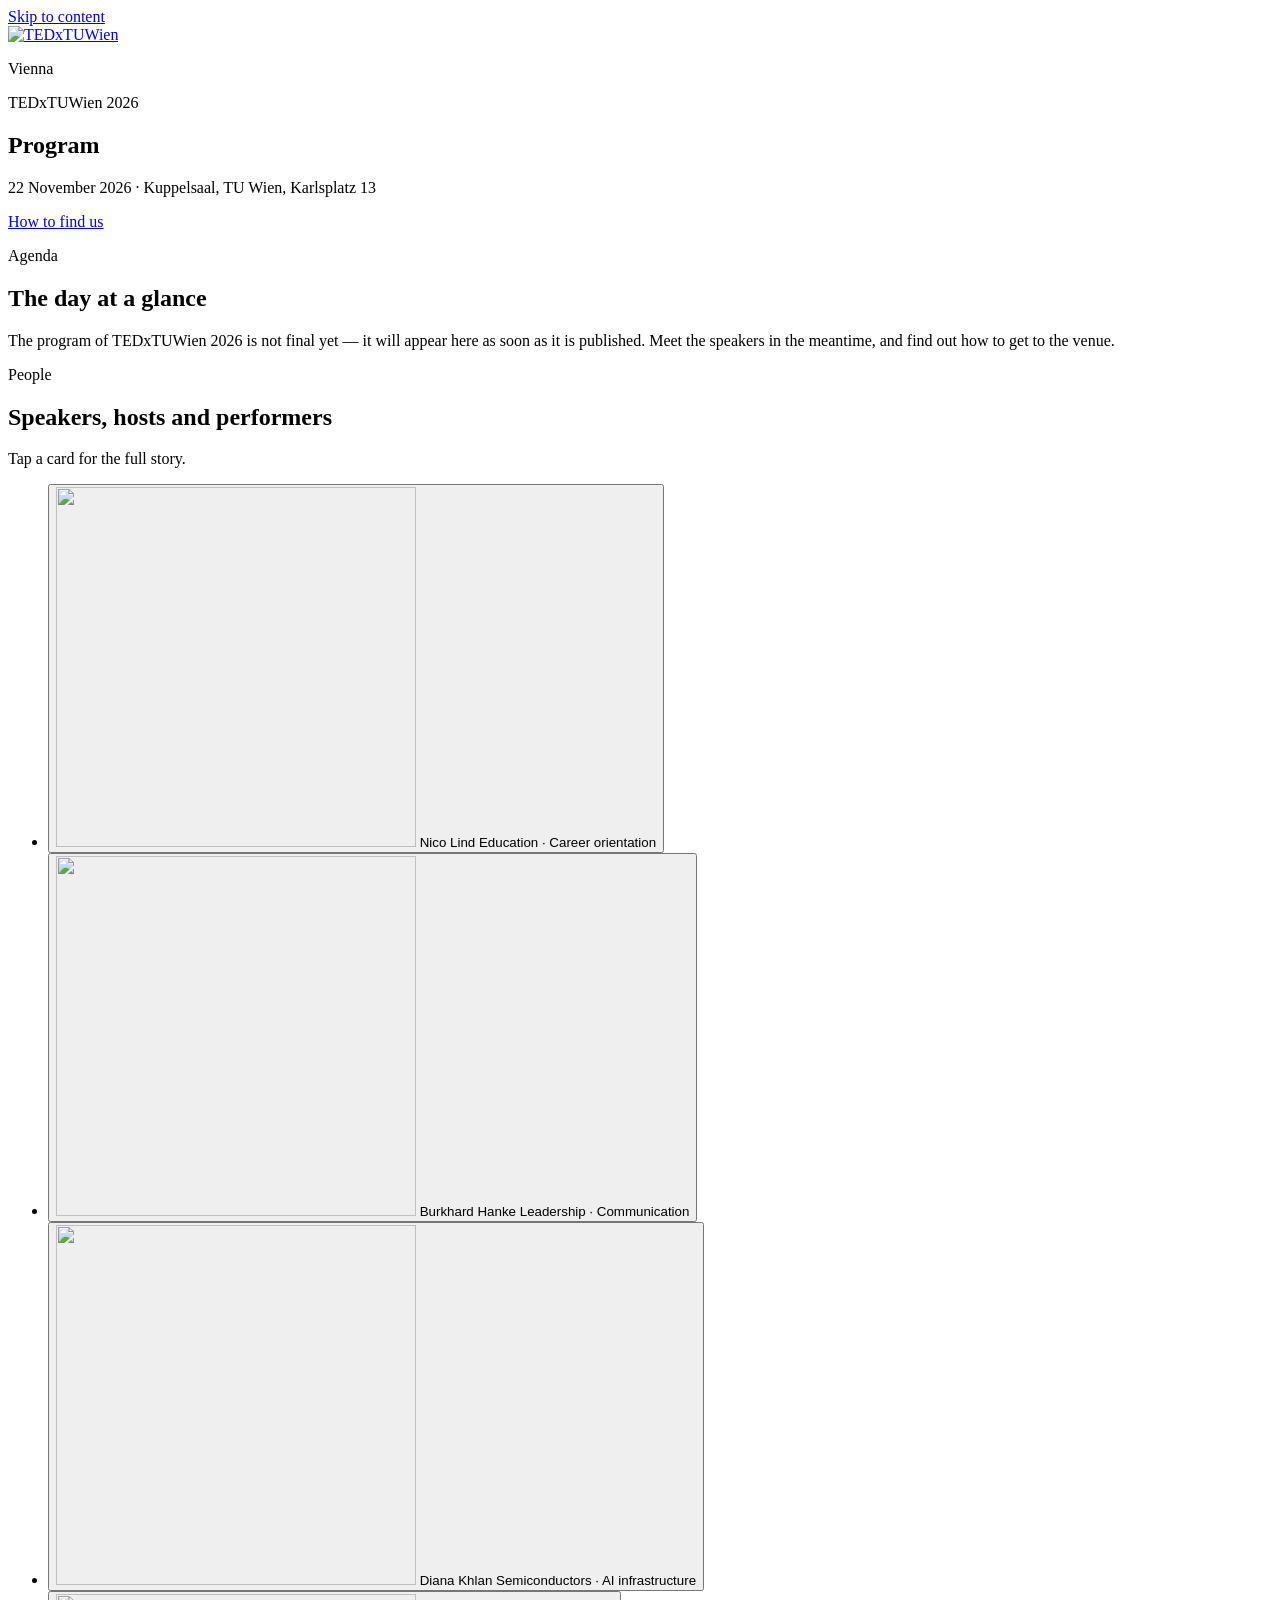
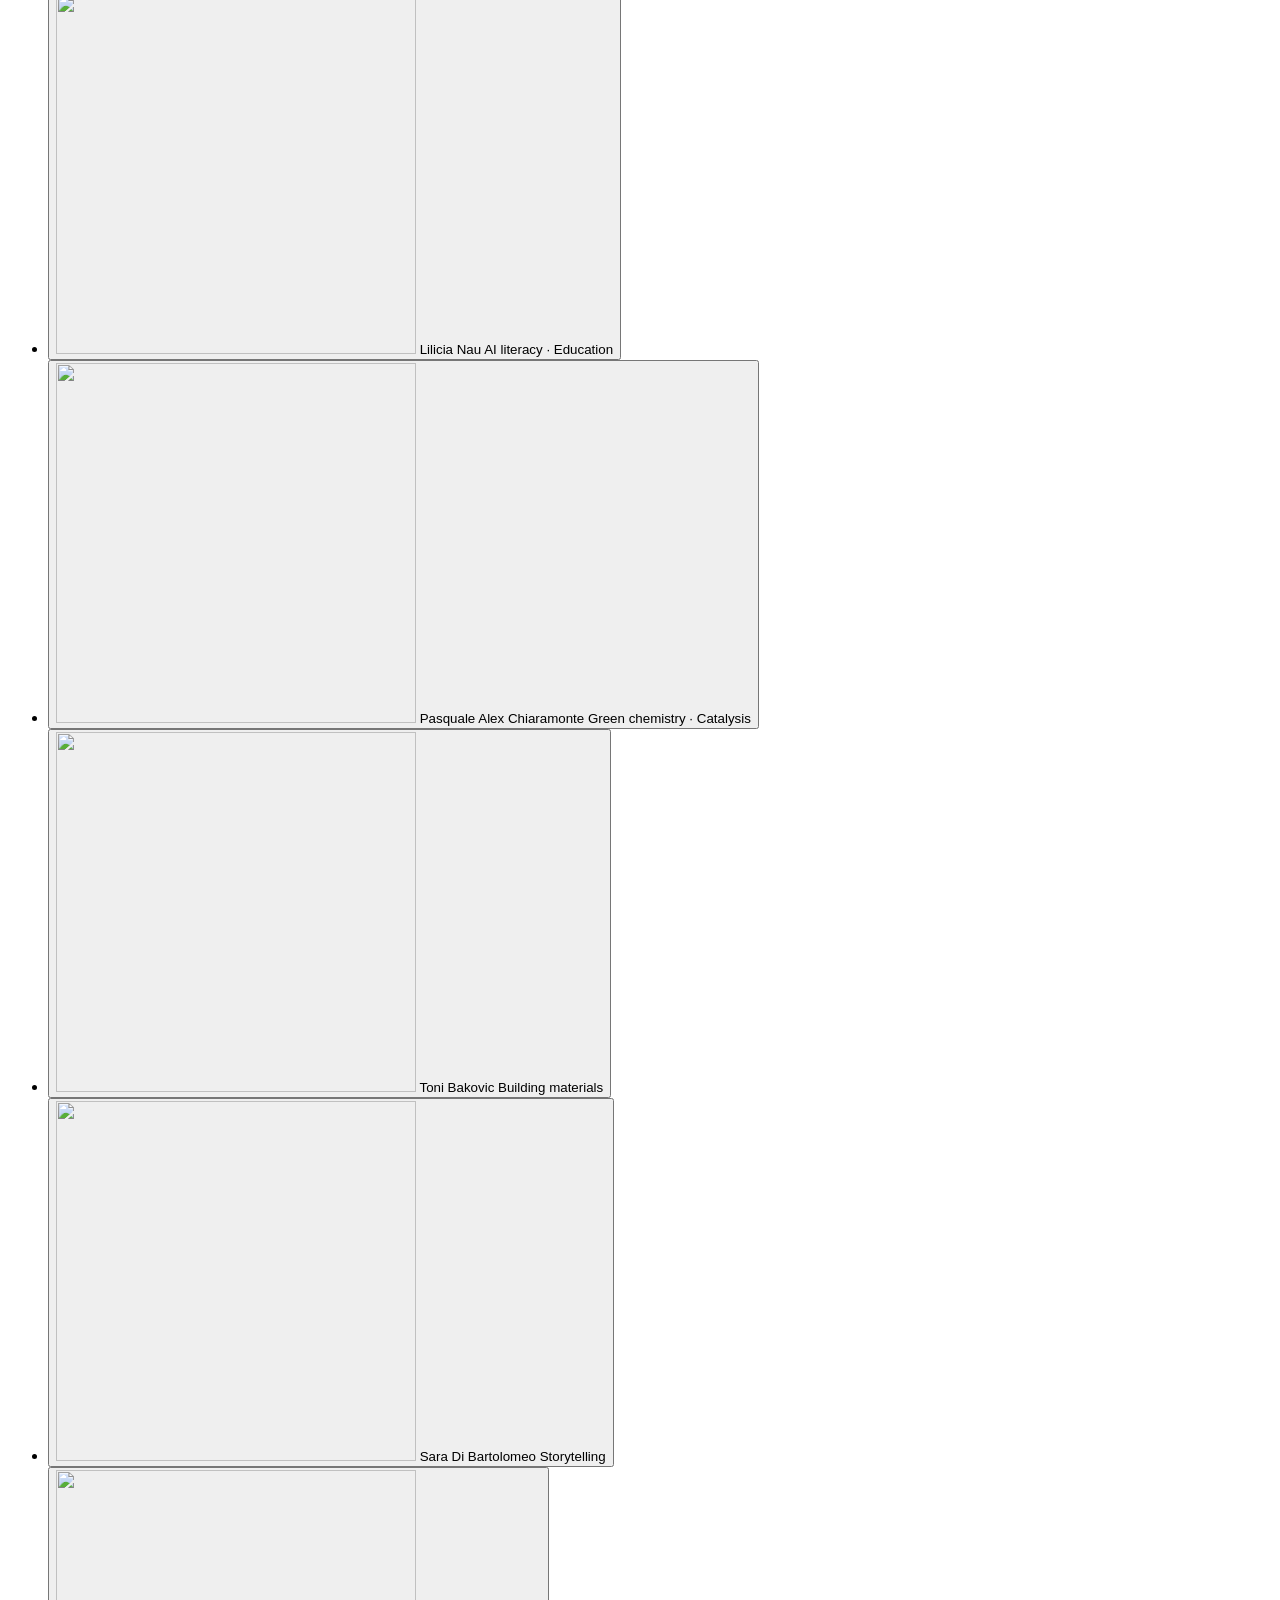
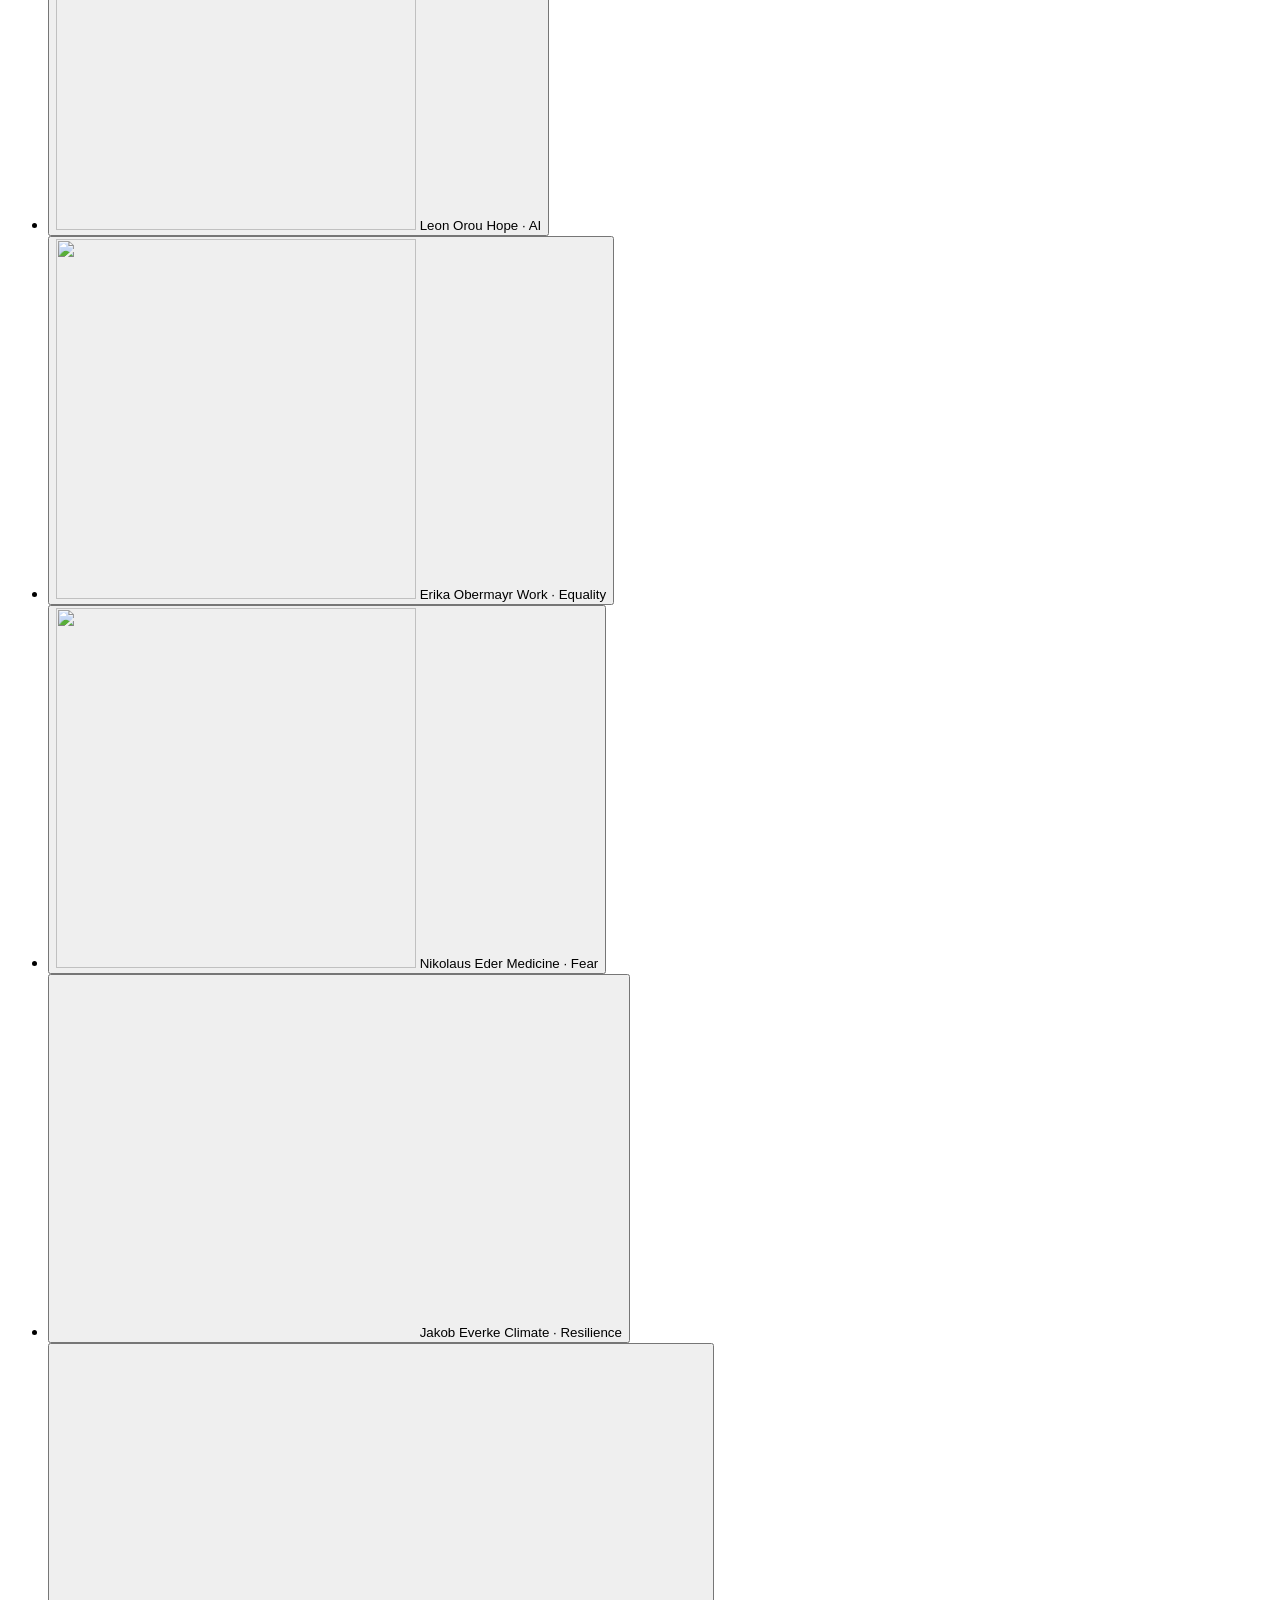
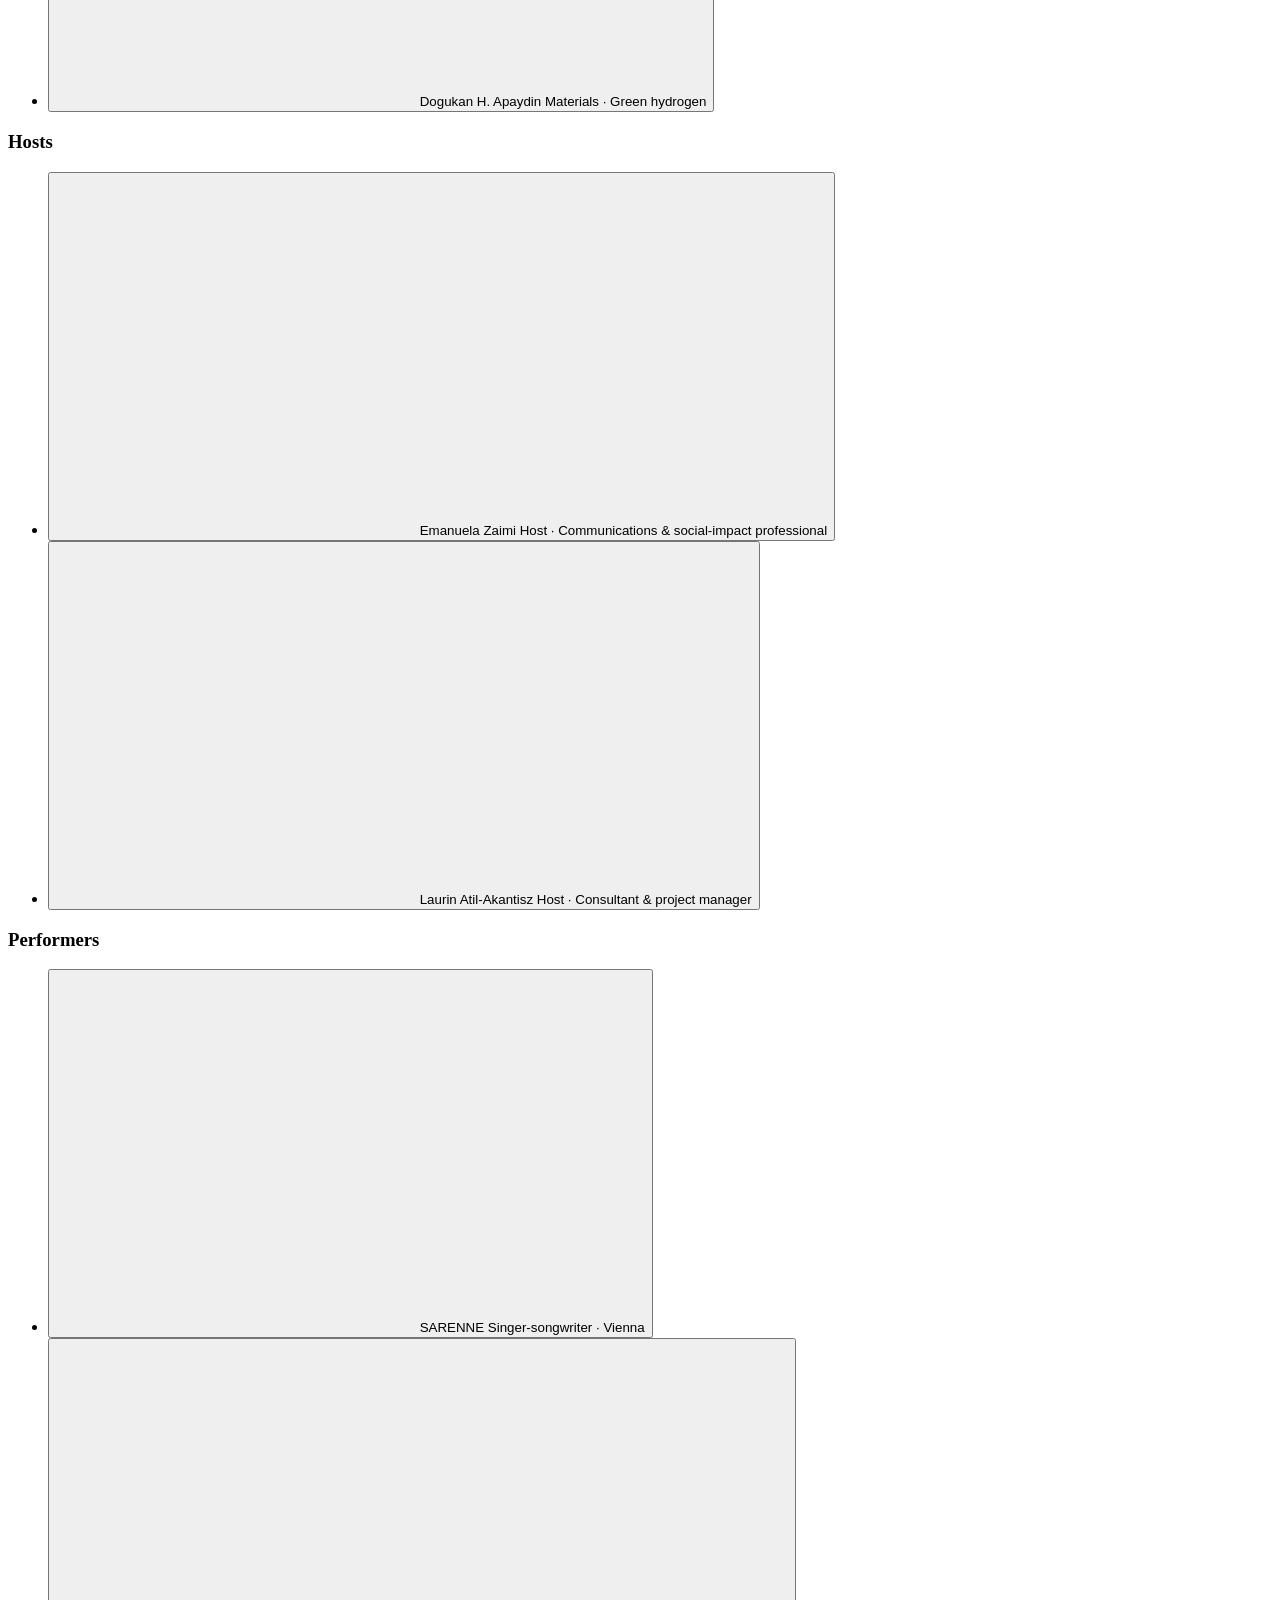
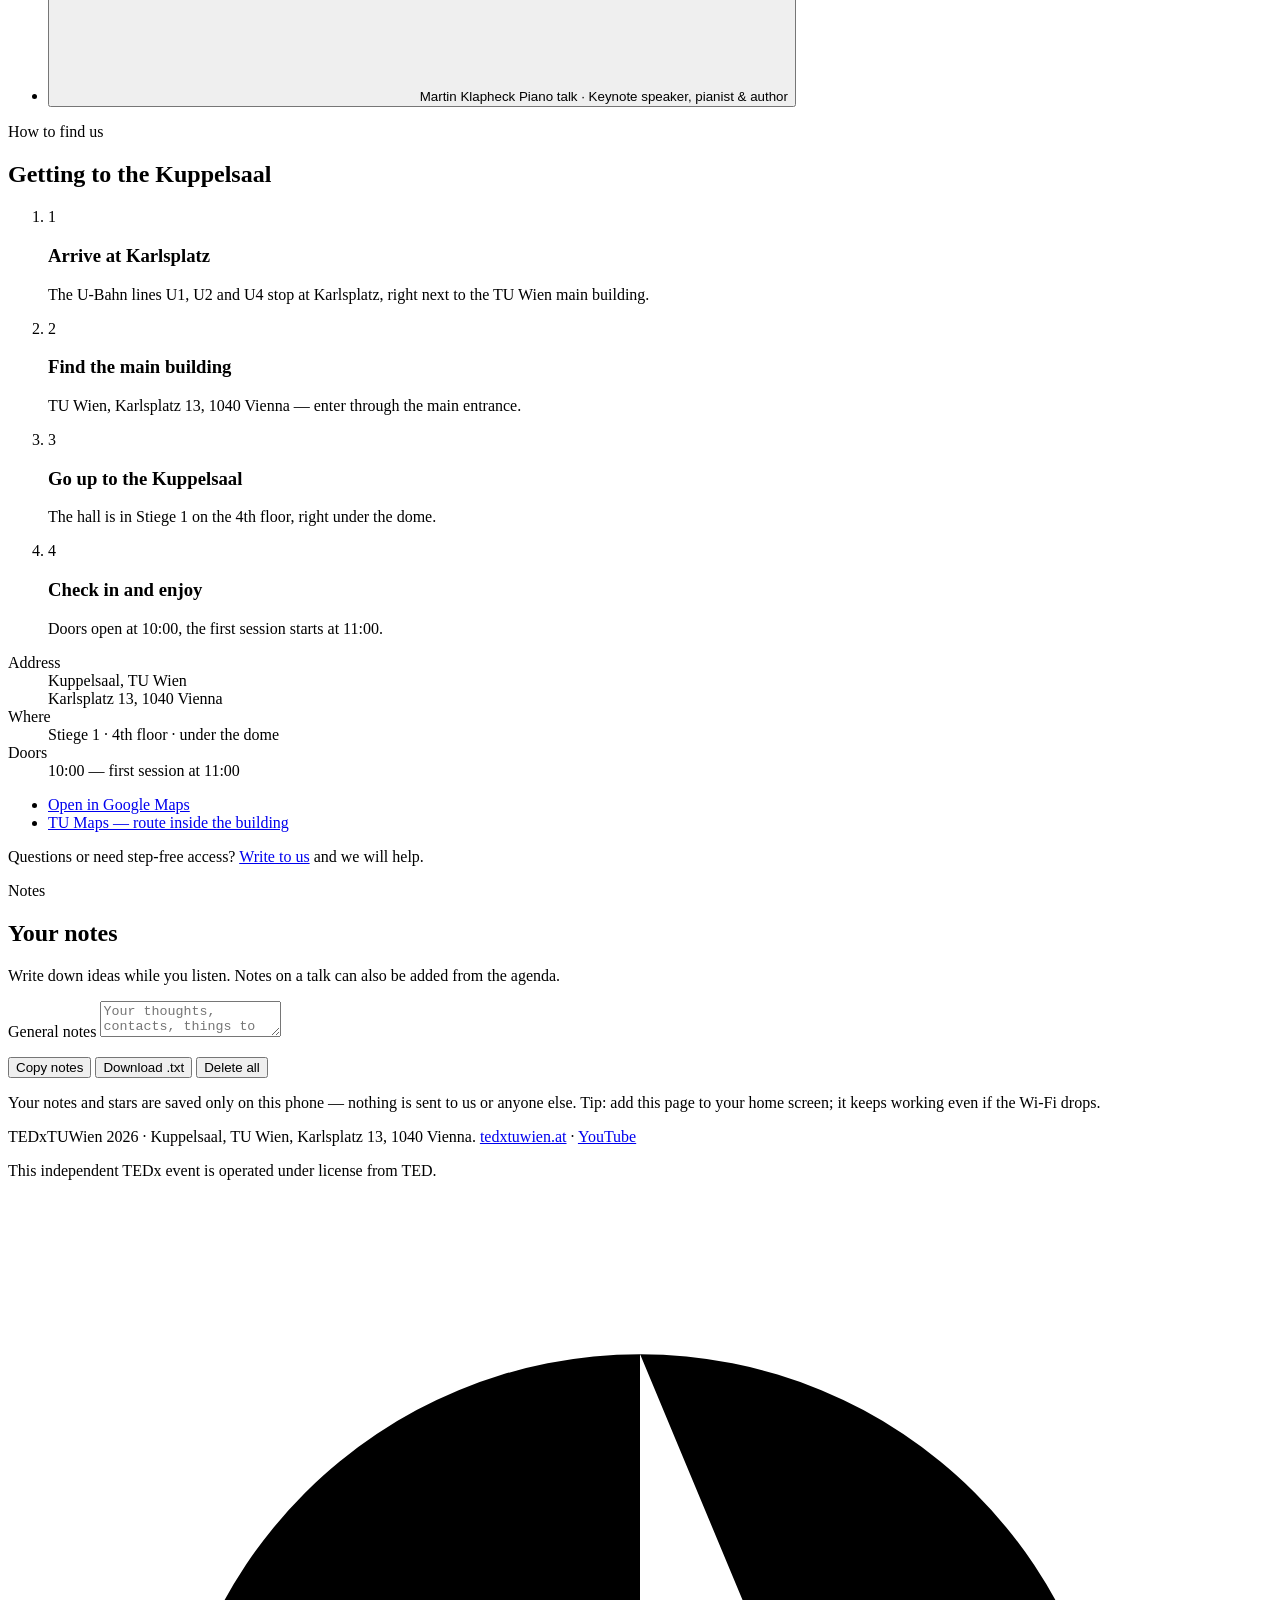
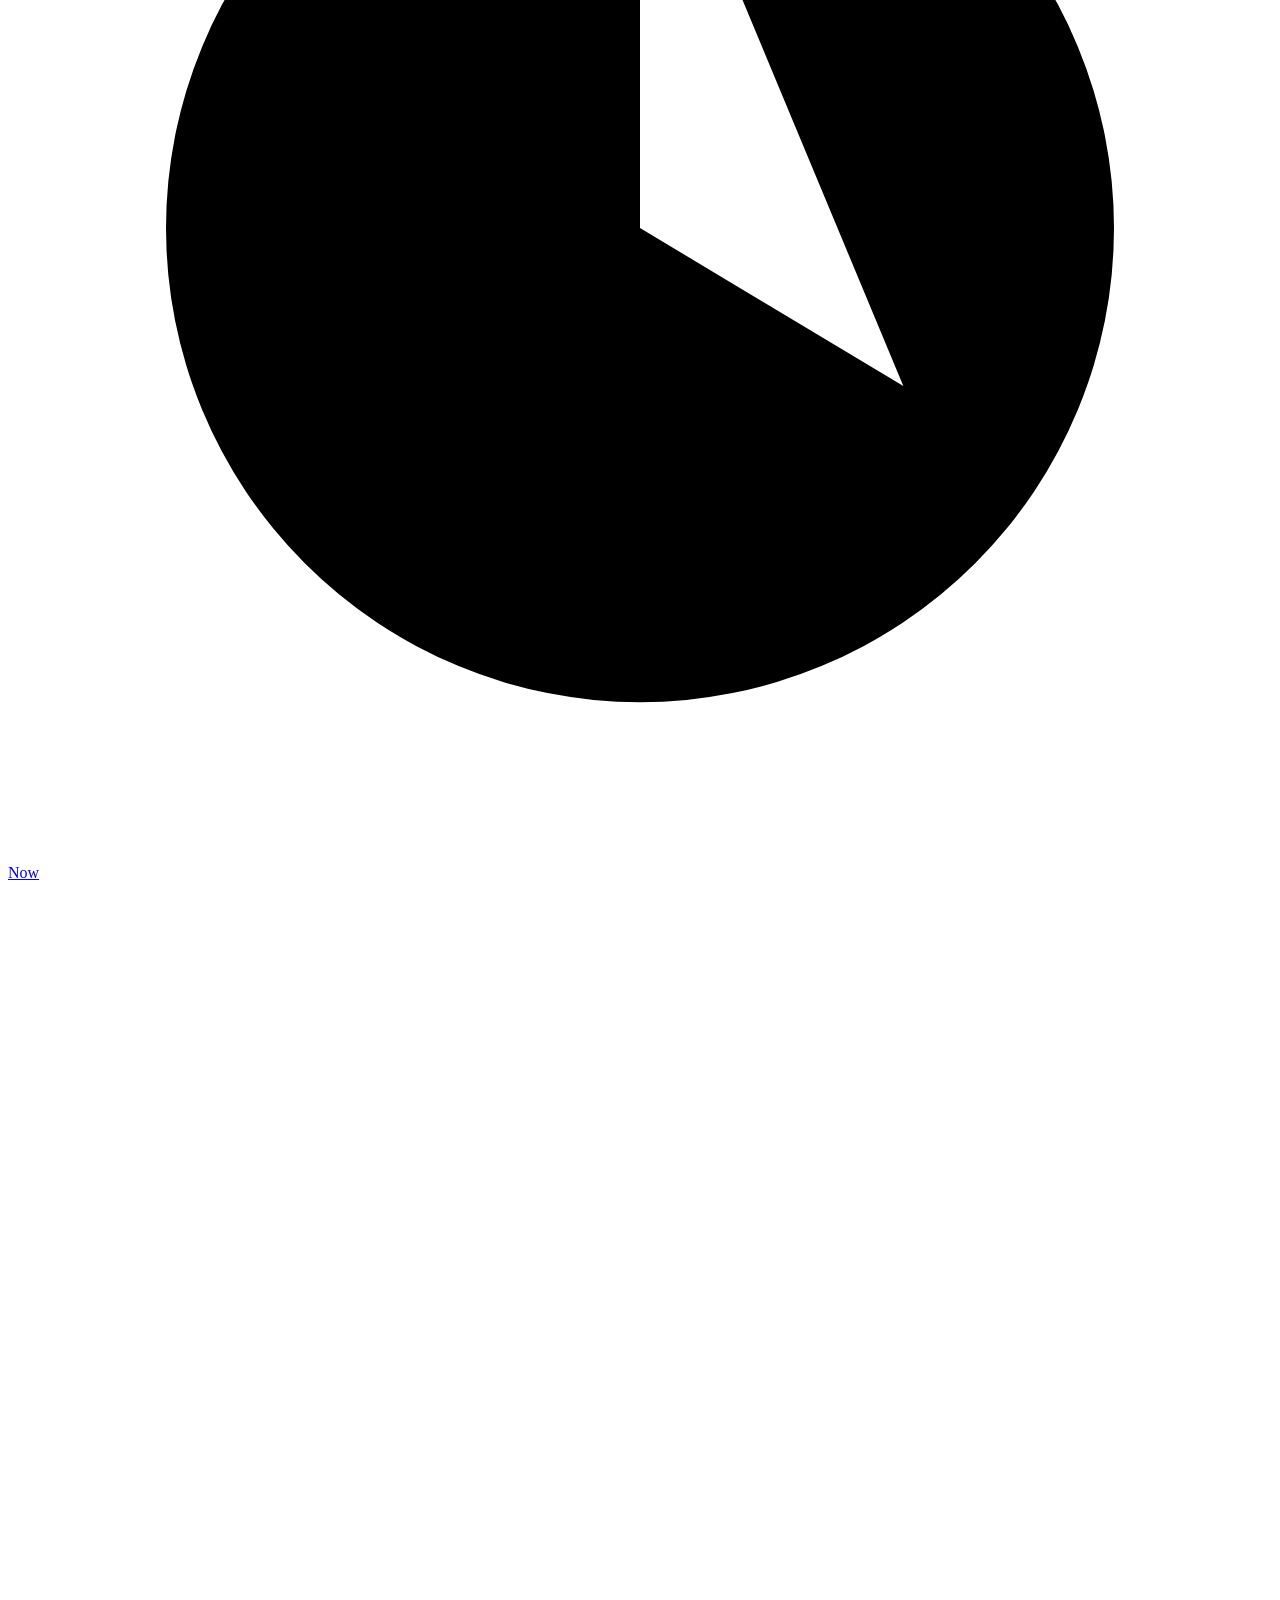
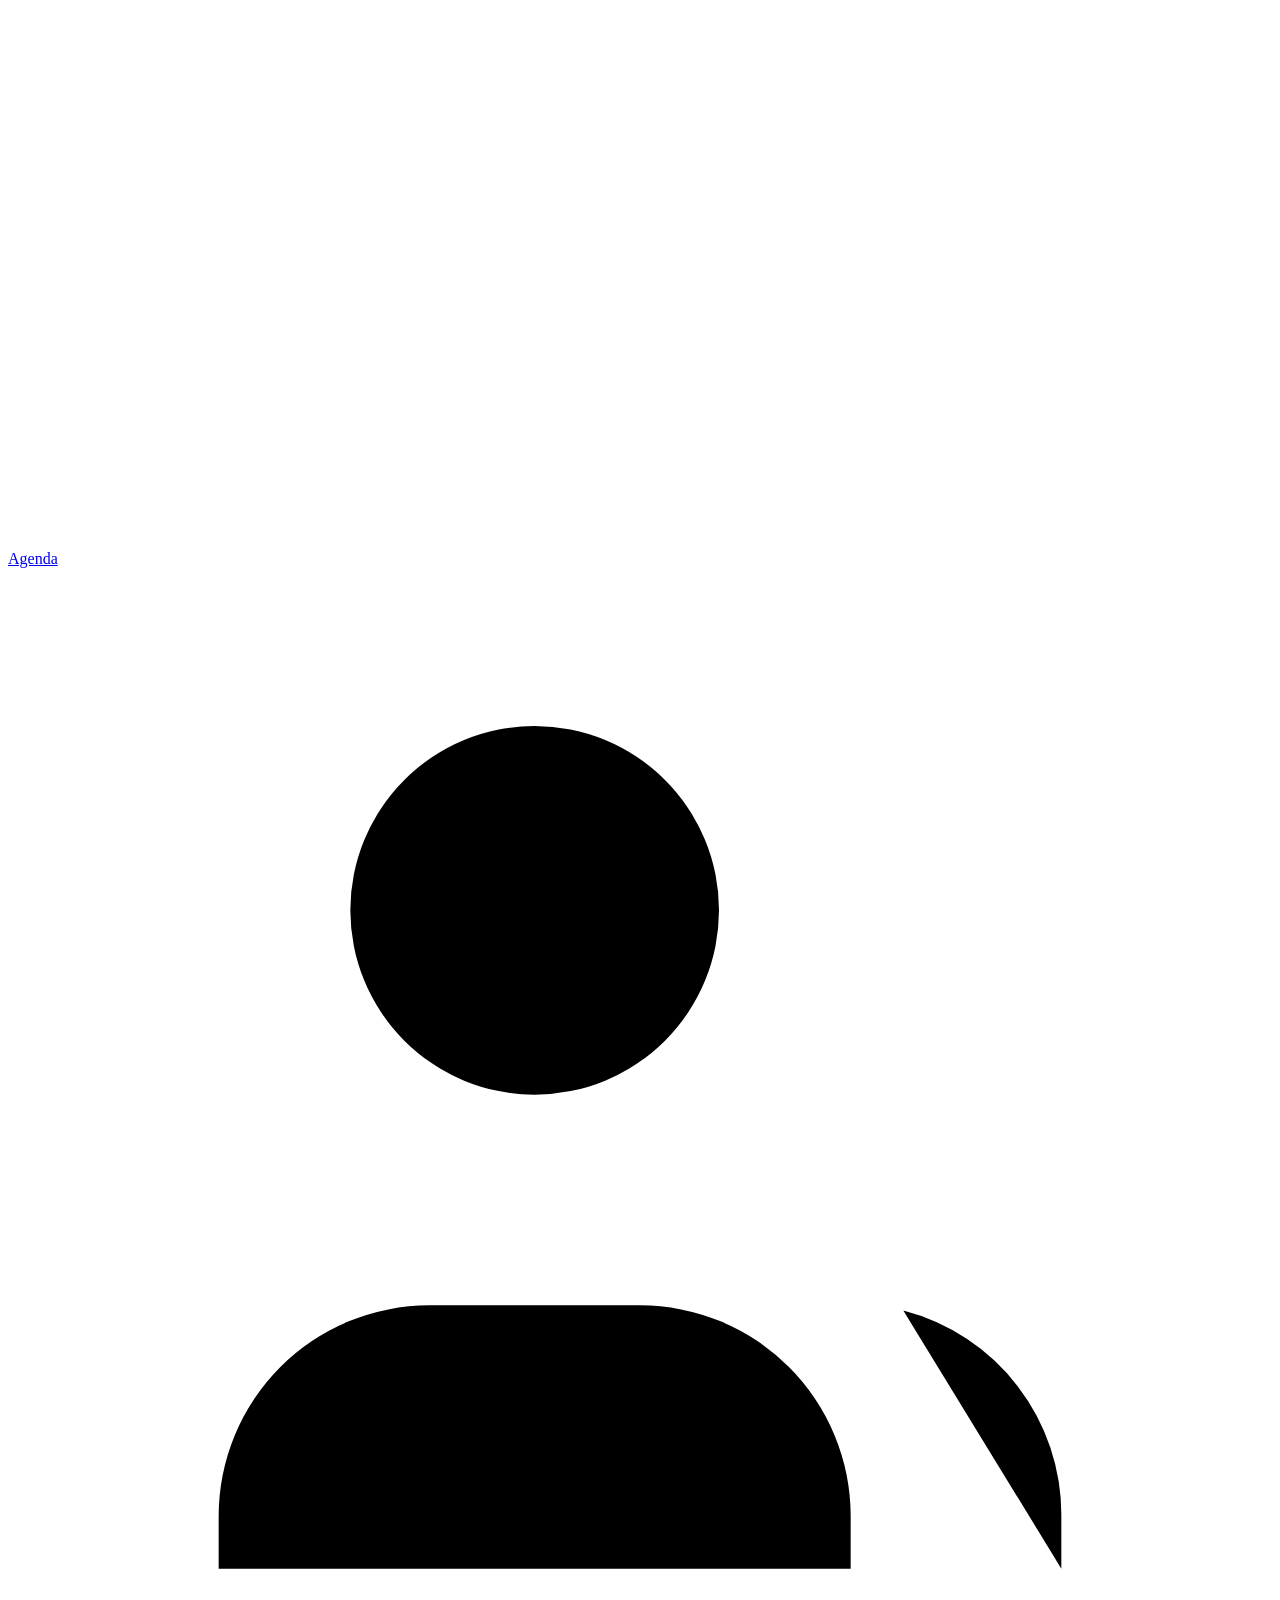
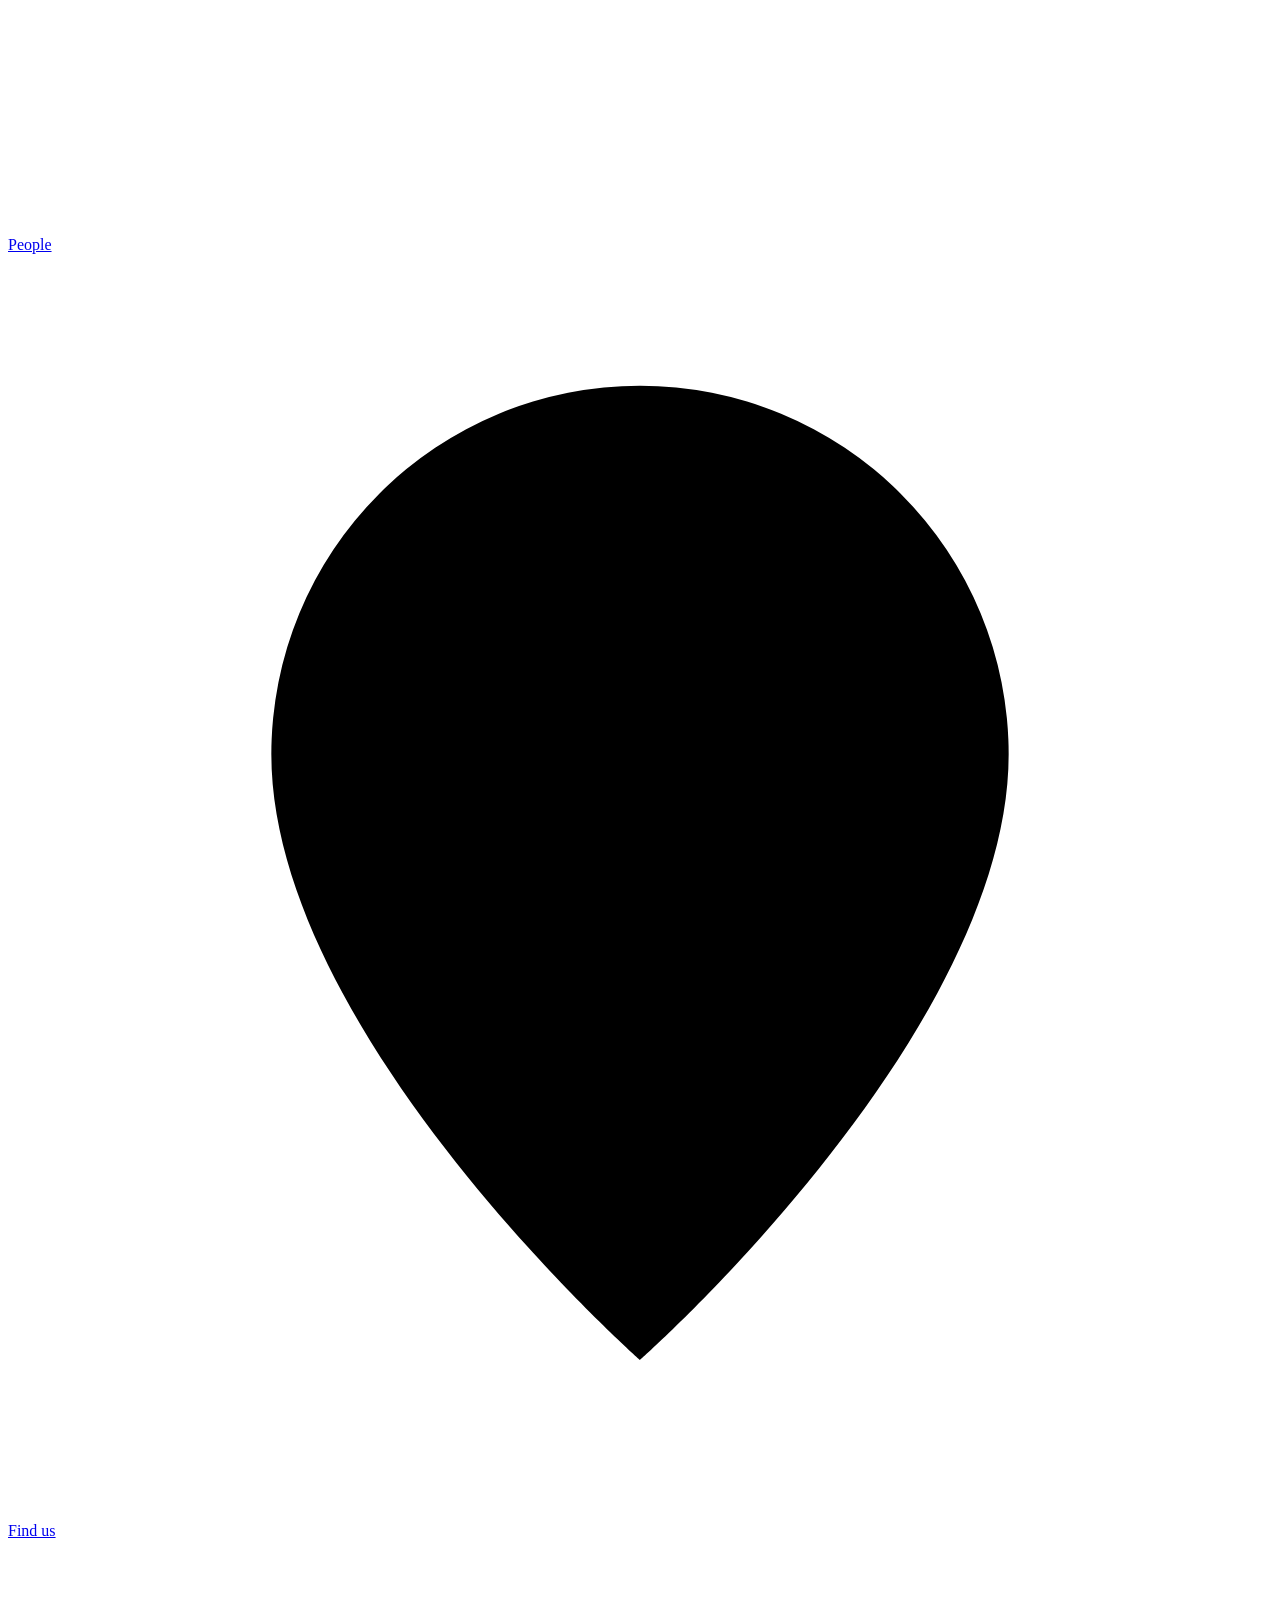
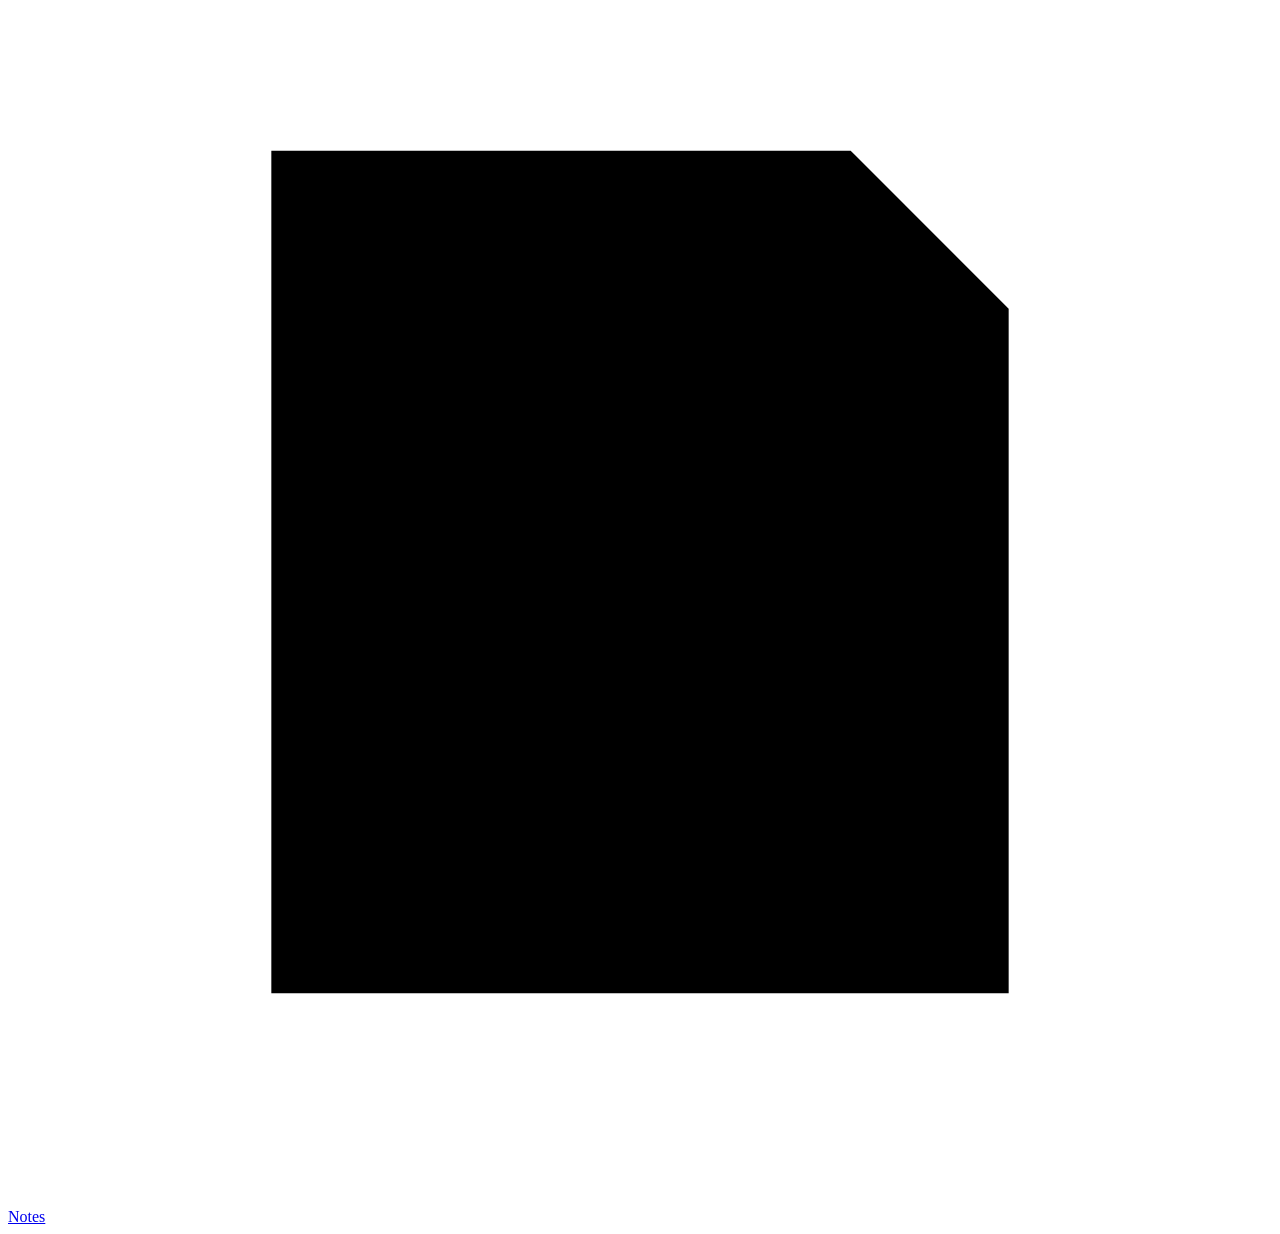
==== index.html @ e52b82ba "Build of 060be85" ====
<!DOCTYPE html><html lang="en"> <head><meta charset="utf-8"><meta name="viewport" content="width=device-width, initial-scale=1, viewport-fit=cover"><title>TEDxTUWien 2026 — Program</title><meta name="description" content="The live program of TEDxTUWien 2026: what is on now, the agenda, speakers, directions and your notes."><meta name="theme-color" content="#0A0A0B"><meta name="robots" content="noindex"><meta name="referrer" content="no-referrer"><link rel="icon" type="image/svg+xml" href="/program/favicon.svg"><link rel="apple-touch-icon" href="/program/icon-192.png"><link rel="manifest" href="/program/manifest.webmanifest"><meta http-equiv="content-security-policy" content="default-src 'none';img-src 'self' data:;font-src 'self';connect-src 'self';worker-src 'self';manifest-src 'self';form-action 'none';base-uri 'self';object-src 'none'; script-src 'self' 'sha256-xIb/Pa7FUshAu4ihwjchYcQpyCI8eS8kt40GpOAYCz8=' 'sha256-1BvDVWLr3QCC20uHhUDi27eDFVJpk1uMQJGIWKUks2I=' 'sha256-kmZE/W8I1iuTnl1b3yqzv9/DQZenPngd3NjSKMQl7y0=' 'sha256-Y8t0ntteBwH+PqGKUyjWW3CAk+BNJKSoQc0xZ68FjhM=' 'sha256-0O7iB6zr9x0r6X6eWYITC9V5q+yWCGAoFvcysBGbY9Q='; style-src 'self' 'sha256-Hw23oPs2fQQmkAXcZ7RcNHYTnBPC6nFzAL6jhCcsemM=' 'sha256-47DEQpj8HBSa+/TImW+5JCeuQeRkm5NMpJWZG3hSuFU=';"><link rel="stylesheet" href="/program/assets/Layout.6ktjTFwR.css"></head> <body data-base="/program/"> <a class="skip-link" href="#now">Skip to content</a>  <div class="app" data-app data-title="TEDxTUWien 2026" data-offset="+01:00" data-doors="2026-11-22T10:00:00+01:00"> <header class="top"> <a class="brand" href="#now" aria-label="TEDxTUWien">  <img src="/program/assets/logo-white-cropped.wTfayhI8_Z2nAzRT.webp" alt="TEDxTUWien" loading="eager" decoding="async" width="131" height="60" class="brand-img"> </a> <p class="chip" data-chip data-live="false" role="status"> <span class="dot" aria-hidden="true"></span><span data-chip-text>Vienna</span> </p> </header>  <main> <!-- NOW --><section id="now" class="panel now" aria-labelledby="now-title"> <div class="now-card" data-now data-phase="loading"> <p class="mono now-kicker" data-now-kicker>TEDxTUWien 2026</p> <h1 id="now-title" class="now-title" data-now-title>Program</h1> <p class="now-sub" data-now-sub>
22 November 2026 · Kuppelsaal, TU Wien, Karlsplatz 13 </p> <progress class="now-progress" data-now-progress value="0" max="1" hidden></progress> <p class="now-next" data-now-next hidden></p> <div class="now-actions"> <button type="button" class="btn btn--solid" data-jump hidden>Jump to now</button> <a class="btn" href="#find">How to find us</a> </div> </div> <noscript><p class="lead">Please enable JavaScript to see what is on right now.</p></noscript> </section> <!-- AGENDA --> <section id="agenda" class="panel" aria-labelledby="agenda-title"> <p class="mono eyebrow">Agenda</p> <h2 id="agenda-title" class="h2">The day at a glance</h2> <p class="empty">
The program of TEDxTUWien 2026 is not final yet — it will appear here as soon as it is
            published. Meet the speakers in the meantime, and find out how to get to the venue.
</p> </section> <!-- PEOPLE --> <section id="speakers" class="panel" aria-labelledby="speakers-title"> <p class="mono eyebrow">People</p> <h2 id="speakers-title" class="h2">Speakers, hosts and performers</h2> <p class="lead">Tap a card for the full story.</p> <ul class="people"> <li> <button type="button" class="person" data-person-open="nico">  <img src="/program/assets/nico.BfSO3BF__FTQr4.webp" srcset="/program/assets/nico.BfSO3BF__2fMX1i.webp 180w, /program/assets/nico.BfSO3BF__FTQr4.webp 360w" alt sizes="(min-width: 720px) 230px, 45vw" loading="lazy" decoding="async" width="360" height="360"> <span class="person-body"> <span class="person-name">Nico Lind</span> <span class="person-tag">Education · Career orientation</span> </span> </button> </li><li> <button type="button" class="person" data-person-open="burkhard">  <img src="/program/assets/burkhard.CeSJCN3g_Z2nGjSB.webp" srcset="/program/assets/burkhard.CeSJCN3g_Z2li2Nh.webp 180w, /program/assets/burkhard.CeSJCN3g_Z2nGjSB.webp 360w" alt sizes="(min-width: 720px) 230px, 45vw" loading="lazy" decoding="async" width="360" height="360"> <span class="person-body"> <span class="person-name">Burkhard Hanke</span> <span class="person-tag">Leadership · Communication</span> </span> </button> </li><li> <button type="button" class="person" data-person-open="diana">  <img src="/program/assets/diana.BOeBPhRZ_67I1k.webp" srcset="/program/assets/diana.BOeBPhRZ_10loX9.webp 180w, /program/assets/diana.BOeBPhRZ_67I1k.webp 360w" alt sizes="(min-width: 720px) 230px, 45vw" loading="lazy" decoding="async" width="360" height="360"> <span class="person-body"> <span class="person-name">Diana Khlan</span> <span class="person-tag">Semiconductors · AI infrastructure</span> </span> </button> </li><li> <button type="button" class="person" data-person-open="lilicia">  <img src="/program/assets/lilicia.DaMuR7Tk_22BO2j.webp" srcset="/program/assets/lilicia.DaMuR7Tk_Zp8abq.webp 180w, /program/assets/lilicia.DaMuR7Tk_22BO2j.webp 360w" alt sizes="(min-width: 720px) 230px, 45vw" loading="lazy" decoding="async" width="360" height="360"> <span class="person-body"> <span class="person-name">Lilicia Nau</span> <span class="person-tag">AI literacy · Education</span> </span> </button> </li><li> <button type="button" class="person" data-person-open="pasquale">  <img src="/program/assets/pasquale.CCpwCO5W_ZMUP4v.webp" srcset="/program/assets/pasquale.CCpwCO5W_1OvjvG.webp 180w, /program/assets/pasquale.CCpwCO5W_ZMUP4v.webp 360w" alt sizes="(min-width: 720px) 230px, 45vw" loading="lazy" decoding="async" width="360" height="360"> <span class="person-body"> <span class="person-name">Pasquale Alex Chiaramonte</span> <span class="person-tag">Green chemistry · Catalysis</span> </span> </button> </li><li> <button type="button" class="person" data-person-open="toni">  <img src="/program/assets/toni.PiwLhw51_Z18gUf4.webp" srcset="/program/assets/toni.PiwLhw51_Z16teFl.webp 180w, /program/assets/toni.PiwLhw51_Z18gUf4.webp 360w" alt sizes="(min-width: 720px) 230px, 45vw" loading="lazy" decoding="async" width="360" height="360"> <span class="person-body"> <span class="person-name">Toni Bakovic</span> <span class="person-tag">Building materials</span> </span> </button> </li><li> <button type="button" class="person" data-person-open="sara">  <img src="/program/assets/sara.DInoAD97_2t7c1l.webp" srcset="/program/assets/sara.DInoAD97_2uTRA4.webp 180w, /program/assets/sara.DInoAD97_2t7c1l.webp 360w" alt sizes="(min-width: 720px) 230px, 45vw" loading="lazy" decoding="async" width="360" height="360"> <span class="person-body"> <span class="person-name">Sara Di Bartolomeo</span> <span class="person-tag">Storytelling</span> </span> </button> </li><li> <button type="button" class="person" data-person-open="leon">  <img src="/program/assets/leon.BKmVYDKj_Nw9pd.webp" srcset="/program/assets/leon.BKmVYDKj_2npfYr.webp 180w, /program/assets/leon.BKmVYDKj_Nw9pd.webp 360w" alt sizes="(min-width: 720px) 230px, 45vw" loading="lazy" decoding="async" width="360" height="360"> <span class="person-body"> <span class="person-name">Leon Orou</span> <span class="person-tag">Hope · AI</span> </span> </button> </li><li> <button type="button" class="person" data-person-open="erika">  <img src="/program/assets/erika.MjvDwOD-_B0Qly.webp" srcset="/program/assets/erika.MjvDwOD-_Z1vYFCd.webp 180w, /program/assets/erika.MjvDwOD-_B0Qly.webp 360w" alt sizes="(min-width: 720px) 230px, 45vw" loading="lazy" decoding="async" width="360" height="360"> <span class="person-body"> <span class="person-name">Erika Obermayr</span> <span class="person-tag">Work · Equality</span> </span> </button> </li><li> <button type="button" class="person" data-person-open="nikolaus">  <img src="/program/assets/nikolaus.mUinv9Qx_mzicg.webp" srcset="/program/assets/nikolaus.mUinv9Qx_Z25aG1t.webp 180w, /program/assets/nikolaus.mUinv9Qx_mzicg.webp 360w" alt sizes="(min-width: 720px) 230px, 45vw" loading="lazy" decoding="async" width="360" height="360"> <span class="person-body"> <span class="person-name">Nikolaus Eder</span> <span class="person-tag">Medicine · Fear</span> </span> </button> </li><li> <button type="button" class="person" data-person-open="jakob">  <img src="/program/assets/jakob.BzuIICod_1fuggg.webp" srcset="/program/assets/jakob.BzuIICod_ZRvgHv.webp 180w, /program/assets/jakob.BzuIICod_1fuggg.webp 360w" alt sizes="(min-width: 720px) 230px, 45vw" loading="lazy" decoding="async" width="360" height="360"> <span class="person-body"> <span class="person-name">Jakob Everke</span> <span class="person-tag">Climate · Resilience</span> </span> </button> </li><li> <button type="button" class="person" data-person-open="dogukan">  <img src="/program/assets/dogukan.DpOug6Vc_Z1oOtqP.webp" srcset="/program/assets/dogukan.DpOug6Vc_ZuAMu1.webp 180w, /program/assets/dogukan.DpOug6Vc_Z1oOtqP.webp 360w" alt sizes="(min-width: 720px) 230px, 45vw" loading="lazy" decoding="async" width="360" height="360"> <span class="person-body"> <span class="person-name">Dogukan H. Apaydin</span> <span class="person-tag">Materials · Green hydrogen</span> </span> </button> </li> </ul>  <h3 class="mono people-group">Hosts</h3> <ul class="people"> <li> <button type="button" class="person" data-person-open="emanuela">  <img src="/program/assets/emanuela.C_ifdrKU_ZhTL5P.webp" srcset="/program/assets/emanuela.C_ifdrKU_2kwnum.webp 180w, /program/assets/emanuela.C_ifdrKU_ZhTL5P.webp 360w" alt sizes="(min-width: 720px) 230px, 45vw" loading="lazy" decoding="async" width="360" height="360"> <span class="person-body"> <span class="person-name">Emanuela Zaimi</span> <span class="person-tag">Host · Communications &amp; social-impact professional</span> </span> </button> </li><li> <button type="button" class="person" data-person-open="laurin">  <img src="/program/assets/laurin.n71R1qe7_Z24Pw3p.webp" srcset="/program/assets/laurin.n71R1qe7_Z232PtG.webp 180w, /program/assets/laurin.n71R1qe7_Z24Pw3p.webp 360w" alt sizes="(min-width: 720px) 230px, 45vw" loading="lazy" decoding="async" width="360" height="360"> <span class="person-body"> <span class="person-name">Laurin Atil-Akantisz</span> <span class="person-tag">Host · Consultant &amp; project manager</span> </span> </button> </li> </ul>  <h3 class="mono people-group">Performers</h3> <ul class="people"> <li> <button type="button" class="person" data-person-open="sarenne">  <img src="/program/assets/sarenne.DZHOQEmE_Z1bxlW3.webp" srcset="/program/assets/sarenne.DZHOQEmE_ZhjF0e.webp 180w, /program/assets/sarenne.DZHOQEmE_Z1bxlW3.webp 360w" alt sizes="(min-width: 720px) 230px, 45vw" loading="lazy" decoding="async" width="360" height="360"> <span class="person-body"> <span class="person-name">SARENNE</span> <span class="person-tag">Singer-songwriter · Vienna</span> </span> </button> </li><li> <button type="button" class="person" data-person-open="martin">  <img src="/program/assets/martin.CmvE4E84_ZQrE9b.webp" srcset="/program/assets/martin.CmvE4E84_ZODXzs.webp 180w, /program/assets/martin.CmvE4E84_ZQrE9b.webp 360w" alt sizes="(min-width: 720px) 230px, 45vw" loading="lazy" decoding="async" width="360" height="360"> <span class="person-body"> <span class="person-name">Martin Klapheck</span> <span class="person-tag">Piano talk · Keynote speaker, pianist &amp; author</span> </span> </button> </li> </ul>  </section> <!-- FIND US --> <section id="find" class="panel" aria-labelledby="find-title"> <p class="mono eyebrow">How to find us</p> <h2 id="find-title" class="h2">Getting to the Kuppelsaal</h2> <ol class="route" data-reveal> <li class="step"> <span class="step-dot" aria-hidden="true"> 1 </span> <div> <h3 class="step-title">Arrive at Karlsplatz</h3> <p class="step-text">The U-Bahn lines U1, U2 and U4 stop at Karlsplatz, right next to the TU Wien main building.</p> </div> </li><li class="step"> <span class="step-dot" aria-hidden="true"> 2 </span> <div> <h3 class="step-title">Find the main building</h3> <p class="step-text">TU Wien, Karlsplatz 13, 1040 Vienna — enter through the main entrance.</p> </div> </li><li class="step"> <span class="step-dot" aria-hidden="true"> 3 </span> <div> <h3 class="step-title">Go up to the Kuppelsaal</h3> <p class="step-text">The hall is in Stiege 1 on the 4th floor, right under the dome.</p> </div> </li><li class="step"> <span class="step-dot" aria-hidden="true"> 4 </span> <div> <h3 class="step-title">Check in and enjoy</h3> <p class="step-text">Doors open at 10:00, the first session starts at 11:00.</p> </div> </li> </ol> <aside class="facts"> <dl> <div> <dt class="mono">Address</dt> <dd> Kuppelsaal, TU Wien<br> Karlsplatz 13, 1040 Vienna </dd> </div> <div> <dt class="mono">Where</dt> <dd>Stiege 1 · 4th floor · under the dome</dd> </div> <div> <dt class="mono">Doors</dt> <dd>10:00 — first session at 11:00</dd> </div> </dl> <ul class="links"> <li> <a href="https://www.google.com/maps/search/?api=1&amp;query=Kuppelsaal+TU+Wien+Karlsplatz+13+1040+Wien" target="_blank" rel="noopener noreferrer">Open in Google Maps</a> </li> <li> <a href="https://maps.tuwien.ac.at/?q=AA0448" target="_blank" rel="noopener noreferrer">
TU Maps — route inside the building
</a> </li> </ul> <p class="help">
Questions or need step-free access? <a href="mailto:info@tedxtuwien.at">Write to us</a> and we
          will help.
</p> </aside> </section> <!-- NOTES --> <section id="notes" class="panel" aria-labelledby="notes-title"> <p class="mono eyebrow">Notes</p> <h2 id="notes-title" class="h2">Your notes</h2> <p class="lead">
Write down ideas while you listen. Notes on a talk can also be added from the agenda.
</p> <label class="sr-only" for="note-general">General notes</label> <textarea id="note-general" class="note-box" data-note-general maxlength="5000" placeholder="Your thoughts, contacts, things to look up later…"></textarea> <p class="saved" data-saved role="status" aria-live="polite"></p> <ul class="notes-list" data-notes-list></ul> <div class="notes-actions"> <button type="button" class="btn" data-copy>Copy notes</button> <button type="button" class="btn" data-download>Download .txt</button> <button type="button" class="btn" data-share hidden>Share</button> <button type="button" class="btn" data-clear>Delete all</button> </div> <p class="privacy">
Your notes and stars are saved only on this phone — nothing is sent to us or anyone else.
        Tip: add this page to your home screen; it keeps working even if the Wi-Fi drops.
</p> </section> </main> <footer class="foot"> <p> TEDxTUWien 2026 · Kuppelsaal, TU Wien, Karlsplatz 13, 1040 Vienna.
<a href="https://www.tedxtuwien.at/">tedxtuwien.at</a> ·
<a href="https://www.youtube.com/@tedxtuwien">YouTube</a> </p> <p>This independent TEDx event is operated under license from TED.</p> </footer> <nav class="tabs" aria-label="Sections"> <a class="tab" href="#now" data-tab="now"> <svg viewBox="0 0 24 24" aria-hidden="true"> <path d="M12 3v9l5 3M21 12a9 9 0 1 1-18 0 9 9 0 0 1 18 0Z"></path> </svg> <span>Now</span> </a><a class="tab" href="#agenda" data-tab="agenda"> <svg viewBox="0 0 24 24" aria-hidden="true"> <path d="M4 6h16M4 12h16M4 18h10"></path> </svg> <span>Agenda</span> </a><a class="tab" href="#speakers" data-tab="speakers"> <svg viewBox="0 0 24 24" aria-hidden="true"> <path d="M16 19v-1a4 4 0 0 0-4-4H8a4 4 0 0 0-4 4v1M10 10a3.5 3.5 0 1 0 0-7 3.5 3.5 0 0 0 0 7ZM20 19v-1a4 4 0 0 0-3-3.9"></path> </svg> <span>People</span> </a><a class="tab" href="#find" data-tab="find"> <svg viewBox="0 0 24 24" aria-hidden="true"> <path d="M12 21s7-6.2 7-11.5a7 7 0 1 0-14 0C5 14.8 12 21 12 21ZM12 12a2.5 2.5 0 1 0 0-5 2.5 2.5 0 0 0 0 5Z"></path> </svg> <span>Find us</span> </a><a class="tab" href="#notes" data-tab="notes"> <svg viewBox="0 0 24 24" aria-hidden="true"> <path d="M5 4h11l3 3v13H5V4ZM8 11h8M8 15h6"></path> </svg> <span>Notes</span> </a> </nav> <dialog class="sheet" data-sheet aria-labelledby="sheet-title"> <div class="sheet-bar"> <span class="mono sheet-time" data-sheet-time></span> <button type="button" class="sheet-close" data-sheet-close aria-label="Close">×</button> </div> <div class="sheet-scroll"> <h2 id="sheet-title" class="sheet-title" data-sheet-title></h2> <div data-sheet-person></div> <h3 class="mono sheet-h">My notes</h3> <label class="sr-only" for="sheet-note">Notes</label> <textarea id="sheet-note" class="note-box" data-sheet-note maxlength="5000" placeholder="Your notes on this…"></textarea> <p class="saved" data-sheet-saved role="status" aria-live="polite"></p> <div class="sheet-actions" data-sheet-actions> <button type="button" class="btn" data-sheet-pick aria-pressed="false">☆ Add to my schedule</button> </div> </div> </dialog> <!-- One template per person: copied into the sheet when opened. --> <template data-person-tpl="nico"> <div class="sheet-person">  <img src="/program/assets/nico.BfSO3BF__Z2sABNt.webp" srcset="/program/assets/nico.BfSO3BF__Z2sABNt.webp 168w, /program/assets/nico.BfSO3BF__2nWPxq.webp 336w" alt="Nico Lind" sizes="84px" loading="lazy" decoding="async" width="168" height="168"> <div> <p class="sheet-name">Nico Lind</p> <p class="sheet-role">Co-Founder of Benno and Possibly</p> </div> </div> <p class="sheet-text"> <strong>Why teenagers deserve the right to be wrong</strong> </p>  <h3 class="mono sheet-h">About</h3> <p class="sheet-text">Nico Lind is a Viennese founder working on one question: how do young people find a career that actually fits them? He co-founded two EdTech start-ups, Benno and Possibly, which help 13- to 18-year-olds make career decisions based on their strengths and interests. Over the past four years, he and his team have run more than 500 workshops in Viennese schools and worked with over 10,000 students. They also help students get out of the classroom through taster days, short internships and company visits. Nico holds an MBA in International Talent Management and Leadership. Alongside his start-ups, he works as a certified digitalisation consultant for small and medium-sized businesses. Yet he is still curiously figuring out his own path, and believes that’s exactly the point of life.</p>   <h3 class="mono sheet-h">About the talk</h3> <p class="sheet-text">After working with more than 10,000 students in Austrian classrooms, one pattern stands out: at 14, we ask young people to make one of the biggest decisions of their lives. But they make it in a school system that, since 1774, has taught them that every question has exactly one right answer. That works for maths and physics. It doesn’t work for career choice, where most of us never find out whether a decision was “right” or “wrong,” and where careers rarely follow a straight line anymore. This talk argues that teenagers deserve the right to be wrong: the freedom to experiment, to try things out in the real world, and to say out loud, “I honestly don’t know what I want yet, and that’s okay.” It’s a mindset, which would not only benefit career changers, but everyone else too.</p>  <p class="sheet-links"> <a href="https://possibly.at/schulen" target="_blank" rel="noopener noreferrer"> possibly.at </a><a href="https://benno.school/" target="_blank" rel="noopener noreferrer"> benno.school </a> </p>  </template><template data-person-tpl="burkhard"> <div class="sheet-person">  <img src="/program/assets/burkhard.CeSJCN3g_4QYUL.webp" srcset="/program/assets/burkhard.CeSJCN3g_4QYUL.webp 168w, /program/assets/burkhard.CeSJCN3g_Z1zxyq6.webp 336w" alt="Burkhard Hanke" sizes="84px" loading="lazy" decoding="async" width="168" height="168"> <div> <p class="sheet-name">Burkhard Hanke</p> <p class="sheet-role">Author · Keynote Speaker · Leadership Trainer · Executive Coach</p> </div> </div> <p class="sheet-text"> <strong>Clarity Is Knowing When to Move</strong> </p>  <h3 class="mono sheet-h">About</h3> <p class="sheet-text">Burkhard Hanke is an author, keynote speaker, leadership trainer and executive coach with more than three decades of experience in consulting, management and leadership. Trained as a theologian with a focus on business ethics, he co-founded the German Business Ethics Network (DNWE) in 1993 and began his career in management consulting. He went on to hold senior roles at CSC and zeb, where he led recruiting and employer branding across 13 European countries and later served as Chief CSR Officer. Having conducted thousands of job interviews, he knows how often people talk past each other – even when both believe they are being perfectly clear. His books “KNALLHART empathisch. Führen mit Herz und Hirn” (2025) and “KNALLHART klar. Wie Führung durch klare Kommunikation gelingt” (forthcoming Oct 2026), published by Goldegg Verlag in Vienna, explore leadership, empathy and clear communication. Today he works with leaders and organizations as a speaker, coach and trainer.</p>   <h3 class="mono sheet-h">About the talk</h3> <p class="sheet-text">We tend to treat clarity as something we possess – and communication as the act of transferring it into someone else’s head; yet if the other person understands something different, can we really call our message clear? Drawing on the image of a tightrope walker, who stays on course not by holding a perfect position but by constantly correcting it, the talk shows that balance is not a fixed point but the ability to adjust without losing direction. The same is true when we talk to each other: real listening means allowing what we hear to change our own position, moving consciously between standpoint and expectations, I and we, closeness and distance, sending and receiving – because clarity does not live in one person’s head but emerges between people, and the key skill is not holding our position but knowing when to move.</p>  <p class="sheet-links"> <a href="https://www.burkhardhanke.com" target="_blank" rel="noopener noreferrer"> burkhardhanke.com </a> </p> <p class="privacy">Photo: Justin Bockey · © Burkhard Hanke</p> </template><template data-person-tpl="diana"> <div class="sheet-person">  <img src="/program/assets/diana.BOeBPhRZ_1LY0IO.webp" srcset="/program/assets/diana.BOeBPhRZ_1LY0IO.webp 168w, /program/assets/diana.BOeBPhRZ_Z3ib1J.webp 336w" alt="Diana Khlan" sizes="84px" loading="lazy" decoding="async" width="168" height="168"> <div> <p class="sheet-name">Diana Khlan</p> <p class="sheet-role">Semiconductor Strategy &amp; Technology Expert · Host of Chips Weekly</p> </div> </div> <p class="sheet-text"> <strong>The Chip War Is Not Really About Chips</strong> </p>  <h3 class="mono sheet-h">About</h3> <p class="sheet-text">Diana Khlan is a semiconductor industry professional, technology strategist and creator of Chips Weekly, where she explains the technologies and strategic shifts shaping the global chip industry and AI infrastructure. She has worked at Infineon Technologies for more than 10 years, with experience spanning semiconductor manufacturing, quality, product development and technology strategy. Diana holds an MSc from TU Wien and an MBA in Deep Tech. She regularly speaks about semiconductors, AI hardware, technological sovereignty and the global semiconductor ecosystem, with a focus on making complex technology understandable to a broader audience.</p>   <h3 class="mono sheet-h">About the talk</h3> <p class="sheet-text">We hear a lot about the “chip war,” but it is not really just about chips. The bigger story is about who controls the technology and infrastructure behind AI — the factories, machines, memory, energy and supply chains that make advanced computing possible. The talk looks at why no country can build all of this alone, why some technologies are so difficult to replace, and what this means for the future of AI and technological independence.</p>  <p class="sheet-links"> <a href="https://chipsweekly.net" target="_blank" rel="noopener noreferrer"> chipsweekly.net </a> </p>  </template><template data-person-tpl="lilicia"> <div class="sheet-person">  <img src="/program/assets/lilicia.DaMuR7Tk_8x6Q9.webp" srcset="/program/assets/lilicia.DaMuR7Tk_8x6Q9.webp 168w, /program/assets/lilicia.DaMuR7Tk_6xbAk.webp 336w" alt="Lilicia Nau" sizes="84px" loading="lazy" decoding="async" width="168" height="168"> <div> <p class="sheet-name">Lilicia Nau</p> <p class="sheet-role">Founder of Eduskai · Tech Content Creator</p> </div> </div> <p class="sheet-text"> <strong>The most dangerous question in the age of AI</strong> </p>  <h3 class="mono sheet-h">About</h3> <p class="sheet-text">Lilicia enrolled in university at the age of 14 while still attending high school. Today, at 18, she is a programmer, startup founder, content creator, musician, and martial artist, and is set to graduate with a bachelor’s degree in Business Informatics this term. She chose to accelerate her education specifically to buy herself enough time for “failure.” Through hands-on experience, experimentation, and trial and error, she is now dedicated to developing learning tools and spaces that promote AI literacy for everyone — preparing the next generation to keep pace with an algorithm-driven world.</p>   <h3 class="mono sheet-h">About the talk</h3> <p class="sheet-text">“What do you want to be when you grow up?” In a world where AI can do almost anything and change is unpredictable, this question might be a trap for children. But what if the very things we urge them to avoid turn out to be the keys to their survival in that future?</p>  <p class="sheet-links"> <a href="https://www.linkedin.com/in/lilicia-nau-4720b3362/" target="_blank" rel="noopener noreferrer"> LinkedIn </a> </p> <p class="privacy">Photo: Lilicia Nau</p> </template><template data-person-tpl="pasquale"> <div class="sheet-person">  <img src="/program/assets/pasquale.CCpwCO5W_2nbAyg.webp" srcset="/program/assets/pasquale.CCpwCO5W_2nbAyg.webp 168w, /program/assets/pasquale.CCpwCO5W_2lbFir.webp 336w" alt="Pasquale Alex Chiaramonte" sizes="84px" loading="lazy" decoding="async" width="168" height="168"> <div> <p class="sheet-name">Pasquale Alex Chiaramonte</p> <p class="sheet-role">PhD researcher, TU Wien</p> </div> </div> <p class="sheet-text"> <strong>From Jimmy the dinosaur to chemical sovereignty</strong> </p>  <h3 class="mono sheet-h">About</h3> <p class="sheet-text">Pasquale Alex Chiaramonte is a PhD researcher at the Institute of Chemical, Environmental and Bioscience Engineering at TU Wien, Austria. Working within the Research Group for Sustainable Use of Natural Resources, his research focuses on the development and mechanistic study of novel catalysts for the isomerization of glucose into fructose. Pasquale holds a Master’s degree in Chemistry for Environment and Health from the University of Calabria. His scientific background spans international research experiences, including the development of fluorimetric sensors for molecular diagnostics at the University of Coimbra, and the synthesis of highly sensitive nanoMIP-based sensors for his Master’s thesis at the University of Vienna. Driven by the principles of green chemistry, Pasquale aims to design sustainable chemical processes that can turn plant-based molecules into viable alternatives to petroleum.</p>   <h3 class="mono sheet-h">About the talk</h3> <p class="sheet-text">Modern society is trapped in a dangerous geopolitical reliance on petrochemicals, running from the consequences of our own resource dependency. We started this race believing oil was just a tool for progress, but today, true independence requires a radical shift. By using novel catalysts, we can “wake up” plant-based molecules like glucose to sustainably manufacture the materials we need. Of course, a single chemical process won’t magically fix the whole world. Rather, it is proof that humanity is fighting back, and that solutions are hidden all around us. Ultimately, this talk is an invitation: because the next breakthrough might come from you reading this right now, finding the answer in something completely unexpected — like an overlooked plant, or a dinosaur named Jimmy.</p>  <p class="sheet-links"> <a href="https://www.linkedin.com/in/pasquale-alex-chiaramonte/" target="_blank" rel="noopener noreferrer"> LinkedIn </a> </p> <p class="privacy">Photo: Pasquale Alex Chiaramonte</p> </template><template data-person-tpl="toni"> <div class="sheet-person">  <img src="/program/assets/toni.PiwLhw51_2iH5Cq.webp" srcset="/program/assets/toni.PiwLhw51_2iH5Cq.webp 168w, /program/assets/toni.PiwLhw51_oQSko.webp 336w" alt="Toni Bakovic" sizes="84px" loading="lazy" decoding="async" width="168" height="168"> <div> <p class="sheet-name">Toni Bakovic</p> <p class="sheet-role">Chemist &amp; researcher, TU Wien</p> </div> </div> <p class="sheet-text"> <strong>Back to Earth: Why the Building Material of the Past Could Have a Future</strong> </p>  <h3 class="mono sheet-h">About</h3> <p class="sheet-text">Toni Bakovic is a chemist and researcher at TU Wien working at the intersection of chemistry, materials science and construction. After working in the cement and concrete industry on lower-CO₂ binders, he returned to TU Wien to pursue a PhD and explore how the environmental impact of building materials could be reduced even further. His research turned to earth, a widely available material that requires far less processing than conventional cement-based systems. Together with project partners, he develops flowable, cement-free earth mixtures using natural raw materials as well as mineral waste sludges and excavated earth that might otherwise be discarded. More broadly, Toni is interested in what happens when ideas and methods from different fields are connected and how looking back at simple materials can help us rethink how we build in the future.</p>   <h3 class="mono sheet-h">About the talk</h3> <p class="sheet-text">What if one of our oldest building materials could help solve some of today’s construction challenges? By combining modern material science with locally available earth and mineral waste streams, we can rethink how we build with less processing, less waste and fewer imported resources. The same principle, building with what is already there, may become even more important in the future.</p>    </template><template data-person-tpl="sara"> <div class="sheet-person">  <img src="/program/assets/sara.DInoAD97_OT44T.webp" srcset="/program/assets/sara.DInoAD97_OT44T.webp 168w, /program/assets/sara.DInoAD97_Z13V8d8.webp 336w" alt="Sara Di Bartolomeo" sizes="84px" loading="lazy" decoding="async" width="168" height="168"> <div> <p class="sheet-name">Sara Di Bartolomeo</p> <p class="sheet-role">Data visualization researcher, TU Wien</p> </div> </div> <p class="sheet-text"> <strong>Drawing Stories</strong> </p>  <h3 class="mono sheet-h">About</h3> <p class="sheet-text">Sara Di Bartolomeo is a data visualization researcher who studies how we can turn complex information into pictures that help us think. Her work focuses on networks, relationships, and stories: how to draw them, how to make their structure visible, and how the way we represent information can change what we notice and understand. She is currently a researcher and principal investigator at TU Wien. She received her PhD in Computer Science from Northeastern University, and her work in data visualization has received several international awards.</p>   <h3 class="mono sheet-h">About the talk</h3> <p class="sheet-text">A story can look completely different depending on where you stand in time: someone disappears, someone returns, two lives briefly intersect, and an event that seemed small suddenly becomes central. This talk explores how we can turn these tangled timelines into visual maps, and how drawing a story can reveal structure, patterns, and connections that are easy to miss when we experience it only as a sequence of events. More broadly, it shows how visualization can become a tool for thinking about time, relationships, and complexity.</p>    </template><template data-person-tpl="leon"> <div class="sheet-person">  <img src="/program/assets/leon.BKmVYDKj_Z2kYjPk.webp" srcset="/program/assets/leon.BKmVYDKj_Z2kYjPk.webp 168w, /program/assets/leon.BKmVYDKj_2vz8vz.webp 336w" alt="Leon Orou" sizes="84px" loading="lazy" decoding="async" width="168" height="168"> <div> <p class="sheet-name">Leon Orou</p> <p class="sheet-role">Master’s student, TU Wien · Machine learning engineer</p> </div> </div> <p class="sheet-text"> <strong>Generation Hope: How to join Gen H</strong> </p>  <h3 class="mono sheet-h">About</h3> <p class="sheet-text">Leon Orou is a Master’s student at TU Wien in Computational Science and Engineering. He completed his Bachelor in Artificial Intelligence at the JKU in Linz and has worked as a self-employed machine learning engineer. His work in AI raised the question of how we can become more hopeful for the future. To answer it, he travelled around Asia for five months, asking everyone: “What makes you look brightly into the future?” He collected the written answers in a book, which grew into a lasting interest in what makes people hopeful.</p>   <h3 class="mono sheet-h">About the talk</h3> <p class="sheet-text">The rising amount of crisis in the world often makes people feel paralyzed by hopelessness. Leon shares a practice he observed in people who feel hopeful: developing the habit of solving global problems in our own life, in our own version.</p>    </template><template data-person-tpl="erika"> <div class="sheet-person">  <img src="/program/assets/erika.MjvDwOD-_19kBIp.webp" srcset="/program/assets/erika.MjvDwOD-_19kBIp.webp 168w, /program/assets/erika.MjvDwOD-_oq9Gv.webp 336w" alt="Erika Obermayr" sizes="84px" loading="lazy" decoding="async" width="168" height="168"> <div> <p class="sheet-name">Erika Obermayr</p> <p class="sheet-role">Researcher, TU Wien</p> </div> </div> <p class="sheet-text"> <strong>How to build a new working world for the heroines who don’t need a hero</strong> </p>  <h3 class="mono sheet-h">About</h3> <p class="sheet-text">Erika Obermayr grew up in rural Upper Austria and has lived in Vienna for the last decade, building her life around business in different environments and cultures. After studying management at WU Vienna and moving through the worlds of consulting and start-ups, she turned to a question that had always fascinated her: how the stories we tell ourselves shape the way we work, relate to others and define success. Today, as a young researcher at TU Wien, she explores the intersection of accounting, sustainability and society. She asks what the “S” in E-S-G can mean beyond reporting, how we can make invisible work visible and what sustainable workplaces could look like.</p>   <h3 class="mono sheet-h">About the talk</h3> <p class="sheet-text">This talk is about gender inequality in the workplace and the invisible work of women. It moves beyond familiar issues such as pay gaps and glass ceilings and explores how to overcome the beliefs that women are taught from a very young age. It calls for a stronger “girls club” of networks and communities for women, better measurement of invisible work and a more sustainable approach to equality that turns awareness into action. If inequality is partly learned and reinforced through the systems around us, then we can also redesign those systems.</p>    </template><template data-person-tpl="nikolaus"> <div class="sheet-person">  <img src="/program/assets/nikolaus.mUinv9Qx_Z1wuoXT.webp" srcset="/program/assets/nikolaus.mUinv9Qx_Z1wuoXT.webp 168w, /program/assets/nikolaus.mUinv9Qx_Z1yukeI.webp 336w" alt="Nikolaus Eder" sizes="84px" loading="lazy" decoding="async" width="168" height="168"> <div> <p class="sheet-name">Nikolaus Eder</p> <p class="sheet-role">Oral and maxillofacial surgeon</p> </div> </div> <p class="sheet-text"> <strong>What are you really afraid of?</strong> </p>  <h3 class="mono sheet-h">About</h3> <p class="sheet-text">Nikolaus Eder is an oral and maxillofacial surgeon operating at the interface of medicine and dentistry, having completed both his medical and dental studies in Vienna. His work spans the full breadth of clinical and surgical patient care, including communicating complex treatment decisions to patients from diverse backgrounds. He broadened his clinical training in Australia, Oman, and Germany, working across different healthcare systems and cultural environments, and gained a profound understanding of how cultural backgrounds can shape the way patients experience illness, treatment, and recovery.</p>   <h3 class="mono sheet-h">About the talk</h3> <p class="sheet-text">Fear can take hold of us and stop us from moving forward, especially when we face the unknown or feel that we are losing control. By understanding what is within our control, knowing what to expect, and consciously observing our reactions in stressful situations, we can change the way we experience fear. Starting with the dental chair, this talk explores how these principles can help us face fear and uncertainty in many other areas of life.</p>    </template><template data-person-tpl="jakob"> <div class="sheet-person">  <img src="/program/assets/jakob.BzuIICod_1MO1D7.webp" srcset="/program/assets/jakob.BzuIICod_1MO1D7.webp 168w, /program/assets/jakob.BzuIICod_12TyBd.webp 336w" alt="Jakob Everke" sizes="84px" loading="lazy" decoding="async" width="168" height="168"> <div> <p class="sheet-name">Jakob Everke</p> <p class="sheet-role">Climate and environmental remote sensing, TU Wien</p> </div> </div> <p class="sheet-text"> <strong>The Hidden Signs of Resilience: What Forests Teach Us About Mental Strength</strong> </p>  <h3 class="mono sheet-h">About</h3> <p class="sheet-text">After completing his degree in Environmental Engineering, Jakob Everke works in the research group for Climate and Environmental Remote Sensing at TU Wien. His research uses satellite observations to study how forests respond to wildfires and how ecosystems recover afterwards. He is particularly interested in how resilience differs between ecosystems and how changes in resilience can be detected before a disturbance occurs. Beyond his research, he is passionate about communicating science and making complex ideas accessible to a wider audience.</p>   <h3 class="mono sheet-h">About the talk</h3> <p class="sheet-text">This talk explores the different dimensions of forest resilience and connects them to a very different complex system: the human mind. From the way systems respond to disturbance to the subtle warning signs that appear before they reach a breaking point, forests may offer unexpected insights into how we understand and strengthen resilience in our own lives.</p>    </template><template data-person-tpl="dogukan"> <div class="sheet-person">  <img src="/program/assets/dogukan.DpOug6Vc_h1NgE.webp" srcset="/program/assets/dogukan.DpOug6Vc_h1NgE.webp 168w, /program/assets/dogukan.DpOug6Vc_Z1yfntT.webp 336w" alt="Dogukan H. Apaydin" sizes="84px" loading="lazy" decoding="async" width="168" height="168"> <div> <p class="sheet-name">Dogukan H. Apaydin</p> <p class="sheet-role">Assistant professor, TU Wien</p> </div> </div> <p class="sheet-text"> <strong>The Carbon Loop Next Door</strong> </p>  <h3 class="mono sheet-h">About</h3> <p class="sheet-text">Dogukan H. Apaydin is an assistant professor at TU Wien working at the intersection of materials chemistry and electrochemistry. He explores how sunlight and renewable electricity can turn carbon dioxide into useful chemical building blocks and enable green hydrogen production. His research connects the development of materials and devices with a broader question: how can renewable energy support sustainable chemical production? Beyond what happens inside a reactor, he is interested in the systems around it: where resources come from, how energy is supplied, and whether a technology delivers a meaningful environmental benefit.</p>   <h3 class="mono sheet-h">About the talk</h3> <p class="sheet-text">Carbon dioxide is usually where the story ends — but could it become the starting point for something useful, without pretending we can recycle our way out of climate change? The talk explores how sunlight and renewable electricity can transform CO₂ into chemical building blocks, and why the most important questions may lie outside the reactor: where the carbon comes from, what powers the process, and who needs the resulting product. Rather than promising a black box that cancels emissions, it invites us to imagine carefully designed local connections between carbon sources, clean energy, and chemical production.</p>    </template><template data-person-tpl="emanuela"> <div class="sheet-person">  <img src="/program/assets/emanuela.C_ifdrKU_Z2bYth0.webp" srcset="/program/assets/emanuela.C_ifdrKU_Z2bYth0.webp 168w, /program/assets/emanuela.C_ifdrKU_Z2dYowO.webp 336w" alt="Emanuela Zaimi" sizes="84px" loading="lazy" decoding="async" width="168" height="168"> <div> <p class="sheet-name">Emanuela Zaimi</p> <p class="sheet-role">Host · Communications &amp; social-impact professional</p> </div> </div>   <h3 class="mono sheet-h">About</h3> <p class="sheet-text">Emanuela Zaimi is a communications and social-impact professional, nonprofit founder &amp; leader, and passionate advocate for inclusion. With a career spanning communications, project management, advocacy, and international cooperation, Emanuela believes strongly in the power of ideas and in the stories that bring those ideas to life. A TEDx speaker herself, she first stepped onto a TEDx stage in 2013. More than a decade later, she returns to the TEDx world in a different role: as one of the hosts of TEDxTUWien 2026. She is also part of our volunteer organizing team for this edition.</p>     </template><template data-person-tpl="laurin"> <div class="sheet-person">  <img src="/program/assets/laurin.n71R1qe7_1m8tO5.webp" srcset="/program/assets/laurin.n71R1qe7_1m8tO5.webp 168w, /program/assets/laurin.n71R1qe7_ZwGHsW.webp 336w" alt="Laurin Atil-Akantisz" sizes="84px" loading="lazy" decoding="async" width="168" height="168"> <div> <p class="sheet-name">Laurin Atil-Akantisz</p> <p class="sheet-role">Host · Consultant &amp; project manager</p> </div> </div>   <h3 class="mono sheet-h">About</h3> <p class="sheet-text">Laurin Atil-Akantisz is a seasoned consultant and project manager dedicated to creating innovative and sustainable solutions in architecture and real estate. Outside his professional work, Laurin’s passion lies in creating spaces for dialogue, curiosity, and shared growth. As an experienced moderator and facilitator, he has hosted panel discussions, startup gatherings, corporate quiz events, and countless workshops that bring people together around ideas that matter. With his background as a scout leader and his years of experience leading teams, Laurin combines structure with warmth, intellect with playfulness. On stage, he connects audiences and speakers with authenticity and ease, ensuring every exchange feels human, engaging, and meaningful.</p>   <p class="sheet-links"> <a href="https://www.linkedin.com/in/laurin-atil-akantisz/" target="_blank" rel="noopener noreferrer"> LinkedIn </a> </p>  </template><template data-person-tpl="sarenne"> <div class="sheet-person">  <img src="/program/assets/sarenne.DZHOQEmE_uiUKr.webp" srcset="/program/assets/sarenne.DZHOQEmE_uiUKr.webp 168w, /program/assets/sarenne.DZHOQEmE_Z1kXg07.webp 336w" alt="SARENNE" sizes="84px" loading="lazy" decoding="async" width="168" height="168"> <div> <p class="sheet-name">SARENNE</p> <p class="sheet-role">Singer-songwriter · Vienna</p> </div> </div> <p class="sheet-text"> <strong>The Art of Feeling: Songs of Inner Alchemy</strong> </p>  <h3 class="mono sheet-h">About</h3> <p class="sheet-text">SARENNE is a Vienna-based singer-songwriter whose music lives at the intersection of vulnerability, introspection, and transformation. Rooted in acoustic singer-songwriter pop, her songs explore the patterns we inherit and the emotions we struggle to name. For SARENNE, songwriting is a form of emotional alchemy: a way of turning inner experiences into something tangible and meaningful. With honest lyrics, intimate melodies, and a gentle but powerful voice, she invites listeners to look beneath the surface and find connection in the things we often keep to ourselves.</p>   <h3 class="mono sheet-h">About the performance</h3> <p class="sheet-text">What happens when we stop running from our emotions and begin to listen to what they have to tell us? Through three intimate, stripped-back acoustic performances, Vienna-based singer-songwriter SARENNE explores the inner landscapes of the human experience. Blending reflective storytelling with soulful melodies and deeply personal lyrics, her music invites audiences to look beyond the surface of everyday life and reconnect with the parts of themselves that often go unheard. At its heart, this performance is an exploration of emotional alchemy: the possibility of turning pain into understanding, uncertainty into curiosity, and the things we feel most deeply into something that connects us all.</p>  <p class="sheet-links"> <a href="https://www.sarasingslive.com" target="_blank" rel="noopener noreferrer"> sarasingslive.com </a> </p>  </template><template data-person-tpl="martin"> <div class="sheet-person">  <img src="/program/assets/martin.CmvE4E84_Z2uEM5C.webp" srcset="/program/assets/martin.CmvE4E84_Z2uEM5C.webp 168w, /program/assets/martin.CmvE4E84_FG9qh.webp 336w" alt="Martin Klapheck" sizes="84px" loading="lazy" decoding="async" width="168" height="168"> <div> <p class="sheet-name">Martin Klapheck</p> <p class="sheet-role">Piano talk · Keynote speaker, pianist &amp; author</p> </div> </div> <p class="sheet-text"> <strong>Auf der Tonleiter zum Erfolg — Chancen sehen, Gestaltungskraft nutzen</strong> </p>  <h3 class="mono sheet-h">About</h3> <p class="sheet-text">Martin Klapheck is a keynote speaker, pianist, entrepreneur and author of the book “Lebe deinen Beat”. With his unique piano talk he combines the power of music with inspiring messages and inspires people to think positively, be creative and embrace personal change. He has been voted among the 100 best speakers in Germany several times, was named one of the “wichtigsten Köpfe der Erfolgswelt” by ERFOLG Magazin and is counted among the top 100 success coaches in the German-speaking region. His trademark: no PowerPoint battle, but real experiences that move, inspire and stay in memory.</p>   <h3 class="mono sheet-h">About the performance</h3> <p class="sheet-text">We live in a world full of crises, uncertainty and change, and too often we focus on difficulties, risks and bad news. In doing so we lose not only our confidence and joy of life but also something decisive: our power to shape things. But opportunities are always there, says Martin Klapheck. What matters is whether we recognise them and have the courage to use them. In his extraordinary piano talk he combines inspiring thoughts with live music and shows, entertainingly and impressively, how positive thinking sharpens our eye for opportunities, releases creativity and opens up new room to act. His message: we are not helplessly at the mercy of circumstances. We can set the beat for our own future.</p>    </template> </div><script type="module" src="/program/assets/ProgramApp.astro_astro_type_script_index_0_lang.vdFD1FNg.js"></script>  </body> </html>
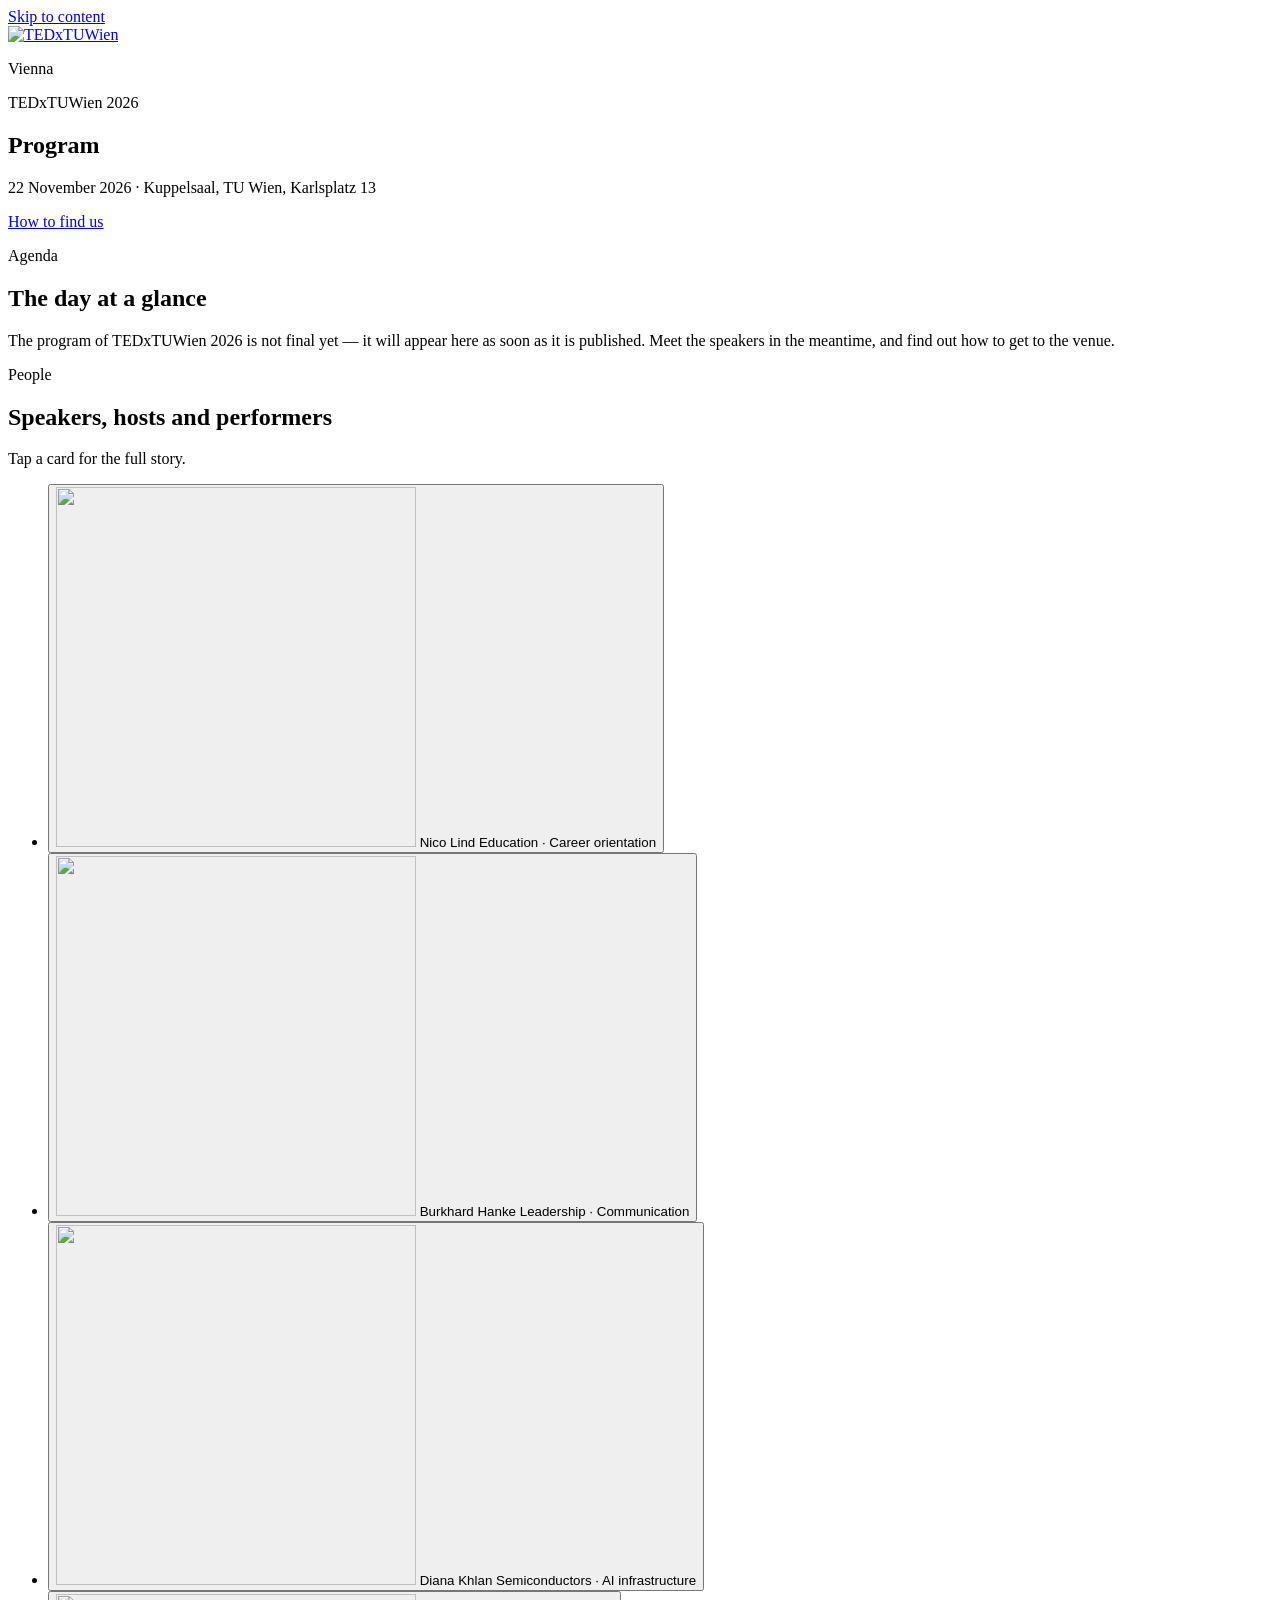
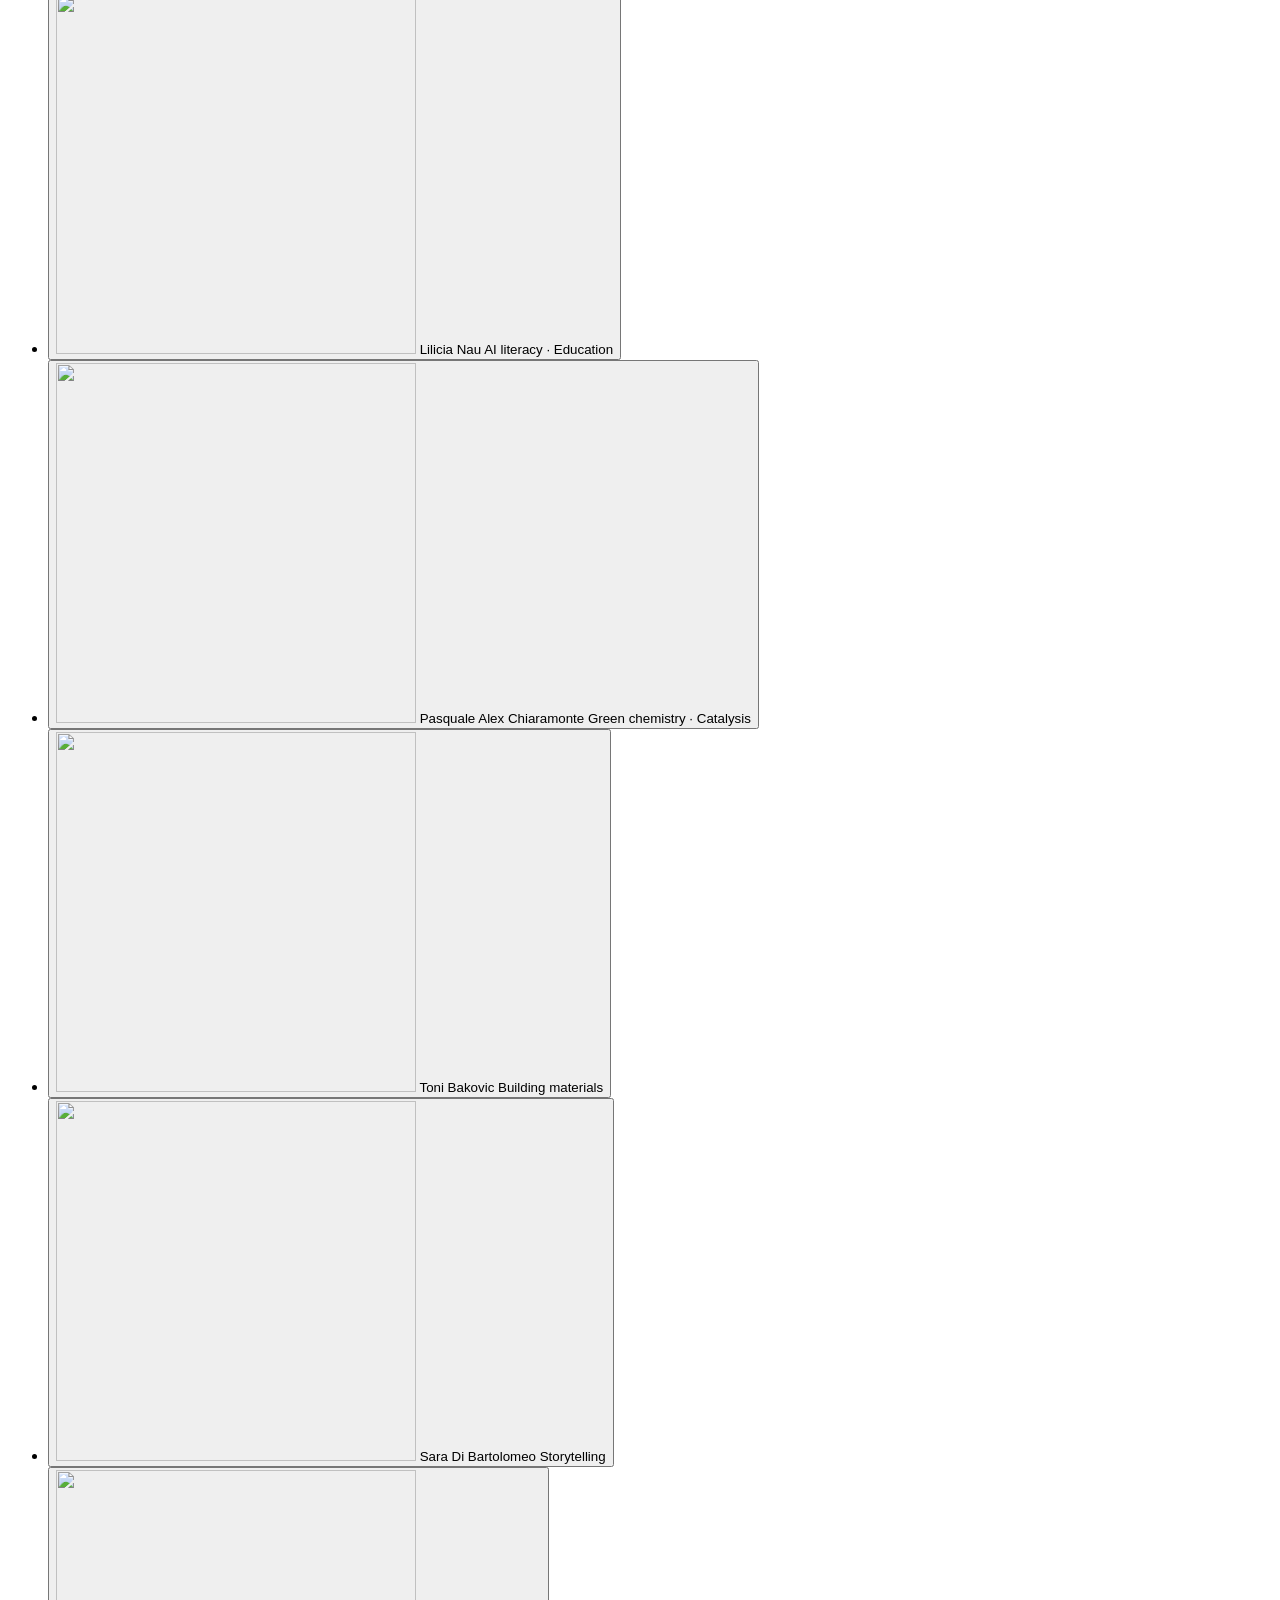
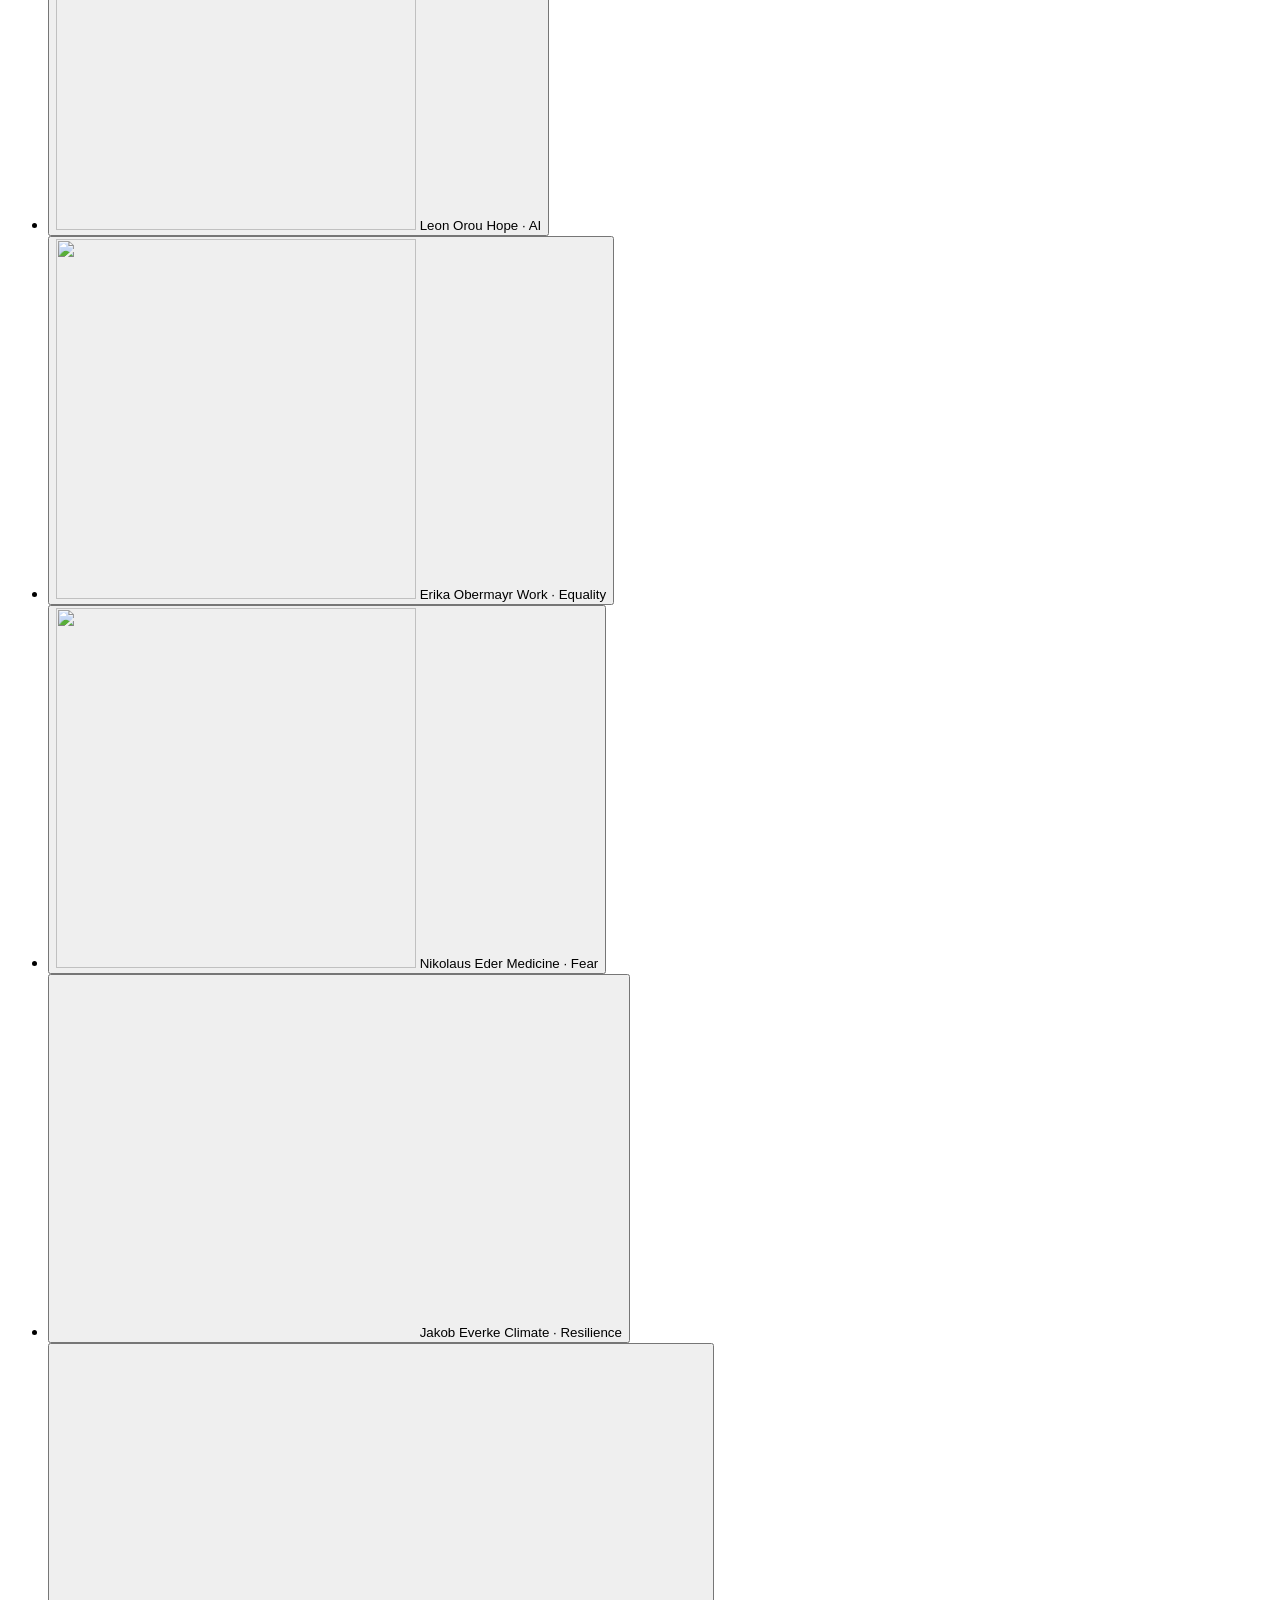
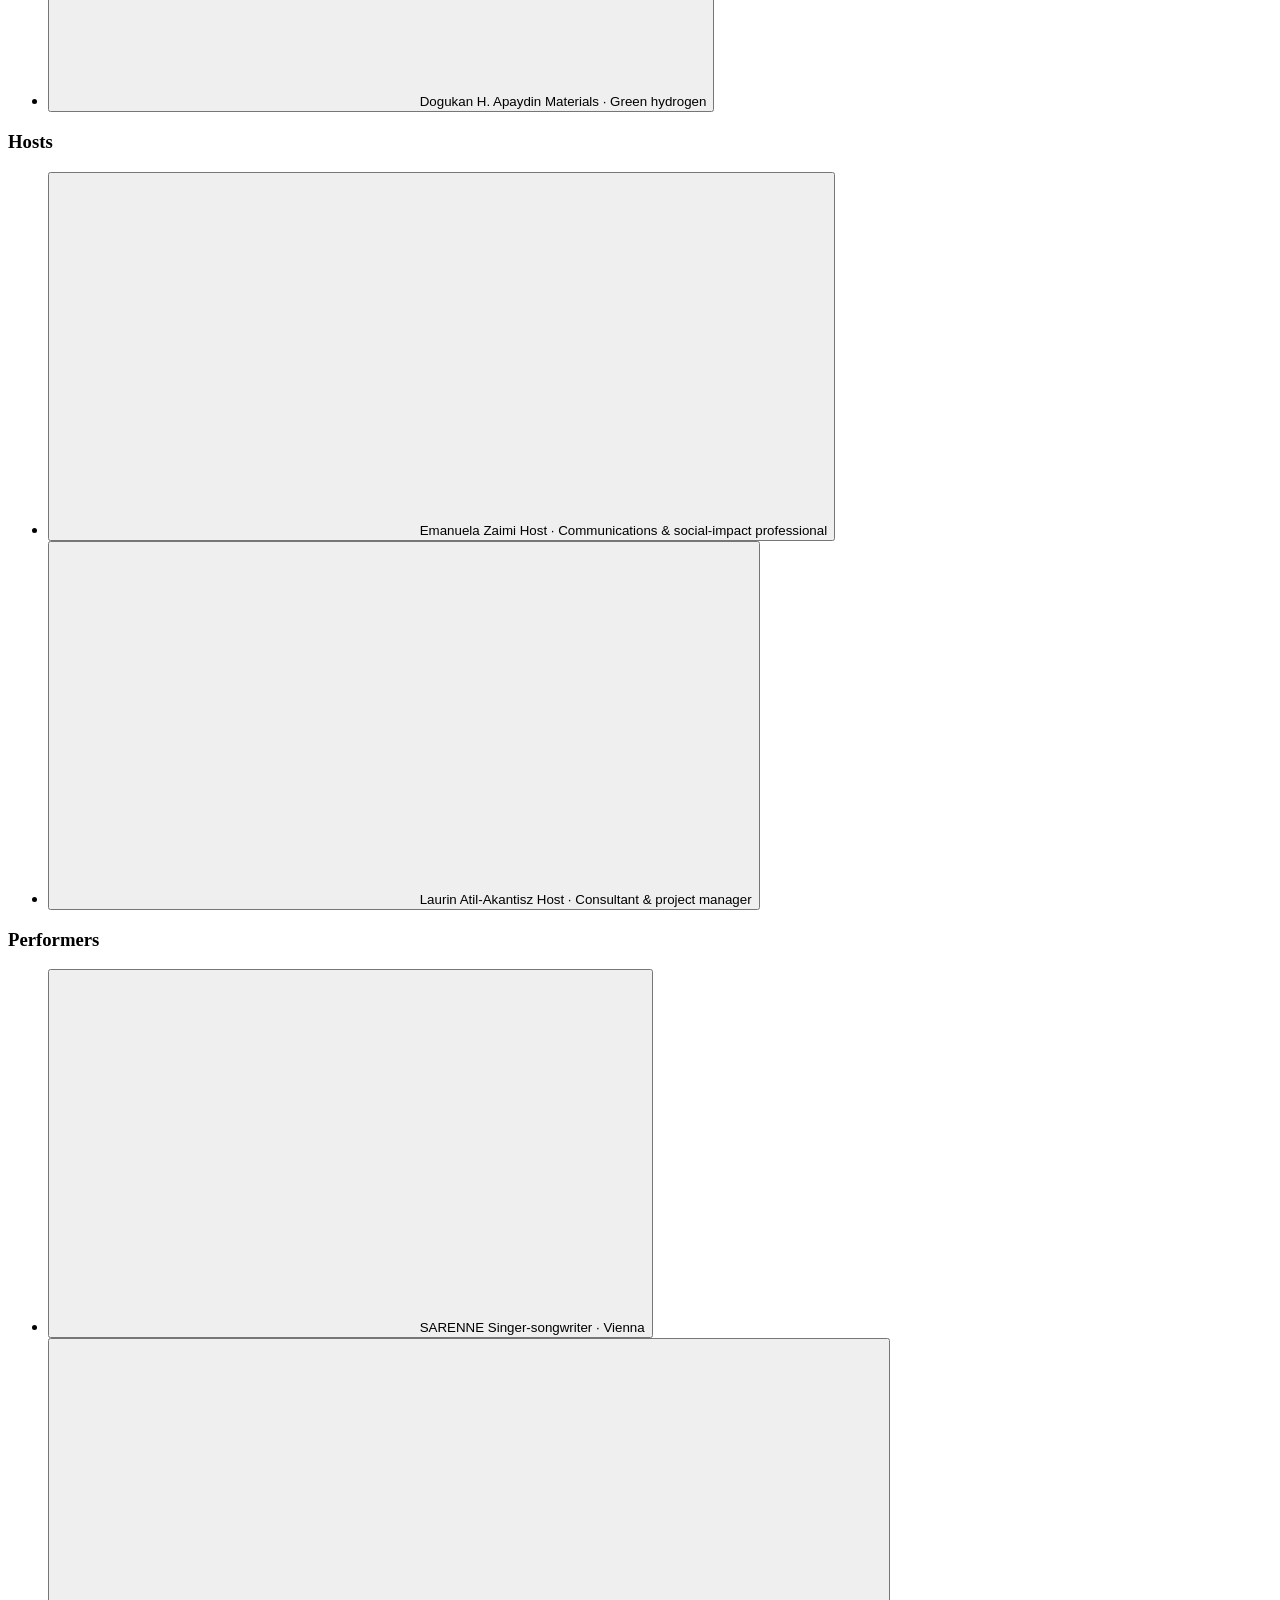
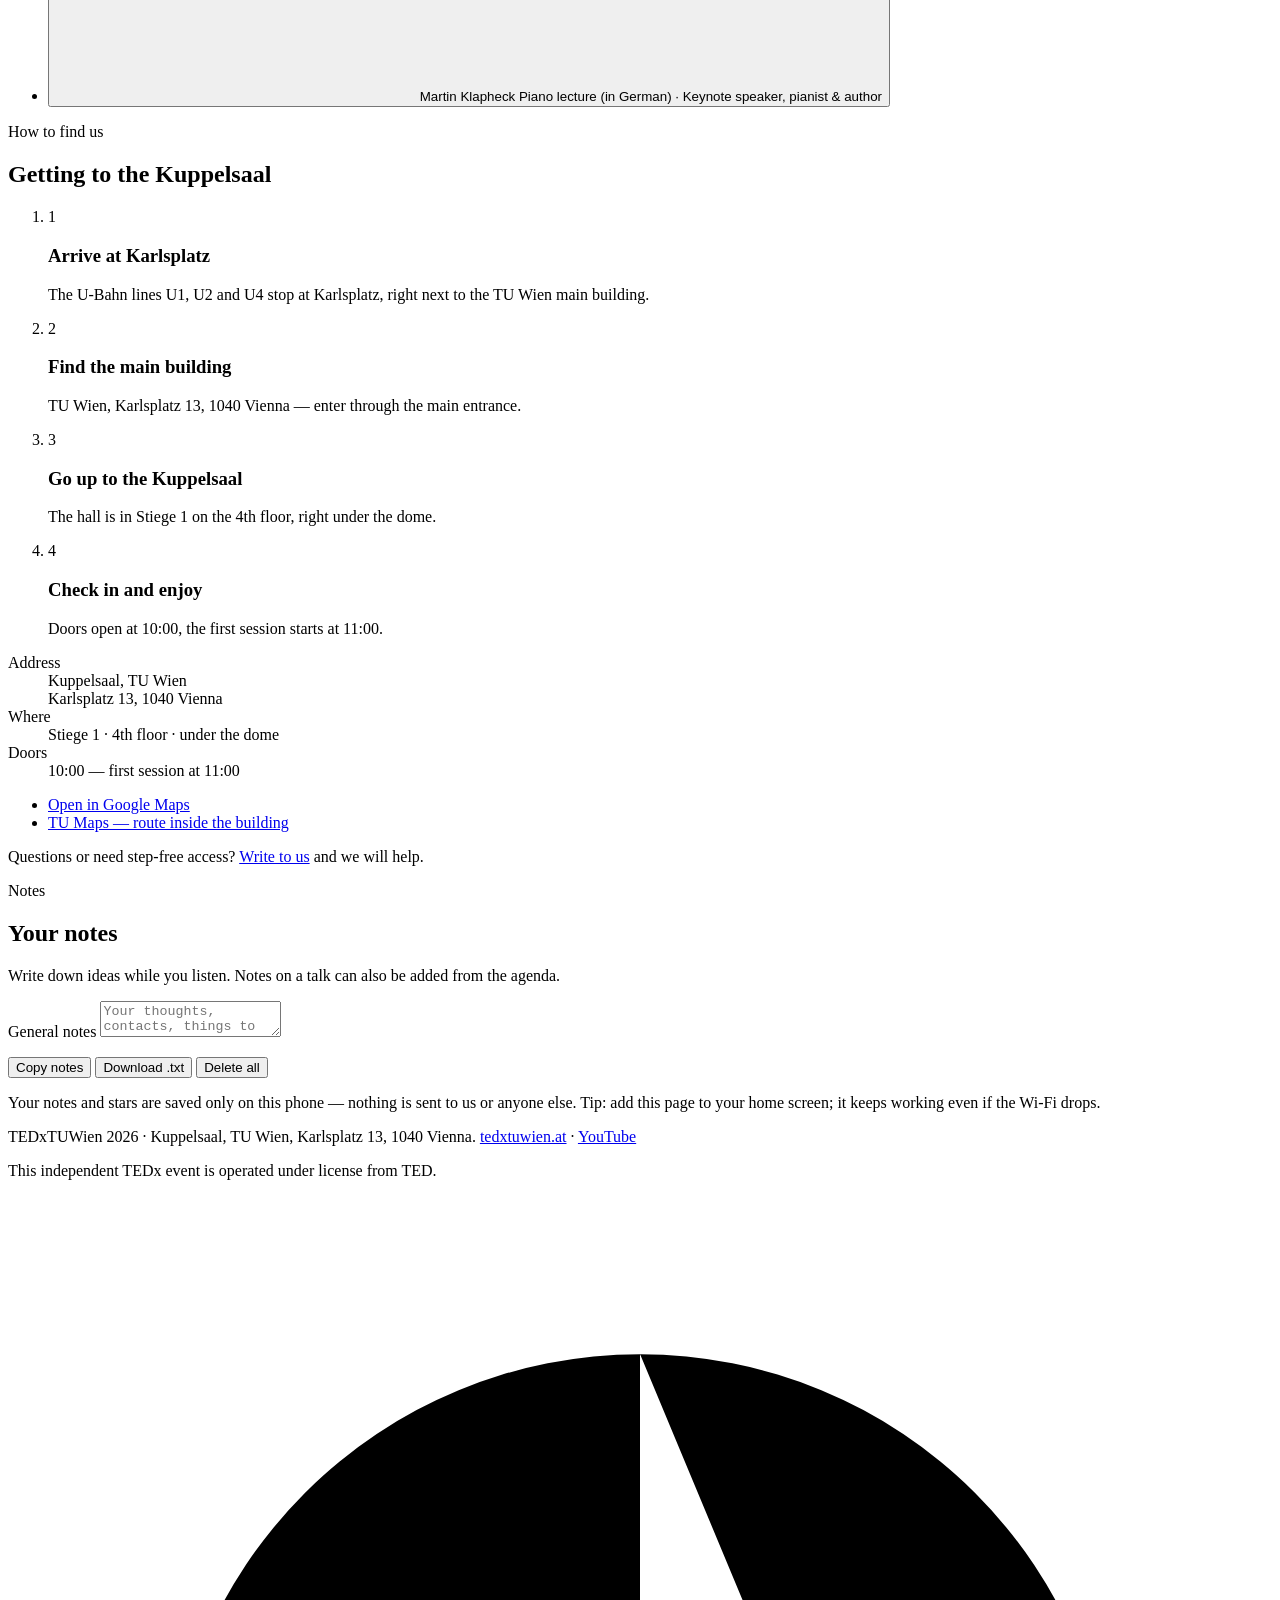
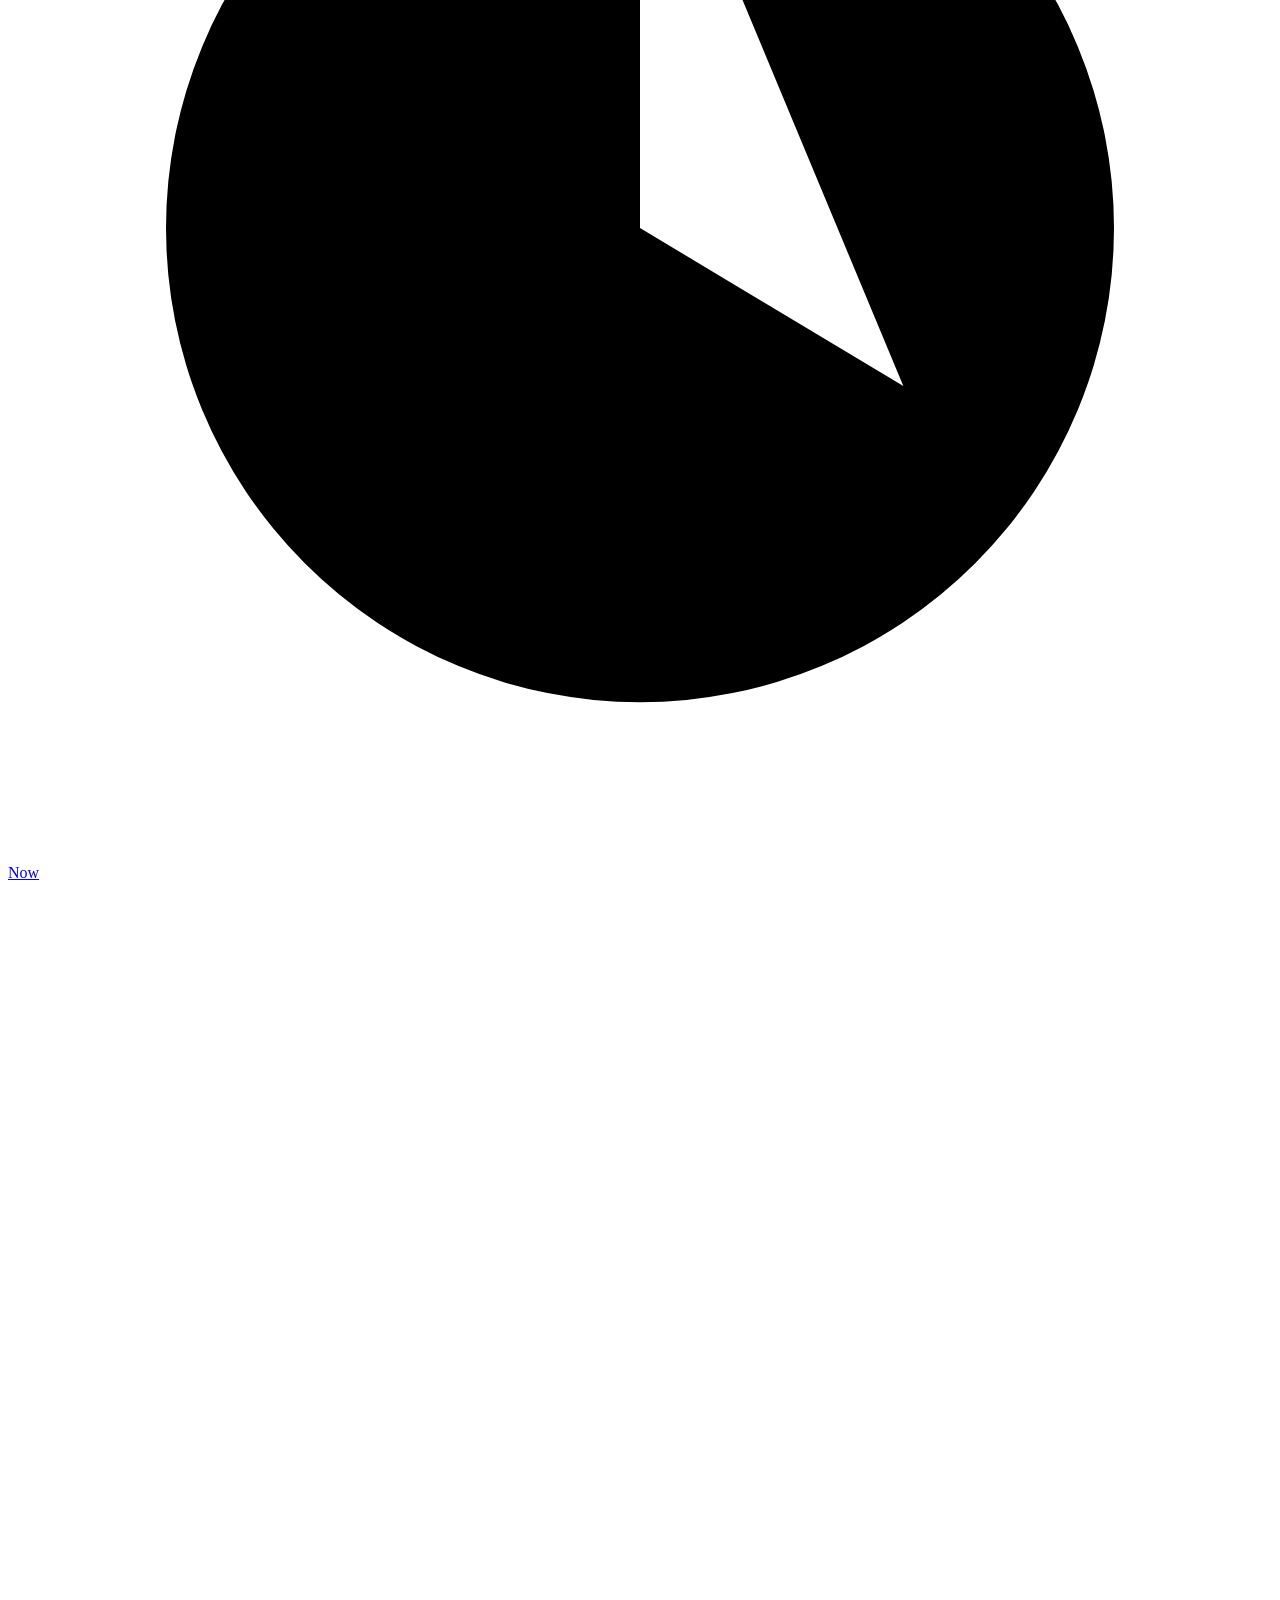
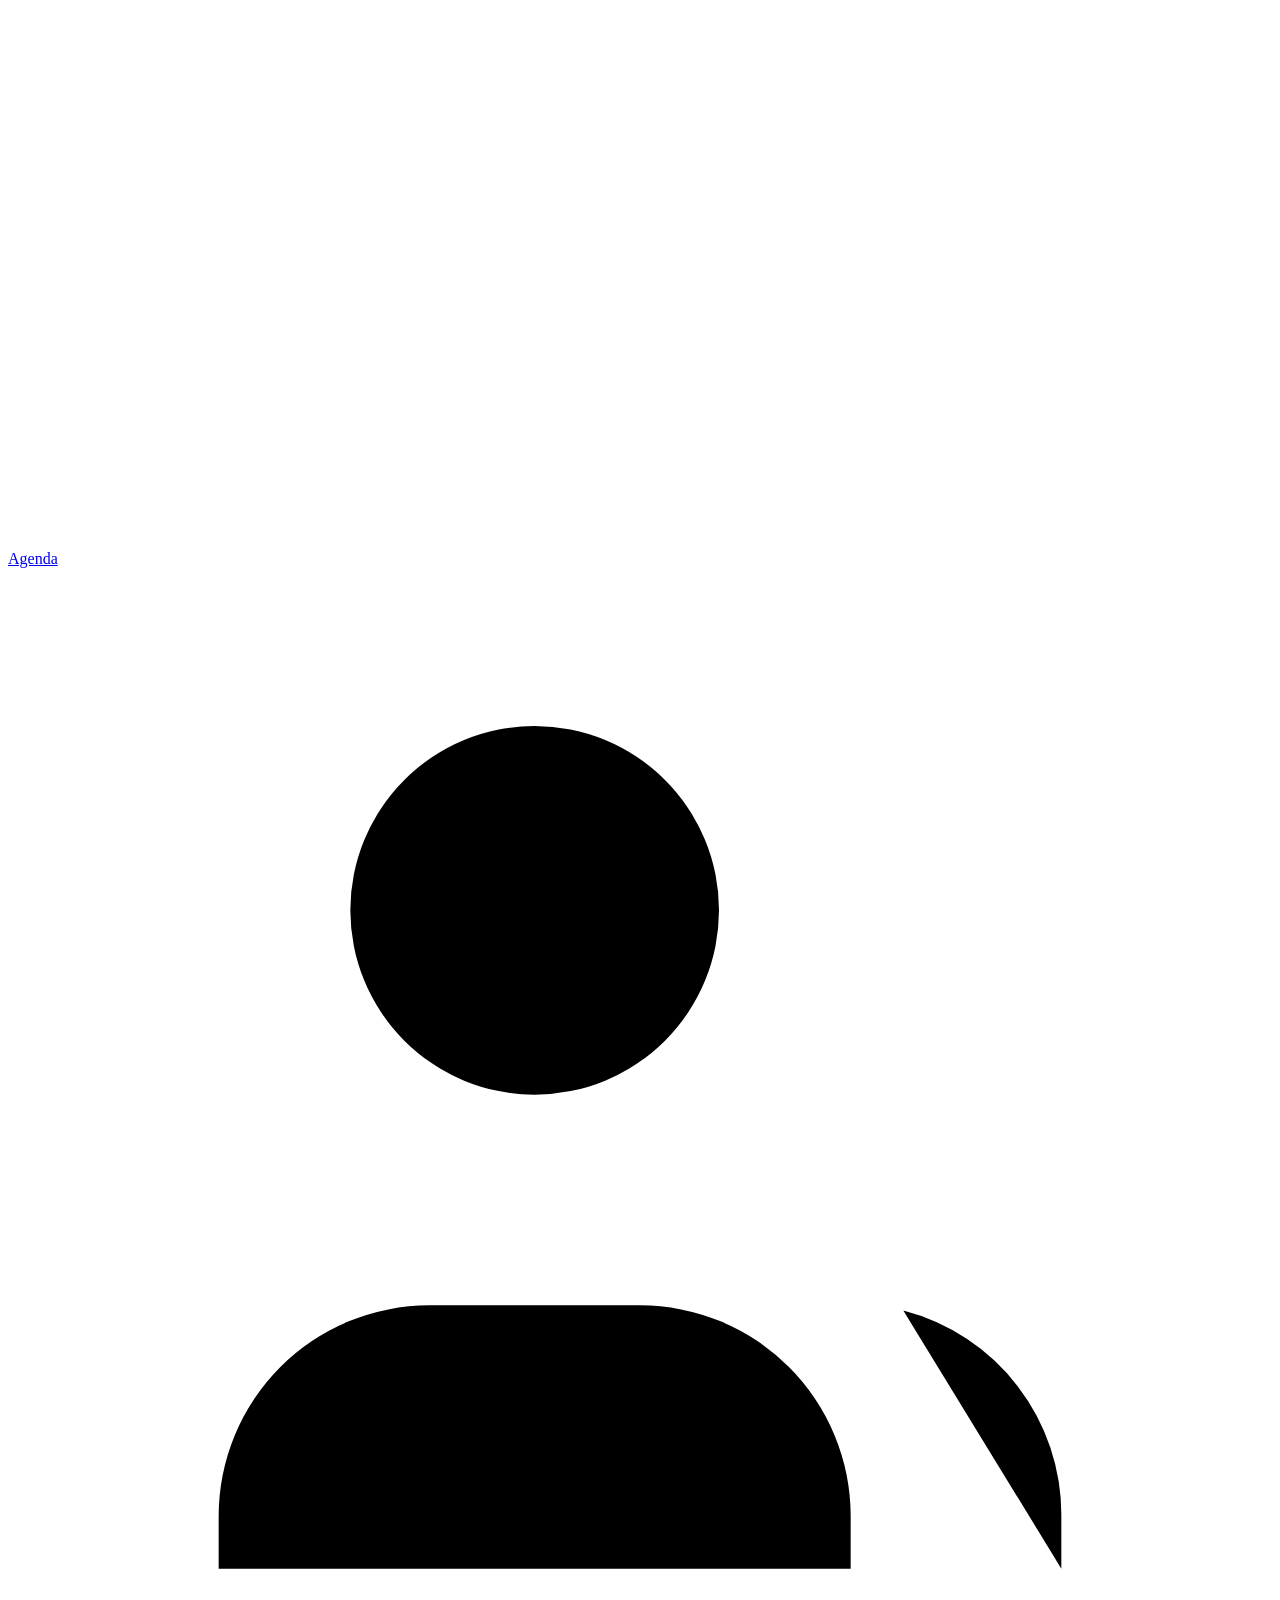
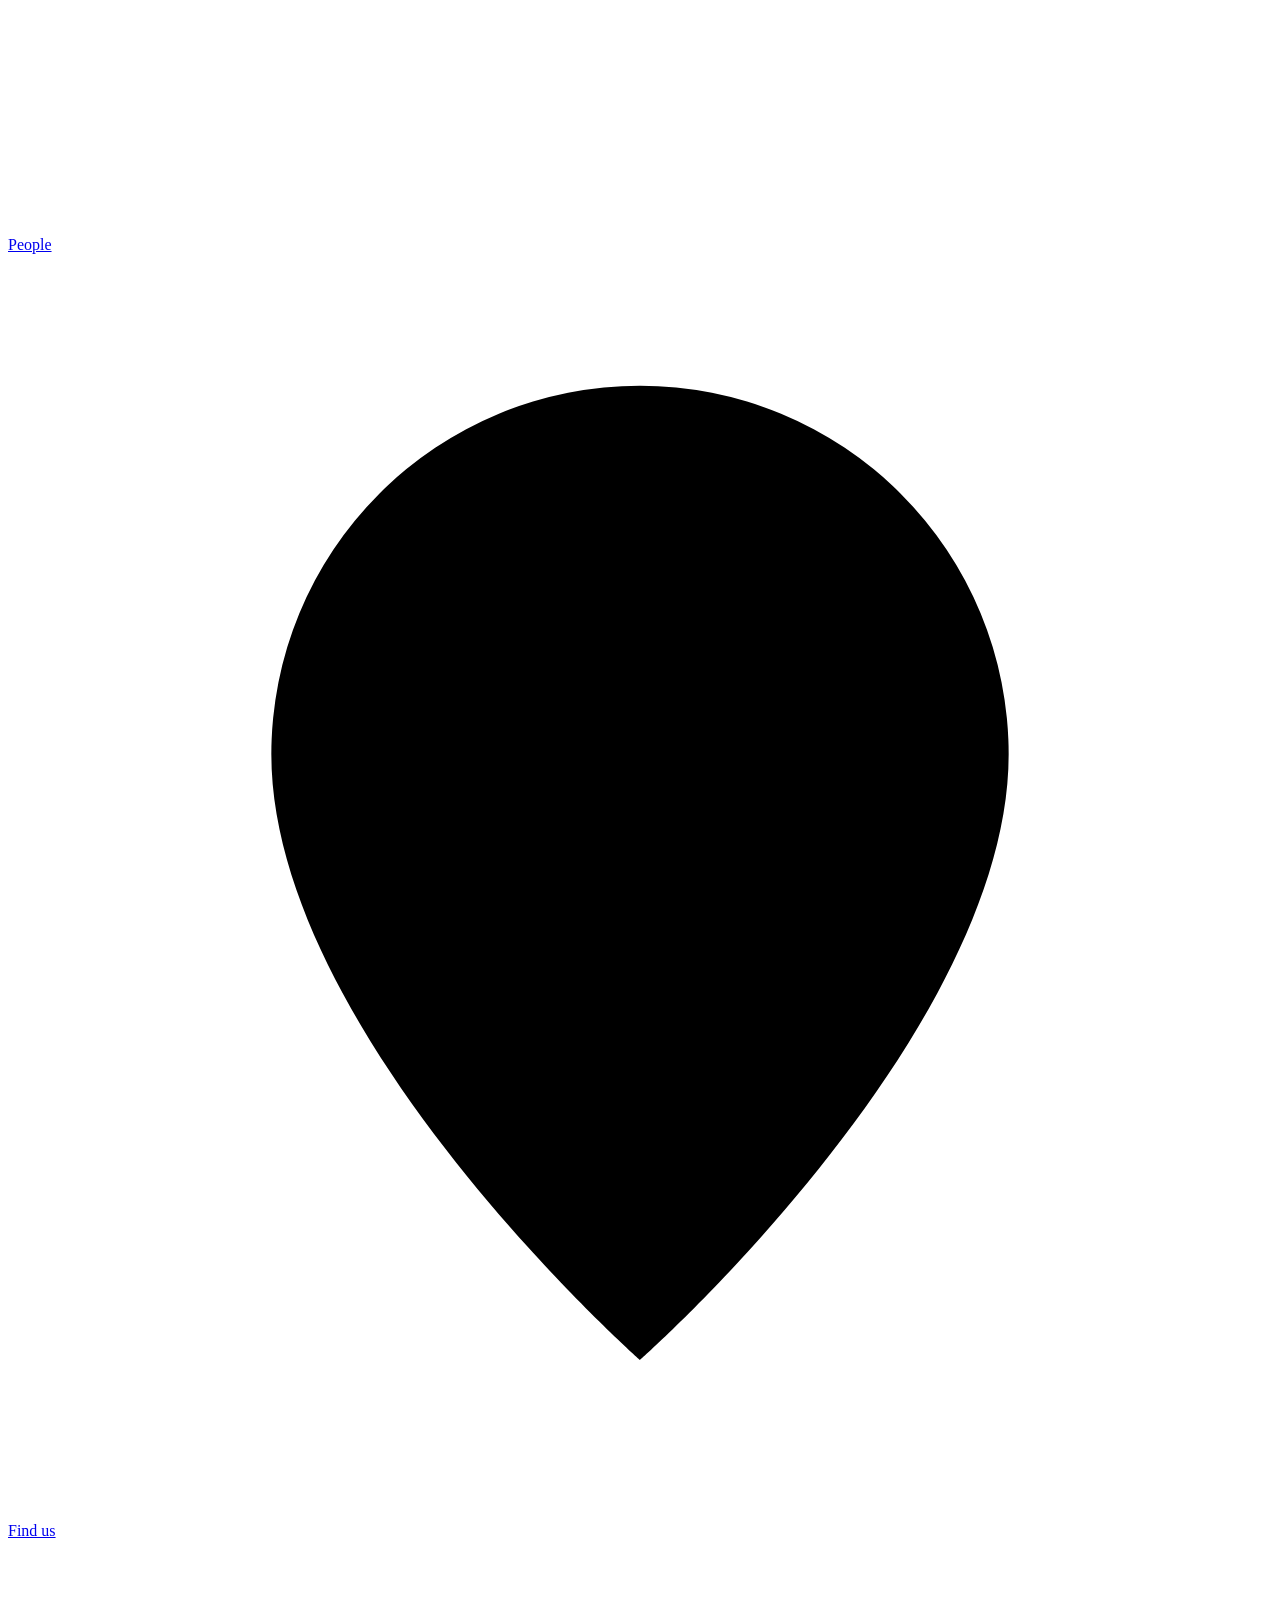
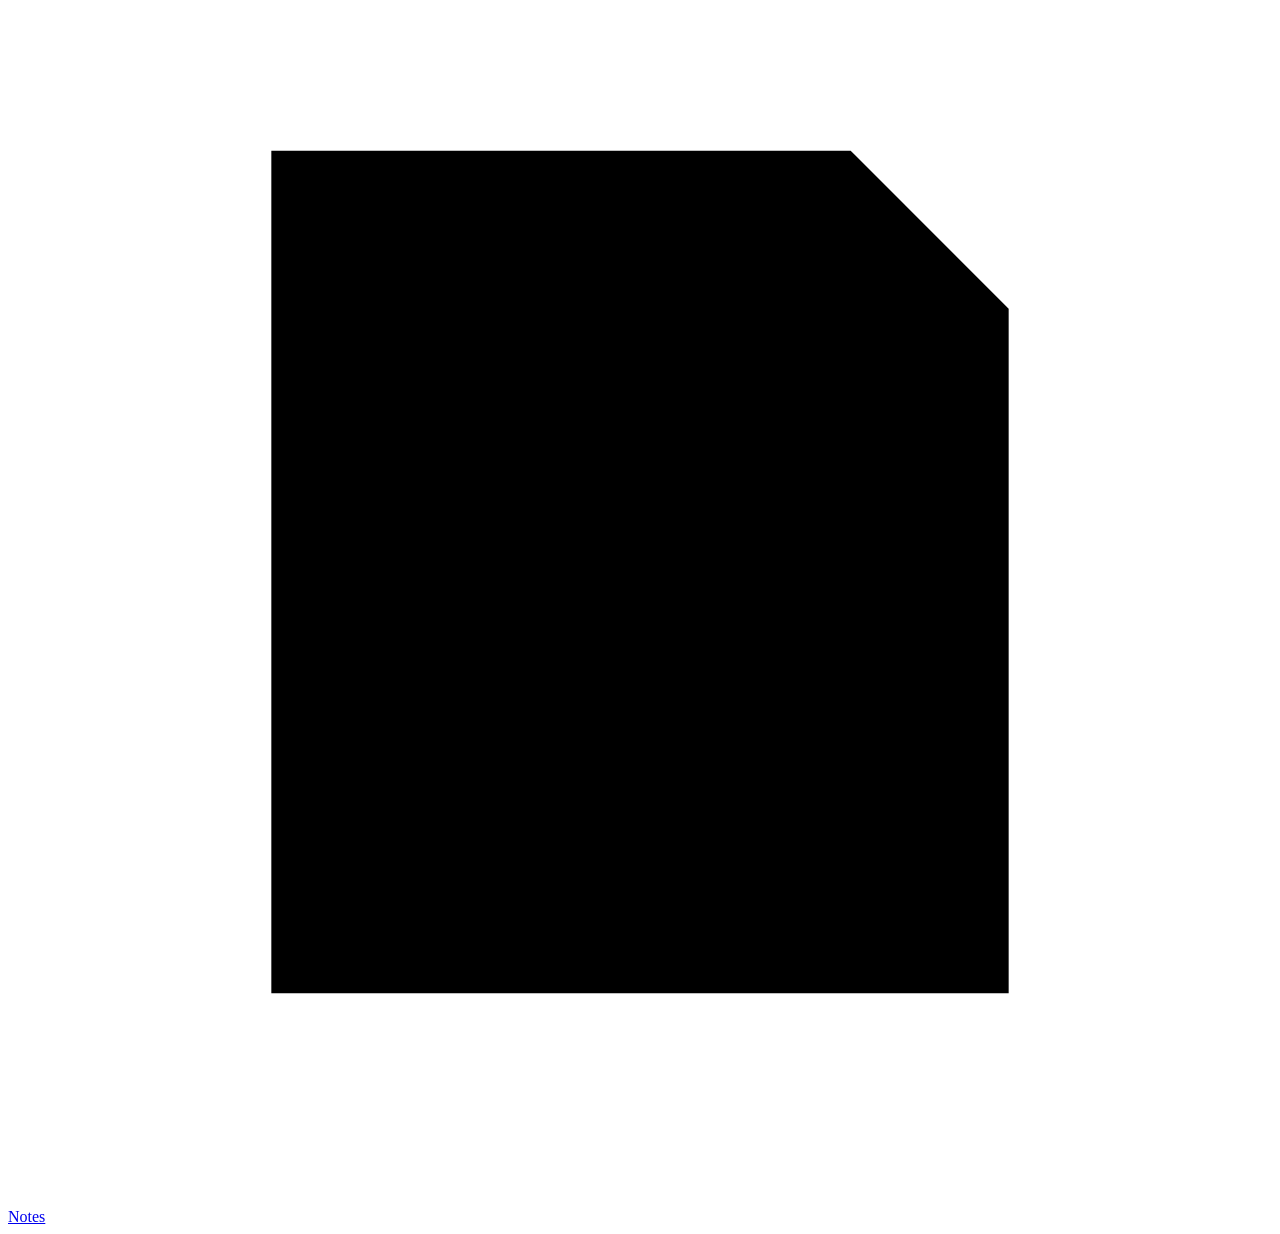
==== commit 84f4c4e0: "Build of f8d89ce" ====
--- a/index.html
+++ b/index.html
@@ -2,10 +2,10 @@
 22 November 2026 · Kuppelsaal, TU Wien, Karlsplatz 13 </p> <progress class="now-progress" data-now-progress value="0" max="1" hidden></progress> <p class="now-next" data-now-next hidden></p> <div class="now-actions"> <button type="button" class="btn btn--solid" data-jump hidden>Jump to now</button> <a class="btn" href="#find">How to find us</a> </div> </div> <noscript><p class="lead">Please enable JavaScript to see what is on right now.</p></noscript> </section> <!-- AGENDA --> <section id="agenda" class="panel" aria-labelledby="agenda-title"> <p class="mono eyebrow">Agenda</p> <h2 id="agenda-title" class="h2">The day at a glance</h2> <p class="empty">
 The program of TEDxTUWien 2026 is not final yet — it will appear here as soon as it is
             published. Meet the speakers in the meantime, and find out how to get to the venue.
-</p> </section> <!-- PEOPLE --> <section id="speakers" class="panel" aria-labelledby="speakers-title"> <p class="mono eyebrow">People</p> <h2 id="speakers-title" class="h2">Speakers, hosts and performers</h2> <p class="lead">Tap a card for the full story.</p> <ul class="people"> <li> <button type="button" class="person" data-person-open="nico">  <img src="/program/assets/nico.BfSO3BF__FTQr4.webp" srcset="/program/assets/nico.BfSO3BF__2fMX1i.webp 180w, /program/assets/nico.BfSO3BF__FTQr4.webp 360w" alt sizes="(min-width: 720px) 230px, 45vw" loading="lazy" decoding="async" width="360" height="360"> <span class="person-body"> <span class="person-name">Nico Lind</span> <span class="person-tag">Education · Career orientation</span> </span> </button> </li><li> <button type="button" class="person" data-person-open="burkhard">  <img src="/program/assets/burkhard.CeSJCN3g_Z2nGjSB.webp" srcset="/program/assets/burkhard.CeSJCN3g_Z2li2Nh.webp 180w, /program/assets/burkhard.CeSJCN3g_Z2nGjSB.webp 360w" alt sizes="(min-width: 720px) 230px, 45vw" loading="lazy" decoding="async" width="360" height="360"> <span class="person-body"> <span class="person-name">Burkhard Hanke</span> <span class="person-tag">Leadership · Communication</span> </span> </button> </li><li> <button type="button" class="person" data-person-open="diana">  <img src="/program/assets/diana.BOeBPhRZ_67I1k.webp" srcset="/program/assets/diana.BOeBPhRZ_10loX9.webp 180w, /program/assets/diana.BOeBPhRZ_67I1k.webp 360w" alt sizes="(min-width: 720px) 230px, 45vw" loading="lazy" decoding="async" width="360" height="360"> <span class="person-body"> <span class="person-name">Diana Khlan</span> <span class="person-tag">Semiconductors · AI infrastructure</span> </span> </button> </li><li> <button type="button" class="person" data-person-open="lilicia">  <img src="/program/assets/lilicia.DaMuR7Tk_22BO2j.webp" srcset="/program/assets/lilicia.DaMuR7Tk_Zp8abq.webp 180w, /program/assets/lilicia.DaMuR7Tk_22BO2j.webp 360w" alt sizes="(min-width: 720px) 230px, 45vw" loading="lazy" decoding="async" width="360" height="360"> <span class="person-body"> <span class="person-name">Lilicia Nau</span> <span class="person-tag">AI literacy · Education</span> </span> </button> </li><li> <button type="button" class="person" data-person-open="pasquale">  <img src="/program/assets/pasquale.CCpwCO5W_ZMUP4v.webp" srcset="/program/assets/pasquale.CCpwCO5W_1OvjvG.webp 180w, /program/assets/pasquale.CCpwCO5W_ZMUP4v.webp 360w" alt sizes="(min-width: 720px) 230px, 45vw" loading="lazy" decoding="async" width="360" height="360"> <span class="person-body"> <span class="person-name">Pasquale Alex Chiaramonte</span> <span class="person-tag">Green chemistry · Catalysis</span> </span> </button> </li><li> <button type="button" class="person" data-person-open="toni">  <img src="/program/assets/toni.PiwLhw51_Z18gUf4.webp" srcset="/program/assets/toni.PiwLhw51_Z16teFl.webp 180w, /program/assets/toni.PiwLhw51_Z18gUf4.webp 360w" alt sizes="(min-width: 720px) 230px, 45vw" loading="lazy" decoding="async" width="360" height="360"> <span class="person-body"> <span class="person-name">Toni Bakovic</span> <span class="person-tag">Building materials</span> </span> </button> </li><li> <button type="button" class="person" data-person-open="sara">  <img src="/program/assets/sara.DInoAD97_2t7c1l.webp" srcset="/program/assets/sara.DInoAD97_2uTRA4.webp 180w, /program/assets/sara.DInoAD97_2t7c1l.webp 360w" alt sizes="(min-width: 720px) 230px, 45vw" loading="lazy" decoding="async" width="360" height="360"> <span class="person-body"> <span class="person-name">Sara Di Bartolomeo</span> <span class="person-tag">Storytelling</span> </span> </button> </li><li> <button type="button" class="person" data-person-open="leon">  <img src="/program/assets/leon.BKmVYDKj_Nw9pd.webp" srcset="/program/assets/leon.BKmVYDKj_2npfYr.webp 180w, /program/assets/leon.BKmVYDKj_Nw9pd.webp 360w" alt sizes="(min-width: 720px) 230px, 45vw" loading="lazy" decoding="async" width="360" height="360"> <span class="person-body"> <span class="person-name">Leon Orou</span> <span class="person-tag">Hope · AI</span> </span> </button> </li><li> <button type="button" class="person" data-person-open="erika">  <img src="/program/assets/erika.MjvDwOD-_B0Qly.webp" srcset="/program/assets/erika.MjvDwOD-_Z1vYFCd.webp 180w, /program/assets/erika.MjvDwOD-_B0Qly.webp 360w" alt sizes="(min-width: 720px) 230px, 45vw" loading="lazy" decoding="async" width="360" height="360"> <span class="person-body"> <span class="person-name">Erika Obermayr</span> <span class="person-tag">Work · Equality</span> </span> </button> </li><li> <button type="button" class="person" data-person-open="nikolaus">  <img src="/program/assets/nikolaus.mUinv9Qx_mzicg.webp" srcset="/program/assets/nikolaus.mUinv9Qx_Z25aG1t.webp 180w, /program/assets/nikolaus.mUinv9Qx_mzicg.webp 360w" alt sizes="(min-width: 720px) 230px, 45vw" loading="lazy" decoding="async" width="360" height="360"> <span class="person-body"> <span class="person-name">Nikolaus Eder</span> <span class="person-tag">Medicine · Fear</span> </span> </button> </li><li> <button type="button" class="person" data-person-open="jakob">  <img src="/program/assets/jakob.BzuIICod_1fuggg.webp" srcset="/program/assets/jakob.BzuIICod_ZRvgHv.webp 180w, /program/assets/jakob.BzuIICod_1fuggg.webp 360w" alt sizes="(min-width: 720px) 230px, 45vw" loading="lazy" decoding="async" width="360" height="360"> <span class="person-body"> <span class="person-name">Jakob Everke</span> <span class="person-tag">Climate · Resilience</span> </span> </button> </li><li> <button type="button" class="person" data-person-open="dogukan">  <img src="/program/assets/dogukan.DpOug6Vc_Z1oOtqP.webp" srcset="/program/assets/dogukan.DpOug6Vc_ZuAMu1.webp 180w, /program/assets/dogukan.DpOug6Vc_Z1oOtqP.webp 360w" alt sizes="(min-width: 720px) 230px, 45vw" loading="lazy" decoding="async" width="360" height="360"> <span class="person-body"> <span class="person-name">Dogukan H. Apaydin</span> <span class="person-tag">Materials · Green hydrogen</span> </span> </button> </li> </ul>  <h3 class="mono people-group">Hosts</h3> <ul class="people"> <li> <button type="button" class="person" data-person-open="emanuela">  <img src="/program/assets/emanuela.C_ifdrKU_ZhTL5P.webp" srcset="/program/assets/emanuela.C_ifdrKU_2kwnum.webp 180w, /program/assets/emanuela.C_ifdrKU_ZhTL5P.webp 360w" alt sizes="(min-width: 720px) 230px, 45vw" loading="lazy" decoding="async" width="360" height="360"> <span class="person-body"> <span class="person-name">Emanuela Zaimi</span> <span class="person-tag">Host · Communications &amp; social-impact professional</span> </span> </button> </li><li> <button type="button" class="person" data-person-open="laurin">  <img src="/program/assets/laurin.n71R1qe7_Z24Pw3p.webp" srcset="/program/assets/laurin.n71R1qe7_Z232PtG.webp 180w, /program/assets/laurin.n71R1qe7_Z24Pw3p.webp 360w" alt sizes="(min-width: 720px) 230px, 45vw" loading="lazy" decoding="async" width="360" height="360"> <span class="person-body"> <span class="person-name">Laurin Atil-Akantisz</span> <span class="person-tag">Host · Consultant &amp; project manager</span> </span> </button> </li> </ul>  <h3 class="mono people-group">Performers</h3> <ul class="people"> <li> <button type="button" class="person" data-person-open="sarenne">  <img src="/program/assets/sarenne.DZHOQEmE_Z1bxlW3.webp" srcset="/program/assets/sarenne.DZHOQEmE_ZhjF0e.webp 180w, /program/assets/sarenne.DZHOQEmE_Z1bxlW3.webp 360w" alt sizes="(min-width: 720px) 230px, 45vw" loading="lazy" decoding="async" width="360" height="360"> <span class="person-body"> <span class="person-name">SARENNE</span> <span class="person-tag">Singer-songwriter · Vienna</span> </span> </button> </li><li> <button type="button" class="person" data-person-open="martin">  <img src="/program/assets/martin.CmvE4E84_ZQrE9b.webp" srcset="/program/assets/martin.CmvE4E84_ZODXzs.webp 180w, /program/assets/martin.CmvE4E84_ZQrE9b.webp 360w" alt sizes="(min-width: 720px) 230px, 45vw" loading="lazy" decoding="async" width="360" height="360"> <span class="person-body"> <span class="person-name">Martin Klapheck</span> <span class="person-tag">Piano talk · Keynote speaker, pianist &amp; author</span> </span> </button> </li> </ul>  </section> <!-- FIND US --> <section id="find" class="panel" aria-labelledby="find-title"> <p class="mono eyebrow">How to find us</p> <h2 id="find-title" class="h2">Getting to the Kuppelsaal</h2> <ol class="route" data-reveal> <li class="step"> <span class="step-dot" aria-hidden="true"> 1 </span> <div> <h3 class="step-title">Arrive at Karlsplatz</h3> <p class="step-text">The U-Bahn lines U1, U2 and U4 stop at Karlsplatz, right next to the TU Wien main building.</p> </div> </li><li class="step"> <span class="step-dot" aria-hidden="true"> 2 </span> <div> <h3 class="step-title">Find the main building</h3> <p class="step-text">TU Wien, Karlsplatz 13, 1040 Vienna — enter through the main entrance.</p> </div> </li><li class="step"> <span class="step-dot" aria-hidden="true"> 3 </span> <div> <h3 class="step-title">Go up to the Kuppelsaal</h3> <p class="step-text">The hall is in Stiege 1 on the 4th floor, right under the dome.</p> </div> </li><li class="step"> <span class="step-dot" aria-hidden="true"> 4 </span> <div> <h3 class="step-title">Check in and enjoy</h3> <p class="step-text">Doors open at 10:00, the first session starts at 11:00.</p> </div> </li> </ol> <aside class="facts"> <dl> <div> <dt class="mono">Address</dt> <dd> Kuppelsaal, TU Wien<br> Karlsplatz 13, 1040 Vienna </dd> </div> <div> <dt class="mono">Where</dt> <dd>Stiege 1 · 4th floor · under the dome</dd> </div> <div> <dt class="mono">Doors</dt> <dd>10:00 — first session at 11:00</dd> </div> </dl> <ul class="links"> <li> <a href="https://www.google.com/maps/search/?api=1&amp;query=Kuppelsaal+TU+Wien+Karlsplatz+13+1040+Wien" target="_blank" rel="noopener noreferrer">Open in Google Maps</a> </li> <li> <a href="https://maps.tuwien.ac.at/?q=AA0448" target="_blank" rel="noopener noreferrer">
+</p> </section> <!-- PEOPLE --> <section id="speakers" class="panel" aria-labelledby="speakers-title"> <p class="mono eyebrow">People</p> <h2 id="speakers-title" class="h2">Speakers, hosts and performers</h2> <p class="lead">Tap a card for the full story.</p> <ul class="people"> <li> <button type="button" class="person" data-person-open="nico">  <img src="/program/assets/nico.BfSO3BF__FTQr4.webp" srcset="/program/assets/nico.BfSO3BF__2fMX1i.webp 180w, /program/assets/nico.BfSO3BF__FTQr4.webp 360w" alt sizes="(min-width: 720px) 230px, 45vw" loading="lazy" decoding="async" width="360" height="360"> <span class="person-body"> <span class="person-name">Nico Lind</span> <span class="person-tag">Education · Career orientation</span> </span> </button> </li><li> <button type="button" class="person" data-person-open="burkhard">  <img src="/program/assets/burkhard.CeSJCN3g_Z2nGjSB.webp" srcset="/program/assets/burkhard.CeSJCN3g_Z2li2Nh.webp 180w, /program/assets/burkhard.CeSJCN3g_Z2nGjSB.webp 360w" alt sizes="(min-width: 720px) 230px, 45vw" loading="lazy" decoding="async" width="360" height="360"> <span class="person-body"> <span class="person-name">Burkhard Hanke</span> <span class="person-tag">Leadership · Communication</span> </span> </button> </li><li> <button type="button" class="person" data-person-open="diana">  <img src="/program/assets/diana.BOeBPhRZ_67I1k.webp" srcset="/program/assets/diana.BOeBPhRZ_10loX9.webp 180w, /program/assets/diana.BOeBPhRZ_67I1k.webp 360w" alt sizes="(min-width: 720px) 230px, 45vw" loading="lazy" decoding="async" width="360" height="360"> <span class="person-body"> <span class="person-name">Diana Khlan</span> <span class="person-tag">Semiconductors · AI infrastructure</span> </span> </button> </li><li> <button type="button" class="person" data-person-open="lilicia">  <img src="/program/assets/lilicia.DaMuR7Tk_22BO2j.webp" srcset="/program/assets/lilicia.DaMuR7Tk_Zp8abq.webp 180w, /program/assets/lilicia.DaMuR7Tk_22BO2j.webp 360w" alt sizes="(min-width: 720px) 230px, 45vw" loading="lazy" decoding="async" width="360" height="360"> <span class="person-body"> <span class="person-name">Lilicia Nau</span> <span class="person-tag">AI literacy · Education</span> </span> </button> </li><li> <button type="button" class="person" data-person-open="pasquale">  <img src="/program/assets/pasquale.CCpwCO5W_ZMUP4v.webp" srcset="/program/assets/pasquale.CCpwCO5W_1OvjvG.webp 180w, /program/assets/pasquale.CCpwCO5W_ZMUP4v.webp 360w" alt sizes="(min-width: 720px) 230px, 45vw" loading="lazy" decoding="async" width="360" height="360"> <span class="person-body"> <span class="person-name">Pasquale Alex Chiaramonte</span> <span class="person-tag">Green chemistry · Catalysis</span> </span> </button> </li><li> <button type="button" class="person" data-person-open="toni">  <img src="/program/assets/toni.PiwLhw51_Z18gUf4.webp" srcset="/program/assets/toni.PiwLhw51_Z16teFl.webp 180w, /program/assets/toni.PiwLhw51_Z18gUf4.webp 360w" alt sizes="(min-width: 720px) 230px, 45vw" loading="lazy" decoding="async" width="360" height="360"> <span class="person-body"> <span class="person-name">Toni Bakovic</span> <span class="person-tag">Building materials</span> </span> </button> </li><li> <button type="button" class="person" data-person-open="sara">  <img src="/program/assets/sara.DInoAD97_2t7c1l.webp" srcset="/program/assets/sara.DInoAD97_2uTRA4.webp 180w, /program/assets/sara.DInoAD97_2t7c1l.webp 360w" alt sizes="(min-width: 720px) 230px, 45vw" loading="lazy" decoding="async" width="360" height="360"> <span class="person-body"> <span class="person-name">Sara Di Bartolomeo</span> <span class="person-tag">Storytelling</span> </span> </button> </li><li> <button type="button" class="person" data-person-open="leon">  <img src="/program/assets/leon.BKmVYDKj_Nw9pd.webp" srcset="/program/assets/leon.BKmVYDKj_2npfYr.webp 180w, /program/assets/leon.BKmVYDKj_Nw9pd.webp 360w" alt sizes="(min-width: 720px) 230px, 45vw" loading="lazy" decoding="async" width="360" height="360"> <span class="person-body"> <span class="person-name">Leon Orou</span> <span class="person-tag">Hope · AI</span> </span> </button> </li><li> <button type="button" class="person" data-person-open="erika">  <img src="/program/assets/erika.MjvDwOD-_B0Qly.webp" srcset="/program/assets/erika.MjvDwOD-_Z1vYFCd.webp 180w, /program/assets/erika.MjvDwOD-_B0Qly.webp 360w" alt sizes="(min-width: 720px) 230px, 45vw" loading="lazy" decoding="async" width="360" height="360"> <span class="person-body"> <span class="person-name">Erika Obermayr</span> <span class="person-tag">Work · Equality</span> </span> </button> </li><li> <button type="button" class="person" data-person-open="nikolaus">  <img src="/program/assets/nikolaus.mUinv9Qx_mzicg.webp" srcset="/program/assets/nikolaus.mUinv9Qx_Z25aG1t.webp 180w, /program/assets/nikolaus.mUinv9Qx_mzicg.webp 360w" alt sizes="(min-width: 720px) 230px, 45vw" loading="lazy" decoding="async" width="360" height="360"> <span class="person-body"> <span class="person-name">Nikolaus Eder</span> <span class="person-tag">Medicine · Fear</span> </span> </button> </li><li> <button type="button" class="person" data-person-open="jakob">  <img src="/program/assets/jakob.BzuIICod_1fuggg.webp" srcset="/program/assets/jakob.BzuIICod_ZRvgHv.webp 180w, /program/assets/jakob.BzuIICod_1fuggg.webp 360w" alt sizes="(min-width: 720px) 230px, 45vw" loading="lazy" decoding="async" width="360" height="360"> <span class="person-body"> <span class="person-name">Jakob Everke</span> <span class="person-tag">Climate · Resilience</span> </span> </button> </li><li> <button type="button" class="person" data-person-open="dogukan">  <img src="/program/assets/dogukan.DpOug6Vc_Z1oOtqP.webp" srcset="/program/assets/dogukan.DpOug6Vc_ZuAMu1.webp 180w, /program/assets/dogukan.DpOug6Vc_Z1oOtqP.webp 360w" alt sizes="(min-width: 720px) 230px, 45vw" loading="lazy" decoding="async" width="360" height="360"> <span class="person-body"> <span class="person-name">Dogukan H. Apaydin</span> <span class="person-tag">Materials · Green hydrogen</span> </span> </button> </li> </ul>  <h3 class="mono people-group">Hosts</h3> <ul class="people"> <li> <button type="button" class="person" data-person-open="emanuela">  <img src="/program/assets/emanuela.C_ifdrKU_ZhTL5P.webp" srcset="/program/assets/emanuela.C_ifdrKU_2kwnum.webp 180w, /program/assets/emanuela.C_ifdrKU_ZhTL5P.webp 360w" alt sizes="(min-width: 720px) 230px, 45vw" loading="lazy" decoding="async" width="360" height="360"> <span class="person-body"> <span class="person-name">Emanuela Zaimi</span> <span class="person-tag">Host · Communications &amp; social-impact professional</span> </span> </button> </li><li> <button type="button" class="person" data-person-open="laurin">  <img src="/program/assets/laurin.n71R1qe7_Z24Pw3p.webp" srcset="/program/assets/laurin.n71R1qe7_Z232PtG.webp 180w, /program/assets/laurin.n71R1qe7_Z24Pw3p.webp 360w" alt sizes="(min-width: 720px) 230px, 45vw" loading="lazy" decoding="async" width="360" height="360"> <span class="person-body"> <span class="person-name">Laurin Atil-Akantisz</span> <span class="person-tag">Host · Consultant &amp; project manager</span> </span> </button> </li> </ul>  <h3 class="mono people-group">Performers</h3> <ul class="people"> <li> <button type="button" class="person" data-person-open="sarenne">  <img src="/program/assets/sarenne.DZHOQEmE_Z1bxlW3.webp" srcset="/program/assets/sarenne.DZHOQEmE_ZhjF0e.webp 180w, /program/assets/sarenne.DZHOQEmE_Z1bxlW3.webp 360w" alt sizes="(min-width: 720px) 230px, 45vw" loading="lazy" decoding="async" width="360" height="360"> <span class="person-body"> <span class="person-name">SARENNE</span> <span class="person-tag">Singer-songwriter · Vienna</span> </span> </button> </li><li> <button type="button" class="person" data-person-open="martin">  <img src="/program/assets/martin.CmvE4E84_ZQrE9b.webp" srcset="/program/assets/martin.CmvE4E84_ZODXzs.webp 180w, /program/assets/martin.CmvE4E84_ZQrE9b.webp 360w" alt sizes="(min-width: 720px) 230px, 45vw" loading="lazy" decoding="async" width="360" height="360"> <span class="person-body"> <span class="person-name">Martin Klapheck</span> <span class="person-tag">Piano lecture (in German) · Keynote speaker, pianist &amp; author</span> </span> </button> </li> </ul>  </section> <!-- FIND US --> <section id="find" class="panel" aria-labelledby="find-title"> <p class="mono eyebrow">How to find us</p> <h2 id="find-title" class="h2">Getting to the Kuppelsaal</h2> <ol class="route" data-reveal> <li class="step"> <span class="step-dot" aria-hidden="true"> 1 </span> <div> <h3 class="step-title">Arrive at Karlsplatz</h3> <p class="step-text">The U-Bahn lines U1, U2 and U4 stop at Karlsplatz, right next to the TU Wien main building.</p> </div> </li><li class="step"> <span class="step-dot" aria-hidden="true"> 2 </span> <div> <h3 class="step-title">Find the main building</h3> <p class="step-text">TU Wien, Karlsplatz 13, 1040 Vienna — enter through the main entrance.</p> </div> </li><li class="step"> <span class="step-dot" aria-hidden="true"> 3 </span> <div> <h3 class="step-title">Go up to the Kuppelsaal</h3> <p class="step-text">The hall is in Stiege 1 on the 4th floor, right under the dome.</p> </div> </li><li class="step"> <span class="step-dot" aria-hidden="true"> 4 </span> <div> <h3 class="step-title">Check in and enjoy</h3> <p class="step-text">Doors open at 10:00, the first session starts at 11:00.</p> </div> </li> </ol> <aside class="facts"> <dl> <div> <dt class="mono">Address</dt> <dd> Kuppelsaal, TU Wien<br> Karlsplatz 13, 1040 Vienna </dd> </div> <div> <dt class="mono">Where</dt> <dd>Stiege 1 · 4th floor · under the dome</dd> </div> <div> <dt class="mono">Doors</dt> <dd>10:00 — first session at 11:00</dd> </div> </dl> <ul class="links"> <li> <a href="https://www.google.com/maps/search/?api=1&amp;query=Kuppelsaal+TU+Wien+Karlsplatz+13+1040+Wien" target="_blank" rel="noopener noreferrer">Open in Google Maps</a> </li> <li> <a href="https://maps.tuwien.ac.at/?q=AA0448" target="_blank" rel="noopener noreferrer">
 TU Maps — route inside the building
 </a> </li> </ul> <p class="help">
-Questions or need step-free access? <a href="mailto:info@tedxtuwien.at">Write to us</a> and we
+Questions or need step-free access? <a href="mailto:office@tedxtuwien.at">Write to us</a> and we
           will help.
 </p> </aside> </section> <!-- NOTES --> <section id="notes" class="panel" aria-labelledby="notes-title"> <p class="mono eyebrow">Notes</p> <h2 id="notes-title" class="h2">Your notes</h2> <p class="lead">
 Write down ideas while you listen. Notes on a talk can also be added from the agenda.
@@ -14,4 +14,4 @@
         Tip: add this page to your home screen; it keeps working even if the Wi-Fi drops.
 </p> </section> </main> <footer class="foot"> <p> TEDxTUWien 2026 · Kuppelsaal, TU Wien, Karlsplatz 13, 1040 Vienna.
 <a href="https://www.tedxtuwien.at/">tedxtuwien.at</a> ·
-<a href="https://www.youtube.com/@tedxtuwien">YouTube</a> </p> <p>This independent TEDx event is operated under license from TED.</p> </footer> <nav class="tabs" aria-label="Sections"> <a class="tab" href="#now" data-tab="now"> <svg viewBox="0 0 24 24" aria-hidden="true"> <path d="M12 3v9l5 3M21 12a9 9 0 1 1-18 0 9 9 0 0 1 18 0Z"></path> </svg> <span>Now</span> </a><a class="tab" href="#agenda" data-tab="agenda"> <svg viewBox="0 0 24 24" aria-hidden="true"> <path d="M4 6h16M4 12h16M4 18h10"></path> </svg> <span>Agenda</span> </a><a class="tab" href="#speakers" data-tab="speakers"> <svg viewBox="0 0 24 24" aria-hidden="true"> <path d="M16 19v-1a4 4 0 0 0-4-4H8a4 4 0 0 0-4 4v1M10 10a3.5 3.5 0 1 0 0-7 3.5 3.5 0 0 0 0 7ZM20 19v-1a4 4 0 0 0-3-3.9"></path> </svg> <span>People</span> </a><a class="tab" href="#find" data-tab="find"> <svg viewBox="0 0 24 24" aria-hidden="true"> <path d="M12 21s7-6.2 7-11.5a7 7 0 1 0-14 0C5 14.8 12 21 12 21ZM12 12a2.5 2.5 0 1 0 0-5 2.5 2.5 0 0 0 0 5Z"></path> </svg> <span>Find us</span> </a><a class="tab" href="#notes" data-tab="notes"> <svg viewBox="0 0 24 24" aria-hidden="true"> <path d="M5 4h11l3 3v13H5V4ZM8 11h8M8 15h6"></path> </svg> <span>Notes</span> </a> </nav> <dialog class="sheet" data-sheet aria-labelledby="sheet-title"> <div class="sheet-bar"> <span class="mono sheet-time" data-sheet-time></span> <button type="button" class="sheet-close" data-sheet-close aria-label="Close">×</button> </div> <div class="sheet-scroll"> <h2 id="sheet-title" class="sheet-title" data-sheet-title></h2> <div data-sheet-person></div> <h3 class="mono sheet-h">My notes</h3> <label class="sr-only" for="sheet-note">Notes</label> <textarea id="sheet-note" class="note-box" data-sheet-note maxlength="5000" placeholder="Your notes on this…"></textarea> <p class="saved" data-sheet-saved role="status" aria-live="polite"></p> <div class="sheet-actions" data-sheet-actions> <button type="button" class="btn" data-sheet-pick aria-pressed="false">☆ Add to my schedule</button> </div> </div> </dialog> <!-- One template per person: copied into the sheet when opened. --> <template data-person-tpl="nico"> <div class="sheet-person">  <img src="/program/assets/nico.BfSO3BF__Z2sABNt.webp" srcset="/program/assets/nico.BfSO3BF__Z2sABNt.webp 168w, /program/assets/nico.BfSO3BF__2nWPxq.webp 336w" alt="Nico Lind" sizes="84px" loading="lazy" decoding="async" width="168" height="168"> <div> <p class="sheet-name">Nico Lind</p> <p class="sheet-role">Co-Founder of Benno and Possibly</p> </div> </div> <p class="sheet-text"> <strong>Why teenagers deserve the right to be wrong</strong> </p>  <h3 class="mono sheet-h">About</h3> <p class="sheet-text">Nico Lind is a Viennese founder working on one question: how do young people find a career that actually fits them? He co-founded two EdTech start-ups, Benno and Possibly, which help 13- to 18-year-olds make career decisions based on their strengths and interests. Over the past four years, he and his team have run more than 500 workshops in Viennese schools and worked with over 10,000 students. They also help students get out of the classroom through taster days, short internships and company visits. Nico holds an MBA in International Talent Management and Leadership. Alongside his start-ups, he works as a certified digitalisation consultant for small and medium-sized businesses. Yet he is still curiously figuring out his own path, and believes that’s exactly the point of life.</p>   <h3 class="mono sheet-h">About the talk</h3> <p class="sheet-text">After working with more than 10,000 students in Austrian classrooms, one pattern stands out: at 14, we ask young people to make one of the biggest decisions of their lives. But they make it in a school system that, since 1774, has taught them that every question has exactly one right answer. That works for maths and physics. It doesn’t work for career choice, where most of us never find out whether a decision was “right” or “wrong,” and where careers rarely follow a straight line anymore. This talk argues that teenagers deserve the right to be wrong: the freedom to experiment, to try things out in the real world, and to say out loud, “I honestly don’t know what I want yet, and that’s okay.” It’s a mindset, which would not only benefit career changers, but everyone else too.</p>  <p class="sheet-links"> <a href="https://possibly.at/schulen" target="_blank" rel="noopener noreferrer"> possibly.at </a><a href="https://benno.school/" target="_blank" rel="noopener noreferrer"> benno.school </a> </p>  </template><template data-person-tpl="burkhard"> <div class="sheet-person">  <img src="/program/assets/burkhard.CeSJCN3g_4QYUL.webp" srcset="/program/assets/burkhard.CeSJCN3g_4QYUL.webp 168w, /program/assets/burkhard.CeSJCN3g_Z1zxyq6.webp 336w" alt="Burkhard Hanke" sizes="84px" loading="lazy" decoding="async" width="168" height="168"> <div> <p class="sheet-name">Burkhard Hanke</p> <p class="sheet-role">Author · Keynote Speaker · Leadership Trainer · Executive Coach</p> </div> </div> <p class="sheet-text"> <strong>Clarity Is Knowing When to Move</strong> </p>  <h3 class="mono sheet-h">About</h3> <p class="sheet-text">Burkhard Hanke is an author, keynote speaker, leadership trainer and executive coach with more than three decades of experience in consulting, management and leadership. Trained as a theologian with a focus on business ethics, he co-founded the German Business Ethics Network (DNWE) in 1993 and began his career in management consulting. He went on to hold senior roles at CSC and zeb, where he led recruiting and employer branding across 13 European countries and later served as Chief CSR Officer. Having conducted thousands of job interviews, he knows how often people talk past each other – even when both believe they are being perfectly clear. His books “KNALLHART empathisch. Führen mit Herz und Hirn” (2025) and “KNALLHART klar. Wie Führung durch klare Kommunikation gelingt” (forthcoming Oct 2026), published by Goldegg Verlag in Vienna, explore leadership, empathy and clear communication. Today he works with leaders and organizations as a speaker, coach and trainer.</p>   <h3 class="mono sheet-h">About the talk</h3> <p class="sheet-text">We tend to treat clarity as something we possess – and communication as the act of transferring it into someone else’s head; yet if the other person understands something different, can we really call our message clear? Drawing on the image of a tightrope walker, who stays on course not by holding a perfect position but by constantly correcting it, the talk shows that balance is not a fixed point but the ability to adjust without losing direction. The same is true when we talk to each other: real listening means allowing what we hear to change our own position, moving consciously between standpoint and expectations, I and we, closeness and distance, sending and receiving – because clarity does not live in one person’s head but emerges between people, and the key skill is not holding our position but knowing when to move.</p>  <p class="sheet-links"> <a href="https://www.burkhardhanke.com" target="_blank" rel="noopener noreferrer"> burkhardhanke.com </a> </p> <p class="privacy">Photo: Justin Bockey · © Burkhard Hanke</p> </template><template data-person-tpl="diana"> <div class="sheet-person">  <img src="/program/assets/diana.BOeBPhRZ_1LY0IO.webp" srcset="/program/assets/diana.BOeBPhRZ_1LY0IO.webp 168w, /program/assets/diana.BOeBPhRZ_Z3ib1J.webp 336w" alt="Diana Khlan" sizes="84px" loading="lazy" decoding="async" width="168" height="168"> <div> <p class="sheet-name">Diana Khlan</p> <p class="sheet-role">Semiconductor Strategy &amp; Technology Expert · Host of Chips Weekly</p> </div> </div> <p class="sheet-text"> <strong>The Chip War Is Not Really About Chips</strong> </p>  <h3 class="mono sheet-h">About</h3> <p class="sheet-text">Diana Khlan is a semiconductor industry professional, technology strategist and creator of Chips Weekly, where she explains the technologies and strategic shifts shaping the global chip industry and AI infrastructure. She has worked at Infineon Technologies for more than 10 years, with experience spanning semiconductor manufacturing, quality, product development and technology strategy. Diana holds an MSc from TU Wien and an MBA in Deep Tech. She regularly speaks about semiconductors, AI hardware, technological sovereignty and the global semiconductor ecosystem, with a focus on making complex technology understandable to a broader audience.</p>   <h3 class="mono sheet-h">About the talk</h3> <p class="sheet-text">We hear a lot about the “chip war,” but it is not really just about chips. The bigger story is about who controls the technology and infrastructure behind AI — the factories, machines, memory, energy and supply chains that make advanced computing possible. The talk looks at why no country can build all of this alone, why some technologies are so difficult to replace, and what this means for the future of AI and technological independence.</p>  <p class="sheet-links"> <a href="https://chipsweekly.net" target="_blank" rel="noopener noreferrer"> chipsweekly.net </a> </p>  </template><template data-person-tpl="lilicia"> <div class="sheet-person">  <img src="/program/assets/lilicia.DaMuR7Tk_8x6Q9.webp" srcset="/program/assets/lilicia.DaMuR7Tk_8x6Q9.webp 168w, /program/assets/lilicia.DaMuR7Tk_6xbAk.webp 336w" alt="Lilicia Nau" sizes="84px" loading="lazy" decoding="async" width="168" height="168"> <div> <p class="sheet-name">Lilicia Nau</p> <p class="sheet-role">Founder of Eduskai · Tech Content Creator</p> </div> </div> <p class="sheet-text"> <strong>The most dangerous question in the age of AI</strong> </p>  <h3 class="mono sheet-h">About</h3> <p class="sheet-text">Lilicia enrolled in university at the age of 14 while still attending high school. Today, at 18, she is a programmer, startup founder, content creator, musician, and martial artist, and is set to graduate with a bachelor’s degree in Business Informatics this term. She chose to accelerate her education specifically to buy herself enough time for “failure.” Through hands-on experience, experimentation, and trial and error, she is now dedicated to developing learning tools and spaces that promote AI literacy for everyone — preparing the next generation to keep pace with an algorithm-driven world.</p>   <h3 class="mono sheet-h">About the talk</h3> <p class="sheet-text">“What do you want to be when you grow up?” In a world where AI can do almost anything and change is unpredictable, this question might be a trap for children. But what if the very things we urge them to avoid turn out to be the keys to their survival in that future?</p>  <p class="sheet-links"> <a href="https://www.linkedin.com/in/lilicia-nau-4720b3362/" target="_blank" rel="noopener noreferrer"> LinkedIn </a> </p> <p class="privacy">Photo: Lilicia Nau</p> </template><template data-person-tpl="pasquale"> <div class="sheet-person">  <img src="/program/assets/pasquale.CCpwCO5W_2nbAyg.webp" srcset="/program/assets/pasquale.CCpwCO5W_2nbAyg.webp 168w, /program/assets/pasquale.CCpwCO5W_2lbFir.webp 336w" alt="Pasquale Alex Chiaramonte" sizes="84px" loading="lazy" decoding="async" width="168" height="168"> <div> <p class="sheet-name">Pasquale Alex Chiaramonte</p> <p class="sheet-role">PhD researcher, TU Wien</p> </div> </div> <p class="sheet-text"> <strong>From Jimmy the dinosaur to chemical sovereignty</strong> </p>  <h3 class="mono sheet-h">About</h3> <p class="sheet-text">Pasquale Alex Chiaramonte is a PhD researcher at the Institute of Chemical, Environmental and Bioscience Engineering at TU Wien, Austria. Working within the Research Group for Sustainable Use of Natural Resources, his research focuses on the development and mechanistic study of novel catalysts for the isomerization of glucose into fructose. Pasquale holds a Master’s degree in Chemistry for Environment and Health from the University of Calabria. His scientific background spans international research experiences, including the development of fluorimetric sensors for molecular diagnostics at the University of Coimbra, and the synthesis of highly sensitive nanoMIP-based sensors for his Master’s thesis at the University of Vienna. Driven by the principles of green chemistry, Pasquale aims to design sustainable chemical processes that can turn plant-based molecules into viable alternatives to petroleum.</p>   <h3 class="mono sheet-h">About the talk</h3> <p class="sheet-text">Modern society is trapped in a dangerous geopolitical reliance on petrochemicals, running from the consequences of our own resource dependency. We started this race believing oil was just a tool for progress, but today, true independence requires a radical shift. By using novel catalysts, we can “wake up” plant-based molecules like glucose to sustainably manufacture the materials we need. Of course, a single chemical process won’t magically fix the whole world. Rather, it is proof that humanity is fighting back, and that solutions are hidden all around us. Ultimately, this talk is an invitation: because the next breakthrough might come from you reading this right now, finding the answer in something completely unexpected — like an overlooked plant, or a dinosaur named Jimmy.</p>  <p class="sheet-links"> <a href="https://www.linkedin.com/in/pasquale-alex-chiaramonte/" target="_blank" rel="noopener noreferrer"> LinkedIn </a> </p> <p class="privacy">Photo: Pasquale Alex Chiaramonte</p> </template><template data-person-tpl="toni"> <div class="sheet-person">  <img src="/program/assets/toni.PiwLhw51_2iH5Cq.webp" srcset="/program/assets/toni.PiwLhw51_2iH5Cq.webp 168w, /program/assets/toni.PiwLhw51_oQSko.webp 336w" alt="Toni Bakovic" sizes="84px" loading="lazy" decoding="async" width="168" height="168"> <div> <p class="sheet-name">Toni Bakovic</p> <p class="sheet-role">Chemist &amp; researcher, TU Wien</p> </div> </div> <p class="sheet-text"> <strong>Back to Earth: Why the Building Material of the Past Could Have a Future</strong> </p>  <h3 class="mono sheet-h">About</h3> <p class="sheet-text">Toni Bakovic is a chemist and researcher at TU Wien working at the intersection of chemistry, materials science and construction. After working in the cement and concrete industry on lower-CO₂ binders, he returned to TU Wien to pursue a PhD and explore how the environmental impact of building materials could be reduced even further. His research turned to earth, a widely available material that requires far less processing than conventional cement-based systems. Together with project partners, he develops flowable, cement-free earth mixtures using natural raw materials as well as mineral waste sludges and excavated earth that might otherwise be discarded. More broadly, Toni is interested in what happens when ideas and methods from different fields are connected and how looking back at simple materials can help us rethink how we build in the future.</p>   <h3 class="mono sheet-h">About the talk</h3> <p class="sheet-text">What if one of our oldest building materials could help solve some of today’s construction challenges? By combining modern material science with locally available earth and mineral waste streams, we can rethink how we build with less processing, less waste and fewer imported resources. The same principle, building with what is already there, may become even more important in the future.</p>    </template><template data-person-tpl="sara"> <div class="sheet-person">  <img src="/program/assets/sara.DInoAD97_OT44T.webp" srcset="/program/assets/sara.DInoAD97_OT44T.webp 168w, /program/assets/sara.DInoAD97_Z13V8d8.webp 336w" alt="Sara Di Bartolomeo" sizes="84px" loading="lazy" decoding="async" width="168" height="168"> <div> <p class="sheet-name">Sara Di Bartolomeo</p> <p class="sheet-role">Data visualization researcher, TU Wien</p> </div> </div> <p class="sheet-text"> <strong>Drawing Stories</strong> </p>  <h3 class="mono sheet-h">About</h3> <p class="sheet-text">Sara Di Bartolomeo is a data visualization researcher who studies how we can turn complex information into pictures that help us think. Her work focuses on networks, relationships, and stories: how to draw them, how to make their structure visible, and how the way we represent information can change what we notice and understand. She is currently a researcher and principal investigator at TU Wien. She received her PhD in Computer Science from Northeastern University, and her work in data visualization has received several international awards.</p>   <h3 class="mono sheet-h">About the talk</h3> <p class="sheet-text">A story can look completely different depending on where you stand in time: someone disappears, someone returns, two lives briefly intersect, and an event that seemed small suddenly becomes central. This talk explores how we can turn these tangled timelines into visual maps, and how drawing a story can reveal structure, patterns, and connections that are easy to miss when we experience it only as a sequence of events. More broadly, it shows how visualization can become a tool for thinking about time, relationships, and complexity.</p>    </template><template data-person-tpl="leon"> <div class="sheet-person">  <img src="/program/assets/leon.BKmVYDKj_Z2kYjPk.webp" srcset="/program/assets/leon.BKmVYDKj_Z2kYjPk.webp 168w, /program/assets/leon.BKmVYDKj_2vz8vz.webp 336w" alt="Leon Orou" sizes="84px" loading="lazy" decoding="async" width="168" height="168"> <div> <p class="sheet-name">Leon Orou</p> <p class="sheet-role">Master’s student, TU Wien · Machine learning engineer</p> </div> </div> <p class="sheet-text"> <strong>Generation Hope: How to join Gen H</strong> </p>  <h3 class="mono sheet-h">About</h3> <p class="sheet-text">Leon Orou is a Master’s student at TU Wien in Computational Science and Engineering. He completed his Bachelor in Artificial Intelligence at the JKU in Linz and has worked as a self-employed machine learning engineer. His work in AI raised the question of how we can become more hopeful for the future. To answer it, he travelled around Asia for five months, asking everyone: “What makes you look brightly into the future?” He collected the written answers in a book, which grew into a lasting interest in what makes people hopeful.</p>   <h3 class="mono sheet-h">About the talk</h3> <p class="sheet-text">The rising amount of crisis in the world often makes people feel paralyzed by hopelessness. Leon shares a practice he observed in people who feel hopeful: developing the habit of solving global problems in our own life, in our own version.</p>    </template><template data-person-tpl="erika"> <div class="sheet-person">  <img src="/program/assets/erika.MjvDwOD-_19kBIp.webp" srcset="/program/assets/erika.MjvDwOD-_19kBIp.webp 168w, /program/assets/erika.MjvDwOD-_oq9Gv.webp 336w" alt="Erika Obermayr" sizes="84px" loading="lazy" decoding="async" width="168" height="168"> <div> <p class="sheet-name">Erika Obermayr</p> <p class="sheet-role">Researcher, TU Wien</p> </div> </div> <p class="sheet-text"> <strong>How to build a new working world for the heroines who don’t need a hero</strong> </p>  <h3 class="mono sheet-h">About</h3> <p class="sheet-text">Erika Obermayr grew up in rural Upper Austria and has lived in Vienna for the last decade, building her life around business in different environments and cultures. After studying management at WU Vienna and moving through the worlds of consulting and start-ups, she turned to a question that had always fascinated her: how the stories we tell ourselves shape the way we work, relate to others and define success. Today, as a young researcher at TU Wien, she explores the intersection of accounting, sustainability and society. She asks what the “S” in E-S-G can mean beyond reporting, how we can make invisible work visible and what sustainable workplaces could look like.</p>   <h3 class="mono sheet-h">About the talk</h3> <p class="sheet-text">This talk is about gender inequality in the workplace and the invisible work of women. It moves beyond familiar issues such as pay gaps and glass ceilings and explores how to overcome the beliefs that women are taught from a very young age. It calls for a stronger “girls club” of networks and communities for women, better measurement of invisible work and a more sustainable approach to equality that turns awareness into action. If inequality is partly learned and reinforced through the systems around us, then we can also redesign those systems.</p>    </template><template data-person-tpl="nikolaus"> <div class="sheet-person">  <img src="/program/assets/nikolaus.mUinv9Qx_Z1wuoXT.webp" srcset="/program/assets/nikolaus.mUinv9Qx_Z1wuoXT.webp 168w, /program/assets/nikolaus.mUinv9Qx_Z1yukeI.webp 336w" alt="Nikolaus Eder" sizes="84px" loading="lazy" decoding="async" width="168" height="168"> <div> <p class="sheet-name">Nikolaus Eder</p> <p class="sheet-role">Oral and maxillofacial surgeon</p> </div> </div> <p class="sheet-text"> <strong>What are you really afraid of?</strong> </p>  <h3 class="mono sheet-h">About</h3> <p class="sheet-text">Nikolaus Eder is an oral and maxillofacial surgeon operating at the interface of medicine and dentistry, having completed both his medical and dental studies in Vienna. His work spans the full breadth of clinical and surgical patient care, including communicating complex treatment decisions to patients from diverse backgrounds. He broadened his clinical training in Australia, Oman, and Germany, working across different healthcare systems and cultural environments, and gained a profound understanding of how cultural backgrounds can shape the way patients experience illness, treatment, and recovery.</p>   <h3 class="mono sheet-h">About the talk</h3> <p class="sheet-text">Fear can take hold of us and stop us from moving forward, especially when we face the unknown or feel that we are losing control. By understanding what is within our control, knowing what to expect, and consciously observing our reactions in stressful situations, we can change the way we experience fear. Starting with the dental chair, this talk explores how these principles can help us face fear and uncertainty in many other areas of life.</p>    </template><template data-person-tpl="jakob"> <div class="sheet-person">  <img src="/program/assets/jakob.BzuIICod_1MO1D7.webp" srcset="/program/assets/jakob.BzuIICod_1MO1D7.webp 168w, /program/assets/jakob.BzuIICod_12TyBd.webp 336w" alt="Jakob Everke" sizes="84px" loading="lazy" decoding="async" width="168" height="168"> <div> <p class="sheet-name">Jakob Everke</p> <p class="sheet-role">Climate and environmental remote sensing, TU Wien</p> </div> </div> <p class="sheet-text"> <strong>The Hidden Signs of Resilience: What Forests Teach Us About Mental Strength</strong> </p>  <h3 class="mono sheet-h">About</h3> <p class="sheet-text">After completing his degree in Environmental Engineering, Jakob Everke works in the research group for Climate and Environmental Remote Sensing at TU Wien. His research uses satellite observations to study how forests respond to wildfires and how ecosystems recover afterwards. He is particularly interested in how resilience differs between ecosystems and how changes in resilience can be detected before a disturbance occurs. Beyond his research, he is passionate about communicating science and making complex ideas accessible to a wider audience.</p>   <h3 class="mono sheet-h">About the talk</h3> <p class="sheet-text">This talk explores the different dimensions of forest resilience and connects them to a very different complex system: the human mind. From the way systems respond to disturbance to the subtle warning signs that appear before they reach a breaking point, forests may offer unexpected insights into how we understand and strengthen resilience in our own lives.</p>    </template><template data-person-tpl="dogukan"> <div class="sheet-person">  <img src="/program/assets/dogukan.DpOug6Vc_h1NgE.webp" srcset="/program/assets/dogukan.DpOug6Vc_h1NgE.webp 168w, /program/assets/dogukan.DpOug6Vc_Z1yfntT.webp 336w" alt="Dogukan H. Apaydin" sizes="84px" loading="lazy" decoding="async" width="168" height="168"> <div> <p class="sheet-name">Dogukan H. Apaydin</p> <p class="sheet-role">Assistant professor, TU Wien</p> </div> </div> <p class="sheet-text"> <strong>The Carbon Loop Next Door</strong> </p>  <h3 class="mono sheet-h">About</h3> <p class="sheet-text">Dogukan H. Apaydin is an assistant professor at TU Wien working at the intersection of materials chemistry and electrochemistry. He explores how sunlight and renewable electricity can turn carbon dioxide into useful chemical building blocks and enable green hydrogen production. His research connects the development of materials and devices with a broader question: how can renewable energy support sustainable chemical production? Beyond what happens inside a reactor, he is interested in the systems around it: where resources come from, how energy is supplied, and whether a technology delivers a meaningful environmental benefit.</p>   <h3 class="mono sheet-h">About the talk</h3> <p class="sheet-text">Carbon dioxide is usually where the story ends — but could it become the starting point for something useful, without pretending we can recycle our way out of climate change? The talk explores how sunlight and renewable electricity can transform CO₂ into chemical building blocks, and why the most important questions may lie outside the reactor: where the carbon comes from, what powers the process, and who needs the resulting product. Rather than promising a black box that cancels emissions, it invites us to imagine carefully designed local connections between carbon sources, clean energy, and chemical production.</p>    </template><template data-person-tpl="emanuela"> <div class="sheet-person">  <img src="/program/assets/emanuela.C_ifdrKU_Z2bYth0.webp" srcset="/program/assets/emanuela.C_ifdrKU_Z2bYth0.webp 168w, /program/assets/emanuela.C_ifdrKU_Z2dYowO.webp 336w" alt="Emanuela Zaimi" sizes="84px" loading="lazy" decoding="async" width="168" height="168"> <div> <p class="sheet-name">Emanuela Zaimi</p> <p class="sheet-role">Host · Communications &amp; social-impact professional</p> </div> </div>   <h3 class="mono sheet-h">About</h3> <p class="sheet-text">Emanuela Zaimi is a communications and social-impact professional, nonprofit founder &amp; leader, and passionate advocate for inclusion. With a career spanning communications, project management, advocacy, and international cooperation, Emanuela believes strongly in the power of ideas and in the stories that bring those ideas to life. A TEDx speaker herself, she first stepped onto a TEDx stage in 2013. More than a decade later, she returns to the TEDx world in a different role: as one of the hosts of TEDxTUWien 2026. She is also part of our volunteer organizing team for this edition.</p>     </template><template data-person-tpl="laurin"> <div class="sheet-person">  <img src="/program/assets/laurin.n71R1qe7_1m8tO5.webp" srcset="/program/assets/laurin.n71R1qe7_1m8tO5.webp 168w, /program/assets/laurin.n71R1qe7_ZwGHsW.webp 336w" alt="Laurin Atil-Akantisz" sizes="84px" loading="lazy" decoding="async" width="168" height="168"> <div> <p class="sheet-name">Laurin Atil-Akantisz</p> <p class="sheet-role">Host · Consultant &amp; project manager</p> </div> </div>   <h3 class="mono sheet-h">About</h3> <p class="sheet-text">Laurin Atil-Akantisz is a seasoned consultant and project manager dedicated to creating innovative and sustainable solutions in architecture and real estate. Outside his professional work, Laurin’s passion lies in creating spaces for dialogue, curiosity, and shared growth. As an experienced moderator and facilitator, he has hosted panel discussions, startup gatherings, corporate quiz events, and countless workshops that bring people together around ideas that matter. With his background as a scout leader and his years of experience leading teams, Laurin combines structure with warmth, intellect with playfulness. On stage, he connects audiences and speakers with authenticity and ease, ensuring every exchange feels human, engaging, and meaningful.</p>   <p class="sheet-links"> <a href="https://www.linkedin.com/in/laurin-atil-akantisz/" target="_blank" rel="noopener noreferrer"> LinkedIn </a> </p>  </template><template data-person-tpl="sarenne"> <div class="sheet-person">  <img src="/program/assets/sarenne.DZHOQEmE_uiUKr.webp" srcset="/program/assets/sarenne.DZHOQEmE_uiUKr.webp 168w, /program/assets/sarenne.DZHOQEmE_Z1kXg07.webp 336w" alt="SARENNE" sizes="84px" loading="lazy" decoding="async" width="168" height="168"> <div> <p class="sheet-name">SARENNE</p> <p class="sheet-role">Singer-songwriter · Vienna</p> </div> </div> <p class="sheet-text"> <strong>The Art of Feeling: Songs of Inner Alchemy</strong> </p>  <h3 class="mono sheet-h">About</h3> <p class="sheet-text">SARENNE is a Vienna-based singer-songwriter whose music lives at the intersection of vulnerability, introspection, and transformation. Rooted in acoustic singer-songwriter pop, her songs explore the patterns we inherit and the emotions we struggle to name. For SARENNE, songwriting is a form of emotional alchemy: a way of turning inner experiences into something tangible and meaningful. With honest lyrics, intimate melodies, and a gentle but powerful voice, she invites listeners to look beneath the surface and find connection in the things we often keep to ourselves.</p>   <h3 class="mono sheet-h">About the performance</h3> <p class="sheet-text">What happens when we stop running from our emotions and begin to listen to what they have to tell us? Through three intimate, stripped-back acoustic performances, Vienna-based singer-songwriter SARENNE explores the inner landscapes of the human experience. Blending reflective storytelling with soulful melodies and deeply personal lyrics, her music invites audiences to look beyond the surface of everyday life and reconnect with the parts of themselves that often go unheard. At its heart, this performance is an exploration of emotional alchemy: the possibility of turning pain into understanding, uncertainty into curiosity, and the things we feel most deeply into something that connects us all.</p>  <p class="sheet-links"> <a href="https://www.sarasingslive.com" target="_blank" rel="noopener noreferrer"> sarasingslive.com </a> </p>  </template><template data-person-tpl="martin"> <div class="sheet-person">  <img src="/program/assets/martin.CmvE4E84_Z2uEM5C.webp" srcset="/program/assets/martin.CmvE4E84_Z2uEM5C.webp 168w, /program/assets/martin.CmvE4E84_FG9qh.webp 336w" alt="Martin Klapheck" sizes="84px" loading="lazy" decoding="async" width="168" height="168"> <div> <p class="sheet-name">Martin Klapheck</p> <p class="sheet-role">Piano talk · Keynote speaker, pianist &amp; author</p> </div> </div> <p class="sheet-text"> <strong>Auf der Tonleiter zum Erfolg — Chancen sehen, Gestaltungskraft nutzen</strong> </p>  <h3 class="mono sheet-h">About</h3> <p class="sheet-text">Martin Klapheck is a keynote speaker, pianist, entrepreneur and author of the book “Lebe deinen Beat”. With his unique piano talk he combines the power of music with inspiring messages and inspires people to think positively, be creative and embrace personal change. He has been voted among the 100 best speakers in Germany several times, was named one of the “wichtigsten Köpfe der Erfolgswelt” by ERFOLG Magazin and is counted among the top 100 success coaches in the German-speaking region. His trademark: no PowerPoint battle, but real experiences that move, inspire and stay in memory.</p>   <h3 class="mono sheet-h">About the performance</h3> <p class="sheet-text">We live in a world full of crises, uncertainty and change, and too often we focus on difficulties, risks and bad news. In doing so we lose not only our confidence and joy of life but also something decisive: our power to shape things. But opportunities are always there, says Martin Klapheck. What matters is whether we recognise them and have the courage to use them. In his extraordinary piano talk he combines inspiring thoughts with live music and shows, entertainingly and impressively, how positive thinking sharpens our eye for opportunities, releases creativity and opens up new room to act. His message: we are not helplessly at the mercy of circumstances. We can set the beat for our own future.</p>    </template> </div><script type="module" src="/program/assets/ProgramApp.astro_astro_type_script_index_0_lang.vdFD1FNg.js"></script>  </body> </html>+<a href="https://www.youtube.com/@tedxtuwien">YouTube</a> </p> <p>This independent TEDx event is operated under license from TED.</p> </footer> <nav class="tabs" aria-label="Sections"> <a class="tab" href="#now" data-tab="now"> <svg viewBox="0 0 24 24" aria-hidden="true"> <path d="M12 3v9l5 3M21 12a9 9 0 1 1-18 0 9 9 0 0 1 18 0Z"></path> </svg> <span>Now</span> </a><a class="tab" href="#agenda" data-tab="agenda"> <svg viewBox="0 0 24 24" aria-hidden="true"> <path d="M4 6h16M4 12h16M4 18h10"></path> </svg> <span>Agenda</span> </a><a class="tab" href="#speakers" data-tab="speakers"> <svg viewBox="0 0 24 24" aria-hidden="true"> <path d="M16 19v-1a4 4 0 0 0-4-4H8a4 4 0 0 0-4 4v1M10 10a3.5 3.5 0 1 0 0-7 3.5 3.5 0 0 0 0 7ZM20 19v-1a4 4 0 0 0-3-3.9"></path> </svg> <span>People</span> </a><a class="tab" href="#find" data-tab="find"> <svg viewBox="0 0 24 24" aria-hidden="true"> <path d="M12 21s7-6.2 7-11.5a7 7 0 1 0-14 0C5 14.8 12 21 12 21ZM12 12a2.5 2.5 0 1 0 0-5 2.5 2.5 0 0 0 0 5Z"></path> </svg> <span>Find us</span> </a><a class="tab" href="#notes" data-tab="notes"> <svg viewBox="0 0 24 24" aria-hidden="true"> <path d="M5 4h11l3 3v13H5V4ZM8 11h8M8 15h6"></path> </svg> <span>Notes</span> </a> </nav> <dialog class="sheet" data-sheet aria-labelledby="sheet-title"> <div class="sheet-bar"> <span class="mono sheet-time" data-sheet-time></span> <button type="button" class="sheet-close" data-sheet-close aria-label="Close">×</button> </div> <div class="sheet-scroll"> <h2 id="sheet-title" class="sheet-title" data-sheet-title></h2> <div data-sheet-person></div> <h3 class="mono sheet-h">My notes</h3> <label class="sr-only" for="sheet-note">Notes</label> <textarea id="sheet-note" class="note-box" data-sheet-note maxlength="5000" placeholder="Your notes on this…"></textarea> <p class="saved" data-sheet-saved role="status" aria-live="polite"></p> <div class="sheet-actions" data-sheet-actions> <button type="button" class="btn" data-sheet-pick aria-pressed="false">☆ Add to my schedule</button> </div> </div> </dialog> <!-- One template per person: copied into the sheet when opened. --> <template data-person-tpl="nico"> <div class="sheet-person">  <img src="/program/assets/nico.BfSO3BF__Z2sABNt.webp" srcset="/program/assets/nico.BfSO3BF__Z2sABNt.webp 168w, /program/assets/nico.BfSO3BF__2nWPxq.webp 336w" alt="Nico Lind" sizes="84px" loading="lazy" decoding="async" width="168" height="168"> <div> <p class="sheet-name">Nico Lind</p> <p class="sheet-role">Co-Founder of Benno and Possibly</p> </div> </div> <p class="sheet-text"> <strong>Why teenagers deserve the right to be wrong</strong> </p>  <h3 class="mono sheet-h">About</h3> <p class="sheet-text">Nico Lind is a Viennese founder working on one question: how do young people find a career that actually fits them? He co-founded two EdTech start-ups, Benno and Possibly, which help 13- to 18-year-olds make career decisions based on their strengths and interests. Over the past four years, he and his team have run more than 500 workshops in Viennese schools and worked with over 10,000 students. They also help students get out of the classroom through taster days, short internships and company visits. Nico holds an MBA in International Talent Management and Leadership. Alongside his start-ups, he works as a certified digitalisation consultant for small and medium-sized businesses. Yet he is still curiously figuring out his own path, and believes that’s exactly the point of life.</p>   <h3 class="mono sheet-h">About the talk</h3> <p class="sheet-text">After working with more than 10,000 students in Austrian classrooms, one pattern stands out: at 14, we ask young people to make one of the biggest decisions of their lives. But they make it in a school system that, since 1774, has taught them that every question has exactly one right answer. That works for maths and physics. It doesn’t work for career choice, where most of us never find out whether a decision was “right” or “wrong,” and where careers rarely follow a straight line anymore. This talk argues that teenagers deserve the right to be wrong: the freedom to experiment, to try things out in the real world, and to say out loud, “I honestly don’t know what I want yet, and that’s okay.” It’s a mindset, which would not only benefit career changers, but everyone else too.</p>  <p class="sheet-links"> <a href="https://possibly.at/schulen" target="_blank" rel="noopener noreferrer"> possibly.at </a><a href="https://benno.school/" target="_blank" rel="noopener noreferrer"> benno.school </a> </p>  </template><template data-person-tpl="burkhard"> <div class="sheet-person">  <img src="/program/assets/burkhard.CeSJCN3g_4QYUL.webp" srcset="/program/assets/burkhard.CeSJCN3g_4QYUL.webp 168w, /program/assets/burkhard.CeSJCN3g_Z1zxyq6.webp 336w" alt="Burkhard Hanke" sizes="84px" loading="lazy" decoding="async" width="168" height="168"> <div> <p class="sheet-name">Burkhard Hanke</p> <p class="sheet-role">Author · Keynote Speaker · Leadership Trainer · Executive Coach</p> </div> </div> <p class="sheet-text"> <strong>Clarity Is Knowing When to Move</strong> </p>  <h3 class="mono sheet-h">About</h3> <p class="sheet-text">Burkhard Hanke is an author, keynote speaker, leadership trainer and executive coach with more than three decades of experience in consulting, management and leadership. Trained as a theologian with a focus on business ethics, he co-founded the German Business Ethics Network (DNWE) in 1993 and began his career in management consulting. He went on to hold senior roles at CSC and zeb, where he led recruiting and employer branding across 13 European countries and later served as Chief CSR Officer. Having conducted thousands of job interviews, he knows how often people talk past each other – even when both believe they are being perfectly clear. His books “KNALLHART empathisch. Führen mit Herz und Hirn” (2025) and “KNALLHART klar. Wie Führung durch klare Kommunikation gelingt” (forthcoming Oct 2026), published by Goldegg Verlag in Vienna, explore leadership, empathy and clear communication. Today he works with leaders and organizations as a speaker, coach and trainer.</p>   <h3 class="mono sheet-h">About the talk</h3> <p class="sheet-text">We tend to treat clarity as something we possess – and communication as the act of transferring it into someone else’s head; yet if the other person understands something different, can we really call our message clear? Drawing on the image of a tightrope walker, who stays on course not by holding a perfect position but by constantly correcting it, the talk shows that balance is not a fixed point but the ability to adjust without losing direction. The same is true when we talk to each other: real listening means allowing what we hear to change our own position, moving consciously between standpoint and expectations, I and we, closeness and distance, sending and receiving – because clarity does not live in one person’s head but emerges between people, and the key skill is not holding our position but knowing when to move.</p>  <p class="sheet-links"> <a href="https://www.burkhardhanke.com" target="_blank" rel="noopener noreferrer"> burkhardhanke.com </a> </p> <p class="privacy">Photo: Justin Bockey · © Burkhard Hanke</p> </template><template data-person-tpl="diana"> <div class="sheet-person">  <img src="/program/assets/diana.BOeBPhRZ_1LY0IO.webp" srcset="/program/assets/diana.BOeBPhRZ_1LY0IO.webp 168w, /program/assets/diana.BOeBPhRZ_Z3ib1J.webp 336w" alt="Diana Khlan" sizes="84px" loading="lazy" decoding="async" width="168" height="168"> <div> <p class="sheet-name">Diana Khlan</p> <p class="sheet-role">Semiconductor Strategy &amp; Technology Expert · Host of Chips Weekly</p> </div> </div> <p class="sheet-text"> <strong>The Chip War Is Not Really About Chips</strong> </p>  <h3 class="mono sheet-h">About</h3> <p class="sheet-text">Diana Khlan is a semiconductor industry professional, technology strategist and creator of Chips Weekly, where she explains the technologies and strategic shifts shaping the global chip industry and AI infrastructure. She has worked at Infineon Technologies for more than 10 years, with experience spanning semiconductor manufacturing, quality, product development and technology strategy. Diana holds an MSc from TU Wien and an MBA in Deep Tech. She regularly speaks about semiconductors, AI hardware, technological sovereignty and the global semiconductor ecosystem, with a focus on making complex technology understandable to a broader audience.</p>   <h3 class="mono sheet-h">About the talk</h3> <p class="sheet-text">We hear a lot about the “chip war,” but it is not really just about chips. The bigger story is about who controls the technology and infrastructure behind AI — the factories, machines, memory, energy and supply chains that make advanced computing possible. The talk looks at why no country can build all of this alone, why some technologies are so difficult to replace, and what this means for the future of AI and technological independence.</p>  <p class="sheet-links"> <a href="https://chipsweekly.net" target="_blank" rel="noopener noreferrer"> chipsweekly.net </a> </p>  </template><template data-person-tpl="lilicia"> <div class="sheet-person">  <img src="/program/assets/lilicia.DaMuR7Tk_8x6Q9.webp" srcset="/program/assets/lilicia.DaMuR7Tk_8x6Q9.webp 168w, /program/assets/lilicia.DaMuR7Tk_6xbAk.webp 336w" alt="Lilicia Nau" sizes="84px" loading="lazy" decoding="async" width="168" height="168"> <div> <p class="sheet-name">Lilicia Nau</p> <p class="sheet-role">Founder of Eduskai · Tech Content Creator</p> </div> </div> <p class="sheet-text"> <strong>The most dangerous question in the age of AI</strong> </p>  <h3 class="mono sheet-h">About</h3> <p class="sheet-text">Lilicia enrolled in university at the age of 14 while still attending high school. Today, at 18, she is a programmer, startup founder, content creator, musician, and martial artist, and is set to graduate with a bachelor’s degree in Business Informatics this term. She chose to accelerate her education specifically to buy herself enough time for “failure.” Through hands-on experience, experimentation, and trial and error, she is now dedicated to developing learning tools and spaces that promote AI literacy for everyone — preparing the next generation to keep pace with an algorithm-driven world.</p>   <h3 class="mono sheet-h">About the talk</h3> <p class="sheet-text">“What do you want to be when you grow up?” In a world where AI can do almost anything and change is unpredictable, this question might be a trap for children. But what if the very things we urge them to avoid turn out to be the keys to their survival in that future?</p>  <p class="sheet-links"> <a href="https://www.linkedin.com/in/lilicia-nau-4720b3362/" target="_blank" rel="noopener noreferrer"> LinkedIn </a> </p> <p class="privacy">Photo: Lilicia Nau</p> </template><template data-person-tpl="pasquale"> <div class="sheet-person">  <img src="/program/assets/pasquale.CCpwCO5W_2nbAyg.webp" srcset="/program/assets/pasquale.CCpwCO5W_2nbAyg.webp 168w, /program/assets/pasquale.CCpwCO5W_2lbFir.webp 336w" alt="Pasquale Alex Chiaramonte" sizes="84px" loading="lazy" decoding="async" width="168" height="168"> <div> <p class="sheet-name">Pasquale Alex Chiaramonte</p> <p class="sheet-role">PhD researcher, TU Wien</p> </div> </div> <p class="sheet-text"> <strong>The Chemistry of Terrible Decisions: Building Our World or Burning It?</strong> </p>  <h3 class="mono sheet-h">About</h3> <p class="sheet-text">Pasquale Alex Chiaramonte is a PhD researcher at the Institute of Chemical, Environmental and Bioscience Engineering at TU Wien, Austria. Working within the Research Group for Sustainable Use of Natural Resources, his research focuses on the development and mechanistic study of novel catalysts for the isomerization of glucose into fructose. Pasquale holds a Master’s degree in Chemistry for Environment and Health from the University of Calabria. His scientific background spans international research experiences, including the development of fluorimetric sensors for molecular diagnostics at the University of Coimbra, and the synthesis of highly sensitive nanoMIP-based sensors for his Master’s thesis at the University of Vienna. Driven by the principles of green chemistry, Pasquale aims to design sustainable chemical processes that can turn plant-based molecules into viable alternatives to petroleum.</p>   <h3 class="mono sheet-h">About the talk</h3> <p class="sheet-text">Modern society is trapped in a dangerous geopolitical reliance on petrochemicals, running from the consequences of our own resource dependency. We started this race believing oil was just a tool for progress, but today, true independence requires a radical shift. By using novel catalysts, we can “wake up” plant-based molecules like glucose to sustainably manufacture the materials we need. Of course, a single chemical process won’t magically fix the whole world. Rather, it is proof that humanity is fighting back, and that solutions are hidden all around us. We just need to make the right choice.</p>  <p class="sheet-links"> <a href="https://www.linkedin.com/in/pasquale-alex-chiaramonte/" target="_blank" rel="noopener noreferrer"> LinkedIn </a> </p> <p class="privacy">Photo: Pasquale Alex Chiaramonte</p> </template><template data-person-tpl="toni"> <div class="sheet-person">  <img src="/program/assets/toni.PiwLhw51_2iH5Cq.webp" srcset="/program/assets/toni.PiwLhw51_2iH5Cq.webp 168w, /program/assets/toni.PiwLhw51_oQSko.webp 336w" alt="Toni Bakovic" sizes="84px" loading="lazy" decoding="async" width="168" height="168"> <div> <p class="sheet-name">Toni Bakovic</p> <p class="sheet-role">Chemist &amp; researcher, TU Wien</p> </div> </div> <p class="sheet-text"> <strong>Back to Earth: Why the Building Material of the Past Could Have a Future</strong> </p>  <h3 class="mono sheet-h">About</h3> <p class="sheet-text">Toni Bakovic is a chemist and researcher at TU Wien working at the intersection of chemistry, materials science and construction. After working in the cement and concrete industry on lower-CO₂ binders, he returned to TU Wien to pursue a PhD and explore how the environmental impact of building materials could be reduced even further. His research turned to earth, a widely available material that requires far less processing than conventional cement-based systems. Together with project partners, he develops flowable, cement-free earth mixtures using natural raw materials as well as mineral waste sludges and excavated earth that might otherwise be discarded. More broadly, Toni is interested in what happens when ideas and methods from different fields are connected and how looking back at simple materials can help us rethink how we build in the future.</p>   <h3 class="mono sheet-h">About the talk</h3> <p class="sheet-text">What if one of our oldest building materials could help solve some of today’s construction challenges? By combining modern material science with locally available earth and mineral waste streams, we can rethink how we build with less processing, less waste and fewer imported resources. The same principle, building with what is already there, may become even more important in the future.</p>    </template><template data-person-tpl="sara"> <div class="sheet-person">  <img src="/program/assets/sara.DInoAD97_OT44T.webp" srcset="/program/assets/sara.DInoAD97_OT44T.webp 168w, /program/assets/sara.DInoAD97_Z13V8d8.webp 336w" alt="Sara Di Bartolomeo" sizes="84px" loading="lazy" decoding="async" width="168" height="168"> <div> <p class="sheet-name">Sara Di Bartolomeo</p> <p class="sheet-role">Data visualization researcher, TU Wien</p> </div> </div> <p class="sheet-text"> <strong>Drawing Stories</strong> </p>  <h3 class="mono sheet-h">About</h3> <p class="sheet-text">Sara Di Bartolomeo is a data visualization researcher who studies how we can turn complex information into pictures that help us think. Her work focuses on networks, relationships, and stories: how to draw them, how to make their structure visible, and how the way we represent information can change what we notice and understand. She is currently a researcher and principal investigator at TU Wien. She received her PhD in Computer Science from Northeastern University, and her work in data visualization has received several international awards.</p>   <h3 class="mono sheet-h">About the talk</h3> <p class="sheet-text">A story can look completely different depending on where you stand in time: someone disappears, someone returns, two lives briefly intersect, and an event that seemed small suddenly becomes central. This talk explores how we can turn these tangled timelines into visual maps, and how drawing a story can reveal structure, patterns, and connections that are easy to miss when we experience it only as a sequence of events. More broadly, it shows how visualization can become a tool for thinking about time, relationships, and complexity.</p>    </template><template data-person-tpl="leon"> <div class="sheet-person">  <img src="/program/assets/leon.BKmVYDKj_Z2kYjPk.webp" srcset="/program/assets/leon.BKmVYDKj_Z2kYjPk.webp 168w, /program/assets/leon.BKmVYDKj_2vz8vz.webp 336w" alt="Leon Orou" sizes="84px" loading="lazy" decoding="async" width="168" height="168"> <div> <p class="sheet-name">Leon Orou</p> <p class="sheet-role">Master’s student, TU Wien · Machine learning engineer</p> </div> </div> <p class="sheet-text"> <strong>Generation Hope: How to join Gen H</strong> </p>  <h3 class="mono sheet-h">About</h3> <p class="sheet-text">Leon Orou is a Master’s student at TU Wien in Computational Science and Engineering. He completed his Bachelor in Artificial Intelligence at the JKU in Linz and has worked as a self-employed machine learning engineer. His work in AI raised the question of how we can become more hopeful for the future. To answer it, he travelled around Asia for five months, asking everyone: “What makes you look brightly into the future?” He collected the written answers in a book, which grew into a lasting interest in what makes people hopeful.</p>   <h3 class="mono sheet-h">About the talk</h3> <p class="sheet-text">The rising amount of crisis in the world often makes people feel paralyzed by hopelessness. Leon shares a practice he observed in people who feel hopeful: developing the habit of solving global problems in our own life, in our own version.</p>    </template><template data-person-tpl="erika"> <div class="sheet-person">  <img src="/program/assets/erika.MjvDwOD-_19kBIp.webp" srcset="/program/assets/erika.MjvDwOD-_19kBIp.webp 168w, /program/assets/erika.MjvDwOD-_oq9Gv.webp 336w" alt="Erika Obermayr" sizes="84px" loading="lazy" decoding="async" width="168" height="168"> <div> <p class="sheet-name">Erika Obermayr</p> <p class="sheet-role">Researcher, TU Wien</p> </div> </div> <p class="sheet-text"> <strong>How to build a new working world for the heroines who don’t need a hero</strong> </p>  <h3 class="mono sheet-h">About</h3> <p class="sheet-text">Erika Obermayr grew up in rural Upper Austria and has lived in Vienna for the last decade, building her life around business in different environments and cultures. After studying management at WU Vienna and moving through the worlds of consulting and start-ups, she turned to a question that had always fascinated her: how the stories we tell ourselves shape the way we work, relate to others and define success. Today, as a young researcher at TU Wien, she explores the intersection of accounting, sustainability and society. She asks what the “S” in E-S-G can mean beyond reporting, how we can make invisible work visible and what sustainable workplaces could look like.</p>   <h3 class="mono sheet-h">About the talk</h3> <p class="sheet-text">This talk is about gender inequality in the workplace and the invisible work of women. It moves beyond familiar issues such as pay gaps and glass ceilings and explores how to overcome the beliefs that women are taught from a very young age. It calls for a stronger “girls club” of networks and communities for women, better measurement of invisible work and a more sustainable approach to equality that turns awareness into action. If inequality is partly learned and reinforced through the systems around us, then we can also redesign those systems.</p>    </template><template data-person-tpl="nikolaus"> <div class="sheet-person">  <img src="/program/assets/nikolaus.mUinv9Qx_Z1wuoXT.webp" srcset="/program/assets/nikolaus.mUinv9Qx_Z1wuoXT.webp 168w, /program/assets/nikolaus.mUinv9Qx_Z1yukeI.webp 336w" alt="Nikolaus Eder" sizes="84px" loading="lazy" decoding="async" width="168" height="168"> <div> <p class="sheet-name">Nikolaus Eder</p> <p class="sheet-role">Oral and maxillofacial surgeon</p> </div> </div> <p class="sheet-text"> <strong>What are you really afraid of?</strong> </p>  <h3 class="mono sheet-h">About</h3> <p class="sheet-text">Nikolaus Eder is an oral and maxillofacial surgeon operating at the interface of medicine and dentistry, having completed both his medical and dental studies in Vienna. His work spans the full breadth of clinical and surgical patient care, including communicating complex treatment decisions to patients from diverse backgrounds. He broadened his clinical training in Australia, Oman, and Germany, working across different healthcare systems and cultural environments, and gained a profound understanding of how cultural backgrounds can shape the way patients experience illness, treatment, and recovery.</p>   <h3 class="mono sheet-h">About the talk</h3> <p class="sheet-text">Fear can take hold of us and stop us from moving forward, especially when we face the unknown or feel that we are losing control. By understanding what is within our control, knowing what to expect, and consciously observing our reactions in stressful situations, we can change the way we experience fear. Starting with the dental chair, this talk explores how these principles can help us face fear and uncertainty in many other areas of life.</p>    </template><template data-person-tpl="jakob"> <div class="sheet-person">  <img src="/program/assets/jakob.BzuIICod_1MO1D7.webp" srcset="/program/assets/jakob.BzuIICod_1MO1D7.webp 168w, /program/assets/jakob.BzuIICod_12TyBd.webp 336w" alt="Jakob Everke" sizes="84px" loading="lazy" decoding="async" width="168" height="168"> <div> <p class="sheet-name">Jakob Everke</p> <p class="sheet-role">Climate and environmental remote sensing, TU Wien</p> </div> </div> <p class="sheet-text"> <strong>The Hidden Signs of Resilience: What Forests Teach Us About Mental Strength</strong> </p>  <h3 class="mono sheet-h">About</h3> <p class="sheet-text">After completing his degree in Environmental Engineering, Jakob Everke works in the research group for Climate and Environmental Remote Sensing at TU Wien. His research uses satellite observations to study how forests respond to wildfires and how ecosystems recover afterwards. He is particularly interested in how resilience differs between ecosystems and how changes in resilience can be detected before a disturbance occurs. Beyond his research, he is passionate about communicating science and making complex ideas accessible to a wider audience.</p>   <h3 class="mono sheet-h">About the talk</h3> <p class="sheet-text">This talk explores the different dimensions of forest resilience and connects them to a very different complex system: the human mind. From the way systems respond to disturbance to the subtle warning signs that appear before they reach a breaking point, forests may offer unexpected insights into how we understand and strengthen resilience in our own lives.</p>    </template><template data-person-tpl="dogukan"> <div class="sheet-person">  <img src="/program/assets/dogukan.DpOug6Vc_h1NgE.webp" srcset="/program/assets/dogukan.DpOug6Vc_h1NgE.webp 168w, /program/assets/dogukan.DpOug6Vc_Z1yfntT.webp 336w" alt="Dogukan H. Apaydin" sizes="84px" loading="lazy" decoding="async" width="168" height="168"> <div> <p class="sheet-name">Dogukan H. Apaydin</p> <p class="sheet-role">Assistant professor, TU Wien</p> </div> </div> <p class="sheet-text"> <strong>The Carbon Loop Next Door</strong> </p>  <h3 class="mono sheet-h">About</h3> <p class="sheet-text">Dogukan H. Apaydin is an assistant professor at TU Wien working at the intersection of materials chemistry and electrochemistry. He explores how sunlight and renewable electricity can turn carbon dioxide into useful chemical building blocks and enable green hydrogen production. His research connects the development of materials and devices with a broader question: how can renewable energy support sustainable chemical production? Beyond what happens inside a reactor, he is interested in the systems around it: where resources come from, how energy is supplied, and whether a technology delivers a meaningful environmental benefit.</p>   <h3 class="mono sheet-h">About the talk</h3> <p class="sheet-text">Carbon dioxide is usually where the story ends — but could it become the starting point for something useful, without pretending we can recycle our way out of climate change? The talk explores how sunlight and renewable electricity can transform CO₂ into chemical building blocks, and why the most important questions may lie outside the reactor: where the carbon comes from, what powers the process, and who needs the resulting product. Rather than promising a black box that cancels emissions, it invites us to imagine carefully designed local connections between carbon sources, clean energy, and chemical production.</p>    </template><template data-person-tpl="emanuela"> <div class="sheet-person">  <img src="/program/assets/emanuela.C_ifdrKU_Z2bYth0.webp" srcset="/program/assets/emanuela.C_ifdrKU_Z2bYth0.webp 168w, /program/assets/emanuela.C_ifdrKU_Z2dYowO.webp 336w" alt="Emanuela Zaimi" sizes="84px" loading="lazy" decoding="async" width="168" height="168"> <div> <p class="sheet-name">Emanuela Zaimi</p> <p class="sheet-role">Host · Communications &amp; social-impact professional</p> </div> </div>   <h3 class="mono sheet-h">About</h3> <p class="sheet-text">Emanuela Zaimi is a communications and social-impact professional, nonprofit founder &amp; leader, and passionate advocate for inclusion. With a career spanning communications, project management, advocacy, and international cooperation, Emanuela believes strongly in the power of ideas and in the stories that bring those ideas to life. A TEDx speaker herself, she first stepped onto a TEDx stage in 2013. More than a decade later, she returns to the TEDx world in a different role: as one of the hosts of TEDxTUWien 2026. She is also part of our volunteer organizing team for this edition.</p>     </template><template data-person-tpl="laurin"> <div class="sheet-person">  <img src="/program/assets/laurin.n71R1qe7_1m8tO5.webp" srcset="/program/assets/laurin.n71R1qe7_1m8tO5.webp 168w, /program/assets/laurin.n71R1qe7_ZwGHsW.webp 336w" alt="Laurin Atil-Akantisz" sizes="84px" loading="lazy" decoding="async" width="168" height="168"> <div> <p class="sheet-name">Laurin Atil-Akantisz</p> <p class="sheet-role">Host · Consultant &amp; project manager</p> </div> </div>   <h3 class="mono sheet-h">About</h3> <p class="sheet-text">Laurin Atil-Akantisz is a seasoned consultant and project manager dedicated to creating innovative and sustainable solutions in architecture and real estate. Outside his professional work, Laurin’s passion lies in creating spaces for dialogue, curiosity, and shared growth. As an experienced moderator and facilitator, he has hosted panel discussions, startup gatherings, corporate quiz events, and countless workshops that bring people together around ideas that matter. With his background as a scout leader and his years of experience leading teams, Laurin combines structure with warmth, intellect with playfulness. On stage, he connects audiences and speakers with authenticity and ease, ensuring every exchange feels human, engaging, and meaningful.</p>   <p class="sheet-links"> <a href="https://www.linkedin.com/in/laurin-atil-akantisz/" target="_blank" rel="noopener noreferrer"> LinkedIn </a> </p>  </template><template data-person-tpl="sarenne"> <div class="sheet-person">  <img src="/program/assets/sarenne.DZHOQEmE_uiUKr.webp" srcset="/program/assets/sarenne.DZHOQEmE_uiUKr.webp 168w, /program/assets/sarenne.DZHOQEmE_Z1kXg07.webp 336w" alt="SARENNE" sizes="84px" loading="lazy" decoding="async" width="168" height="168"> <div> <p class="sheet-name">SARENNE</p> <p class="sheet-role">Singer-songwriter · Vienna</p> </div> </div> <p class="sheet-text"> <strong>The Art of Feeling: Songs of Inner Alchemy</strong> </p>  <h3 class="mono sheet-h">About</h3> <p class="sheet-text">SARENNE is a Vienna-based singer-songwriter whose music lives at the intersection of vulnerability, introspection, and transformation. Rooted in acoustic singer-songwriter pop, her songs explore the patterns we inherit and the emotions we struggle to name. For SARENNE, songwriting is a form of emotional alchemy: a way of turning inner experiences into something tangible and meaningful. With honest lyrics, intimate melodies, and a gentle but powerful voice, she invites listeners to look beneath the surface and find connection in the things we often keep to ourselves.</p>   <h3 class="mono sheet-h">About the performance</h3> <p class="sheet-text">What happens when we stop running from our emotions and begin to listen to what they have to tell us? Through three intimate, stripped-back acoustic performances, Vienna-based singer-songwriter SARENNE explores the inner landscapes of the human experience. Blending reflective storytelling with soulful melodies and deeply personal lyrics, her music invites audiences to look beyond the surface of everyday life and reconnect with the parts of themselves that often go unheard. At its heart, this performance is an exploration of emotional alchemy: the possibility of turning pain into understanding, uncertainty into curiosity, and the things we feel most deeply into something that connects us all.</p>  <p class="sheet-links"> <a href="https://www.sarasingslive.com" target="_blank" rel="noopener noreferrer"> sarasingslive.com </a> </p>  </template><template data-person-tpl="martin"> <div class="sheet-person">  <img src="/program/assets/martin.CmvE4E84_Z2uEM5C.webp" srcset="/program/assets/martin.CmvE4E84_Z2uEM5C.webp 168w, /program/assets/martin.CmvE4E84_FG9qh.webp 336w" alt="Martin Klapheck" sizes="84px" loading="lazy" decoding="async" width="168" height="168"> <div> <p class="sheet-name">Martin Klapheck</p> <p class="sheet-role">Piano lecture (in German) · Keynote speaker, pianist &amp; author</p> </div> </div> <p class="sheet-text"> <strong>Auf der Tonleiter zum Erfolg — Chancen sehen, Gestaltungskraft nutzen</strong> </p>  <h3 class="mono sheet-h">About</h3> <p class="sheet-text">Martin Klapheck is a keynote speaker, pianist, entrepreneur and author of the book “Lebe deinen Beat”. With his unique piano lecture he combines the power of music with inspiring messages and inspires people to think positively, be creative and embrace personal change. He has been voted among the 100 best speakers in Germany several times, was named one of the “wichtigsten Köpfe der Erfolgswelt” by ERFOLG Magazin and is counted among the top 100 success coaches in the German-speaking region. His trademark: no PowerPoint battle, but real experiences that move, inspire and stay in memory.</p>   <h3 class="mono sheet-h">About the performance</h3> <p class="sheet-text">We live in a world full of crises, uncertainty and change, and too often we focus on difficulties, risks and bad news. In doing so we lose not only our confidence and joy of life but also something decisive: our power to shape things. But opportunities are always there, says Martin Klapheck. What matters is whether we recognise them and have the courage to use them. In his extraordinary piano lecture he combines inspiring thoughts with live music and shows, entertainingly and impressively, how positive thinking sharpens our eye for opportunities, releases creativity and opens up new room to act. His message: we are not helplessly at the mercy of circumstances. We can set the beat for our own future.</p>    </template> </div><script type="module" src="/program/assets/ProgramApp.astro_astro_type_script_index_0_lang.vdFD1FNg.js"></script>  </body> </html>
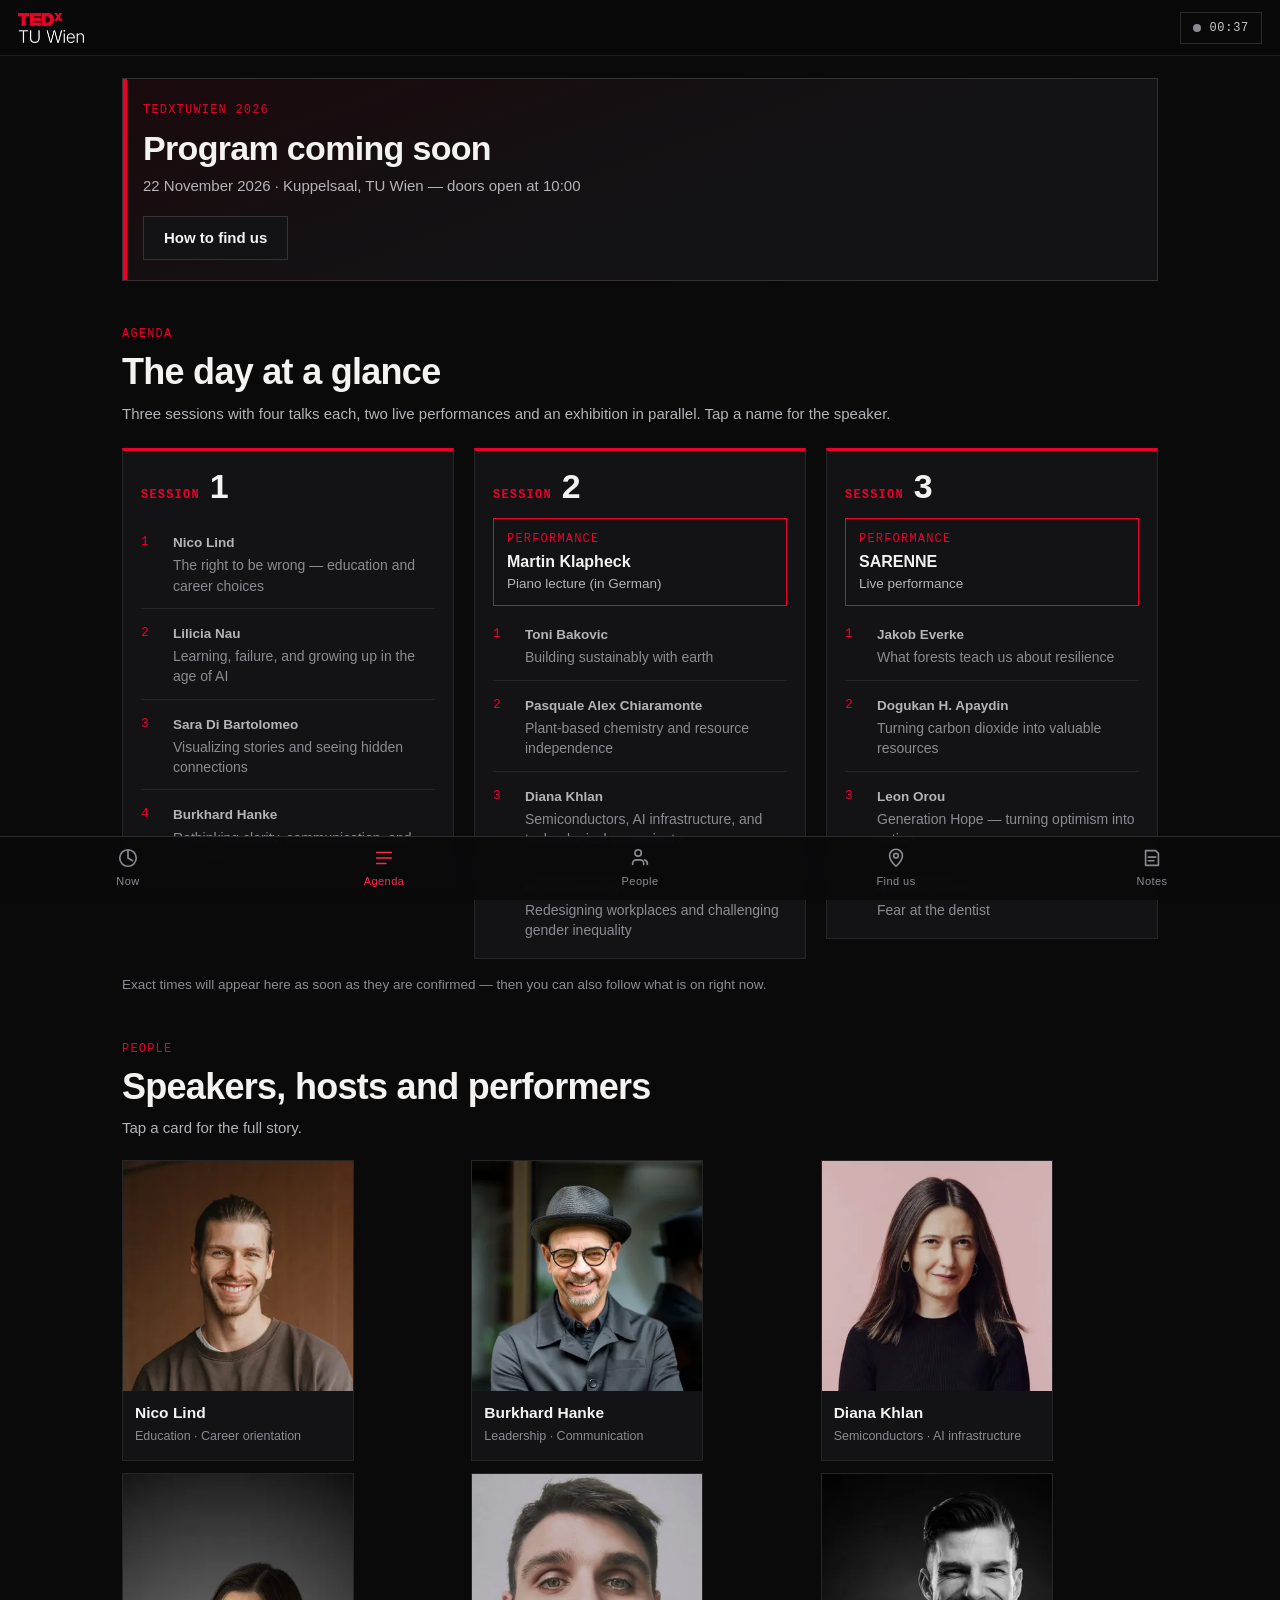
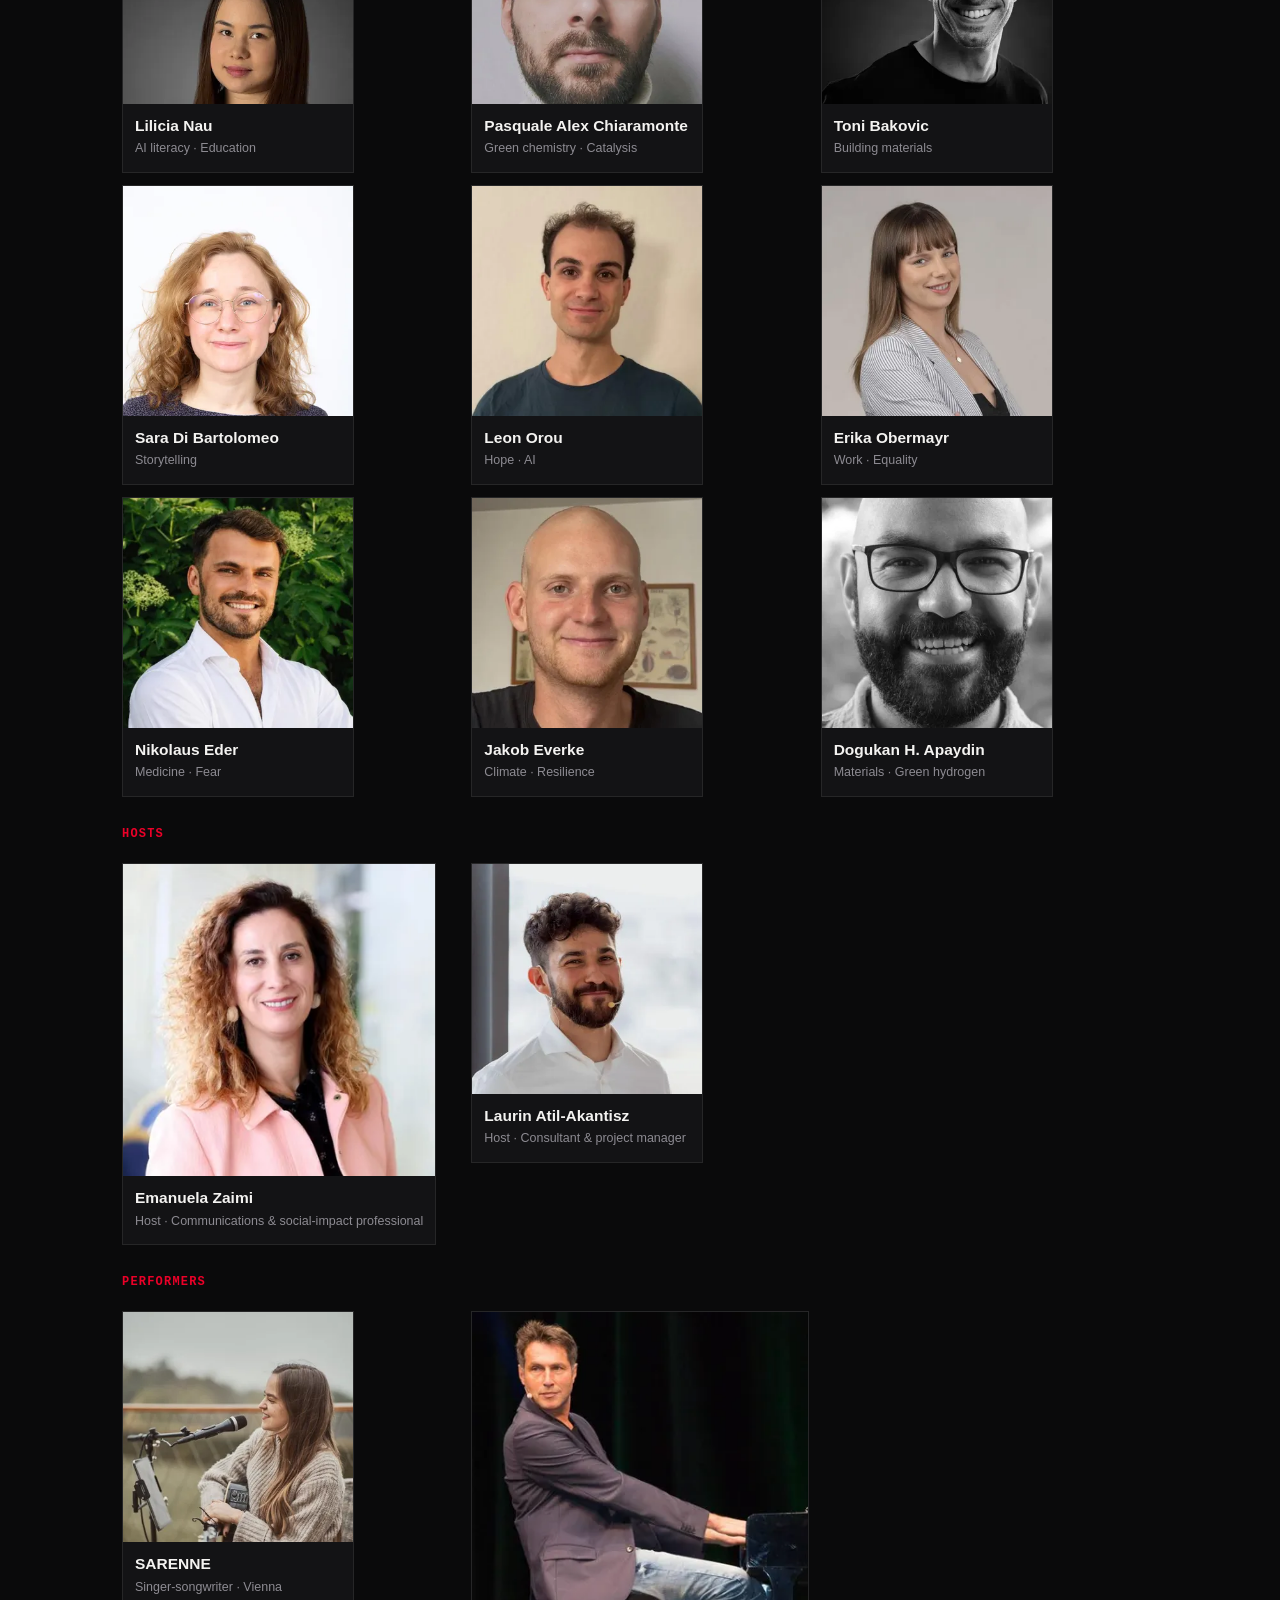
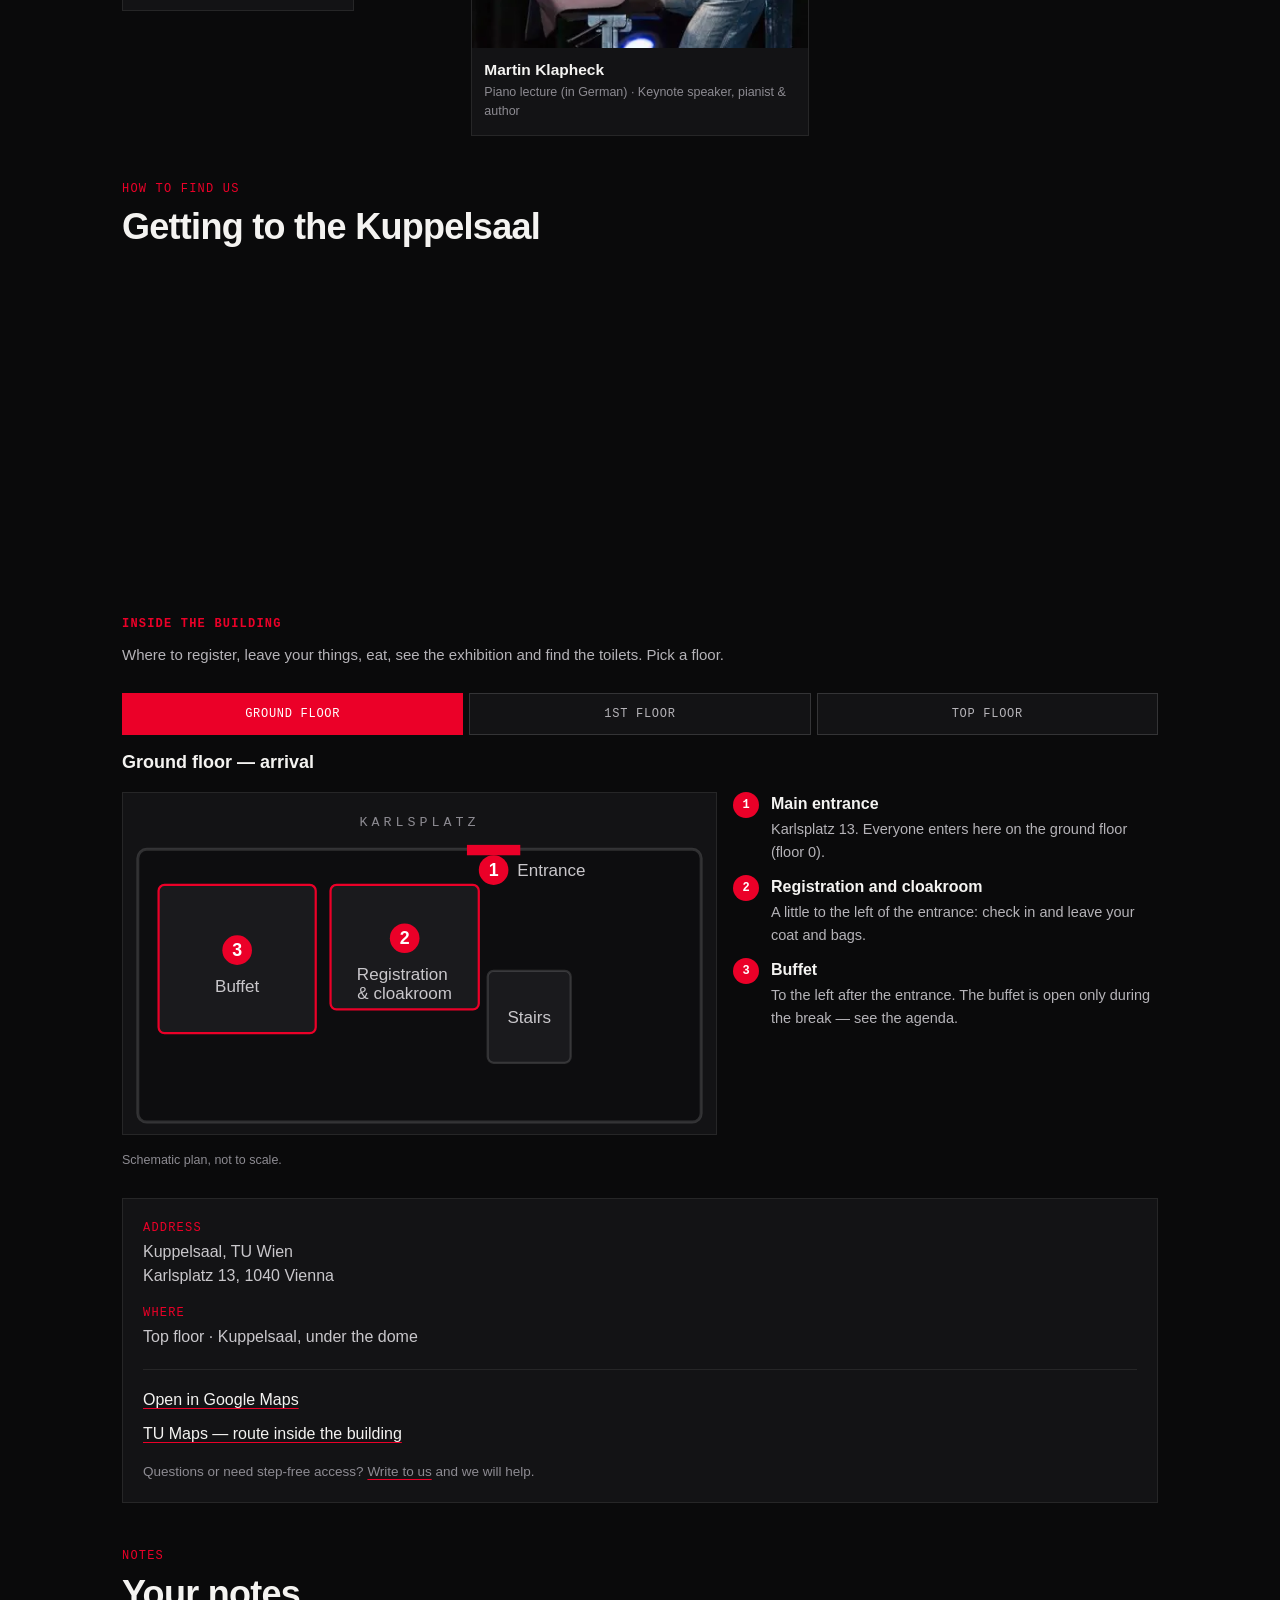
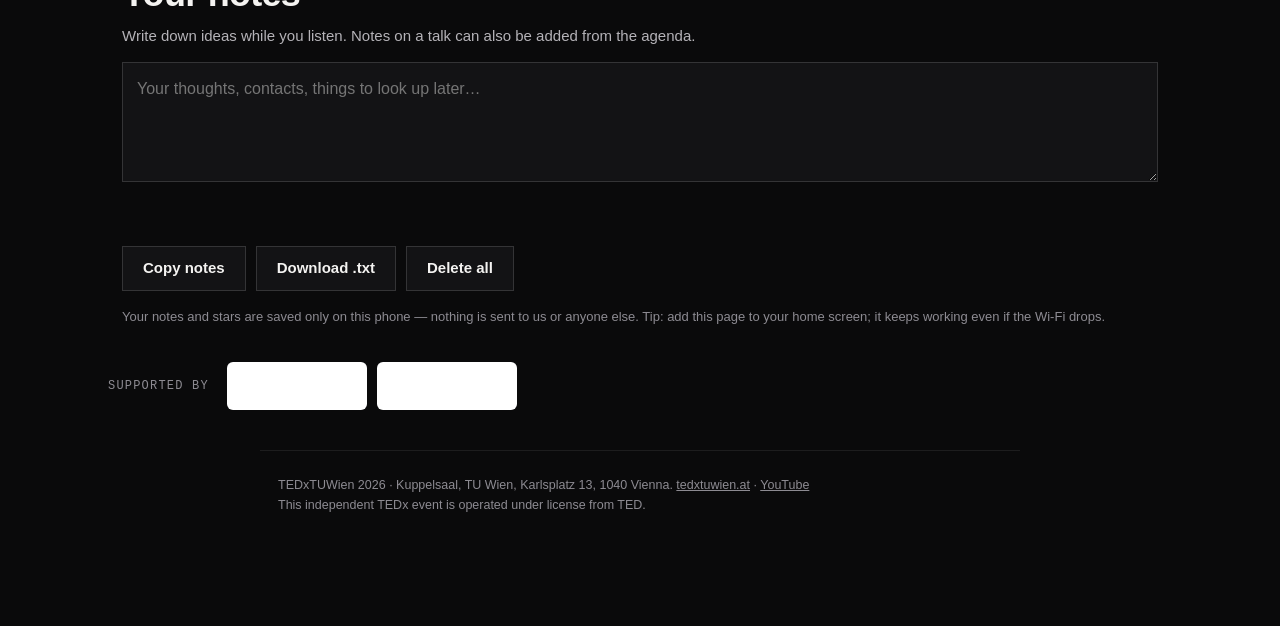
==== commit 6e7777c1: "Build of d39bf22" ====
--- a/index.html
+++ b/index.html
@@ -1,8 +1,18 @@
-<!DOCTYPE html><html lang="en"> <head><meta charset="utf-8"><meta name="viewport" content="width=device-width, initial-scale=1, viewport-fit=cover"><title>TEDxTUWien 2026 — Program</title><meta name="description" content="The live program of TEDxTUWien 2026: what is on now, the agenda, speakers, directions and your notes."><meta name="theme-color" content="#0A0A0B"><meta name="robots" content="noindex"><meta name="referrer" content="no-referrer"><link rel="icon" type="image/svg+xml" href="/program/favicon.svg"><link rel="apple-touch-icon" href="/program/icon-192.png"><link rel="manifest" href="/program/manifest.webmanifest"><meta http-equiv="content-security-policy" content="default-src 'none';img-src 'self' data:;font-src 'self';connect-src 'self';worker-src 'self';manifest-src 'self';form-action 'none';base-uri 'self';object-src 'none'; script-src 'self' 'sha256-xIb/Pa7FUshAu4ihwjchYcQpyCI8eS8kt40GpOAYCz8=' 'sha256-1BvDVWLr3QCC20uHhUDi27eDFVJpk1uMQJGIWKUks2I=' 'sha256-kmZE/W8I1iuTnl1b3yqzv9/DQZenPngd3NjSKMQl7y0=' 'sha256-Y8t0ntteBwH+PqGKUyjWW3CAk+BNJKSoQc0xZ68FjhM=' 'sha256-0O7iB6zr9x0r6X6eWYITC9V5q+yWCGAoFvcysBGbY9Q='; style-src 'self' 'sha256-Hw23oPs2fQQmkAXcZ7RcNHYTnBPC6nFzAL6jhCcsemM=' 'sha256-47DEQpj8HBSa+/TImW+5JCeuQeRkm5NMpJWZG3hSuFU=';"><link rel="stylesheet" href="/program/assets/Layout.6ktjTFwR.css"></head> <body data-base="/program/"> <a class="skip-link" href="#now">Skip to content</a>  <div class="app" data-app data-title="TEDxTUWien 2026" data-offset="+01:00" data-doors="2026-11-22T10:00:00+01:00"> <header class="top"> <a class="brand" href="#now" aria-label="TEDxTUWien">  <img src="/program/assets/logo-white-cropped.wTfayhI8_Z2nAzRT.webp" alt="TEDxTUWien" loading="eager" decoding="async" width="131" height="60" class="brand-img"> </a> <p class="chip" data-chip data-live="false" role="status"> <span class="dot" aria-hidden="true"></span><span data-chip-text>Vienna</span> </p> </header>  <main> <!-- NOW --><section id="now" class="panel now" aria-labelledby="now-title"> <div class="now-card" data-now data-phase="loading"> <p class="mono now-kicker" data-now-kicker>TEDxTUWien 2026</p> <h1 id="now-title" class="now-title" data-now-title>Program</h1> <p class="now-sub" data-now-sub>
-22 November 2026 · Kuppelsaal, TU Wien, Karlsplatz 13 </p> <progress class="now-progress" data-now-progress value="0" max="1" hidden></progress> <p class="now-next" data-now-next hidden></p> <div class="now-actions"> <button type="button" class="btn btn--solid" data-jump hidden>Jump to now</button> <a class="btn" href="#find">How to find us</a> </div> </div> <noscript><p class="lead">Please enable JavaScript to see what is on right now.</p></noscript> </section> <!-- AGENDA --> <section id="agenda" class="panel" aria-labelledby="agenda-title"> <p class="mono eyebrow">Agenda</p> <h2 id="agenda-title" class="h2">The day at a glance</h2> <p class="empty">
-The program of TEDxTUWien 2026 is not final yet — it will appear here as soon as it is
-            published. Meet the speakers in the meantime, and find out how to get to the venue.
-</p> </section> <!-- PEOPLE --> <section id="speakers" class="panel" aria-labelledby="speakers-title"> <p class="mono eyebrow">People</p> <h2 id="speakers-title" class="h2">Speakers, hosts and performers</h2> <p class="lead">Tap a card for the full story.</p> <ul class="people"> <li> <button type="button" class="person" data-person-open="nico">  <img src="/program/assets/nico.BfSO3BF__FTQr4.webp" srcset="/program/assets/nico.BfSO3BF__2fMX1i.webp 180w, /program/assets/nico.BfSO3BF__FTQr4.webp 360w" alt sizes="(min-width: 720px) 230px, 45vw" loading="lazy" decoding="async" width="360" height="360"> <span class="person-body"> <span class="person-name">Nico Lind</span> <span class="person-tag">Education · Career orientation</span> </span> </button> </li><li> <button type="button" class="person" data-person-open="burkhard">  <img src="/program/assets/burkhard.CeSJCN3g_Z2nGjSB.webp" srcset="/program/assets/burkhard.CeSJCN3g_Z2li2Nh.webp 180w, /program/assets/burkhard.CeSJCN3g_Z2nGjSB.webp 360w" alt sizes="(min-width: 720px) 230px, 45vw" loading="lazy" decoding="async" width="360" height="360"> <span class="person-body"> <span class="person-name">Burkhard Hanke</span> <span class="person-tag">Leadership · Communication</span> </span> </button> </li><li> <button type="button" class="person" data-person-open="diana">  <img src="/program/assets/diana.BOeBPhRZ_67I1k.webp" srcset="/program/assets/diana.BOeBPhRZ_10loX9.webp 180w, /program/assets/diana.BOeBPhRZ_67I1k.webp 360w" alt sizes="(min-width: 720px) 230px, 45vw" loading="lazy" decoding="async" width="360" height="360"> <span class="person-body"> <span class="person-name">Diana Khlan</span> <span class="person-tag">Semiconductors · AI infrastructure</span> </span> </button> </li><li> <button type="button" class="person" data-person-open="lilicia">  <img src="/program/assets/lilicia.DaMuR7Tk_22BO2j.webp" srcset="/program/assets/lilicia.DaMuR7Tk_Zp8abq.webp 180w, /program/assets/lilicia.DaMuR7Tk_22BO2j.webp 360w" alt sizes="(min-width: 720px) 230px, 45vw" loading="lazy" decoding="async" width="360" height="360"> <span class="person-body"> <span class="person-name">Lilicia Nau</span> <span class="person-tag">AI literacy · Education</span> </span> </button> </li><li> <button type="button" class="person" data-person-open="pasquale">  <img src="/program/assets/pasquale.CCpwCO5W_ZMUP4v.webp" srcset="/program/assets/pasquale.CCpwCO5W_1OvjvG.webp 180w, /program/assets/pasquale.CCpwCO5W_ZMUP4v.webp 360w" alt sizes="(min-width: 720px) 230px, 45vw" loading="lazy" decoding="async" width="360" height="360"> <span class="person-body"> <span class="person-name">Pasquale Alex Chiaramonte</span> <span class="person-tag">Green chemistry · Catalysis</span> </span> </button> </li><li> <button type="button" class="person" data-person-open="toni">  <img src="/program/assets/toni.PiwLhw51_Z18gUf4.webp" srcset="/program/assets/toni.PiwLhw51_Z16teFl.webp 180w, /program/assets/toni.PiwLhw51_Z18gUf4.webp 360w" alt sizes="(min-width: 720px) 230px, 45vw" loading="lazy" decoding="async" width="360" height="360"> <span class="person-body"> <span class="person-name">Toni Bakovic</span> <span class="person-tag">Building materials</span> </span> </button> </li><li> <button type="button" class="person" data-person-open="sara">  <img src="/program/assets/sara.DInoAD97_2t7c1l.webp" srcset="/program/assets/sara.DInoAD97_2uTRA4.webp 180w, /program/assets/sara.DInoAD97_2t7c1l.webp 360w" alt sizes="(min-width: 720px) 230px, 45vw" loading="lazy" decoding="async" width="360" height="360"> <span class="person-body"> <span class="person-name">Sara Di Bartolomeo</span> <span class="person-tag">Storytelling</span> </span> </button> </li><li> <button type="button" class="person" data-person-open="leon">  <img src="/program/assets/leon.BKmVYDKj_Nw9pd.webp" srcset="/program/assets/leon.BKmVYDKj_2npfYr.webp 180w, /program/assets/leon.BKmVYDKj_Nw9pd.webp 360w" alt sizes="(min-width: 720px) 230px, 45vw" loading="lazy" decoding="async" width="360" height="360"> <span class="person-body"> <span class="person-name">Leon Orou</span> <span class="person-tag">Hope · AI</span> </span> </button> </li><li> <button type="button" class="person" data-person-open="erika">  <img src="/program/assets/erika.MjvDwOD-_B0Qly.webp" srcset="/program/assets/erika.MjvDwOD-_Z1vYFCd.webp 180w, /program/assets/erika.MjvDwOD-_B0Qly.webp 360w" alt sizes="(min-width: 720px) 230px, 45vw" loading="lazy" decoding="async" width="360" height="360"> <span class="person-body"> <span class="person-name">Erika Obermayr</span> <span class="person-tag">Work · Equality</span> </span> </button> </li><li> <button type="button" class="person" data-person-open="nikolaus">  <img src="/program/assets/nikolaus.mUinv9Qx_mzicg.webp" srcset="/program/assets/nikolaus.mUinv9Qx_Z25aG1t.webp 180w, /program/assets/nikolaus.mUinv9Qx_mzicg.webp 360w" alt sizes="(min-width: 720px) 230px, 45vw" loading="lazy" decoding="async" width="360" height="360"> <span class="person-body"> <span class="person-name">Nikolaus Eder</span> <span class="person-tag">Medicine · Fear</span> </span> </button> </li><li> <button type="button" class="person" data-person-open="jakob">  <img src="/program/assets/jakob.BzuIICod_1fuggg.webp" srcset="/program/assets/jakob.BzuIICod_ZRvgHv.webp 180w, /program/assets/jakob.BzuIICod_1fuggg.webp 360w" alt sizes="(min-width: 720px) 230px, 45vw" loading="lazy" decoding="async" width="360" height="360"> <span class="person-body"> <span class="person-name">Jakob Everke</span> <span class="person-tag">Climate · Resilience</span> </span> </button> </li><li> <button type="button" class="person" data-person-open="dogukan">  <img src="/program/assets/dogukan.DpOug6Vc_Z1oOtqP.webp" srcset="/program/assets/dogukan.DpOug6Vc_ZuAMu1.webp 180w, /program/assets/dogukan.DpOug6Vc_Z1oOtqP.webp 360w" alt sizes="(min-width: 720px) 230px, 45vw" loading="lazy" decoding="async" width="360" height="360"> <span class="person-body"> <span class="person-name">Dogukan H. Apaydin</span> <span class="person-tag">Materials · Green hydrogen</span> </span> </button> </li> </ul>  <h3 class="mono people-group">Hosts</h3> <ul class="people"> <li> <button type="button" class="person" data-person-open="emanuela">  <img src="/program/assets/emanuela.C_ifdrKU_ZhTL5P.webp" srcset="/program/assets/emanuela.C_ifdrKU_2kwnum.webp 180w, /program/assets/emanuela.C_ifdrKU_ZhTL5P.webp 360w" alt sizes="(min-width: 720px) 230px, 45vw" loading="lazy" decoding="async" width="360" height="360"> <span class="person-body"> <span class="person-name">Emanuela Zaimi</span> <span class="person-tag">Host · Communications &amp; social-impact professional</span> </span> </button> </li><li> <button type="button" class="person" data-person-open="laurin">  <img src="/program/assets/laurin.n71R1qe7_Z24Pw3p.webp" srcset="/program/assets/laurin.n71R1qe7_Z232PtG.webp 180w, /program/assets/laurin.n71R1qe7_Z24Pw3p.webp 360w" alt sizes="(min-width: 720px) 230px, 45vw" loading="lazy" decoding="async" width="360" height="360"> <span class="person-body"> <span class="person-name">Laurin Atil-Akantisz</span> <span class="person-tag">Host · Consultant &amp; project manager</span> </span> </button> </li> </ul>  <h3 class="mono people-group">Performers</h3> <ul class="people"> <li> <button type="button" class="person" data-person-open="sarenne">  <img src="/program/assets/sarenne.DZHOQEmE_Z1bxlW3.webp" srcset="/program/assets/sarenne.DZHOQEmE_ZhjF0e.webp 180w, /program/assets/sarenne.DZHOQEmE_Z1bxlW3.webp 360w" alt sizes="(min-width: 720px) 230px, 45vw" loading="lazy" decoding="async" width="360" height="360"> <span class="person-body"> <span class="person-name">SARENNE</span> <span class="person-tag">Singer-songwriter · Vienna</span> </span> </button> </li><li> <button type="button" class="person" data-person-open="martin">  <img src="/program/assets/martin.CmvE4E84_ZQrE9b.webp" srcset="/program/assets/martin.CmvE4E84_ZODXzs.webp 180w, /program/assets/martin.CmvE4E84_ZQrE9b.webp 360w" alt sizes="(min-width: 720px) 230px, 45vw" loading="lazy" decoding="async" width="360" height="360"> <span class="person-body"> <span class="person-name">Martin Klapheck</span> <span class="person-tag">Piano lecture (in German) · Keynote speaker, pianist &amp; author</span> </span> </button> </li> </ul>  </section> <!-- FIND US --> <section id="find" class="panel" aria-labelledby="find-title"> <p class="mono eyebrow">How to find us</p> <h2 id="find-title" class="h2">Getting to the Kuppelsaal</h2> <ol class="route" data-reveal> <li class="step"> <span class="step-dot" aria-hidden="true"> 1 </span> <div> <h3 class="step-title">Arrive at Karlsplatz</h3> <p class="step-text">The U-Bahn lines U1, U2 and U4 stop at Karlsplatz, right next to the TU Wien main building.</p> </div> </li><li class="step"> <span class="step-dot" aria-hidden="true"> 2 </span> <div> <h3 class="step-title">Find the main building</h3> <p class="step-text">TU Wien, Karlsplatz 13, 1040 Vienna — enter through the main entrance.</p> </div> </li><li class="step"> <span class="step-dot" aria-hidden="true"> 3 </span> <div> <h3 class="step-title">Go up to the Kuppelsaal</h3> <p class="step-text">The hall is in Stiege 1 on the 4th floor, right under the dome.</p> </div> </li><li class="step"> <span class="step-dot" aria-hidden="true"> 4 </span> <div> <h3 class="step-title">Check in and enjoy</h3> <p class="step-text">Doors open at 10:00, the first session starts at 11:00.</p> </div> </li> </ol> <aside class="facts"> <dl> <div> <dt class="mono">Address</dt> <dd> Kuppelsaal, TU Wien<br> Karlsplatz 13, 1040 Vienna </dd> </div> <div> <dt class="mono">Where</dt> <dd>Stiege 1 · 4th floor · under the dome</dd> </div> <div> <dt class="mono">Doors</dt> <dd>10:00 — first session at 11:00</dd> </div> </dl> <ul class="links"> <li> <a href="https://www.google.com/maps/search/?api=1&amp;query=Kuppelsaal+TU+Wien+Karlsplatz+13+1040+Wien" target="_blank" rel="noopener noreferrer">Open in Google Maps</a> </li> <li> <a href="https://maps.tuwien.ac.at/?q=AA0448" target="_blank" rel="noopener noreferrer">
+<!DOCTYPE html><html lang="en"> <head><meta charset="utf-8"><meta name="viewport" content="width=device-width, initial-scale=1, viewport-fit=cover"><title>TEDxTUWien 2026 — Program</title><meta name="description" content="The live program of TEDxTUWien 2026: what is on now, the agenda, speakers, directions and your notes."><meta name="theme-color" content="#0A0A0B"><meta name="robots" content="noindex"><meta name="referrer" content="no-referrer"><link rel="icon" type="image/svg+xml" href="/favicon.svg"><link rel="apple-touch-icon" href="/icon-192.png"><link rel="manifest" href="/manifest.webmanifest"><meta http-equiv="content-security-policy" content="default-src 'none';img-src 'self' data:;font-src 'self';connect-src 'self';worker-src 'self';manifest-src 'self';form-action 'none';base-uri 'self';object-src 'none'; script-src 'self' 'sha256-xIb/Pa7FUshAu4ihwjchYcQpyCI8eS8kt40GpOAYCz8=' 'sha256-1BvDVWLr3QCC20uHhUDi27eDFVJpk1uMQJGIWKUks2I=' 'sha256-kmZE/W8I1iuTnl1b3yqzv9/DQZenPngd3NjSKMQl7y0=' 'sha256-Y8t0ntteBwH+PqGKUyjWW3CAk+BNJKSoQc0xZ68FjhM=' 'sha256-0O7iB6zr9x0r6X6eWYITC9V5q+yWCGAoFvcysBGbY9Q='; style-src 'self' 'sha256-Hw23oPs2fQQmkAXcZ7RcNHYTnBPC6nFzAL6jhCcsemM=' 'sha256-47DEQpj8HBSa+/TImW+5JCeuQeRkm5NMpJWZG3hSuFU=';"><link rel="stylesheet" href="/assets/Layout.jgF9iu4B.css"></head> <body data-base="/"> <a class="skip-link" href="#now">Skip to content</a>  <div class="app" data-app data-title="TEDxTUWien 2026" data-offset="+01:00" data-doors="2026-11-22T10:00:00+01:00"> <header class="top"> <a class="brand" href="#now" aria-label="TEDxTUWien">  <img src="/assets/logo-white-cropped.wTfayhI8_Z24B0nx.webp" alt="TEDxTUWien" loading="eager" decoding="async" width="131" height="60" class="brand-img"> </a> <p class="chip" data-chip data-live="false" role="status"> <span class="dot" aria-hidden="true"></span><span data-chip-text>Vienna</span> </p> </header>  <main> <!-- NOW --><section id="now" class="panel now" aria-labelledby="now-title"> <div class="now-card" data-now data-phase="loading"> <p class="mono now-kicker" data-now-kicker>TEDxTUWien 2026</p> <h1 id="now-title" class="now-title" data-now-title>Program</h1> <p class="now-sub" data-now-sub>
+22 November 2026 · Kuppelsaal, TU Wien, Karlsplatz 13 </p> <progress class="now-progress" data-now-progress value="0" max="1" hidden></progress> <p class="now-next" data-now-next hidden></p> <div class="now-actions"> <button type="button" class="btn btn--solid" data-jump hidden>Jump to now</button> <a class="btn" href="#find">How to find us</a> </div> </div> <noscript><p class="lead">Please enable JavaScript to see what is on right now.</p></noscript> </section> <!-- AGENDA --> <section id="agenda" class="panel" aria-labelledby="agenda-title"> <p class="mono eyebrow">Agenda</p> <h2 id="agenda-title" class="h2">The day at a glance</h2>  <p class="lead">
+Three sessions with four talks each, two live performances and an exhibition in
+              parallel. Tap a name for the speaker.
+</p> <div class="sessions"> <section class="session" aria-label="Session 1"> <h3 class="session-head"> <span class="mono">Session</span> <span class="session-num">1</span> </h3>  <ol class="session-talks"> <li> <button type="button" class="session-talk" data-person-open="nico"> <span class="n" aria-hidden="true"> 1 </span> <span> <span class="who">Nico Lind</span> <span class="topic">The right to be wrong — education and career choices</span> </span> </button> </li><li> <button type="button" class="session-talk" data-person-open="lilicia"> <span class="n" aria-hidden="true"> 2 </span> <span> <span class="who">Lilicia Nau</span> <span class="topic">Learning, failure, and growing up in the age of AI</span> </span> </button> </li><li> <button type="button" class="session-talk" data-person-open="sara"> <span class="n" aria-hidden="true"> 3 </span> <span> <span class="who">Sara Di Bartolomeo</span> <span class="topic">Visualizing stories and seeing hidden connections</span> </span> </button> </li><li> <button type="button" class="session-talk" data-person-open="burkhard"> <span class="n" aria-hidden="true"> 4 </span> <span> <span class="who">Burkhard Hanke</span> <span class="topic">Rethinking clarity, communication, and listening</span> </span> </button> </li> </ol> </section><section class="session" aria-label="Session 2"> <h3 class="session-head"> <span class="mono">Session</span> <span class="session-num">2</span> </h3> <button type="button" class="perf" data-person-open="martin"> <span class="mono">Performance</span> <strong>Martin Klapheck</strong> <span>Piano lecture (in German)</span> </button> <ol class="session-talks"> <li> <button type="button" class="session-talk" data-person-open="toni"> <span class="n" aria-hidden="true"> 1 </span> <span> <span class="who">Toni Bakovic</span> <span class="topic">Building sustainably with earth</span> </span> </button> </li><li> <button type="button" class="session-talk" data-person-open="pasquale"> <span class="n" aria-hidden="true"> 2 </span> <span> <span class="who">Pasquale Alex Chiaramonte</span> <span class="topic">Plant-based chemistry and resource independence</span> </span> </button> </li><li> <button type="button" class="session-talk" data-person-open="diana"> <span class="n" aria-hidden="true"> 3 </span> <span> <span class="who">Diana Khlan</span> <span class="topic">Semiconductors, AI infrastructure, and technological sovereignty</span> </span> </button> </li><li> <button type="button" class="session-talk" data-person-open="erika"> <span class="n" aria-hidden="true"> 4 </span> <span> <span class="who">Erika Obermayr</span> <span class="topic">Redesigning workplaces and challenging gender inequality</span> </span> </button> </li> </ol> </section><section class="session" aria-label="Session 3"> <h3 class="session-head"> <span class="mono">Session</span> <span class="session-num">3</span> </h3> <button type="button" class="perf" data-person-open="sarenne"> <span class="mono">Performance</span> <strong>SARENNE</strong> <span>Live performance</span> </button> <ol class="session-talks"> <li> <button type="button" class="session-talk" data-person-open="jakob"> <span class="n" aria-hidden="true"> 1 </span> <span> <span class="who">Jakob Everke</span> <span class="topic">What forests teach us about resilience</span> </span> </button> </li><li> <button type="button" class="session-talk" data-person-open="dogukan"> <span class="n" aria-hidden="true"> 2 </span> <span> <span class="who">Dogukan H. Apaydin</span> <span class="topic">Turning carbon dioxide into valuable resources</span> </span> </button> </li><li> <button type="button" class="session-talk" data-person-open="leon"> <span class="n" aria-hidden="true"> 3 </span> <span> <span class="who">Leon Orou</span> <span class="topic">Generation Hope — turning optimism into action</span> </span> </button> </li><li> <button type="button" class="session-talk" data-person-open="nikolaus"> <span class="n" aria-hidden="true"> 4 </span> <span> <span class="who">Nikolaus Eder</span> <span class="topic">Fear at the dentist</span> </span> </button> </li> </ol> </section> </div> <p class="times-note">
+Exact times will appear here as soon as they are confirmed — then you can also follow
+              what is on right now.
+</p>  </section> <!-- PEOPLE --> <section id="speakers" class="panel" aria-labelledby="speakers-title"> <p class="mono eyebrow">People</p> <h2 id="speakers-title" class="h2">Speakers, hosts and performers</h2> <p class="lead">Tap a card for the full story.</p> <ul class="people"> <li> <button type="button" class="person" data-person-open="nico">  <img src="/assets/nico.BfSO3BF__Z1v5nz7.webp" srcset="/assets/nico.BfSO3BF__Z147Bfm.webp 180w, /assets/nico.BfSO3BF__Z1v5nz7.webp 360w" alt sizes="(min-width: 720px) 230px, 45vw" loading="lazy" decoding="async" width="360" height="360"> <span class="person-body"> <span class="person-name">Nico Lind</span> <span class="person-tag">Education · Career orientation</span> </span> </button> </li><li> <button type="button" class="person" data-person-open="burkhard">  <img src="/assets/burkhard.CeSJCN3g_88uEK.webp" srcset="/assets/burkhard.CeSJCN3g_7hyvH.webp 180w, /assets/burkhard.CeSJCN3g_88uEK.webp 360w" alt sizes="(min-width: 720px) 230px, 45vw" loading="lazy" decoding="async" width="360" height="360"> <span class="person-body"> <span class="person-name">Burkhard Hanke</span> <span class="person-tag">Leadership · Communication</span> </span> </button> </li><li> <button type="button" class="person" data-person-open="diana">  <img src="/assets/diana.BOeBPhRZ_1RQ8oX.webp" srcset="/assets/diana.BOeBPhRZ_1hAgNO.webp 180w, /assets/diana.BOeBPhRZ_1RQ8oX.webp 360w" alt sizes="(min-width: 720px) 230px, 45vw" loading="lazy" decoding="async" width="360" height="360"> <span class="person-body"> <span class="person-name">Diana Khlan</span> <span class="person-tag">Semiconductors · AI infrastructure</span> </span> </button> </li><li> <button type="button" class="person" data-person-open="lilicia">  <img src="/assets/lilicia.DaMuR7Tk_Z17UVVl.webp" srcset="/assets/lilicia.DaMuR7Tk_Lhsgh.webp 180w, /assets/lilicia.DaMuR7Tk_Z17UVVl.webp 360w" alt sizes="(min-width: 720px) 230px, 45vw" loading="lazy" decoding="async" width="360" height="360"> <span class="person-body"> <span class="person-name">Lilicia Nau</span> <span class="person-tag">AI literacy · Education</span> </span> </button> </li><li> <button type="button" class="person" data-person-open="pasquale">  <img src="/assets/pasquale.CCpwCO5W_22agNW.webp" srcset="/assets/pasquale.CCpwCO5W_Z18NrMm.webp 180w, /assets/pasquale.CCpwCO5W_22agNW.webp 360w" alt sizes="(min-width: 720px) 230px, 45vw" loading="lazy" decoding="async" width="360" height="360"> <span class="person-body"> <span class="person-name">Pasquale Alex Chiaramonte</span> <span class="person-tag">Green chemistry · Catalysis</span> </span> </button> </li><li> <button type="button" class="person" data-person-open="toni">  <img src="/assets/toni.PiwLhw51_Z1CAivj.webp" srcset="/assets/toni.PiwLhw51_Nleqv.webp 180w, /assets/toni.PiwLhw51_Z1CAivj.webp 360w" alt sizes="(min-width: 720px) 230px, 45vw" loading="lazy" decoding="async" width="360" height="360"> <span class="person-body"> <span class="person-name">Toni Bakovic</span> <span class="person-tag">Building materials</span> </span> </button> </li><li> <button type="button" class="person" data-person-open="sara">  <img src="/assets/sara.DInoAD97_1Fo21g.webp" srcset="/assets/sara.DInoAD97_ZWQyPQ.webp 180w, /assets/sara.DInoAD97_1Fo21g.webp 360w" alt sizes="(min-width: 720px) 230px, 45vw" loading="lazy" decoding="async" width="360" height="360"> <span class="person-body"> <span class="person-name">Sara Di Bartolomeo</span> <span class="person-tag">Storytelling</span> </span> </button> </li><li> <button type="button" class="person" data-person-open="leon">  <img src="/assets/leon.BKmVYDKj_12iE1h.webp" srcset="/assets/leon.BKmVYDKj_1tgql2.webp 180w, /assets/leon.BKmVYDKj_12iE1h.webp 360w" alt sizes="(min-width: 720px) 230px, 45vw" loading="lazy" decoding="async" width="360" height="360"> <span class="person-body"> <span class="person-name">Leon Orou</span> <span class="person-tag">Hope · AI</span> </span> </button> </li><li> <button type="button" class="person" data-person-open="erika">  <img src="/assets/erika.MjvDwOD-_2vWgmE.webp" srcset="/assets/erika.MjvDwOD-_WHrfG.webp 180w, /assets/erika.MjvDwOD-_2vWgmE.webp 360w" alt sizes="(min-width: 720px) 230px, 45vw" loading="lazy" decoding="async" width="360" height="360"> <span class="person-body"> <span class="person-name">Erika Obermayr</span> <span class="person-tag">Work · Equality</span> </span> </button> </li><li> <button type="button" class="person" data-person-open="nikolaus">  <img src="/assets/nikolaus.mUinv9Qx_ZtC731.webp" srcset="/assets/nikolaus.mUinv9Qx_1pAi9B.webp 180w, /assets/nikolaus.mUinv9Qx_ZtC731.webp 360w" alt sizes="(min-width: 720px) 230px, 45vw" loading="lazy" decoding="async" width="360" height="360"> <span class="person-body"> <span class="person-name">Nikolaus Eder</span> <span class="person-tag">Medicine · Fear</span> </span> </button> </li><li> <button type="button" class="person" data-person-open="jakob">  <img src="/assets/jakob.BzuIICod_Z1TKswz.webp" srcset="/assets/jakob.BzuIICod_1BbQao.webp 180w, /assets/jakob.BzuIICod_Z1TKswz.webp 360w" alt sizes="(min-width: 720px) 230px, 45vw" loading="lazy" decoding="async" width="360" height="360"> <span class="person-body"> <span class="person-name">Jakob Everke</span> <span class="person-tag">Climate · Resilience</span> </span> </button> </li><li> <button type="button" class="person" data-person-open="dogukan">  <img src="/assets/dogukan.DpOug6Vc_2xjwq.webp" srcset="/assets/dogukan.DpOug6Vc_ZxHx3I.webp 180w, /assets/dogukan.DpOug6Vc_2xjwq.webp 360w" alt sizes="(min-width: 720px) 230px, 45vw" loading="lazy" decoding="async" width="360" height="360"> <span class="person-body"> <span class="person-name">Dogukan H. Apaydin</span> <span class="person-tag">Materials · Green hydrogen</span> </span> </button> </li> </ul>  <h3 class="mono people-group">Hosts</h3> <ul class="people"> <li> <button type="button" class="person" data-person-open="emanuela">  <img src="/assets/emanuela.C_ifdrKU_Z197bl7.webp" srcset="/assets/emanuela.C_ifdrKU_K6dQv.webp 180w, /assets/emanuela.C_ifdrKU_Z197bl7.webp 360w" alt sizes="(min-width: 720px) 230px, 45vw" loading="lazy" decoding="async" width="360" height="360"> <span class="person-body"> <span class="person-name">Emanuela Zaimi</span> <span class="person-tag">Host · Communications &amp; social-impact professional</span> </span> </button> </li><li> <button type="button" class="person" data-person-open="laurin">  <img src="/assets/laurin.n71R1qe7_1p8Aum.webp" srcset="/assets/laurin.n71R1qe7_Z1e70mK.webp 180w, /assets/laurin.n71R1qe7_1p8Aum.webp 360w" alt sizes="(min-width: 720px) 230px, 45vw" loading="lazy" decoding="async" width="360" height="360"> <span class="person-body"> <span class="person-name">Laurin Atil-Akantisz</span> <span class="person-tag">Host · Consultant &amp; project manager</span> </span> </button> </li> </ul>  <h3 class="mono people-group">Performers</h3> <ul class="people"> <li> <button type="button" class="person" data-person-open="sarenne">  <img src="/assets/sarenne.DZHOQEmE_fOr1d.webp" srcset="/assets/sarenne.DZHOQEmE_ZkqpyV.webp 180w, /assets/sarenne.DZHOQEmE_fOr1d.webp 360w" alt sizes="(min-width: 720px) 230px, 45vw" loading="lazy" decoding="async" width="360" height="360"> <span class="person-body"> <span class="person-name">SARENNE</span> <span class="person-tag">Singer-songwriter · Vienna</span> </span> </button> </li><li> <button type="button" class="person" data-person-open="martin">  <img src="/assets/martin.CmvE4E84_Z2rEFpl.webp" srcset="/assets/martin.CmvE4E84_ZI8sw.webp 180w, /assets/martin.CmvE4E84_Z2rEFpl.webp 360w" alt sizes="(min-width: 720px) 230px, 45vw" loading="lazy" decoding="async" width="360" height="360"> <span class="person-body"> <span class="person-name">Martin Klapheck</span> <span class="person-tag">Piano lecture (in German) · Keynote speaker, pianist &amp; author</span> </span> </button> </li> </ul>  </section> <!-- FIND US --> <section id="find" class="panel" aria-labelledby="find-title"> <p class="mono eyebrow">How to find us</p> <h2 id="find-title" class="h2">Getting to the Kuppelsaal</h2> <ol class="route" data-reveal> <li class="step"> <span class="step-dot" aria-hidden="true"> 1 </span> <div> <h3 class="step-title">Arrive at Karlsplatz</h3> <p class="step-text">The U-Bahn lines U1, U2 and U4 stop at Karlsplatz, right next to the TU Wien main building.</p> </div> </li><li class="step"> <span class="step-dot" aria-hidden="true"> 2 </span> <div> <h3 class="step-title">Enter the main building</h3> <p class="step-text">TU Wien, Karlsplatz 13, 1040 Vienna. The entrance is on the ground floor (floor 0).</p> </div> </li><li class="step"> <span class="step-dot" aria-hidden="true"> 3 </span> <div> <h3 class="step-title">Register and leave your things</h3> <p class="step-text">Registration and the cloakroom are a little to the left of the entrance. The buffet is further left.</p> </div> </li><li class="step"> <span class="step-dot" aria-hidden="true"> 4 </span> <div> <h3 class="step-title">Go up to the Kuppelsaal</h3> <p class="step-text">The hall is on the top floor, right under the dome. The exhibition is on the 1st floor on the way.</p> </div> </li> </ol> <h3 class="mono guide-eyebrow">Inside the building</h3> <p class="lead">
+Where to register, leave your things, eat, see the exhibition and find the toilets. Pick a
+        floor.
+</p> <div class="floors"> <input type="radio" name="floor" id="fl-f0" checked><input type="radio" name="floor" id="fl-f1"><input type="radio" name="floor" id="fl-f4"> <div class="floor-tabs"> <label class="floor-tab" for="fl-f0"> Ground floor </label><label class="floor-tab" for="fl-f1"> 1st floor </label><label class="floor-tab" for="fl-f4"> Top floor </label> </div> <div class="floor-panels"> <section class="floor-panel" id="p-f0" aria-label="Ground floor — arrival"> <h4 class="floor-title">Ground floor — arrival</h4> <svg class="map" viewBox="0 0 400 230" role="img" aria-label="Schematic plan of the floor"> <text class="map-street" x="200" y="22" text-anchor="middle">KARLSPLATZ</text> <rect class="map-wall" x="10" y="38" width="380" height="184" rx="6"></rect>  <rect class="map-door" x="232" y="35" width="36" height="7"></rect> <circle class="map-pin" cx="250" cy="52" r="10"></circle> <text class="map-pin-n" x="250" y="56" text-anchor="middle">
+1
+</text> <text class="map-label" x="266" y="56">
+Entrance
+</text>   <rect class="map-zone map-zone--hl" x="140" y="62" width="100" height="84" rx="4"></rect> <text class="map-label" x="190" y="126" text-anchor="middle"> <tspan x="190" dy="0"> Registration </tspan><tspan x="190" dy="13"> &amp; cloakroom </tspan> </text>  <circle class="map-pin" cx="190" cy="98" r="10"></circle> <text class="map-pin-n" x="190" y="102" text-anchor="middle"> 2 </text>   <rect class="map-zone map-zone--hl" x="24" y="62" width="106" height="100" rx="4"></rect> <text class="map-label" x="77" y="134" text-anchor="middle"> <tspan x="77" dy="0"> Buffet </tspan> </text>  <circle class="map-pin" cx="77" cy="106" r="10"></circle> <text class="map-pin-n" x="77" y="110" text-anchor="middle"> 3 </text>   <rect class="map-zone" x="246" y="120" width="56" height="62" rx="4"></rect> <text class="map-label" x="274" y="155" text-anchor="middle"> <tspan x="274" dy="0"> Stairs </tspan> </text>   </svg> <ol class="places"> <li class="place"> <span class="place-n" aria-hidden="true"> 1 </span> <div> <p class="place-title">Main entrance</p> <p class="place-text">Karlsplatz 13. Everyone enters here on the ground floor (floor 0).</p> </div> </li><li class="place"> <span class="place-n" aria-hidden="true"> 2 </span> <div> <p class="place-title">Registration and cloakroom</p> <p class="place-text">A little to the left of the entrance: check in and leave your coat and bags.</p> </div> </li><li class="place"> <span class="place-n" aria-hidden="true"> 3 </span> <div> <p class="place-title">Buffet</p> <p class="place-text">To the left after the entrance. The buffet is open only during the break — see the agenda.</p> </div> </li> </ol> <p class="map-note">Schematic plan, not to scale.</p> </section><section class="floor-panel" id="p-f1" aria-label="1st floor — exhibition"> <h4 class="floor-title">1st floor — exhibition</h4> <svg class="map" viewBox="0 0 400 230" role="img" aria-label="Schematic plan of the floor"> <text class="map-street" x="200" y="22" text-anchor="middle">KARLSPLATZ</text> <rect class="map-wall" x="10" y="38" width="380" height="184" rx="6"></rect>   <rect class="map-zone map-zone--hl" x="28" y="62" width="226" height="140" rx="4"></rect> <text class="map-label" x="141" y="154" text-anchor="middle"> <tspan x="141" dy="0"> Exhibition </tspan> </text>  <circle class="map-pin" cx="141" cy="126" r="10"></circle> <text class="map-pin-n" x="141" y="130" text-anchor="middle"> 1 </text>   <rect class="map-zone" x="312" y="62" width="60" height="52" rx="4"></rect> <text class="map-label" x="342" y="110" text-anchor="middle"> <tspan x="342" dy="0"> Toilets </tspan> </text>  <circle class="map-pin" cx="342" cy="82" r="10"></circle> <text class="map-pin-n" x="342" y="86" text-anchor="middle"> 2 </text>   <rect class="map-zone" x="264" y="130" width="56" height="62" rx="4"></rect> <text class="map-label" x="292" y="165" text-anchor="middle"> <tspan x="292" dy="0"> Stairs </tspan> </text>   </svg> <ol class="places"> <li class="place"> <span class="place-n" aria-hidden="true"> 1 </span> <div> <p class="place-title">Exhibition</p> <p class="place-text">Open in parallel to the sessions. Visit all exhibitors and talk to them in person.</p> </div> </li><li class="place"> <span class="place-n" aria-hidden="true"> 2 </span> <div> <p class="place-title">Toilets</p> <p class="place-text">On this floor.</p> </div> </li> </ol> <p class="map-note">Schematic plan, not to scale.</p> </section><section class="floor-panel" id="p-f4" aria-label="Top floor — Kuppelsaal"> <h4 class="floor-title">Top floor — Kuppelsaal</h4> <svg class="map" viewBox="0 0 400 230" role="img" aria-label="Schematic plan of the floor"> <text class="map-street" x="200" y="22" text-anchor="middle">KARLSPLATZ</text> <rect class="map-wall" x="10" y="38" width="380" height="184" rx="6"></rect>   <rect class="map-zone map-zone--hl" x="94" y="62" width="214" height="148" rx="4"></rect> <text class="map-label" x="201" y="158" text-anchor="middle"> <tspan x="201" dy="0"> Kuppelsaal </tspan> </text>  <circle class="map-pin" cx="201" cy="130" r="10"></circle> <text class="map-pin-n" x="201" y="134" text-anchor="middle"> 1 </text>   <rect class="map-zone" x="22" y="62" width="62" height="70" rx="4"></rect> <text class="map-label" x="53" y="119" text-anchor="middle"> <tspan x="53" dy="0"> Backstage </tspan> </text>  <circle class="map-pin" cx="53" cy="91" r="10"></circle> <text class="map-pin-n" x="53" y="95" text-anchor="middle"> 2 </text>   <rect class="map-zone" x="320" y="62" width="60" height="52" rx="4"></rect> <text class="map-label" x="350" y="110" text-anchor="middle"> <tspan x="350" dy="0"> Toilets </tspan> </text>  <circle class="map-pin" cx="350" cy="82" r="10"></circle> <text class="map-pin-n" x="350" y="86" text-anchor="middle"> 3 </text>   <rect class="map-zone" x="320" y="130" width="60" height="62" rx="4"></rect> <text class="map-label" x="350" y="165" text-anchor="middle"> <tspan x="350" dy="0"> Stairs </tspan> </text>   </svg> <ol class="places"> <li class="place"> <span class="place-n" aria-hidden="true"> 1 </span> <div> <p class="place-title">Kuppelsaal</p> <p class="place-text">The event itself: all talks and performances, under the dome.</p> </div> </li><li class="place"> <span class="place-n" aria-hidden="true"> 2 </span> <div> <p class="place-title">Backstage room</p> <p class="place-text">For the speakers and performers (make-up and waiting).</p> </div> </li><li class="place"> <span class="place-n" aria-hidden="true"> 3 </span> <div> <p class="place-title">Toilets</p> <p class="place-text">On this floor.</p> </div> </li> </ol> <p class="map-note">Schematic plan, not to scale.</p> </section> </div> </div> <aside class="facts"> <dl> <div> <dt class="mono">Address</dt> <dd> Kuppelsaal, TU Wien<br> Karlsplatz 13, 1040 Vienna </dd> </div> <div> <dt class="mono">Where</dt> <dd>Top floor · Kuppelsaal, under the dome</dd> </div> </dl> <ul class="links"> <li> <a href="https://www.google.com/maps/search/?api=1&amp;query=Kuppelsaal+TU+Wien+Karlsplatz+13+1040+Wien" target="_blank" rel="noopener noreferrer">Open in Google Maps</a> </li> <li> <a href="https://maps.tuwien.ac.at/?q=AA0448" target="_blank" rel="noopener noreferrer">
 TU Maps — route inside the building
 </a> </li> </ul> <p class="help">
 Questions or need step-free access? <a href="mailto:office@tedxtuwien.at">Write to us</a> and we
@@ -12,6 +22,6 @@
 </p> <label class="sr-only" for="note-general">General notes</label> <textarea id="note-general" class="note-box" data-note-general maxlength="5000" placeholder="Your thoughts, contacts, things to look up later…"></textarea> <p class="saved" data-saved role="status" aria-live="polite"></p> <ul class="notes-list" data-notes-list></ul> <div class="notes-actions"> <button type="button" class="btn" data-copy>Copy notes</button> <button type="button" class="btn" data-download>Download .txt</button> <button type="button" class="btn" data-share hidden>Share</button> <button type="button" class="btn" data-clear>Delete all</button> </div> <p class="privacy">
 Your notes and stars are saved only on this phone — nothing is sent to us or anyone else.
         Tip: add this page to your home screen; it keeps working even if the Wi-Fi drops.
-</p> </section> </main> <footer class="foot"> <p> TEDxTUWien 2026 · Kuppelsaal, TU Wien, Karlsplatz 13, 1040 Vienna.
+</p> </section> </main> <div class="supporters"> <p class="mono">Supported by</p> <ul> <li> <a href="https://www.wienerstadtwerke.at/" target="_blank" rel="noopener noreferrer">  <img src="/assets/wiener-stadtwerke.B3f0fsXx_Z13JJ2r.webp" srcset="/assets/wiener-stadtwerke.B3f0fsXx_2r2jXM.webp 140w, /assets/wiener-stadtwerke.B3f0fsXx_bWjvB.webp 280w" alt="Wiener Stadtwerke" sizes="120px" loading="lazy" decoding="async" width="1200" height="321"> </a> </li><li> <a href="https://www.siemens.com/" target="_blank" rel="noopener noreferrer">  <img src="/assets/siemens.Cf7RtyrB_vA04Y.webp" srcset="/assets/siemens.Cf7RtyrB_1WaJPn.webp 140w, /assets/siemens.Cf7RtyrB_Z17MWhb.webp 280w" alt="Siemens" sizes="120px" loading="lazy" decoding="async" width="2000" height="318"> </a> </li> </ul> </div> <footer class="foot"> <p> TEDxTUWien 2026 · Kuppelsaal, TU Wien, Karlsplatz 13, 1040 Vienna.
 <a href="https://www.tedxtuwien.at/">tedxtuwien.at</a> ·
-<a href="https://www.youtube.com/@tedxtuwien">YouTube</a> </p> <p>This independent TEDx event is operated under license from TED.</p> </footer> <nav class="tabs" aria-label="Sections"> <a class="tab" href="#now" data-tab="now"> <svg viewBox="0 0 24 24" aria-hidden="true"> <path d="M12 3v9l5 3M21 12a9 9 0 1 1-18 0 9 9 0 0 1 18 0Z"></path> </svg> <span>Now</span> </a><a class="tab" href="#agenda" data-tab="agenda"> <svg viewBox="0 0 24 24" aria-hidden="true"> <path d="M4 6h16M4 12h16M4 18h10"></path> </svg> <span>Agenda</span> </a><a class="tab" href="#speakers" data-tab="speakers"> <svg viewBox="0 0 24 24" aria-hidden="true"> <path d="M16 19v-1a4 4 0 0 0-4-4H8a4 4 0 0 0-4 4v1M10 10a3.5 3.5 0 1 0 0-7 3.5 3.5 0 0 0 0 7ZM20 19v-1a4 4 0 0 0-3-3.9"></path> </svg> <span>People</span> </a><a class="tab" href="#find" data-tab="find"> <svg viewBox="0 0 24 24" aria-hidden="true"> <path d="M12 21s7-6.2 7-11.5a7 7 0 1 0-14 0C5 14.8 12 21 12 21ZM12 12a2.5 2.5 0 1 0 0-5 2.5 2.5 0 0 0 0 5Z"></path> </svg> <span>Find us</span> </a><a class="tab" href="#notes" data-tab="notes"> <svg viewBox="0 0 24 24" aria-hidden="true"> <path d="M5 4h11l3 3v13H5V4ZM8 11h8M8 15h6"></path> </svg> <span>Notes</span> </a> </nav> <dialog class="sheet" data-sheet aria-labelledby="sheet-title"> <div class="sheet-bar"> <span class="mono sheet-time" data-sheet-time></span> <button type="button" class="sheet-close" data-sheet-close aria-label="Close">×</button> </div> <div class="sheet-scroll"> <h2 id="sheet-title" class="sheet-title" data-sheet-title></h2> <div data-sheet-person></div> <h3 class="mono sheet-h">My notes</h3> <label class="sr-only" for="sheet-note">Notes</label> <textarea id="sheet-note" class="note-box" data-sheet-note maxlength="5000" placeholder="Your notes on this…"></textarea> <p class="saved" data-sheet-saved role="status" aria-live="polite"></p> <div class="sheet-actions" data-sheet-actions> <button type="button" class="btn" data-sheet-pick aria-pressed="false">☆ Add to my schedule</button> </div> </div> </dialog> <!-- One template per person: copied into the sheet when opened. --> <template data-person-tpl="nico"> <div class="sheet-person">  <img src="/program/assets/nico.BfSO3BF__Z2sABNt.webp" srcset="/program/assets/nico.BfSO3BF__Z2sABNt.webp 168w, /program/assets/nico.BfSO3BF__2nWPxq.webp 336w" alt="Nico Lind" sizes="84px" loading="lazy" decoding="async" width="168" height="168"> <div> <p class="sheet-name">Nico Lind</p> <p class="sheet-role">Co-Founder of Benno and Possibly</p> </div> </div> <p class="sheet-text"> <strong>Why teenagers deserve the right to be wrong</strong> </p>  <h3 class="mono sheet-h">About</h3> <p class="sheet-text">Nico Lind is a Viennese founder working on one question: how do young people find a career that actually fits them? He co-founded two EdTech start-ups, Benno and Possibly, which help 13- to 18-year-olds make career decisions based on their strengths and interests. Over the past four years, he and his team have run more than 500 workshops in Viennese schools and worked with over 10,000 students. They also help students get out of the classroom through taster days, short internships and company visits. Nico holds an MBA in International Talent Management and Leadership. Alongside his start-ups, he works as a certified digitalisation consultant for small and medium-sized businesses. Yet he is still curiously figuring out his own path, and believes that’s exactly the point of life.</p>   <h3 class="mono sheet-h">About the talk</h3> <p class="sheet-text">After working with more than 10,000 students in Austrian classrooms, one pattern stands out: at 14, we ask young people to make one of the biggest decisions of their lives. But they make it in a school system that, since 1774, has taught them that every question has exactly one right answer. That works for maths and physics. It doesn’t work for career choice, where most of us never find out whether a decision was “right” or “wrong,” and where careers rarely follow a straight line anymore. This talk argues that teenagers deserve the right to be wrong: the freedom to experiment, to try things out in the real world, and to say out loud, “I honestly don’t know what I want yet, and that’s okay.” It’s a mindset, which would not only benefit career changers, but everyone else too.</p>  <p class="sheet-links"> <a href="https://possibly.at/schulen" target="_blank" rel="noopener noreferrer"> possibly.at </a><a href="https://benno.school/" target="_blank" rel="noopener noreferrer"> benno.school </a> </p>  </template><template data-person-tpl="burkhard"> <div class="sheet-person">  <img src="/program/assets/burkhard.CeSJCN3g_4QYUL.webp" srcset="/program/assets/burkhard.CeSJCN3g_4QYUL.webp 168w, /program/assets/burkhard.CeSJCN3g_Z1zxyq6.webp 336w" alt="Burkhard Hanke" sizes="84px" loading="lazy" decoding="async" width="168" height="168"> <div> <p class="sheet-name">Burkhard Hanke</p> <p class="sheet-role">Author · Keynote Speaker · Leadership Trainer · Executive Coach</p> </div> </div> <p class="sheet-text"> <strong>Clarity Is Knowing When to Move</strong> </p>  <h3 class="mono sheet-h">About</h3> <p class="sheet-text">Burkhard Hanke is an author, keynote speaker, leadership trainer and executive coach with more than three decades of experience in consulting, management and leadership. Trained as a theologian with a focus on business ethics, he co-founded the German Business Ethics Network (DNWE) in 1993 and began his career in management consulting. He went on to hold senior roles at CSC and zeb, where he led recruiting and employer branding across 13 European countries and later served as Chief CSR Officer. Having conducted thousands of job interviews, he knows how often people talk past each other – even when both believe they are being perfectly clear. His books “KNALLHART empathisch. Führen mit Herz und Hirn” (2025) and “KNALLHART klar. Wie Führung durch klare Kommunikation gelingt” (forthcoming Oct 2026), published by Goldegg Verlag in Vienna, explore leadership, empathy and clear communication. Today he works with leaders and organizations as a speaker, coach and trainer.</p>   <h3 class="mono sheet-h">About the talk</h3> <p class="sheet-text">We tend to treat clarity as something we possess – and communication as the act of transferring it into someone else’s head; yet if the other person understands something different, can we really call our message clear? Drawing on the image of a tightrope walker, who stays on course not by holding a perfect position but by constantly correcting it, the talk shows that balance is not a fixed point but the ability to adjust without losing direction. The same is true when we talk to each other: real listening means allowing what we hear to change our own position, moving consciously between standpoint and expectations, I and we, closeness and distance, sending and receiving – because clarity does not live in one person’s head but emerges between people, and the key skill is not holding our position but knowing when to move.</p>  <p class="sheet-links"> <a href="https://www.burkhardhanke.com" target="_blank" rel="noopener noreferrer"> burkhardhanke.com </a> </p> <p class="privacy">Photo: Justin Bockey · © Burkhard Hanke</p> </template><template data-person-tpl="diana"> <div class="sheet-person">  <img src="/program/assets/diana.BOeBPhRZ_1LY0IO.webp" srcset="/program/assets/diana.BOeBPhRZ_1LY0IO.webp 168w, /program/assets/diana.BOeBPhRZ_Z3ib1J.webp 336w" alt="Diana Khlan" sizes="84px" loading="lazy" decoding="async" width="168" height="168"> <div> <p class="sheet-name">Diana Khlan</p> <p class="sheet-role">Semiconductor Strategy &amp; Technology Expert · Host of Chips Weekly</p> </div> </div> <p class="sheet-text"> <strong>The Chip War Is Not Really About Chips</strong> </p>  <h3 class="mono sheet-h">About</h3> <p class="sheet-text">Diana Khlan is a semiconductor industry professional, technology strategist and creator of Chips Weekly, where she explains the technologies and strategic shifts shaping the global chip industry and AI infrastructure. She has worked at Infineon Technologies for more than 10 years, with experience spanning semiconductor manufacturing, quality, product development and technology strategy. Diana holds an MSc from TU Wien and an MBA in Deep Tech. She regularly speaks about semiconductors, AI hardware, technological sovereignty and the global semiconductor ecosystem, with a focus on making complex technology understandable to a broader audience.</p>   <h3 class="mono sheet-h">About the talk</h3> <p class="sheet-text">We hear a lot about the “chip war,” but it is not really just about chips. The bigger story is about who controls the technology and infrastructure behind AI — the factories, machines, memory, energy and supply chains that make advanced computing possible. The talk looks at why no country can build all of this alone, why some technologies are so difficult to replace, and what this means for the future of AI and technological independence.</p>  <p class="sheet-links"> <a href="https://chipsweekly.net" target="_blank" rel="noopener noreferrer"> chipsweekly.net </a> </p>  </template><template data-person-tpl="lilicia"> <div class="sheet-person">  <img src="/program/assets/lilicia.DaMuR7Tk_8x6Q9.webp" srcset="/program/assets/lilicia.DaMuR7Tk_8x6Q9.webp 168w, /program/assets/lilicia.DaMuR7Tk_6xbAk.webp 336w" alt="Lilicia Nau" sizes="84px" loading="lazy" decoding="async" width="168" height="168"> <div> <p class="sheet-name">Lilicia Nau</p> <p class="sheet-role">Founder of Eduskai · Tech Content Creator</p> </div> </div> <p class="sheet-text"> <strong>The most dangerous question in the age of AI</strong> </p>  <h3 class="mono sheet-h">About</h3> <p class="sheet-text">Lilicia enrolled in university at the age of 14 while still attending high school. Today, at 18, she is a programmer, startup founder, content creator, musician, and martial artist, and is set to graduate with a bachelor’s degree in Business Informatics this term. She chose to accelerate her education specifically to buy herself enough time for “failure.” Through hands-on experience, experimentation, and trial and error, she is now dedicated to developing learning tools and spaces that promote AI literacy for everyone — preparing the next generation to keep pace with an algorithm-driven world.</p>   <h3 class="mono sheet-h">About the talk</h3> <p class="sheet-text">“What do you want to be when you grow up?” In a world where AI can do almost anything and change is unpredictable, this question might be a trap for children. But what if the very things we urge them to avoid turn out to be the keys to their survival in that future?</p>  <p class="sheet-links"> <a href="https://www.linkedin.com/in/lilicia-nau-4720b3362/" target="_blank" rel="noopener noreferrer"> LinkedIn </a> </p> <p class="privacy">Photo: Lilicia Nau</p> </template><template data-person-tpl="pasquale"> <div class="sheet-person">  <img src="/program/assets/pasquale.CCpwCO5W_2nbAyg.webp" srcset="/program/assets/pasquale.CCpwCO5W_2nbAyg.webp 168w, /program/assets/pasquale.CCpwCO5W_2lbFir.webp 336w" alt="Pasquale Alex Chiaramonte" sizes="84px" loading="lazy" decoding="async" width="168" height="168"> <div> <p class="sheet-name">Pasquale Alex Chiaramonte</p> <p class="sheet-role">PhD researcher, TU Wien</p> </div> </div> <p class="sheet-text"> <strong>The Chemistry of Terrible Decisions: Building Our World or Burning It?</strong> </p>  <h3 class="mono sheet-h">About</h3> <p class="sheet-text">Pasquale Alex Chiaramonte is a PhD researcher at the Institute of Chemical, Environmental and Bioscience Engineering at TU Wien, Austria. Working within the Research Group for Sustainable Use of Natural Resources, his research focuses on the development and mechanistic study of novel catalysts for the isomerization of glucose into fructose. Pasquale holds a Master’s degree in Chemistry for Environment and Health from the University of Calabria. His scientific background spans international research experiences, including the development of fluorimetric sensors for molecular diagnostics at the University of Coimbra, and the synthesis of highly sensitive nanoMIP-based sensors for his Master’s thesis at the University of Vienna. Driven by the principles of green chemistry, Pasquale aims to design sustainable chemical processes that can turn plant-based molecules into viable alternatives to petroleum.</p>   <h3 class="mono sheet-h">About the talk</h3> <p class="sheet-text">Modern society is trapped in a dangerous geopolitical reliance on petrochemicals, running from the consequences of our own resource dependency. We started this race believing oil was just a tool for progress, but today, true independence requires a radical shift. By using novel catalysts, we can “wake up” plant-based molecules like glucose to sustainably manufacture the materials we need. Of course, a single chemical process won’t magically fix the whole world. Rather, it is proof that humanity is fighting back, and that solutions are hidden all around us. We just need to make the right choice.</p>  <p class="sheet-links"> <a href="https://www.linkedin.com/in/pasquale-alex-chiaramonte/" target="_blank" rel="noopener noreferrer"> LinkedIn </a> </p> <p class="privacy">Photo: Pasquale Alex Chiaramonte</p> </template><template data-person-tpl="toni"> <div class="sheet-person">  <img src="/program/assets/toni.PiwLhw51_2iH5Cq.webp" srcset="/program/assets/toni.PiwLhw51_2iH5Cq.webp 168w, /program/assets/toni.PiwLhw51_oQSko.webp 336w" alt="Toni Bakovic" sizes="84px" loading="lazy" decoding="async" width="168" height="168"> <div> <p class="sheet-name">Toni Bakovic</p> <p class="sheet-role">Chemist &amp; researcher, TU Wien</p> </div> </div> <p class="sheet-text"> <strong>Back to Earth: Why the Building Material of the Past Could Have a Future</strong> </p>  <h3 class="mono sheet-h">About</h3> <p class="sheet-text">Toni Bakovic is a chemist and researcher at TU Wien working at the intersection of chemistry, materials science and construction. After working in the cement and concrete industry on lower-CO₂ binders, he returned to TU Wien to pursue a PhD and explore how the environmental impact of building materials could be reduced even further. His research turned to earth, a widely available material that requires far less processing than conventional cement-based systems. Together with project partners, he develops flowable, cement-free earth mixtures using natural raw materials as well as mineral waste sludges and excavated earth that might otherwise be discarded. More broadly, Toni is interested in what happens when ideas and methods from different fields are connected and how looking back at simple materials can help us rethink how we build in the future.</p>   <h3 class="mono sheet-h">About the talk</h3> <p class="sheet-text">What if one of our oldest building materials could help solve some of today’s construction challenges? By combining modern material science with locally available earth and mineral waste streams, we can rethink how we build with less processing, less waste and fewer imported resources. The same principle, building with what is already there, may become even more important in the future.</p>    </template><template data-person-tpl="sara"> <div class="sheet-person">  <img src="/program/assets/sara.DInoAD97_OT44T.webp" srcset="/program/assets/sara.DInoAD97_OT44T.webp 168w, /program/assets/sara.DInoAD97_Z13V8d8.webp 336w" alt="Sara Di Bartolomeo" sizes="84px" loading="lazy" decoding="async" width="168" height="168"> <div> <p class="sheet-name">Sara Di Bartolomeo</p> <p class="sheet-role">Data visualization researcher, TU Wien</p> </div> </div> <p class="sheet-text"> <strong>Drawing Stories</strong> </p>  <h3 class="mono sheet-h">About</h3> <p class="sheet-text">Sara Di Bartolomeo is a data visualization researcher who studies how we can turn complex information into pictures that help us think. Her work focuses on networks, relationships, and stories: how to draw them, how to make their structure visible, and how the way we represent information can change what we notice and understand. She is currently a researcher and principal investigator at TU Wien. She received her PhD in Computer Science from Northeastern University, and her work in data visualization has received several international awards.</p>   <h3 class="mono sheet-h">About the talk</h3> <p class="sheet-text">A story can look completely different depending on where you stand in time: someone disappears, someone returns, two lives briefly intersect, and an event that seemed small suddenly becomes central. This talk explores how we can turn these tangled timelines into visual maps, and how drawing a story can reveal structure, patterns, and connections that are easy to miss when we experience it only as a sequence of events. More broadly, it shows how visualization can become a tool for thinking about time, relationships, and complexity.</p>    </template><template data-person-tpl="leon"> <div class="sheet-person">  <img src="/program/assets/leon.BKmVYDKj_Z2kYjPk.webp" srcset="/program/assets/leon.BKmVYDKj_Z2kYjPk.webp 168w, /program/assets/leon.BKmVYDKj_2vz8vz.webp 336w" alt="Leon Orou" sizes="84px" loading="lazy" decoding="async" width="168" height="168"> <div> <p class="sheet-name">Leon Orou</p> <p class="sheet-role">Master’s student, TU Wien · Machine learning engineer</p> </div> </div> <p class="sheet-text"> <strong>Generation Hope: How to join Gen H</strong> </p>  <h3 class="mono sheet-h">About</h3> <p class="sheet-text">Leon Orou is a Master’s student at TU Wien in Computational Science and Engineering. He completed his Bachelor in Artificial Intelligence at the JKU in Linz and has worked as a self-employed machine learning engineer. His work in AI raised the question of how we can become more hopeful for the future. To answer it, he travelled around Asia for five months, asking everyone: “What makes you look brightly into the future?” He collected the written answers in a book, which grew into a lasting interest in what makes people hopeful.</p>   <h3 class="mono sheet-h">About the talk</h3> <p class="sheet-text">The rising amount of crisis in the world often makes people feel paralyzed by hopelessness. Leon shares a practice he observed in people who feel hopeful: developing the habit of solving global problems in our own life, in our own version.</p>    </template><template data-person-tpl="erika"> <div class="sheet-person">  <img src="/program/assets/erika.MjvDwOD-_19kBIp.webp" srcset="/program/assets/erika.MjvDwOD-_19kBIp.webp 168w, /program/assets/erika.MjvDwOD-_oq9Gv.webp 336w" alt="Erika Obermayr" sizes="84px" loading="lazy" decoding="async" width="168" height="168"> <div> <p class="sheet-name">Erika Obermayr</p> <p class="sheet-role">Researcher, TU Wien</p> </div> </div> <p class="sheet-text"> <strong>How to build a new working world for the heroines who don’t need a hero</strong> </p>  <h3 class="mono sheet-h">About</h3> <p class="sheet-text">Erika Obermayr grew up in rural Upper Austria and has lived in Vienna for the last decade, building her life around business in different environments and cultures. After studying management at WU Vienna and moving through the worlds of consulting and start-ups, she turned to a question that had always fascinated her: how the stories we tell ourselves shape the way we work, relate to others and define success. Today, as a young researcher at TU Wien, she explores the intersection of accounting, sustainability and society. She asks what the “S” in E-S-G can mean beyond reporting, how we can make invisible work visible and what sustainable workplaces could look like.</p>   <h3 class="mono sheet-h">About the talk</h3> <p class="sheet-text">This talk is about gender inequality in the workplace and the invisible work of women. It moves beyond familiar issues such as pay gaps and glass ceilings and explores how to overcome the beliefs that women are taught from a very young age. It calls for a stronger “girls club” of networks and communities for women, better measurement of invisible work and a more sustainable approach to equality that turns awareness into action. If inequality is partly learned and reinforced through the systems around us, then we can also redesign those systems.</p>    </template><template data-person-tpl="nikolaus"> <div class="sheet-person">  <img src="/program/assets/nikolaus.mUinv9Qx_Z1wuoXT.webp" srcset="/program/assets/nikolaus.mUinv9Qx_Z1wuoXT.webp 168w, /program/assets/nikolaus.mUinv9Qx_Z1yukeI.webp 336w" alt="Nikolaus Eder" sizes="84px" loading="lazy" decoding="async" width="168" height="168"> <div> <p class="sheet-name">Nikolaus Eder</p> <p class="sheet-role">Oral and maxillofacial surgeon</p> </div> </div> <p class="sheet-text"> <strong>What are you really afraid of?</strong> </p>  <h3 class="mono sheet-h">About</h3> <p class="sheet-text">Nikolaus Eder is an oral and maxillofacial surgeon operating at the interface of medicine and dentistry, having completed both his medical and dental studies in Vienna. His work spans the full breadth of clinical and surgical patient care, including communicating complex treatment decisions to patients from diverse backgrounds. He broadened his clinical training in Australia, Oman, and Germany, working across different healthcare systems and cultural environments, and gained a profound understanding of how cultural backgrounds can shape the way patients experience illness, treatment, and recovery.</p>   <h3 class="mono sheet-h">About the talk</h3> <p class="sheet-text">Fear can take hold of us and stop us from moving forward, especially when we face the unknown or feel that we are losing control. By understanding what is within our control, knowing what to expect, and consciously observing our reactions in stressful situations, we can change the way we experience fear. Starting with the dental chair, this talk explores how these principles can help us face fear and uncertainty in many other areas of life.</p>    </template><template data-person-tpl="jakob"> <div class="sheet-person">  <img src="/program/assets/jakob.BzuIICod_1MO1D7.webp" srcset="/program/assets/jakob.BzuIICod_1MO1D7.webp 168w, /program/assets/jakob.BzuIICod_12TyBd.webp 336w" alt="Jakob Everke" sizes="84px" loading="lazy" decoding="async" width="168" height="168"> <div> <p class="sheet-name">Jakob Everke</p> <p class="sheet-role">Climate and environmental remote sensing, TU Wien</p> </div> </div> <p class="sheet-text"> <strong>The Hidden Signs of Resilience: What Forests Teach Us About Mental Strength</strong> </p>  <h3 class="mono sheet-h">About</h3> <p class="sheet-text">After completing his degree in Environmental Engineering, Jakob Everke works in the research group for Climate and Environmental Remote Sensing at TU Wien. His research uses satellite observations to study how forests respond to wildfires and how ecosystems recover afterwards. He is particularly interested in how resilience differs between ecosystems and how changes in resilience can be detected before a disturbance occurs. Beyond his research, he is passionate about communicating science and making complex ideas accessible to a wider audience.</p>   <h3 class="mono sheet-h">About the talk</h3> <p class="sheet-text">This talk explores the different dimensions of forest resilience and connects them to a very different complex system: the human mind. From the way systems respond to disturbance to the subtle warning signs that appear before they reach a breaking point, forests may offer unexpected insights into how we understand and strengthen resilience in our own lives.</p>    </template><template data-person-tpl="dogukan"> <div class="sheet-person">  <img src="/program/assets/dogukan.DpOug6Vc_h1NgE.webp" srcset="/program/assets/dogukan.DpOug6Vc_h1NgE.webp 168w, /program/assets/dogukan.DpOug6Vc_Z1yfntT.webp 336w" alt="Dogukan H. Apaydin" sizes="84px" loading="lazy" decoding="async" width="168" height="168"> <div> <p class="sheet-name">Dogukan H. Apaydin</p> <p class="sheet-role">Assistant professor, TU Wien</p> </div> </div> <p class="sheet-text"> <strong>The Carbon Loop Next Door</strong> </p>  <h3 class="mono sheet-h">About</h3> <p class="sheet-text">Dogukan H. Apaydin is an assistant professor at TU Wien working at the intersection of materials chemistry and electrochemistry. He explores how sunlight and renewable electricity can turn carbon dioxide into useful chemical building blocks and enable green hydrogen production. His research connects the development of materials and devices with a broader question: how can renewable energy support sustainable chemical production? Beyond what happens inside a reactor, he is interested in the systems around it: where resources come from, how energy is supplied, and whether a technology delivers a meaningful environmental benefit.</p>   <h3 class="mono sheet-h">About the talk</h3> <p class="sheet-text">Carbon dioxide is usually where the story ends — but could it become the starting point for something useful, without pretending we can recycle our way out of climate change? The talk explores how sunlight and renewable electricity can transform CO₂ into chemical building blocks, and why the most important questions may lie outside the reactor: where the carbon comes from, what powers the process, and who needs the resulting product. Rather than promising a black box that cancels emissions, it invites us to imagine carefully designed local connections between carbon sources, clean energy, and chemical production.</p>    </template><template data-person-tpl="emanuela"> <div class="sheet-person">  <img src="/program/assets/emanuela.C_ifdrKU_Z2bYth0.webp" srcset="/program/assets/emanuela.C_ifdrKU_Z2bYth0.webp 168w, /program/assets/emanuela.C_ifdrKU_Z2dYowO.webp 336w" alt="Emanuela Zaimi" sizes="84px" loading="lazy" decoding="async" width="168" height="168"> <div> <p class="sheet-name">Emanuela Zaimi</p> <p class="sheet-role">Host · Communications &amp; social-impact professional</p> </div> </div>   <h3 class="mono sheet-h">About</h3> <p class="sheet-text">Emanuela Zaimi is a communications and social-impact professional, nonprofit founder &amp; leader, and passionate advocate for inclusion. With a career spanning communications, project management, advocacy, and international cooperation, Emanuela believes strongly in the power of ideas and in the stories that bring those ideas to life. A TEDx speaker herself, she first stepped onto a TEDx stage in 2013. More than a decade later, she returns to the TEDx world in a different role: as one of the hosts of TEDxTUWien 2026. She is also part of our volunteer organizing team for this edition.</p>     </template><template data-person-tpl="laurin"> <div class="sheet-person">  <img src="/program/assets/laurin.n71R1qe7_1m8tO5.webp" srcset="/program/assets/laurin.n71R1qe7_1m8tO5.webp 168w, /program/assets/laurin.n71R1qe7_ZwGHsW.webp 336w" alt="Laurin Atil-Akantisz" sizes="84px" loading="lazy" decoding="async" width="168" height="168"> <div> <p class="sheet-name">Laurin Atil-Akantisz</p> <p class="sheet-role">Host · Consultant &amp; project manager</p> </div> </div>   <h3 class="mono sheet-h">About</h3> <p class="sheet-text">Laurin Atil-Akantisz is a seasoned consultant and project manager dedicated to creating innovative and sustainable solutions in architecture and real estate. Outside his professional work, Laurin’s passion lies in creating spaces for dialogue, curiosity, and shared growth. As an experienced moderator and facilitator, he has hosted panel discussions, startup gatherings, corporate quiz events, and countless workshops that bring people together around ideas that matter. With his background as a scout leader and his years of experience leading teams, Laurin combines structure with warmth, intellect with playfulness. On stage, he connects audiences and speakers with authenticity and ease, ensuring every exchange feels human, engaging, and meaningful.</p>   <p class="sheet-links"> <a href="https://www.linkedin.com/in/laurin-atil-akantisz/" target="_blank" rel="noopener noreferrer"> LinkedIn </a> </p>  </template><template data-person-tpl="sarenne"> <div class="sheet-person">  <img src="/program/assets/sarenne.DZHOQEmE_uiUKr.webp" srcset="/program/assets/sarenne.DZHOQEmE_uiUKr.webp 168w, /program/assets/sarenne.DZHOQEmE_Z1kXg07.webp 336w" alt="SARENNE" sizes="84px" loading="lazy" decoding="async" width="168" height="168"> <div> <p class="sheet-name">SARENNE</p> <p class="sheet-role">Singer-songwriter · Vienna</p> </div> </div> <p class="sheet-text"> <strong>The Art of Feeling: Songs of Inner Alchemy</strong> </p>  <h3 class="mono sheet-h">About</h3> <p class="sheet-text">SARENNE is a Vienna-based singer-songwriter whose music lives at the intersection of vulnerability, introspection, and transformation. Rooted in acoustic singer-songwriter pop, her songs explore the patterns we inherit and the emotions we struggle to name. For SARENNE, songwriting is a form of emotional alchemy: a way of turning inner experiences into something tangible and meaningful. With honest lyrics, intimate melodies, and a gentle but powerful voice, she invites listeners to look beneath the surface and find connection in the things we often keep to ourselves.</p>   <h3 class="mono sheet-h">About the performance</h3> <p class="sheet-text">What happens when we stop running from our emotions and begin to listen to what they have to tell us? Through three intimate, stripped-back acoustic performances, Vienna-based singer-songwriter SARENNE explores the inner landscapes of the human experience. Blending reflective storytelling with soulful melodies and deeply personal lyrics, her music invites audiences to look beyond the surface of everyday life and reconnect with the parts of themselves that often go unheard. At its heart, this performance is an exploration of emotional alchemy: the possibility of turning pain into understanding, uncertainty into curiosity, and the things we feel most deeply into something that connects us all.</p>  <p class="sheet-links"> <a href="https://www.sarasingslive.com" target="_blank" rel="noopener noreferrer"> sarasingslive.com </a> </p>  </template><template data-person-tpl="martin"> <div class="sheet-person">  <img src="/program/assets/martin.CmvE4E84_Z2uEM5C.webp" srcset="/program/assets/martin.CmvE4E84_Z2uEM5C.webp 168w, /program/assets/martin.CmvE4E84_FG9qh.webp 336w" alt="Martin Klapheck" sizes="84px" loading="lazy" decoding="async" width="168" height="168"> <div> <p class="sheet-name">Martin Klapheck</p> <p class="sheet-role">Piano lecture (in German) · Keynote speaker, pianist &amp; author</p> </div> </div> <p class="sheet-text"> <strong>Auf der Tonleiter zum Erfolg — Chancen sehen, Gestaltungskraft nutzen</strong> </p>  <h3 class="mono sheet-h">About</h3> <p class="sheet-text">Martin Klapheck is a keynote speaker, pianist, entrepreneur and author of the book “Lebe deinen Beat”. With his unique piano lecture he combines the power of music with inspiring messages and inspires people to think positively, be creative and embrace personal change. He has been voted among the 100 best speakers in Germany several times, was named one of the “wichtigsten Köpfe der Erfolgswelt” by ERFOLG Magazin and is counted among the top 100 success coaches in the German-speaking region. His trademark: no PowerPoint battle, but real experiences that move, inspire and stay in memory.</p>   <h3 class="mono sheet-h">About the performance</h3> <p class="sheet-text">We live in a world full of crises, uncertainty and change, and too often we focus on difficulties, risks and bad news. In doing so we lose not only our confidence and joy of life but also something decisive: our power to shape things. But opportunities are always there, says Martin Klapheck. What matters is whether we recognise them and have the courage to use them. In his extraordinary piano lecture he combines inspiring thoughts with live music and shows, entertainingly and impressively, how positive thinking sharpens our eye for opportunities, releases creativity and opens up new room to act. His message: we are not helplessly at the mercy of circumstances. We can set the beat for our own future.</p>    </template> </div><script type="module" src="/program/assets/ProgramApp.astro_astro_type_script_index_0_lang.vdFD1FNg.js"></script>  </body> </html>+<a href="https://www.youtube.com/@tedxtuwien">YouTube</a> </p> <p>This independent TEDx event is operated under license from TED.</p> </footer> <nav class="tabs" aria-label="Sections"> <a class="tab" href="#now" data-tab="now"> <svg viewBox="0 0 24 24" aria-hidden="true"> <path d="M12 3v9l5 3M21 12a9 9 0 1 1-18 0 9 9 0 0 1 18 0Z"></path> </svg> <span>Now</span> </a><a class="tab" href="#agenda" data-tab="agenda"> <svg viewBox="0 0 24 24" aria-hidden="true"> <path d="M4 6h16M4 12h16M4 18h10"></path> </svg> <span>Agenda</span> </a><a class="tab" href="#speakers" data-tab="speakers"> <svg viewBox="0 0 24 24" aria-hidden="true"> <path d="M16 19v-1a4 4 0 0 0-4-4H8a4 4 0 0 0-4 4v1M10 10a3.5 3.5 0 1 0 0-7 3.5 3.5 0 0 0 0 7ZM20 19v-1a4 4 0 0 0-3-3.9"></path> </svg> <span>People</span> </a><a class="tab" href="#find" data-tab="find"> <svg viewBox="0 0 24 24" aria-hidden="true"> <path d="M12 21s7-6.2 7-11.5a7 7 0 1 0-14 0C5 14.8 12 21 12 21ZM12 12a2.5 2.5 0 1 0 0-5 2.5 2.5 0 0 0 0 5Z"></path> </svg> <span>Find us</span> </a><a class="tab" href="#notes" data-tab="notes"> <svg viewBox="0 0 24 24" aria-hidden="true"> <path d="M5 4h11l3 3v13H5V4ZM8 11h8M8 15h6"></path> </svg> <span>Notes</span> </a> </nav> <dialog class="sheet" data-sheet aria-labelledby="sheet-title"> <div class="sheet-bar"> <span class="mono sheet-time" data-sheet-time></span> <button type="button" class="sheet-close" data-sheet-close aria-label="Close">×</button> </div> <div class="sheet-scroll"> <h2 id="sheet-title" class="sheet-title" data-sheet-title></h2> <div data-sheet-person></div> <h3 class="mono sheet-h">My notes</h3> <label class="sr-only" for="sheet-note">Notes</label> <textarea id="sheet-note" class="note-box" data-sheet-note maxlength="5000" placeholder="Your notes on this…"></textarea> <p class="saved" data-sheet-saved role="status" aria-live="polite"></p> <div class="sheet-actions" data-sheet-actions> <button type="button" class="btn" data-sheet-pick aria-pressed="false">☆ Add to my schedule</button> </div> </div> </dialog> <!-- One template per person: copied into the sheet when opened. --> <template data-person-tpl="nico"> <div class="sheet-person">  <img src="/assets/nico.BfSO3BF__bH7d0.webp" srcset="/assets/nico.BfSO3BF__bH7d0.webp 168w, /assets/nico.BfSO3BF__2uk42S.webp 336w" alt="Nico Lind" sizes="84px" loading="lazy" decoding="async" width="168" height="168"> <div> <p class="sheet-name">Nico Lind</p> <p class="sheet-role">Co-Founder of Benno and Possibly</p> </div> </div> <p class="sheet-text"> <strong>Why teenagers deserve the right to be wrong</strong> </p>  <h3 class="mono sheet-h">About</h3> <p class="sheet-text">Nico Lind is a Viennese founder working on one question: how do young people find a career that actually fits them? He co-founded two EdTech start-ups, Benno and Possibly, which help 13- to 18-year-olds make career decisions based on their strengths and interests. Over the past four years, he and his team have run more than 500 workshops in Viennese schools and worked with over 10,000 students. They also help students get out of the classroom through taster days, short internships and company visits. Nico holds an MBA in International Talent Management and Leadership. Alongside his start-ups, he works as a certified digitalisation consultant for small and medium-sized businesses. Yet he is still curiously figuring out his own path, and believes that’s exactly the point of life.</p>   <h3 class="mono sheet-h">About the talk</h3> <p class="sheet-text">After working with more than 10,000 students in Austrian classrooms, one pattern stands out: at 14, we ask young people to make one of the biggest decisions of their lives. But they make it in a school system that, since 1774, has taught them that every question has exactly one right answer. That works for maths and physics. It doesn’t work for career choice, where most of us never find out whether a decision was “right” or “wrong,” and where careers rarely follow a straight line anymore. This talk argues that teenagers deserve the right to be wrong: the freedom to experiment, to try things out in the real world, and to say out loud, “I honestly don’t know what I want yet, and that’s okay.” It’s a mindset, which would not only benefit career changers, but everyone else too.</p>  <p class="sheet-links"> <a href="https://possibly.at/schulen" target="_blank" rel="noopener noreferrer"> possibly.at </a><a href="https://benno.school/" target="_blank" rel="noopener noreferrer"> benno.school </a> </p>  </template><template data-person-tpl="burkhard"> <div class="sheet-person">  <img src="/assets/burkhard.CeSJCN3g_7g3x1.webp" srcset="/assets/burkhard.CeSJCN3g_7g3x1.webp 168w, /assets/burkhard.CeSJCN3g_Z2oYYUE.webp 336w" alt="Burkhard Hanke" sizes="84px" loading="lazy" decoding="async" width="168" height="168"> <div> <p class="sheet-name">Burkhard Hanke</p> <p class="sheet-role">Author · Keynote Speaker · Leadership Trainer · Executive Coach</p> </div> </div> <p class="sheet-text"> <strong>Clarity Is Knowing When to Move</strong> </p>  <h3 class="mono sheet-h">About</h3> <p class="sheet-text">Burkhard Hanke is an author, keynote speaker, leadership trainer and executive coach with more than three decades of experience in consulting, management and leadership. Trained as a theologian with a focus on business ethics, he co-founded the German Business Ethics Network (DNWE) in 1993 and began his career in management consulting. He went on to hold senior roles at CSC and zeb, where he led recruiting and employer branding across 13 European countries and later served as Chief CSR Officer. Having conducted thousands of job interviews, he knows how often people talk past each other – even when both believe they are being perfectly clear. His books “KNALLHART empathisch. Führen mit Herz und Hirn” (2025) and “KNALLHART klar. Wie Führung durch klare Kommunikation gelingt” (forthcoming Oct 2026), published by Goldegg Verlag in Vienna, explore leadership, empathy and clear communication. Today he works with leaders and organizations as a speaker, coach and trainer.</p>   <h3 class="mono sheet-h">About the talk</h3> <p class="sheet-text">We tend to treat clarity as something we possess – and communication as the act of transferring it into someone else’s head; yet if the other person understands something different, can we really call our message clear? Drawing on the image of a tightrope walker, who stays on course not by holding a perfect position but by constantly correcting it, the talk shows that balance is not a fixed point but the ability to adjust without losing direction. The same is true when we talk to each other: real listening means allowing what we hear to change our own position, moving consciously between standpoint and expectations, I and we, closeness and distance, sending and receiving – because clarity does not live in one person’s head but emerges between people, and the key skill is not holding our position but knowing when to move.</p>  <p class="sheet-links"> <a href="https://www.burkhardhanke.com" target="_blank" rel="noopener noreferrer"> burkhardhanke.com </a> </p> <p class="privacy">Photo: Justin Bockey · © Burkhard Hanke</p> </template><template data-person-tpl="diana"> <div class="sheet-person">  <img src="/assets/diana.BOeBPhRZ_ZkvLvm.webp" srcset="/assets/diana.BOeBPhRZ_ZkvLvm.webp 168w, /assets/diana.BOeBPhRZ_o6bLB.webp 336w" alt="Diana Khlan" sizes="84px" loading="lazy" decoding="async" width="168" height="168"> <div> <p class="sheet-name">Diana Khlan</p> <p class="sheet-role">Semiconductor Strategy &amp; Technology Expert · Host of Chips Weekly</p> </div> </div> <p class="sheet-text"> <strong>The Chip War Is Not Really About Chips</strong> </p>  <h3 class="mono sheet-h">About</h3> <p class="sheet-text">Diana Khlan is a semiconductor industry professional, technology strategist and creator of Chips Weekly, where she explains the technologies and strategic shifts shaping the global chip industry and AI infrastructure. She has worked at Infineon Technologies for more than 10 years, with experience spanning semiconductor manufacturing, quality, product development and technology strategy. Diana holds an MSc from TU Wien and an MBA in Deep Tech. She regularly speaks about semiconductors, AI hardware, technological sovereignty and the global semiconductor ecosystem, with a focus on making complex technology understandable to a broader audience.</p>   <h3 class="mono sheet-h">About the talk</h3> <p class="sheet-text">We hear a lot about the “chip war,” but it is not really just about chips. The bigger story is about who controls the technology and infrastructure behind AI — the factories, machines, memory, energy and supply chains that make advanced computing possible. The talk looks at why no country can build all of this alone, why some technologies are so difficult to replace, and what this means for the future of AI and technological independence.</p>  <p class="sheet-links"> <a href="https://chipsweekly.net" target="_blank" rel="noopener noreferrer"> chipsweekly.net </a> </p>  </template><template data-person-tpl="lilicia"> <div class="sheet-person">  <img src="/assets/lilicia.DaMuR7Tk_Z23rBcu.webp" srcset="/assets/lilicia.DaMuR7Tk_Z23rBcu.webp 168w, /assets/lilicia.DaMuR7Tk_1mAp2V.webp 336w" alt="Lilicia Nau" sizes="84px" loading="lazy" decoding="async" width="168" height="168"> <div> <p class="sheet-name">Lilicia Nau</p> <p class="sheet-role">Founder of Eduskai · Tech Content Creator</p> </div> </div> <p class="sheet-text"> <strong>The most dangerous question in the age of AI</strong> </p>  <h3 class="mono sheet-h">About</h3> <p class="sheet-text">Lilicia enrolled in university at the age of 14 while still attending high school. Today, at 18, she is a programmer, startup founder, content creator, musician, and martial artist, and is set to graduate with a bachelor’s degree in Business Informatics this term. She chose to accelerate her education specifically to buy herself enough time for “failure.” Through hands-on experience, experimentation, and trial and error, she is now dedicated to developing learning tools and spaces that promote AI literacy for everyone — preparing the next generation to keep pace with an algorithm-driven world.</p>   <h3 class="mono sheet-h">About the talk</h3> <p class="sheet-text">“What do you want to be when you grow up?” In a world where AI can do almost anything and change is unpredictable, this question might be a trap for children. But what if the very things we urge them to avoid turn out to be the keys to their survival in that future?</p>  <p class="sheet-links"> <a href="https://www.linkedin.com/in/lilicia-nau-4720b3362/" target="_blank" rel="noopener noreferrer"> LinkedIn </a> </p> <p class="privacy">Photo: Lilicia Nau</p> </template><template data-person-tpl="pasquale"> <div class="sheet-person">  <img src="/assets/pasquale.CCpwCO5W_16DBxN.webp" srcset="/assets/pasquale.CCpwCO5W_16DBxN.webp 168w, /assets/pasquale.CCpwCO5W_Zxuv0H.webp 336w" alt="Pasquale Alex Chiaramonte" sizes="84px" loading="lazy" decoding="async" width="168" height="168"> <div> <p class="sheet-name">Pasquale Alex Chiaramonte</p> <p class="sheet-role">PhD researcher, TU Wien</p> </div> </div> <p class="sheet-text"> <strong>The Chemistry of Terrible Decisions: Building Our World or Burning It?</strong> </p>  <h3 class="mono sheet-h">About</h3> <p class="sheet-text">Pasquale Alex Chiaramonte is a PhD researcher at the Institute of Chemical, Environmental and Bioscience Engineering at TU Wien, Austria. Working within the Research Group for Sustainable Use of Natural Resources, his research focuses on the development and mechanistic study of novel catalysts for the isomerization of glucose into fructose. Pasquale holds a Master’s degree in Chemistry for Environment and Health from the University of Calabria. His scientific background spans international research experiences, including the development of fluorimetric sensors for molecular diagnostics at the University of Coimbra, and the synthesis of highly sensitive nanoMIP-based sensors for his Master’s thesis at the University of Vienna. Driven by the principles of green chemistry, Pasquale aims to design sustainable chemical processes that can turn plant-based molecules into viable alternatives to petroleum.</p>   <h3 class="mono sheet-h">About the talk</h3> <p class="sheet-text">Modern society is trapped in a dangerous geopolitical reliance on petrochemicals, running from the consequences of our own resource dependency. We started this race believing oil was just a tool for progress, but today, true independence requires a radical shift. By using novel catalysts, we can “wake up” plant-based molecules like glucose to sustainably manufacture the materials we need. Of course, a single chemical process won’t magically fix the whole world. Rather, it is proof that humanity is fighting back, and that solutions are hidden all around us. We just need to make the right choice.</p>  <p class="sheet-links"> <a href="https://www.linkedin.com/in/pasquale-alex-chiaramonte/" target="_blank" rel="noopener noreferrer"> LinkedIn </a> </p> <p class="privacy">Photo: Pasquale Alex Chiaramonte</p> </template><template data-person-tpl="toni"> <div class="sheet-person">  <img src="/assets/toni.PiwLhw51_1FGUIx.webp" srcset="/assets/toni.PiwLhw51_1FGUIx.webp 168w, /assets/toni.PiwLhw51_ZM65yU.webp 336w" alt="Toni Bakovic" sizes="84px" loading="lazy" decoding="async" width="168" height="168"> <div> <p class="sheet-name">Toni Bakovic</p> <p class="sheet-role">Chemist &amp; researcher, TU Wien</p> </div> </div> <p class="sheet-text"> <strong>Back to Earth: Why the Building Material of the Past Could Have a Future</strong> </p>  <h3 class="mono sheet-h">About</h3> <p class="sheet-text">Toni Bakovic is a chemist and researcher at TU Wien working at the intersection of chemistry, materials science and construction. After working in the cement and concrete industry on lower-CO₂ binders, he returned to TU Wien to pursue a PhD and explore how the environmental impact of building materials could be reduced even further. His research turned to earth, a widely available material that requires far less processing than conventional cement-based systems. Together with project partners, he develops flowable, cement-free earth mixtures using natural raw materials as well as mineral waste sludges and excavated earth that might otherwise be discarded. More broadly, Toni is interested in what happens when ideas and methods from different fields are connected and how looking back at simple materials can help us rethink how we build in the future.</p>   <h3 class="mono sheet-h">About the talk</h3> <p class="sheet-text">What if one of our oldest building materials could help solve some of today’s construction challenges? By combining modern material science with locally available earth and mineral waste streams, we can rethink how we build with less processing, less waste and fewer imported resources. The same principle, building with what is already there, may become even more important in the future.</p>    </template><template data-person-tpl="sara"> <div class="sheet-person">  <img src="/assets/sara.DInoAD97_Z5uRxO.webp" srcset="/assets/sara.DInoAD97_Z5uRxO.webp 168w, /assets/sara.DInoAD97_2vSeWE.webp 336w" alt="Sara Di Bartolomeo" sizes="84px" loading="lazy" decoding="async" width="168" height="168"> <div> <p class="sheet-name">Sara Di Bartolomeo</p> <p class="sheet-role">Data visualization researcher, TU Wien</p> </div> </div> <p class="sheet-text"> <strong>Drawing Stories</strong> </p>  <h3 class="mono sheet-h">About</h3> <p class="sheet-text">Sara Di Bartolomeo is a data visualization researcher who studies how we can turn complex information into pictures that help us think. Her work focuses on networks, relationships, and stories: how to draw them, how to make their structure visible, and how the way we represent information can change what we notice and understand. She is currently a researcher and principal investigator at TU Wien. She received her PhD in Computer Science from Northeastern University, and her work in data visualization has received several international awards.</p>   <h3 class="mono sheet-h">About the talk</h3> <p class="sheet-text">A story can look completely different depending on where you stand in time: someone disappears, someone returns, two lives briefly intersect, and an event that seemed small suddenly becomes central. This talk explores how we can turn these tangled timelines into visual maps, and how drawing a story can reveal structure, patterns, and connections that are easy to miss when we experience it only as a sequence of events. More broadly, it shows how visualization can become a tool for thinking about time, relationships, and complexity.</p>    </template><template data-person-tpl="leon"> <div class="sheet-person">  <img src="/assets/leon.BKmVYDKj_Z2l5Y0x.webp" srcset="/assets/leon.BKmVYDKj_Z2l5Y0x.webp 168w, /assets/leon.BKmVYDKj_Z2t2aE.webp 336w" alt="Leon Orou" sizes="84px" loading="lazy" decoding="async" width="168" height="168"> <div> <p class="sheet-name">Leon Orou</p> <p class="sheet-role">Master’s student, TU Wien · Machine learning engineer</p> </div> </div> <p class="sheet-text"> <strong>Generation Hope: How to join Gen H</strong> </p>  <h3 class="mono sheet-h">About</h3> <p class="sheet-text">Leon Orou is a Master’s student at TU Wien in Computational Science and Engineering. He completed his Bachelor in Artificial Intelligence at the JKU in Linz and has worked as a self-employed machine learning engineer. His work in AI raised the question of how we can become more hopeful for the future. To answer it, he travelled around Asia for five months, asking everyone: “What makes you look brightly into the future?” He collected the written answers in a book, which grew into a lasting interest in what makes people hopeful.</p>   <h3 class="mono sheet-h">About the talk</h3> <p class="sheet-text">The rising amount of crisis in the world often makes people feel paralyzed by hopelessness. Leon shares a practice he observed in people who feel hopeful: developing the habit of solving global problems in our own life, in our own version.</p>    </template><template data-person-tpl="erika"> <div class="sheet-person">  <img src="/assets/erika.MjvDwOD-_15WcwN.webp" srcset="/assets/erika.MjvDwOD-_15WcwN.webp 168w, /assets/erika.MjvDwOD-_2s02kl.webp 336w" alt="Erika Obermayr" sizes="84px" loading="lazy" decoding="async" width="168" height="168"> <div> <p class="sheet-name">Erika Obermayr</p> <p class="sheet-role">Researcher, TU Wien</p> </div> </div> <p class="sheet-text"> <strong>How to build a new working world for the heroines who don’t need a hero</strong> </p>  <h3 class="mono sheet-h">About</h3> <p class="sheet-text">Erika Obermayr grew up in rural Upper Austria and has lived in Vienna for the last decade, building her life around business in different environments and cultures. After studying management at WU Vienna and moving through the worlds of consulting and start-ups, she turned to a question that had always fascinated her: how the stories we tell ourselves shape the way we work, relate to others and define success. Today, as a young researcher at TU Wien, she explores the intersection of accounting, sustainability and society. She asks what the “S” in E-S-G can mean beyond reporting, how we can make invisible work visible and what sustainable workplaces could look like.</p>   <h3 class="mono sheet-h">About the talk</h3> <p class="sheet-text">This talk is about gender inequality in the workplace and the invisible work of women. It moves beyond familiar issues such as pay gaps and glass ceilings and explores how to overcome the beliefs that women are taught from a very young age. It calls for a stronger “girls club” of networks and communities for women, better measurement of invisible work and a more sustainable approach to equality that turns awareness into action. If inequality is partly learned and reinforced through the systems around us, then we can also redesign those systems.</p>    </template><template data-person-tpl="nikolaus"> <div class="sheet-person">  <img src="/assets/nikolaus.mUinv9Qx_Z1p8Lja.webp" srcset="/assets/nikolaus.mUinv9Qx_Z1p8Lja.webp 168w, /assets/nikolaus.mUinv9Qx_20TeVg.webp 336w" alt="Nikolaus Eder" sizes="84px" loading="lazy" decoding="async" width="168" height="168"> <div> <p class="sheet-name">Nikolaus Eder</p> <p class="sheet-role">Oral and maxillofacial surgeon</p> </div> </div> <p class="sheet-text"> <strong>What are you really afraid of?</strong> </p>  <h3 class="mono sheet-h">About</h3> <p class="sheet-text">Nikolaus Eder is an oral and maxillofacial surgeon operating at the interface of medicine and dentistry, having completed both his medical and dental studies in Vienna. His work spans the full breadth of clinical and surgical patient care, including communicating complex treatment decisions to patients from diverse backgrounds. He broadened his clinical training in Australia, Oman, and Germany, working across different healthcare systems and cultural environments, and gained a profound understanding of how cultural backgrounds can shape the way patients experience illness, treatment, and recovery.</p>   <h3 class="mono sheet-h">About the talk</h3> <p class="sheet-text">Fear can take hold of us and stop us from moving forward, especially when we face the unknown or feel that we are losing control. By understanding what is within our control, knowing what to expect, and consciously observing our reactions in stressful situations, we can change the way we experience fear. Starting with the dental chair, this talk explores how these principles can help us face fear and uncertainty in many other areas of life.</p>    </template><template data-person-tpl="jakob"> <div class="sheet-person">  <img src="/assets/jakob.BzuIICod_1JqBrv.webp" srcset="/assets/jakob.BzuIICod_1JqBrv.webp 168w, /assets/jakob.BzuIICod_Z1XHGyS.webp 336w" alt="Jakob Everke" sizes="84px" loading="lazy" decoding="async" width="168" height="168"> <div> <p class="sheet-name">Jakob Everke</p> <p class="sheet-role">Climate and environmental remote sensing, TU Wien</p> </div> </div> <p class="sheet-text"> <strong>The Hidden Signs of Resilience: What Forests Teach Us About Mental Strength</strong> </p>  <h3 class="mono sheet-h">About</h3> <p class="sheet-text">After completing his degree in Environmental Engineering, Jakob Everke works in the research group for Climate and Environmental Remote Sensing at TU Wien. His research uses satellite observations to study how forests respond to wildfires and how ecosystems recover afterwards. He is particularly interested in how resilience differs between ecosystems and how changes in resilience can be detected before a disturbance occurs. Beyond his research, he is passionate about communicating science and making complex ideas accessible to a wider audience.</p>   <h3 class="mono sheet-h">About the talk</h3> <p class="sheet-text">This talk explores the different dimensions of forest resilience and connects them to a very different complex system: the human mind. From the way systems respond to disturbance to the subtle warning signs that appear before they reach a breaking point, forests may offer unexpected insights into how we understand and strengthen resilience in our own lives.</p>    </template><template data-person-tpl="dogukan"> <div class="sheet-person">  <img src="/assets/dogukan.DpOug6Vc_Z2aOAnT.webp" srcset="/assets/dogukan.DpOug6Vc_Z2aOAnT.webp 168w, /assets/dogukan.DpOug6Vc_Z1rcC5V.webp 336w" alt="Dogukan H. Apaydin" sizes="84px" loading="lazy" decoding="async" width="168" height="168"> <div> <p class="sheet-name">Dogukan H. Apaydin</p> <p class="sheet-role">Assistant professor, TU Wien</p> </div> </div> <p class="sheet-text"> <strong>The Carbon Loop Next Door</strong> </p>  <h3 class="mono sheet-h">About</h3> <p class="sheet-text">Dogukan H. Apaydin is an assistant professor at TU Wien working at the intersection of materials chemistry and electrochemistry. He explores how sunlight and renewable electricity can turn carbon dioxide into useful chemical building blocks and enable green hydrogen production. His research connects the development of materials and devices with a broader question: how can renewable energy support sustainable chemical production? Beyond what happens inside a reactor, he is interested in the systems around it: where resources come from, how energy is supplied, and whether a technology delivers a meaningful environmental benefit.</p>   <h3 class="mono sheet-h">About the talk</h3> <p class="sheet-text">Carbon dioxide is usually where the story ends — but could it become the starting point for something useful, without pretending we can recycle our way out of climate change? The talk explores how sunlight and renewable electricity can transform CO₂ into chemical building blocks, and why the most important questions may lie outside the reactor: where the carbon comes from, what powers the process, and who needs the resulting product. Rather than promising a black box that cancels emissions, it invites us to imagine carefully designed local connections between carbon sources, clean energy, and chemical production.</p>    </template><template data-person-tpl="emanuela"> <div class="sheet-person">  <img src="/assets/emanuela.C_ifdrKU_Z24CPBg.webp" srcset="/assets/emanuela.C_ifdrKU_Z24CPBg.webp 168w, /assets/emanuela.C_ifdrKU_1lpaDa.webp 336w" alt="Emanuela Zaimi" sizes="84px" loading="lazy" decoding="async" width="168" height="168"> <div> <p class="sheet-name">Emanuela Zaimi</p> <p class="sheet-role">Host · Communications &amp; social-impact professional</p> </div> </div>   <h3 class="mono sheet-h">About</h3> <p class="sheet-text">Emanuela Zaimi is a communications and social-impact professional, nonprofit founder &amp; leader, and passionate advocate for inclusion. With a career spanning communications, project management, advocacy, and international cooperation, Emanuela believes strongly in the power of ideas and in the stories that bring those ideas to life. A TEDx speaker herself, she first stepped onto a TEDx stage in 2013. More than a decade later, she returns to the TEDx world in a different role: as one of the hosts of TEDxTUWien 2026. She is also part of our volunteer organizing team for this edition.</p>     </template><template data-person-tpl="laurin"> <div class="sheet-person">  <img src="/assets/laurin.n71R1qe7_ZlKj4I.webp" srcset="/assets/laurin.n71R1qe7_ZlKj4I.webp 168w, /assets/laurin.n71R1qe7_2fCNqK.webp 336w" alt="Laurin Atil-Akantisz" sizes="84px" loading="lazy" decoding="async" width="168" height="168"> <div> <p class="sheet-name">Laurin Atil-Akantisz</p> <p class="sheet-role">Host · Consultant &amp; project manager</p> </div> </div>   <h3 class="mono sheet-h">About</h3> <p class="sheet-text">Laurin Atil-Akantisz is a seasoned consultant and project manager dedicated to creating innovative and sustainable solutions in architecture and real estate. Outside his professional work, Laurin’s passion lies in creating spaces for dialogue, curiosity, and shared growth. As an experienced moderator and facilitator, he has hosted panel discussions, startup gatherings, corporate quiz events, and countless workshops that bring people together around ideas that matter. With his background as a scout leader and his years of experience leading teams, Laurin combines structure with warmth, intellect with playfulness. On stage, he connects audiences and speakers with authenticity and ease, ensuring every exchange feels human, engaging, and meaningful.</p>   <p class="sheet-links"> <a href="https://www.linkedin.com/in/laurin-atil-akantisz/" target="_blank" rel="noopener noreferrer"> LinkedIn </a> </p>  </template><template data-person-tpl="sarenne"> <div class="sheet-person">  <img src="/assets/sarenne.DZHOQEmE_Z1WxsT7.webp" srcset="/assets/sarenne.DZHOQEmE_Z1WxsT7.webp 168w, /assets/sarenne.DZHOQEmE_Z1dUuB9.webp 336w" alt="SARENNE" sizes="84px" loading="lazy" decoding="async" width="168" height="168"> <div> <p class="sheet-name">SARENNE</p> <p class="sheet-role">Singer-songwriter · Vienna</p> </div> </div> <p class="sheet-text"> <strong>The Art of Feeling: Songs of Inner Alchemy</strong> </p>  <h3 class="mono sheet-h">About</h3> <p class="sheet-text">SARENNE is a Vienna-based singer-songwriter whose music lives at the intersection of vulnerability, introspection, and transformation. Rooted in acoustic singer-songwriter pop, her songs explore the patterns we inherit and the emotions we struggle to name. For SARENNE, songwriting is a form of emotional alchemy: a way of turning inner experiences into something tangible and meaningful. With honest lyrics, intimate melodies, and a gentle but powerful voice, she invites listeners to look beneath the surface and find connection in the things we often keep to ourselves.</p>   <h3 class="mono sheet-h">About the performance</h3> <p class="sheet-text">What happens when we stop running from our emotions and begin to listen to what they have to tell us? Through three intimate, stripped-back acoustic performances, Vienna-based singer-songwriter SARENNE explores the inner landscapes of the human experience. Blending reflective storytelling with soulful melodies and deeply personal lyrics, her music invites audiences to look beyond the surface of everyday life and reconnect with the parts of themselves that often go unheard. At its heart, this performance is an exploration of emotional alchemy: the possibility of turning pain into understanding, uncertainty into curiosity, and the things we feel most deeply into something that connects us all.</p>  <p class="sheet-links"> <a href="https://www.sarasingslive.com" target="_blank" rel="noopener noreferrer"> sarasingslive.com </a> </p>  </template><template data-person-tpl="martin"> <div class="sheet-person">  <img src="/assets/martin.CmvE4E84_QCxOv.webp" srcset="/assets/martin.CmvE4E84_QCxOv.webp 168w, /assets/martin.CmvE4E84_Z1BassW.webp 336w" alt="Martin Klapheck" sizes="84px" loading="lazy" decoding="async" width="168" height="168"> <div> <p class="sheet-name">Martin Klapheck</p> <p class="sheet-role">Piano lecture (in German) · Keynote speaker, pianist &amp; author</p> </div> </div> <p class="sheet-text"> <strong>Auf der Tonleiter zum Erfolg — Chancen sehen, Gestaltungskraft nutzen</strong> </p>  <h3 class="mono sheet-h">About</h3> <p class="sheet-text">Martin Klapheck is a keynote speaker, pianist, entrepreneur and author of the book “Lebe deinen Beat”. With his unique piano lecture he combines the power of music with inspiring messages and inspires people to think positively, be creative and embrace personal change. He has been voted among the 100 best speakers in Germany several times, was named one of the “wichtigsten Köpfe der Erfolgswelt” by ERFOLG Magazin and is counted among the top 100 success coaches in the German-speaking region. His trademark: no PowerPoint battle, but real experiences that move, inspire and stay in memory.</p>   <h3 class="mono sheet-h">About the performance</h3> <p class="sheet-text">We live in a world full of crises, uncertainty and change, and too often we focus on difficulties, risks and bad news. In doing so we lose not only our confidence and joy of life but also something decisive: our power to shape things. But opportunities are always there, says Martin Klapheck. What matters is whether we recognise them and have the courage to use them. In his extraordinary piano lecture he combines inspiring thoughts with live music and shows, entertainingly and impressively, how positive thinking sharpens our eye for opportunities, releases creativity and opens up new room to act. His message: we are not helplessly at the mercy of circumstances. We can set the beat for our own future.</p>    </template> </div><script type="module" src="/assets/ProgramApp.astro_astro_type_script_index_0_lang.vdFD1FNg.js"></script>  </body> </html>
--- a/assets/Layout.jgF9iu4B.css
+++ b/assets/Layout.jgF9iu4B.css
@@ -0,0 +1 @@
+:root{--red:#eb0028;--red-hover:#ff2b4e;--bg:#0a0a0b;--bg-alt:#0d0d0f;--bg-card:#131315;--bg-raised:#1a1a1d;--text:#f4f3f1;--text-soft:#c9c7cb;--text-muted:#b5b3b8;--text-dim:#8d8b92;--line:#ffffff14;--line-strong:#ffffff24;--live:#3ddc84;--font-sans:"Helvetica Neue", Helvetica, Arial, system-ui, sans-serif;--font-mono:ui-monospace, "SFMono-Regular", Menlo, Consolas, monospace;--gutter:18px;--tabs-h:64px;--top-h:56px;color-scheme:dark}*,:before,:after{box-sizing:border-box}html{scroll-behavior:smooth;scroll-padding-top:calc(var(--top-h) + 12px);-webkit-text-size-adjust:100%;text-size-adjust:100%}body{background:var(--bg);min-height:100svh;color:var(--text);font-family:var(--font-sans);-webkit-font-smoothing:antialiased;padding-bottom:calc(var(--tabs-h) + env(safe-area-inset-bottom,0px) + 24px);margin:0;line-height:1.5}h1,h2,h3,h4,p,ul,ol,dl,dd{margin:0}ul,ol{padding:0;list-style:none}button,textarea{font:inherit;color:inherit}button{cursor:pointer}img{max-width:100%;height:auto;display:block}a{color:inherit}:focus-visible{outline:2px solid var(--red-hover);outline-offset:3px}.skip-link{z-index:100;background:var(--red);color:#fff;padding:10px 14px;position:absolute;top:-60px;left:12px}.skip-link:focus{top:12px}.sr-only{clip-path:inset(50%);white-space:nowrap;width:1px;height:1px;position:absolute;overflow:hidden}.mono{font-family:var(--font-mono);letter-spacing:.1em;text-transform:uppercase;font-size:12px}.top{z-index:30;height:var(--top-h);padding:0 var(--gutter);backdrop-filter:blur(12px);border-bottom:1px solid var(--line);background:#0a0a0bdb;justify-content:space-between;align-items:center;gap:12px;display:flex;position:sticky;top:0}.brand{display:flex}.brand img{width:auto;height:30px}.chip{border:1px solid var(--line-strong);font-family:var(--font-mono);letter-spacing:.06em;color:var(--text-soft);align-items:center;gap:8px;padding:6px 12px;font-size:12px;display:inline-flex}.chip .dot{background:var(--text-dim);border-radius:50%;width:8px;height:8px}.chip[data-live=true]{color:var(--live);border-color:#3ddc8480}.chip[data-live=true] .dot{background:var(--live);animation:1.6s ease-in-out infinite blink}.demo-banner{padding:10px var(--gutter);color:#ffd27a;text-align:center;background:#3a2a00;border-bottom:1px solid #6b4e00;font-size:13px}main{max-width:760px;margin:0 auto}.panel{padding:36px var(--gutter) 8px}.panel>.mono.eyebrow{color:var(--red);margin-bottom:10px}.h2{letter-spacing:-.02em;font-size:clamp(26px,6.4vw,36px);font-weight:800;line-height:1.08}.lead{color:var(--text-muted);margin-top:10px;font-size:15px;line-height:1.6}.now{padding-top:22px}.now-card{background:linear-gradient(160deg, #1a0a0d, var(--bg-card) 60%);border:1px solid var(--line-strong);padding:22px 20px 20px;position:relative;overflow:hidden}.now-card:before{content:"";background:var(--red);width:4px;position:absolute;inset:0 auto 0 0}.now-kicker{color:var(--red);margin-bottom:10px}.now-card[data-phase=live] .now-kicker{color:var(--live)}.now-title{letter-spacing:-.02em;font-size:clamp(24px,6.4vw,34px);font-weight:800;line-height:1.12}.now-sub{color:var(--text-muted);margin-top:8px;font-size:15px}.now-progress{appearance:none;background:var(--bg-raised);border:0;border-radius:3px;width:100%;height:6px;margin-top:18px;overflow:hidden}.now-progress::-webkit-progress-bar{background:var(--bg-raised)}.now-progress::-webkit-progress-value{background:var(--live);transition:width .6s}.now-progress::-moz-progress-bar{background:var(--live)}.now-progress[hidden]{display:none}.now-next{border-top:1px solid var(--line);color:var(--text-muted);margin-top:16px;padding-top:14px;font-size:14px}.now-next[hidden]{display:none}.now-next strong{color:var(--text)}.now-actions{flex-wrap:wrap;gap:10px;margin-top:18px;display:flex}.btn{border:1px solid var(--line-strong);background:var(--bg-card);min-height:44px;color:var(--text);justify-content:center;align-items:center;padding:10px 20px;font-size:15px;font-weight:700;text-decoration:none;display:inline-flex}.btn:hover{border-color:var(--red)}.btn--solid{background:var(--red);border-color:var(--red);color:#fff}.btn--solid:hover{background:var(--red-hover);border-color:var(--red-hover)}.btn[hidden]{display:none}.agenda-tools{flex-wrap:wrap;gap:10px;margin:18px 0 6px;display:flex}.toggle{border:1px solid var(--line-strong);background:0 0;min-height:40px;padding:8px 16px;font-size:14px;font-weight:600}.toggle[aria-pressed=true]{border-color:var(--red);color:var(--red-hover)}.agenda{margin-top:6px}.block-head{font-family:var(--font-mono);letter-spacing:.12em;text-transform:uppercase;color:var(--red);padding:22px 0 8px;font-size:12px}.item{border-top:1px solid var(--line);grid-template-columns:minmax(0,1fr) 52px;align-items:stretch;display:grid;position:relative}.item:last-child{border-bottom:1px solid var(--line)}.item[hidden],.block-head[hidden]{display:none}.item-main{text-align:left;background:0 0;border:0;grid-template-columns:74px minmax(0,1fr);align-items:start;gap:12px;padding:14px 0 14px 4px;display:grid}.item-main:hover .title{color:var(--red-hover)}.time{font-family:var(--font-mono);color:var(--red);white-space:nowrap;padding-top:2px;font-size:13px}.title{font-size:16px;font-weight:700;line-height:1.3;transition:color .2s;display:block}.who{color:var(--text-muted);margin-top:3px;font-size:13.5px;display:block}.tag{width:fit-content;font-family:var(--font-mono);letter-spacing:.1em;text-transform:uppercase;margin-top:6px;padding:2px 8px;font-size:11px;display:none}.star{color:var(--text-dim);background:0 0;border:0;place-items:center;font-size:22px;display:grid}.star[aria-pressed=true]{color:#ffc53d}.item[data-kind=break] .title,.item[data-kind=checkin] .title,.item[data-kind=end] .title{color:var(--text-soft);font-weight:600}.item[data-state=past] .item-main{opacity:.5}.item[data-state=live]{background:linear-gradient(90deg,#3ddc841f,#0000 70%);border-top-color:#3ddc8480}.item[data-state=live]:before{content:"";background:var(--live);width:4px;position:absolute;inset:0 auto 0 0}.item[data-state=live] .time{color:var(--live)}.item[data-state=live] .tag--live,.item[data-next=true] .tag--next{display:block}.tag--live{color:var(--live);background:#3ddc842e}.tag--next{color:var(--red-hover);background:#eb00282e}.empty{color:var(--text-muted);padding:22px 0}.people{grid-template-columns:repeat(2,minmax(0,1fr));gap:12px;margin-top:20px;display:grid}.person{text-align:left;border:1px solid var(--line);background:var(--bg-card);flex-direction:column;padding:0;display:flex;overflow:hidden}.person:hover{border-color:#eb00288c}.person img{aspect-ratio:1;object-fit:cover;width:100%}.person-body{padding:12px 12px 14px}.person-name{font-size:15.5px;font-weight:700;line-height:1.25;display:block}.person-tag{color:var(--text-dim);margin-top:4px;font-size:12.5px;display:block}.person>.mono,.sheet-person>.mono{aspect-ratio:1;background:var(--bg-raised);color:var(--red);place-items:center;font-size:22px;display:grid}.sheet-person>.mono{width:84px}.people-group{color:var(--red);margin-top:28px}.route{margin-top:22px;position:relative}.route:before{content:"";background:linear-gradient(to bottom, var(--red), #eb002840);transform-origin:top;width:2px;position:absolute;top:16px;bottom:16px;left:15px}.step{grid-template-columns:32px minmax(0,1fr);gap:18px;padding-bottom:28px;display:grid;position:relative}.step:last-child{padding-bottom:0}.step-dot{z-index:1;background:var(--bg);border:2px solid var(--red);width:32px;height:32px;font-family:var(--font-mono);border-radius:50%;place-items:center;font-size:13px;font-weight:700;display:grid;position:relative}.step:last-child .step-dot{background:var(--red);color:#fff;animation:2.6s ease-out infinite ring}.step-title{margin-top:3px;font-size:17px;font-weight:700}.step-text{color:var(--text-muted);margin-top:4px;font-size:14.5px;line-height:1.6}.facts{background:var(--bg-card);border:1px solid var(--line);margin-top:28px;padding:20px}.facts dl{gap:16px;display:grid}.facts dt{color:var(--red);margin-bottom:3px}.facts dd{color:var(--text-soft)}.facts .links{border-top:1px solid var(--line);gap:10px;margin-top:20px;padding-top:18px;display:grid}.facts a{text-decoration:underline;text-decoration-color:var(--red);text-underline-offset:3px}.help{color:var(--text-dim);margin-top:16px;font-size:13.5px}.route.reveal-pending:before{transition:transform 1.2s .2s;transform:scaleY(0)}.route.reveal-pending.is-visible:before{transform:scaleY(1)}.route.reveal-pending .step{opacity:0;transition:opacity .5s,transform .5s;transform:translate(-12px)}.route.reveal-pending.is-visible .step{opacity:1;transform:none}.route.reveal-pending.is-visible .step:nth-child(2){transition-delay:.25s}.route.reveal-pending.is-visible .step:nth-child(3){transition-delay:.5s}.route.reveal-pending.is-visible .step:nth-child(4){transition-delay:.75s}.note-box{border:1px solid var(--line-strong);background:var(--bg-card);resize:vertical;border-radius:0;width:100%;min-height:120px;margin-top:14px;padding:14px;font-size:16px;line-height:1.5;display:block}.note-box:focus-visible{border-color:var(--red);outline:none}.saved{min-height:1.3em;color:var(--text-dim);margin-top:6px;font-size:12.5px}.notes-list{gap:12px;margin-top:24px;display:grid}.notes-list li{background:var(--bg-card);border:1px solid var(--line)}.note-link{text-align:left;background:0 0;border:0;gap:4px;width:100%;padding:14px;display:grid}.note-link:hover{background:var(--bg-raised)}.notes-list .when{color:var(--red)}.notes-list .what{font-weight:700}.notes-list .text{color:var(--text-soft);white-space:pre-wrap;overflow-wrap:anywhere;margin-top:4px;font-size:14.5px}.notes-actions{flex-wrap:wrap;gap:10px;margin-top:18px;display:flex}.privacy{color:var(--text-dim);margin-top:16px;font-size:13px}.foot{max-width:760px;padding:24px var(--gutter);border-top:1px solid var(--line);color:var(--text-dim);margin:40px auto 0;font-size:12.5px;line-height:1.6}.foot a{text-decoration:underline}.tabs{z-index:40;height:calc(var(--tabs-h) + env(safe-area-inset-bottom,0px));padding-bottom:env(safe-area-inset-bottom,0px);backdrop-filter:blur(12px);border-top:1px solid var(--line-strong);background:#0a0a0bf0;grid-template-columns:repeat(5,1fr);display:grid;position:fixed;inset:auto 0 0}.tab{min-width:0;color:var(--text-dim);letter-spacing:.04em;align-content:center;place-items:center;gap:4px;font-size:11px;text-decoration:none;display:grid}.tab svg{fill:none;stroke:currentColor;stroke-width:1.8px;stroke-linecap:round;stroke-linejoin:round;width:22px;height:22px}.tab[aria-current=true]{color:var(--red-hover)}.sheet{border:1px solid var(--line-strong);background:var(--bg-alt);width:min(100%,640px);max-width:100%;max-height:92svh;color:var(--text);border-bottom:0;margin:auto auto 0;padding:0;overflow:hidden}.sheet::backdrop{background:#000000b8}.sheet[open]{flex-direction:column;animation:.28s ease-out rise;display:flex}.sheet-bar{border-bottom:1px solid var(--line);justify-content:space-between;align-items:center;gap:12px;padding:12px 16px;display:flex}.sheet-close{border:1px solid var(--line-strong);background:0 0;min-width:44px;min-height:44px;font-size:20px;line-height:1}.sheet-scroll{padding:18px 18px calc(24px + env(safe-area-inset-bottom,0px));overscroll-behavior:contain;overflow-y:auto}.sheet-time{color:var(--red)}.sheet-title{letter-spacing:-.02em;margin-top:8px;font-size:24px;font-weight:800;line-height:1.15}.sheet-person{grid-template-columns:84px minmax(0,1fr);align-items:center;gap:14px;margin-top:16px;display:grid}.sheet-person img{object-fit:cover;width:84px;height:84px}.sheet-person[hidden],.sheet-more[hidden]{display:none}.sheet-name{font-size:18px;font-weight:700}.sheet-role{color:var(--text-muted);margin-top:2px;font-size:13.5px}.sheet-h{color:var(--red);margin-top:20px}.sheet-text{color:var(--text-soft);margin-top:6px;font-size:15px;line-height:1.65}.sheet-links{flex-wrap:wrap;gap:8px 18px;margin-top:14px;font-size:14px;display:flex}.sheet-links a{text-decoration:underline;text-decoration-color:var(--red);text-underline-offset:3px}.sheet-actions{gap:10px;margin-top:22px;display:flex}@keyframes rise{0%{opacity:0;transform:translateY(24px)}to{opacity:1;transform:none}}@keyframes blink{0%,to{opacity:1}50%{opacity:.35}}@keyframes ring{0%{box-shadow:0 0 #eb00288c}70%,to{box-shadow:0 0 0 14px #eb002800}}.sessions{gap:14px;margin-top:22px;display:grid}.session{background:var(--bg-card);border:1px solid var(--line);border-top:3px solid var(--red);padding:18px 18px 6px}.session-head{align-items:baseline;gap:10px;margin-bottom:14px;display:flex}.session-head .mono{color:var(--red)}.session-num{font-size:34px;font-weight:800;line-height:1}.perf{border:1px solid var(--red);width:100%;color:inherit;font:inherit;text-align:left;cursor:pointer;background:0 0;margin-bottom:4px;padding:11px 13px;display:block}.perf .mono{color:var(--red);display:block}.perf strong{margin-top:2px;display:block}.perf span:last-child{color:var(--text-muted);font-size:13.5px;display:block}.session-talks{padding:0;list-style:none}.session-talks li+li{border-top:1px solid var(--line)}.session-talk{width:100%;color:inherit;font:inherit;text-align:left;cursor:pointer;background:0 0;border:0;grid-template-columns:24px minmax(0,1fr);gap:8px;padding:12px 0;display:grid}.session-talk .n{color:var(--red);font-family:var(--font-mono);padding-top:2px;font-size:13px}.session-talk .who{font-weight:700;display:block}.session-talk .topic{color:var(--text-dim);margin-top:2px;font-size:14px;line-height:1.45;display:block}.times-note{color:var(--text-dim);margin-top:16px;font-size:13.5px}.floors{margin-top:26px;position:relative}.floors>input{opacity:0;pointer-events:none;position:absolute}.floor-tabs{grid-template-columns:repeat(3,minmax(0,1fr));gap:6px;display:grid}.floor-tab{border:1px solid var(--line-strong);background:var(--bg-card);color:var(--text-muted);font-family:var(--font-mono);letter-spacing:.06em;text-align:center;text-transform:uppercase;cursor:pointer;padding:11px 6px;font-size:12px}#fl-f0:checked~.floor-tabs label[for=fl-f0],#fl-f1:checked~.floor-tabs label[for=fl-f1],#fl-f4:checked~.floor-tabs label[for=fl-f4]{border-color:var(--red);background:var(--red);color:#fff}.floors:has(#fl-f0:focus-visible) label[for=fl-f0],.floors:has(#fl-f1:focus-visible) label[for=fl-f1],.floors:has(#fl-f4:focus-visible) label[for=fl-f4]{outline:2px solid var(--text);outline-offset:2px}.floor-panel{margin-top:14px;display:none}#fl-f0:checked~.floor-panels #p-f0,#fl-f1:checked~.floor-panels #p-f1,#fl-f4:checked~.floor-panels #p-f4{gap:16px;display:grid}.floor-title{font-size:18px;font-weight:700}.map{background:var(--bg-card);border:1px solid var(--line);width:100%;height:auto;display:block}.map-street{fill:var(--text-dim);font-family:var(--font-mono);letter-spacing:.3em;font-size:9px}.map-wall{fill:var(--bg-alt);stroke:var(--line-strong);stroke-width:2px}.map-door{fill:var(--red)}.map-zone{fill:var(--bg-raised);stroke:var(--line-strong);stroke-width:1.5px}.map-zone--hl{stroke:var(--red)}.map-label{fill:var(--text-soft);font-size:11.5px}.map-pin{fill:var(--red)}.map-pin-n{fill:#fff;font-size:12px;font-weight:700}.places{gap:12px;padding:0;list-style:none;display:grid}.place{grid-template-columns:26px minmax(0,1fr);gap:12px;display:grid}.place-n{background:var(--red);color:#fff;width:26px;height:26px;font-family:var(--font-mono);border-radius:50%;place-items:center;font-size:12px;font-weight:700;display:grid}.place-title{font-weight:700}.place-text{color:var(--text-muted);margin-top:2px;font-size:14.5px;line-height:1.55}.map-note{color:var(--text-dim);font-size:12.5px}.guide-eyebrow{color:var(--red);margin-top:40px}.supporters a{display:contents}.supporters{max-width:760px;padding:0 var(--gutter);flex-wrap:wrap;align-items:center;gap:12px 18px;margin:28px auto 0;display:flex}.supporters .mono{color:var(--text-dim)}.supporters ul{flex-wrap:wrap;gap:10px;margin:0;padding:0;list-style:none;display:flex}.supporters li{background:#fff;border-radius:6px;place-items:center;width:140px;height:48px;padding:9px 14px;display:grid}.supporters img{object-fit:contain;width:auto;max-width:100%;height:auto;max-height:100%}@media (width>=1000px){main,.supporters{max-width:1100px}.panel{padding-inline:32px}.sessions{grid-template-columns:repeat(3,minmax(0,1fr));gap:20px}.floor-panel{grid-template-columns:minmax(0,1.4fr) minmax(0,1fr);align-items:start;gap:28px}.floor-title,.map-note{grid-column:1/-1}}@media (width>=720px){.sessions{grid-template-columns:repeat(3,minmax(0,1fr));align-items:start}.people{grid-template-columns:repeat(3,minmax(0,1fr))}.sheet{border-bottom:1px solid var(--line-strong);margin:auto}}@media (prefers-reduced-motion:reduce){html{scroll-behavior:auto}*,:before,:after{transition:none!important;animation:none!important}}
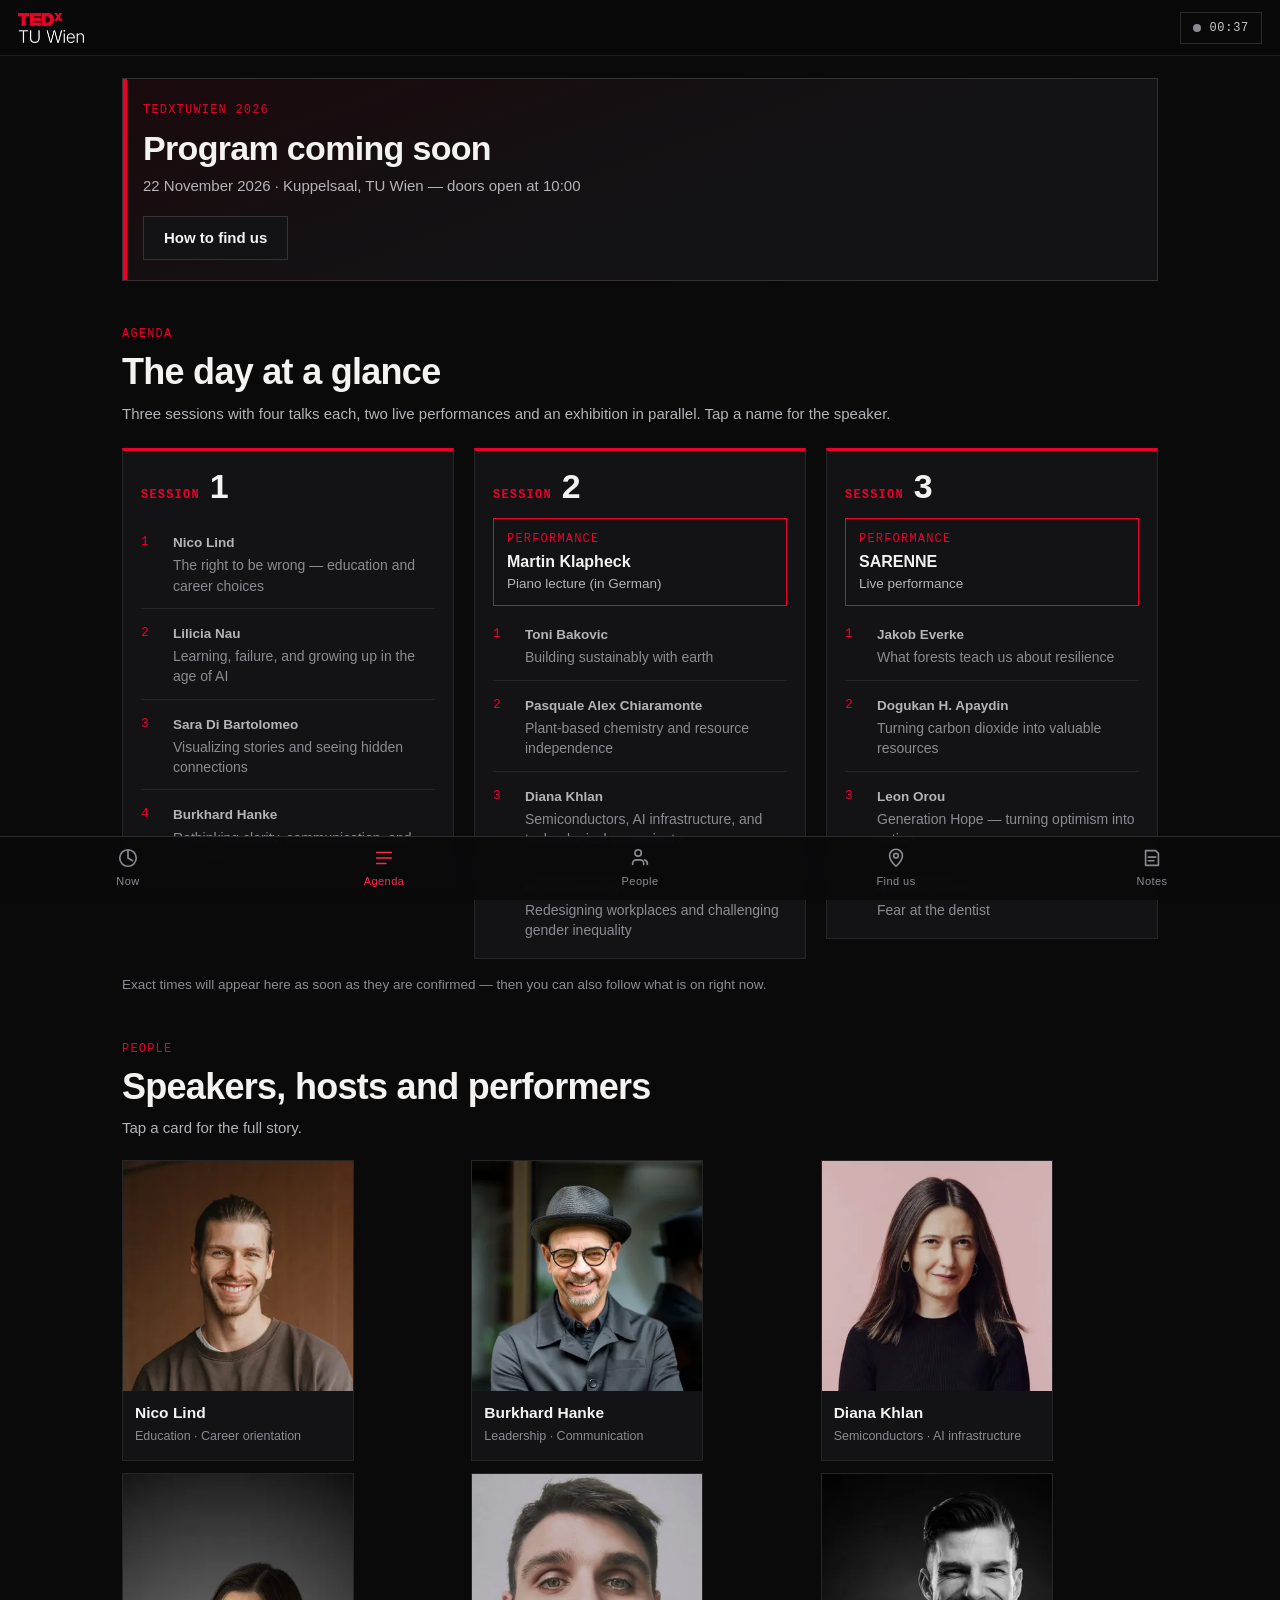
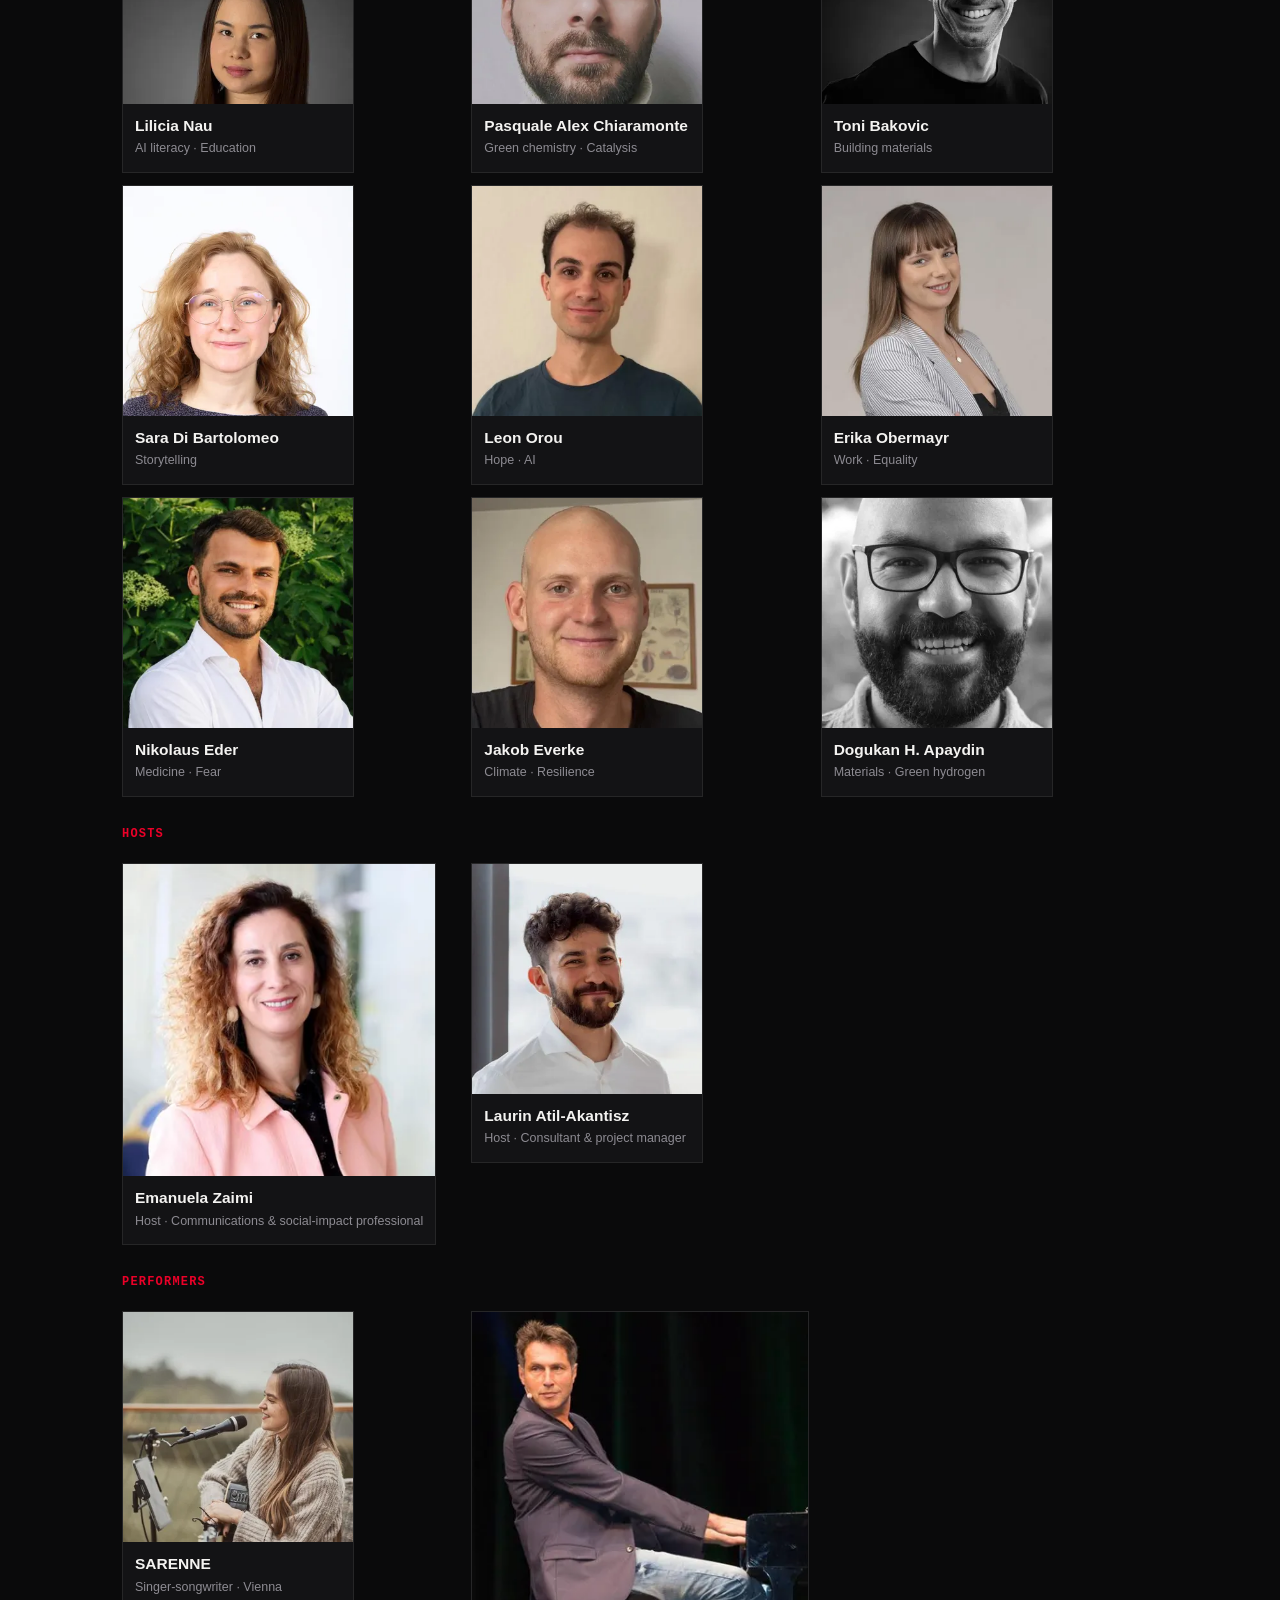
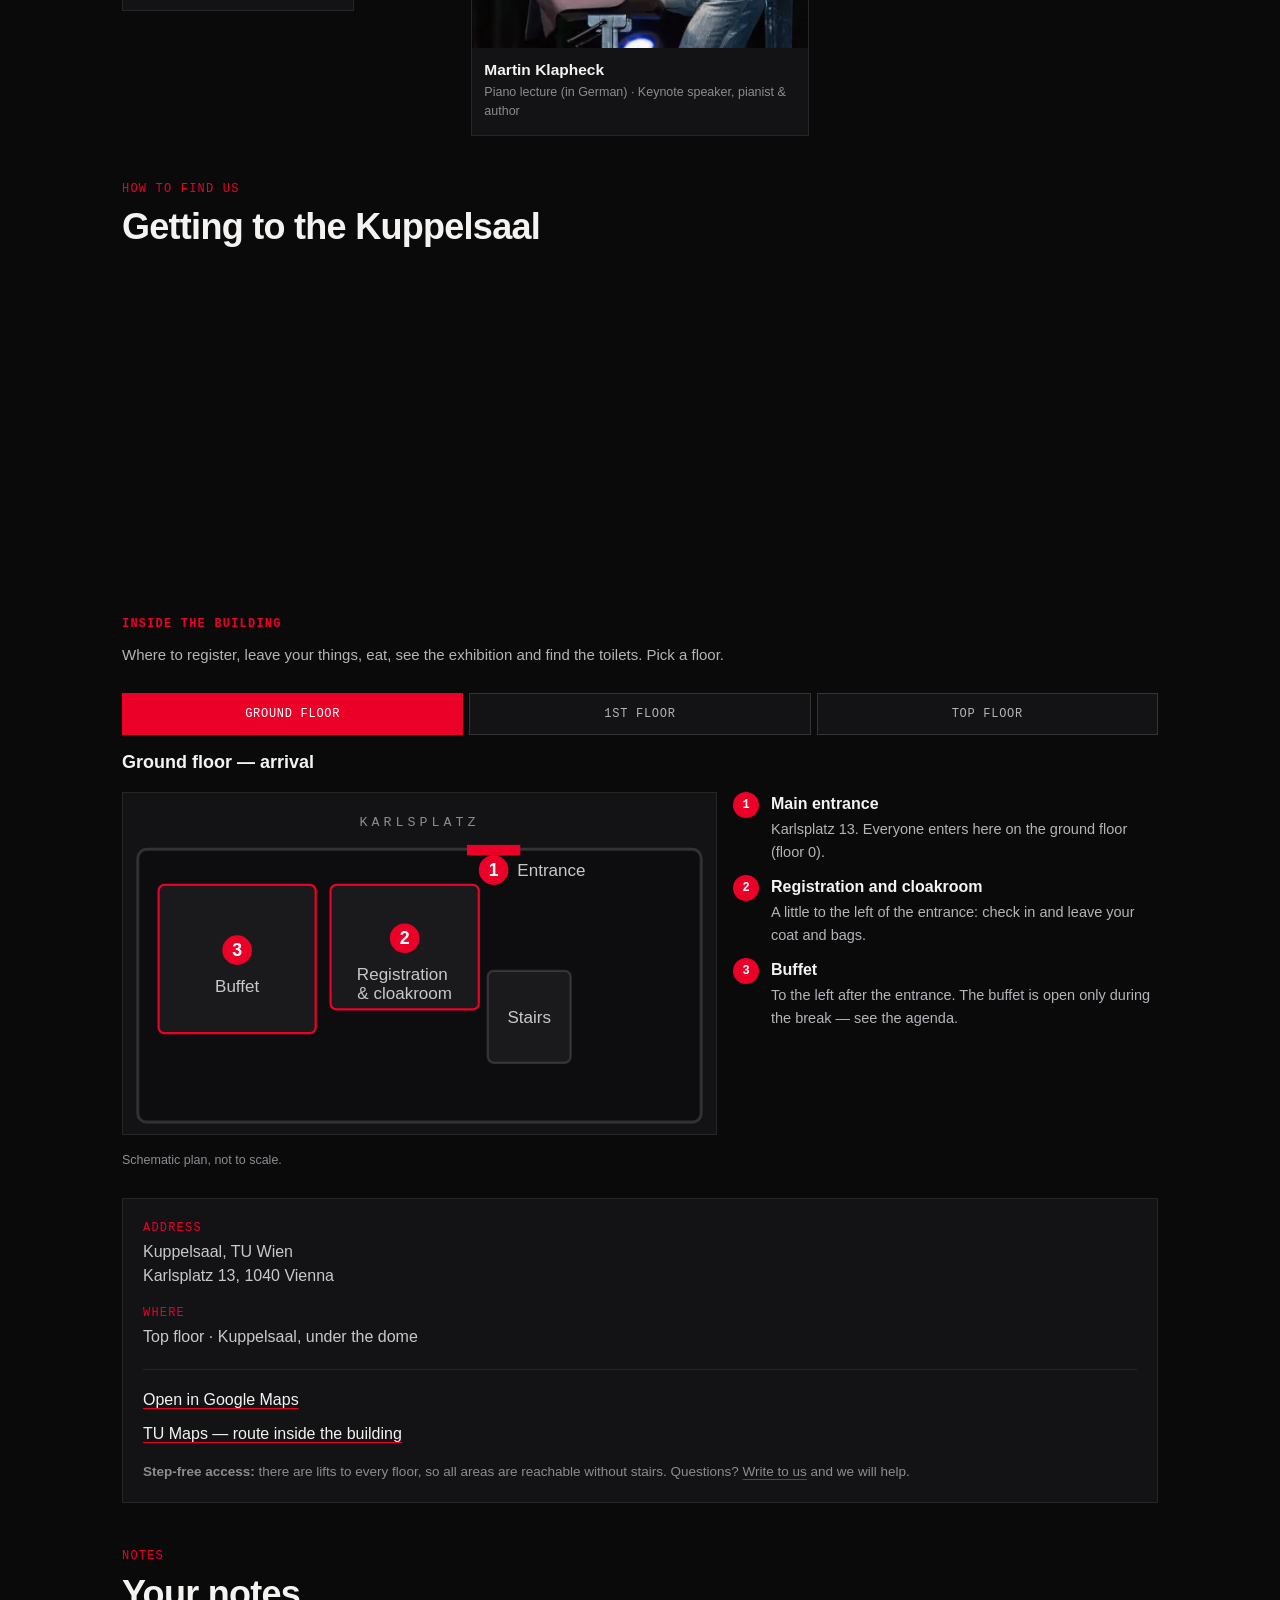
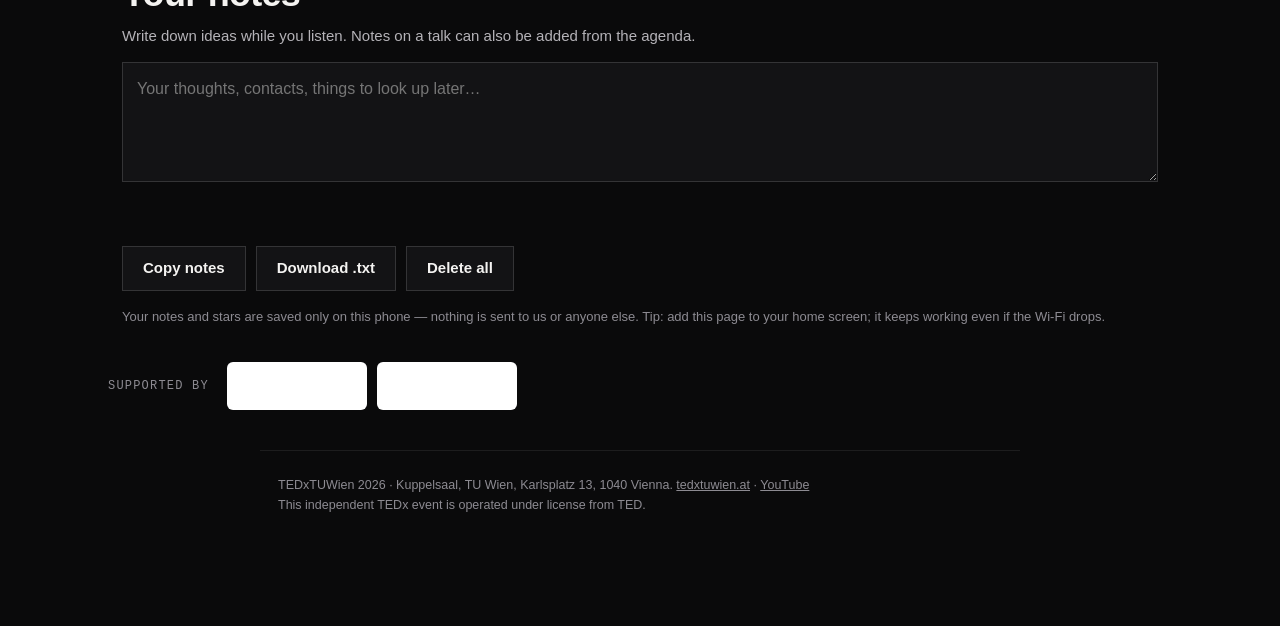
==== commit 6edd4297: "Build of e9d22dd" ====
--- a/index.html
+++ b/index.html
@@ -5,7 +5,7 @@
 </p> <div class="sessions"> <section class="session" aria-label="Session 1"> <h3 class="session-head"> <span class="mono">Session</span> <span class="session-num">1</span> </h3>  <ol class="session-talks"> <li> <button type="button" class="session-talk" data-person-open="nico"> <span class="n" aria-hidden="true"> 1 </span> <span> <span class="who">Nico Lind</span> <span class="topic">The right to be wrong — education and career choices</span> </span> </button> </li><li> <button type="button" class="session-talk" data-person-open="lilicia"> <span class="n" aria-hidden="true"> 2 </span> <span> <span class="who">Lilicia Nau</span> <span class="topic">Learning, failure, and growing up in the age of AI</span> </span> </button> </li><li> <button type="button" class="session-talk" data-person-open="sara"> <span class="n" aria-hidden="true"> 3 </span> <span> <span class="who">Sara Di Bartolomeo</span> <span class="topic">Visualizing stories and seeing hidden connections</span> </span> </button> </li><li> <button type="button" class="session-talk" data-person-open="burkhard"> <span class="n" aria-hidden="true"> 4 </span> <span> <span class="who">Burkhard Hanke</span> <span class="topic">Rethinking clarity, communication, and listening</span> </span> </button> </li> </ol> </section><section class="session" aria-label="Session 2"> <h3 class="session-head"> <span class="mono">Session</span> <span class="session-num">2</span> </h3> <button type="button" class="perf" data-person-open="martin"> <span class="mono">Performance</span> <strong>Martin Klapheck</strong> <span>Piano lecture (in German)</span> </button> <ol class="session-talks"> <li> <button type="button" class="session-talk" data-person-open="toni"> <span class="n" aria-hidden="true"> 1 </span> <span> <span class="who">Toni Bakovic</span> <span class="topic">Building sustainably with earth</span> </span> </button> </li><li> <button type="button" class="session-talk" data-person-open="pasquale"> <span class="n" aria-hidden="true"> 2 </span> <span> <span class="who">Pasquale Alex Chiaramonte</span> <span class="topic">Plant-based chemistry and resource independence</span> </span> </button> </li><li> <button type="button" class="session-talk" data-person-open="diana"> <span class="n" aria-hidden="true"> 3 </span> <span> <span class="who">Diana Khlan</span> <span class="topic">Semiconductors, AI infrastructure, and technological sovereignty</span> </span> </button> </li><li> <button type="button" class="session-talk" data-person-open="erika"> <span class="n" aria-hidden="true"> 4 </span> <span> <span class="who">Erika Obermayr</span> <span class="topic">Redesigning workplaces and challenging gender inequality</span> </span> </button> </li> </ol> </section><section class="session" aria-label="Session 3"> <h3 class="session-head"> <span class="mono">Session</span> <span class="session-num">3</span> </h3> <button type="button" class="perf" data-person-open="sarenne"> <span class="mono">Performance</span> <strong>SARENNE</strong> <span>Live performance</span> </button> <ol class="session-talks"> <li> <button type="button" class="session-talk" data-person-open="jakob"> <span class="n" aria-hidden="true"> 1 </span> <span> <span class="who">Jakob Everke</span> <span class="topic">What forests teach us about resilience</span> </span> </button> </li><li> <button type="button" class="session-talk" data-person-open="dogukan"> <span class="n" aria-hidden="true"> 2 </span> <span> <span class="who">Dogukan H. Apaydin</span> <span class="topic">Turning carbon dioxide into valuable resources</span> </span> </button> </li><li> <button type="button" class="session-talk" data-person-open="leon"> <span class="n" aria-hidden="true"> 3 </span> <span> <span class="who">Leon Orou</span> <span class="topic">Generation Hope — turning optimism into action</span> </span> </button> </li><li> <button type="button" class="session-talk" data-person-open="nikolaus"> <span class="n" aria-hidden="true"> 4 </span> <span> <span class="who">Nikolaus Eder</span> <span class="topic">Fear at the dentist</span> </span> </button> </li> </ol> </section> </div> <p class="times-note">
 Exact times will appear here as soon as they are confirmed — then you can also follow
               what is on right now.
-</p>  </section> <!-- PEOPLE --> <section id="speakers" class="panel" aria-labelledby="speakers-title"> <p class="mono eyebrow">People</p> <h2 id="speakers-title" class="h2">Speakers, hosts and performers</h2> <p class="lead">Tap a card for the full story.</p> <ul class="people"> <li> <button type="button" class="person" data-person-open="nico">  <img src="/assets/nico.BfSO3BF__Z1v5nz7.webp" srcset="/assets/nico.BfSO3BF__Z147Bfm.webp 180w, /assets/nico.BfSO3BF__Z1v5nz7.webp 360w" alt sizes="(min-width: 720px) 230px, 45vw" loading="lazy" decoding="async" width="360" height="360"> <span class="person-body"> <span class="person-name">Nico Lind</span> <span class="person-tag">Education · Career orientation</span> </span> </button> </li><li> <button type="button" class="person" data-person-open="burkhard">  <img src="/assets/burkhard.CeSJCN3g_88uEK.webp" srcset="/assets/burkhard.CeSJCN3g_7hyvH.webp 180w, /assets/burkhard.CeSJCN3g_88uEK.webp 360w" alt sizes="(min-width: 720px) 230px, 45vw" loading="lazy" decoding="async" width="360" height="360"> <span class="person-body"> <span class="person-name">Burkhard Hanke</span> <span class="person-tag">Leadership · Communication</span> </span> </button> </li><li> <button type="button" class="person" data-person-open="diana">  <img src="/assets/diana.BOeBPhRZ_1RQ8oX.webp" srcset="/assets/diana.BOeBPhRZ_1hAgNO.webp 180w, /assets/diana.BOeBPhRZ_1RQ8oX.webp 360w" alt sizes="(min-width: 720px) 230px, 45vw" loading="lazy" decoding="async" width="360" height="360"> <span class="person-body"> <span class="person-name">Diana Khlan</span> <span class="person-tag">Semiconductors · AI infrastructure</span> </span> </button> </li><li> <button type="button" class="person" data-person-open="lilicia">  <img src="/assets/lilicia.DaMuR7Tk_Z17UVVl.webp" srcset="/assets/lilicia.DaMuR7Tk_Lhsgh.webp 180w, /assets/lilicia.DaMuR7Tk_Z17UVVl.webp 360w" alt sizes="(min-width: 720px) 230px, 45vw" loading="lazy" decoding="async" width="360" height="360"> <span class="person-body"> <span class="person-name">Lilicia Nau</span> <span class="person-tag">AI literacy · Education</span> </span> </button> </li><li> <button type="button" class="person" data-person-open="pasquale">  <img src="/assets/pasquale.CCpwCO5W_22agNW.webp" srcset="/assets/pasquale.CCpwCO5W_Z18NrMm.webp 180w, /assets/pasquale.CCpwCO5W_22agNW.webp 360w" alt sizes="(min-width: 720px) 230px, 45vw" loading="lazy" decoding="async" width="360" height="360"> <span class="person-body"> <span class="person-name">Pasquale Alex Chiaramonte</span> <span class="person-tag">Green chemistry · Catalysis</span> </span> </button> </li><li> <button type="button" class="person" data-person-open="toni">  <img src="/assets/toni.PiwLhw51_Z1CAivj.webp" srcset="/assets/toni.PiwLhw51_Nleqv.webp 180w, /assets/toni.PiwLhw51_Z1CAivj.webp 360w" alt sizes="(min-width: 720px) 230px, 45vw" loading="lazy" decoding="async" width="360" height="360"> <span class="person-body"> <span class="person-name">Toni Bakovic</span> <span class="person-tag">Building materials</span> </span> </button> </li><li> <button type="button" class="person" data-person-open="sara">  <img src="/assets/sara.DInoAD97_1Fo21g.webp" srcset="/assets/sara.DInoAD97_ZWQyPQ.webp 180w, /assets/sara.DInoAD97_1Fo21g.webp 360w" alt sizes="(min-width: 720px) 230px, 45vw" loading="lazy" decoding="async" width="360" height="360"> <span class="person-body"> <span class="person-name">Sara Di Bartolomeo</span> <span class="person-tag">Storytelling</span> </span> </button> </li><li> <button type="button" class="person" data-person-open="leon">  <img src="/assets/leon.BKmVYDKj_12iE1h.webp" srcset="/assets/leon.BKmVYDKj_1tgql2.webp 180w, /assets/leon.BKmVYDKj_12iE1h.webp 360w" alt sizes="(min-width: 720px) 230px, 45vw" loading="lazy" decoding="async" width="360" height="360"> <span class="person-body"> <span class="person-name">Leon Orou</span> <span class="person-tag">Hope · AI</span> </span> </button> </li><li> <button type="button" class="person" data-person-open="erika">  <img src="/assets/erika.MjvDwOD-_2vWgmE.webp" srcset="/assets/erika.MjvDwOD-_WHrfG.webp 180w, /assets/erika.MjvDwOD-_2vWgmE.webp 360w" alt sizes="(min-width: 720px) 230px, 45vw" loading="lazy" decoding="async" width="360" height="360"> <span class="person-body"> <span class="person-name">Erika Obermayr</span> <span class="person-tag">Work · Equality</span> </span> </button> </li><li> <button type="button" class="person" data-person-open="nikolaus">  <img src="/assets/nikolaus.mUinv9Qx_ZtC731.webp" srcset="/assets/nikolaus.mUinv9Qx_1pAi9B.webp 180w, /assets/nikolaus.mUinv9Qx_ZtC731.webp 360w" alt sizes="(min-width: 720px) 230px, 45vw" loading="lazy" decoding="async" width="360" height="360"> <span class="person-body"> <span class="person-name">Nikolaus Eder</span> <span class="person-tag">Medicine · Fear</span> </span> </button> </li><li> <button type="button" class="person" data-person-open="jakob">  <img src="/assets/jakob.BzuIICod_Z1TKswz.webp" srcset="/assets/jakob.BzuIICod_1BbQao.webp 180w, /assets/jakob.BzuIICod_Z1TKswz.webp 360w" alt sizes="(min-width: 720px) 230px, 45vw" loading="lazy" decoding="async" width="360" height="360"> <span class="person-body"> <span class="person-name">Jakob Everke</span> <span class="person-tag">Climate · Resilience</span> </span> </button> </li><li> <button type="button" class="person" data-person-open="dogukan">  <img src="/assets/dogukan.DpOug6Vc_2xjwq.webp" srcset="/assets/dogukan.DpOug6Vc_ZxHx3I.webp 180w, /assets/dogukan.DpOug6Vc_2xjwq.webp 360w" alt sizes="(min-width: 720px) 230px, 45vw" loading="lazy" decoding="async" width="360" height="360"> <span class="person-body"> <span class="person-name">Dogukan H. Apaydin</span> <span class="person-tag">Materials · Green hydrogen</span> </span> </button> </li> </ul>  <h3 class="mono people-group">Hosts</h3> <ul class="people"> <li> <button type="button" class="person" data-person-open="emanuela">  <img src="/assets/emanuela.C_ifdrKU_Z197bl7.webp" srcset="/assets/emanuela.C_ifdrKU_K6dQv.webp 180w, /assets/emanuela.C_ifdrKU_Z197bl7.webp 360w" alt sizes="(min-width: 720px) 230px, 45vw" loading="lazy" decoding="async" width="360" height="360"> <span class="person-body"> <span class="person-name">Emanuela Zaimi</span> <span class="person-tag">Host · Communications &amp; social-impact professional</span> </span> </button> </li><li> <button type="button" class="person" data-person-open="laurin">  <img src="/assets/laurin.n71R1qe7_1p8Aum.webp" srcset="/assets/laurin.n71R1qe7_Z1e70mK.webp 180w, /assets/laurin.n71R1qe7_1p8Aum.webp 360w" alt sizes="(min-width: 720px) 230px, 45vw" loading="lazy" decoding="async" width="360" height="360"> <span class="person-body"> <span class="person-name">Laurin Atil-Akantisz</span> <span class="person-tag">Host · Consultant &amp; project manager</span> </span> </button> </li> </ul>  <h3 class="mono people-group">Performers</h3> <ul class="people"> <li> <button type="button" class="person" data-person-open="sarenne">  <img src="/assets/sarenne.DZHOQEmE_fOr1d.webp" srcset="/assets/sarenne.DZHOQEmE_ZkqpyV.webp 180w, /assets/sarenne.DZHOQEmE_fOr1d.webp 360w" alt sizes="(min-width: 720px) 230px, 45vw" loading="lazy" decoding="async" width="360" height="360"> <span class="person-body"> <span class="person-name">SARENNE</span> <span class="person-tag">Singer-songwriter · Vienna</span> </span> </button> </li><li> <button type="button" class="person" data-person-open="martin">  <img src="/assets/martin.CmvE4E84_Z2rEFpl.webp" srcset="/assets/martin.CmvE4E84_ZI8sw.webp 180w, /assets/martin.CmvE4E84_Z2rEFpl.webp 360w" alt sizes="(min-width: 720px) 230px, 45vw" loading="lazy" decoding="async" width="360" height="360"> <span class="person-body"> <span class="person-name">Martin Klapheck</span> <span class="person-tag">Piano lecture (in German) · Keynote speaker, pianist &amp; author</span> </span> </button> </li> </ul>  </section> <!-- FIND US --> <section id="find" class="panel" aria-labelledby="find-title"> <p class="mono eyebrow">How to find us</p> <h2 id="find-title" class="h2">Getting to the Kuppelsaal</h2> <ol class="route" data-reveal> <li class="step"> <span class="step-dot" aria-hidden="true"> 1 </span> <div> <h3 class="step-title">Arrive at Karlsplatz</h3> <p class="step-text">The U-Bahn lines U1, U2 and U4 stop at Karlsplatz, right next to the TU Wien main building.</p> </div> </li><li class="step"> <span class="step-dot" aria-hidden="true"> 2 </span> <div> <h3 class="step-title">Enter the main building</h3> <p class="step-text">TU Wien, Karlsplatz 13, 1040 Vienna. The entrance is on the ground floor (floor 0).</p> </div> </li><li class="step"> <span class="step-dot" aria-hidden="true"> 3 </span> <div> <h3 class="step-title">Register and leave your things</h3> <p class="step-text">Registration and the cloakroom are a little to the left of the entrance. The buffet is further left.</p> </div> </li><li class="step"> <span class="step-dot" aria-hidden="true"> 4 </span> <div> <h3 class="step-title">Go up to the Kuppelsaal</h3> <p class="step-text">The hall is on the top floor, right under the dome. The exhibition is on the 1st floor on the way.</p> </div> </li> </ol> <h3 class="mono guide-eyebrow">Inside the building</h3> <p class="lead">
+</p>  </section> <!-- PEOPLE --> <section id="speakers" class="panel" aria-labelledby="speakers-title"> <p class="mono eyebrow">People</p> <h2 id="speakers-title" class="h2">Speakers, hosts and performers</h2> <p class="lead">Tap a card for the full story.</p> <ul class="people"> <li> <button type="button" class="person" data-person-open="nico">  <img src="/assets/nico.BfSO3BF__Z1v5nz7.webp" srcset="/assets/nico.BfSO3BF__Z147Bfm.webp 180w, /assets/nico.BfSO3BF__Z1v5nz7.webp 360w" alt sizes="(min-width: 720px) 230px, 45vw" loading="lazy" decoding="async" width="360" height="360"> <span class="person-body"> <span class="person-name">Nico Lind</span> <span class="person-tag">Education · Career orientation</span> </span> </button> </li><li> <button type="button" class="person" data-person-open="burkhard">  <img src="/assets/burkhard.CeSJCN3g_88uEK.webp" srcset="/assets/burkhard.CeSJCN3g_7hyvH.webp 180w, /assets/burkhard.CeSJCN3g_88uEK.webp 360w" alt sizes="(min-width: 720px) 230px, 45vw" loading="lazy" decoding="async" width="360" height="360"> <span class="person-body"> <span class="person-name">Burkhard Hanke</span> <span class="person-tag">Leadership · Communication</span> </span> </button> </li><li> <button type="button" class="person" data-person-open="diana">  <img src="/assets/diana.BOeBPhRZ_1RQ8oX.webp" srcset="/assets/diana.BOeBPhRZ_1hAgNO.webp 180w, /assets/diana.BOeBPhRZ_1RQ8oX.webp 360w" alt sizes="(min-width: 720px) 230px, 45vw" loading="lazy" decoding="async" width="360" height="360"> <span class="person-body"> <span class="person-name">Diana Khlan</span> <span class="person-tag">Semiconductors · AI infrastructure</span> </span> </button> </li><li> <button type="button" class="person" data-person-open="lilicia">  <img src="/assets/lilicia.DaMuR7Tk_Z17UVVl.webp" srcset="/assets/lilicia.DaMuR7Tk_Lhsgh.webp 180w, /assets/lilicia.DaMuR7Tk_Z17UVVl.webp 360w" alt sizes="(min-width: 720px) 230px, 45vw" loading="lazy" decoding="async" width="360" height="360"> <span class="person-body"> <span class="person-name">Lilicia Nau</span> <span class="person-tag">AI literacy · Education</span> </span> </button> </li><li> <button type="button" class="person" data-person-open="pasquale">  <img src="/assets/pasquale.CCpwCO5W_22agNW.webp" srcset="/assets/pasquale.CCpwCO5W_Z18NrMm.webp 180w, /assets/pasquale.CCpwCO5W_22agNW.webp 360w" alt sizes="(min-width: 720px) 230px, 45vw" loading="lazy" decoding="async" width="360" height="360"> <span class="person-body"> <span class="person-name">Pasquale Alex Chiaramonte</span> <span class="person-tag">Green chemistry · Catalysis</span> </span> </button> </li><li> <button type="button" class="person" data-person-open="toni">  <img src="/assets/toni.PiwLhw51_Z1CAivj.webp" srcset="/assets/toni.PiwLhw51_Nleqv.webp 180w, /assets/toni.PiwLhw51_Z1CAivj.webp 360w" alt sizes="(min-width: 720px) 230px, 45vw" loading="lazy" decoding="async" width="360" height="360"> <span class="person-body"> <span class="person-name">Toni Bakovic</span> <span class="person-tag">Building materials</span> </span> </button> </li><li> <button type="button" class="person" data-person-open="sara">  <img src="/assets/sara.DInoAD97_1Fo21g.webp" srcset="/assets/sara.DInoAD97_ZWQyPQ.webp 180w, /assets/sara.DInoAD97_1Fo21g.webp 360w" alt sizes="(min-width: 720px) 230px, 45vw" loading="lazy" decoding="async" width="360" height="360"> <span class="person-body"> <span class="person-name">Sara Di Bartolomeo</span> <span class="person-tag">Storytelling</span> </span> </button> </li><li> <button type="button" class="person" data-person-open="leon">  <img src="/assets/leon.BKmVYDKj_12iE1h.webp" srcset="/assets/leon.BKmVYDKj_1tgql2.webp 180w, /assets/leon.BKmVYDKj_12iE1h.webp 360w" alt sizes="(min-width: 720px) 230px, 45vw" loading="lazy" decoding="async" width="360" height="360"> <span class="person-body"> <span class="person-name">Leon Orou</span> <span class="person-tag">Hope · AI</span> </span> </button> </li><li> <button type="button" class="person" data-person-open="erika">  <img src="/assets/erika.MjvDwOD-_2vWgmE.webp" srcset="/assets/erika.MjvDwOD-_WHrfG.webp 180w, /assets/erika.MjvDwOD-_2vWgmE.webp 360w" alt sizes="(min-width: 720px) 230px, 45vw" loading="lazy" decoding="async" width="360" height="360"> <span class="person-body"> <span class="person-name">Erika Obermayr</span> <span class="person-tag">Work · Equality</span> </span> </button> </li><li> <button type="button" class="person" data-person-open="nikolaus">  <img src="/assets/nikolaus.mUinv9Qx_ZtC731.webp" srcset="/assets/nikolaus.mUinv9Qx_1pAi9B.webp 180w, /assets/nikolaus.mUinv9Qx_ZtC731.webp 360w" alt sizes="(min-width: 720px) 230px, 45vw" loading="lazy" decoding="async" width="360" height="360"> <span class="person-body"> <span class="person-name">Nikolaus Eder</span> <span class="person-tag">Medicine · Fear</span> </span> </button> </li><li> <button type="button" class="person" data-person-open="jakob">  <img src="/assets/jakob.BzuIICod_Z1TKswz.webp" srcset="/assets/jakob.BzuIICod_1BbQao.webp 180w, /assets/jakob.BzuIICod_Z1TKswz.webp 360w" alt sizes="(min-width: 720px) 230px, 45vw" loading="lazy" decoding="async" width="360" height="360"> <span class="person-body"> <span class="person-name">Jakob Everke</span> <span class="person-tag">Climate · Resilience</span> </span> </button> </li><li> <button type="button" class="person" data-person-open="dogukan">  <img src="/assets/dogukan.DpOug6Vc_2xjwq.webp" srcset="/assets/dogukan.DpOug6Vc_ZxHx3I.webp 180w, /assets/dogukan.DpOug6Vc_2xjwq.webp 360w" alt sizes="(min-width: 720px) 230px, 45vw" loading="lazy" decoding="async" width="360" height="360"> <span class="person-body"> <span class="person-name">Dogukan H. Apaydin</span> <span class="person-tag">Materials · Green hydrogen</span> </span> </button> </li> </ul>  <h3 class="mono people-group">Hosts</h3> <ul class="people"> <li> <button type="button" class="person" data-person-open="emanuela">  <img src="/assets/emanuela.C_ifdrKU_Z197bl7.webp" srcset="/assets/emanuela.C_ifdrKU_K6dQv.webp 180w, /assets/emanuela.C_ifdrKU_Z197bl7.webp 360w" alt sizes="(min-width: 720px) 230px, 45vw" loading="lazy" decoding="async" width="360" height="360"> <span class="person-body"> <span class="person-name">Emanuela Zaimi</span> <span class="person-tag">Host · Communications &amp; social-impact professional</span> </span> </button> </li><li> <button type="button" class="person" data-person-open="laurin">  <img src="/assets/laurin.n71R1qe7_1p8Aum.webp" srcset="/assets/laurin.n71R1qe7_Z1e70mK.webp 180w, /assets/laurin.n71R1qe7_1p8Aum.webp 360w" alt sizes="(min-width: 720px) 230px, 45vw" loading="lazy" decoding="async" width="360" height="360"> <span class="person-body"> <span class="person-name">Laurin Atil-Akantisz</span> <span class="person-tag">Host · Consultant &amp; project manager</span> </span> </button> </li> </ul>  <h3 class="mono people-group">Performers</h3> <ul class="people"> <li> <button type="button" class="person" data-person-open="sarenne">  <img src="/assets/sarenne.DZHOQEmE_fOr1d.webp" srcset="/assets/sarenne.DZHOQEmE_ZkqpyV.webp 180w, /assets/sarenne.DZHOQEmE_fOr1d.webp 360w" alt sizes="(min-width: 720px) 230px, 45vw" loading="lazy" decoding="async" width="360" height="360"> <span class="person-body"> <span class="person-name">SARENNE</span> <span class="person-tag">Singer-songwriter · Vienna</span> </span> </button> </li><li> <button type="button" class="person" data-person-open="martin">  <img src="/assets/martin.CmvE4E84_Z2rEFpl.webp" srcset="/assets/martin.CmvE4E84_ZI8sw.webp 180w, /assets/martin.CmvE4E84_Z2rEFpl.webp 360w" alt sizes="(min-width: 720px) 230px, 45vw" loading="lazy" decoding="async" width="360" height="360"> <span class="person-body"> <span class="person-name">Martin Klapheck</span> <span class="person-tag">Piano lecture (in German) · Keynote speaker, pianist &amp; author</span> </span> </button> </li> </ul>  </section> <!-- FIND US --> <section id="find" class="panel" aria-labelledby="find-title"> <p class="mono eyebrow">How to find us</p> <h2 id="find-title" class="h2">Getting to the Kuppelsaal</h2> <ol class="route" data-reveal> <li class="step"> <span class="step-dot" aria-hidden="true"> 1 </span> <div> <h3 class="step-title">Arrive at Karlsplatz</h3> <p class="step-text">The U-Bahn lines U1, U2 and U4 stop at Karlsplatz, right next to the TU Wien main building.</p> </div> </li><li class="step"> <span class="step-dot" aria-hidden="true"> 2 </span> <div> <h3 class="step-title">Enter the main building</h3> <p class="step-text">TU Wien, Karlsplatz 13, 1040 Vienna. The entrance is on the ground floor (floor 0).</p> </div> </li><li class="step"> <span class="step-dot" aria-hidden="true"> 3 </span> <div> <h3 class="step-title">Register and leave your things</h3> <p class="step-text">Registration and the cloakroom are a little to the left of the entrance. The buffet is further left.</p> </div> </li><li class="step"> <span class="step-dot" aria-hidden="true"> 4 </span> <div> <h3 class="step-title">Go up to the Kuppelsaal</h3> <p class="step-text">The hall is on the top floor, right under the dome. Lifts go to every floor. The exhibition is on the 1st floor on the way.</p> </div> </li> </ol> <h3 class="mono guide-eyebrow">Inside the building</h3> <p class="lead">
 Where to register, leave your things, eat, see the exhibition and find the toilets. Pick a
         floor.
 </p> <div class="floors"> <input type="radio" name="floor" id="fl-f0" checked><input type="radio" name="floor" id="fl-f1"><input type="radio" name="floor" id="fl-f4"> <div class="floor-tabs"> <label class="floor-tab" for="fl-f0"> Ground floor </label><label class="floor-tab" for="fl-f1"> 1st floor </label><label class="floor-tab" for="fl-f4"> Top floor </label> </div> <div class="floor-panels"> <section class="floor-panel" id="p-f0" aria-label="Ground floor — arrival"> <h4 class="floor-title">Ground floor — arrival</h4> <svg class="map" viewBox="0 0 400 230" role="img" aria-label="Schematic plan of the floor"> <text class="map-street" x="200" y="22" text-anchor="middle">KARLSPLATZ</text> <rect class="map-wall" x="10" y="38" width="380" height="184" rx="6"></rect>  <rect class="map-door" x="232" y="35" width="36" height="7"></rect> <circle class="map-pin" cx="250" cy="52" r="10"></circle> <text class="map-pin-n" x="250" y="56" text-anchor="middle">
@@ -14,9 +14,8 @@
 Entrance
 </text>   <rect class="map-zone map-zone--hl" x="140" y="62" width="100" height="84" rx="4"></rect> <text class="map-label" x="190" y="126" text-anchor="middle"> <tspan x="190" dy="0"> Registration </tspan><tspan x="190" dy="13"> &amp; cloakroom </tspan> </text>  <circle class="map-pin" cx="190" cy="98" r="10"></circle> <text class="map-pin-n" x="190" y="102" text-anchor="middle"> 2 </text>   <rect class="map-zone map-zone--hl" x="24" y="62" width="106" height="100" rx="4"></rect> <text class="map-label" x="77" y="134" text-anchor="middle"> <tspan x="77" dy="0"> Buffet </tspan> </text>  <circle class="map-pin" cx="77" cy="106" r="10"></circle> <text class="map-pin-n" x="77" y="110" text-anchor="middle"> 3 </text>   <rect class="map-zone" x="246" y="120" width="56" height="62" rx="4"></rect> <text class="map-label" x="274" y="155" text-anchor="middle"> <tspan x="274" dy="0"> Stairs </tspan> </text>   </svg> <ol class="places"> <li class="place"> <span class="place-n" aria-hidden="true"> 1 </span> <div> <p class="place-title">Main entrance</p> <p class="place-text">Karlsplatz 13. Everyone enters here on the ground floor (floor 0).</p> </div> </li><li class="place"> <span class="place-n" aria-hidden="true"> 2 </span> <div> <p class="place-title">Registration and cloakroom</p> <p class="place-text">A little to the left of the entrance: check in and leave your coat and bags.</p> </div> </li><li class="place"> <span class="place-n" aria-hidden="true"> 3 </span> <div> <p class="place-title">Buffet</p> <p class="place-text">To the left after the entrance. The buffet is open only during the break — see the agenda.</p> </div> </li> </ol> <p class="map-note">Schematic plan, not to scale.</p> </section><section class="floor-panel" id="p-f1" aria-label="1st floor — exhibition"> <h4 class="floor-title">1st floor — exhibition</h4> <svg class="map" viewBox="0 0 400 230" role="img" aria-label="Schematic plan of the floor"> <text class="map-street" x="200" y="22" text-anchor="middle">KARLSPLATZ</text> <rect class="map-wall" x="10" y="38" width="380" height="184" rx="6"></rect>   <rect class="map-zone map-zone--hl" x="28" y="62" width="226" height="140" rx="4"></rect> <text class="map-label" x="141" y="154" text-anchor="middle"> <tspan x="141" dy="0"> Exhibition </tspan> </text>  <circle class="map-pin" cx="141" cy="126" r="10"></circle> <text class="map-pin-n" x="141" y="130" text-anchor="middle"> 1 </text>   <rect class="map-zone" x="312" y="62" width="60" height="52" rx="4"></rect> <text class="map-label" x="342" y="110" text-anchor="middle"> <tspan x="342" dy="0"> Toilets </tspan> </text>  <circle class="map-pin" cx="342" cy="82" r="10"></circle> <text class="map-pin-n" x="342" y="86" text-anchor="middle"> 2 </text>   <rect class="map-zone" x="264" y="130" width="56" height="62" rx="4"></rect> <text class="map-label" x="292" y="165" text-anchor="middle"> <tspan x="292" dy="0"> Stairs </tspan> </text>   </svg> <ol class="places"> <li class="place"> <span class="place-n" aria-hidden="true"> 1 </span> <div> <p class="place-title">Exhibition</p> <p class="place-text">Open in parallel to the sessions. Visit all exhibitors and talk to them in person.</p> </div> </li><li class="place"> <span class="place-n" aria-hidden="true"> 2 </span> <div> <p class="place-title">Toilets</p> <p class="place-text">On this floor.</p> </div> </li> </ol> <p class="map-note">Schematic plan, not to scale.</p> </section><section class="floor-panel" id="p-f4" aria-label="Top floor — Kuppelsaal"> <h4 class="floor-title">Top floor — Kuppelsaal</h4> <svg class="map" viewBox="0 0 400 230" role="img" aria-label="Schematic plan of the floor"> <text class="map-street" x="200" y="22" text-anchor="middle">KARLSPLATZ</text> <rect class="map-wall" x="10" y="38" width="380" height="184" rx="6"></rect>   <rect class="map-zone map-zone--hl" x="94" y="62" width="214" height="148" rx="4"></rect> <text class="map-label" x="201" y="158" text-anchor="middle"> <tspan x="201" dy="0"> Kuppelsaal </tspan> </text>  <circle class="map-pin" cx="201" cy="130" r="10"></circle> <text class="map-pin-n" x="201" y="134" text-anchor="middle"> 1 </text>   <rect class="map-zone" x="22" y="62" width="62" height="70" rx="4"></rect> <text class="map-label" x="53" y="119" text-anchor="middle"> <tspan x="53" dy="0"> Backstage </tspan> </text>  <circle class="map-pin" cx="53" cy="91" r="10"></circle> <text class="map-pin-n" x="53" y="95" text-anchor="middle"> 2 </text>   <rect class="map-zone" x="320" y="62" width="60" height="52" rx="4"></rect> <text class="map-label" x="350" y="110" text-anchor="middle"> <tspan x="350" dy="0"> Toilets </tspan> </text>  <circle class="map-pin" cx="350" cy="82" r="10"></circle> <text class="map-pin-n" x="350" y="86" text-anchor="middle"> 3 </text>   <rect class="map-zone" x="320" y="130" width="60" height="62" rx="4"></rect> <text class="map-label" x="350" y="165" text-anchor="middle"> <tspan x="350" dy="0"> Stairs </tspan> </text>   </svg> <ol class="places"> <li class="place"> <span class="place-n" aria-hidden="true"> 1 </span> <div> <p class="place-title">Kuppelsaal</p> <p class="place-text">The event itself: all talks and performances, under the dome.</p> </div> </li><li class="place"> <span class="place-n" aria-hidden="true"> 2 </span> <div> <p class="place-title">Backstage room</p> <p class="place-text">For the speakers and performers (make-up and waiting).</p> </div> </li><li class="place"> <span class="place-n" aria-hidden="true"> 3 </span> <div> <p class="place-title">Toilets</p> <p class="place-text">On this floor.</p> </div> </li> </ol> <p class="map-note">Schematic plan, not to scale.</p> </section> </div> </div> <aside class="facts"> <dl> <div> <dt class="mono">Address</dt> <dd> Kuppelsaal, TU Wien<br> Karlsplatz 13, 1040 Vienna </dd> </div> <div> <dt class="mono">Where</dt> <dd>Top floor · Kuppelsaal, under the dome</dd> </div> </dl> <ul class="links"> <li> <a href="https://www.google.com/maps/search/?api=1&amp;query=Kuppelsaal+TU+Wien+Karlsplatz+13+1040+Wien" target="_blank" rel="noopener noreferrer">Open in Google Maps</a> </li> <li> <a href="https://maps.tuwien.ac.at/?q=AA0448" target="_blank" rel="noopener noreferrer">
 TU Maps — route inside the building
-</a> </li> </ul> <p class="help">
-Questions or need step-free access? <a href="mailto:office@tedxtuwien.at">Write to us</a> and we
-          will help.
+</a> </li> </ul> <p class="help"> <strong>Step-free access:</strong> there are lifts to every floor, so all areas are reachable
+          without stairs. Questions? <a href="mailto:office@tedxtuwien.at">Write to us</a> and we will help.
 </p> </aside> </section> <!-- NOTES --> <section id="notes" class="panel" aria-labelledby="notes-title"> <p class="mono eyebrow">Notes</p> <h2 id="notes-title" class="h2">Your notes</h2> <p class="lead">
 Write down ideas while you listen. Notes on a talk can also be added from the agenda.
 </p> <label class="sr-only" for="note-general">General notes</label> <textarea id="note-general" class="note-box" data-note-general maxlength="5000" placeholder="Your thoughts, contacts, things to look up later…"></textarea> <p class="saved" data-saved role="status" aria-live="polite"></p> <ul class="notes-list" data-notes-list></ul> <div class="notes-actions"> <button type="button" class="btn" data-copy>Copy notes</button> <button type="button" class="btn" data-download>Download .txt</button> <button type="button" class="btn" data-share hidden>Share</button> <button type="button" class="btn" data-clear>Delete all</button> </div> <p class="privacy">
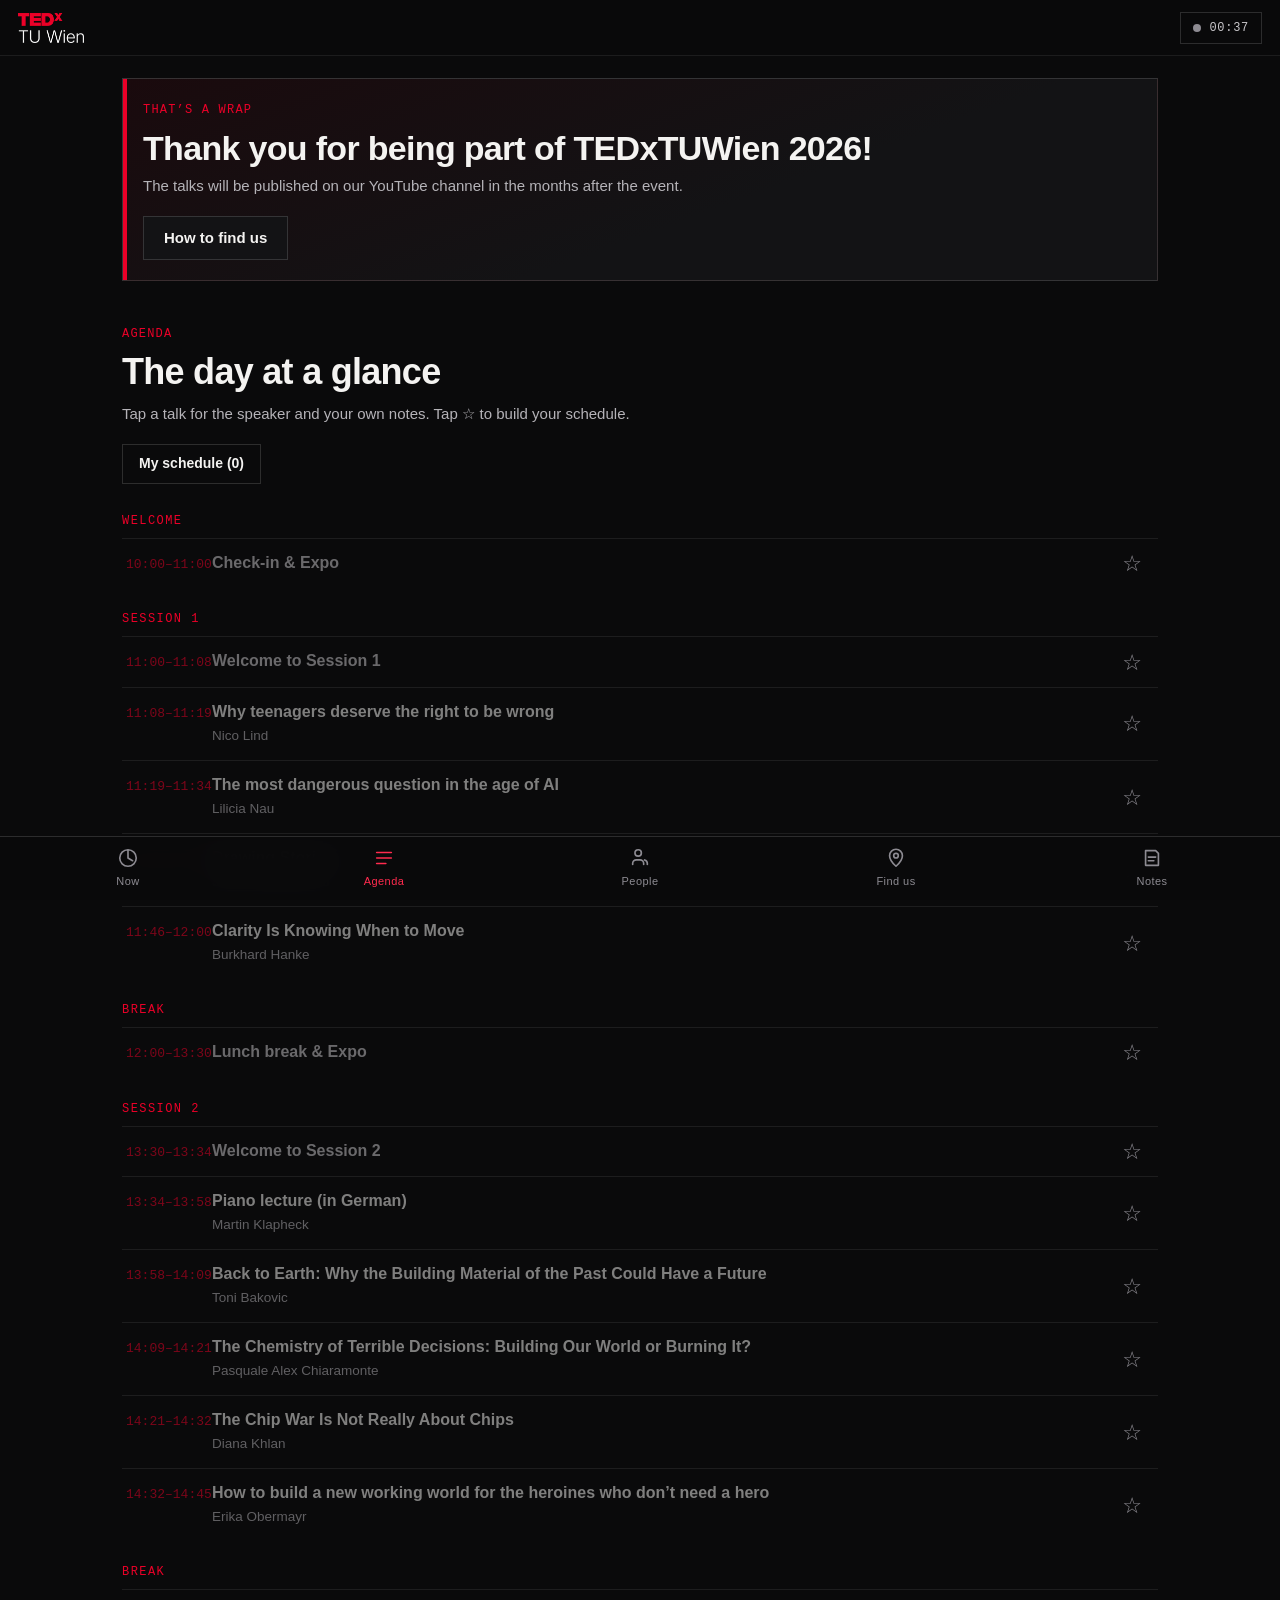
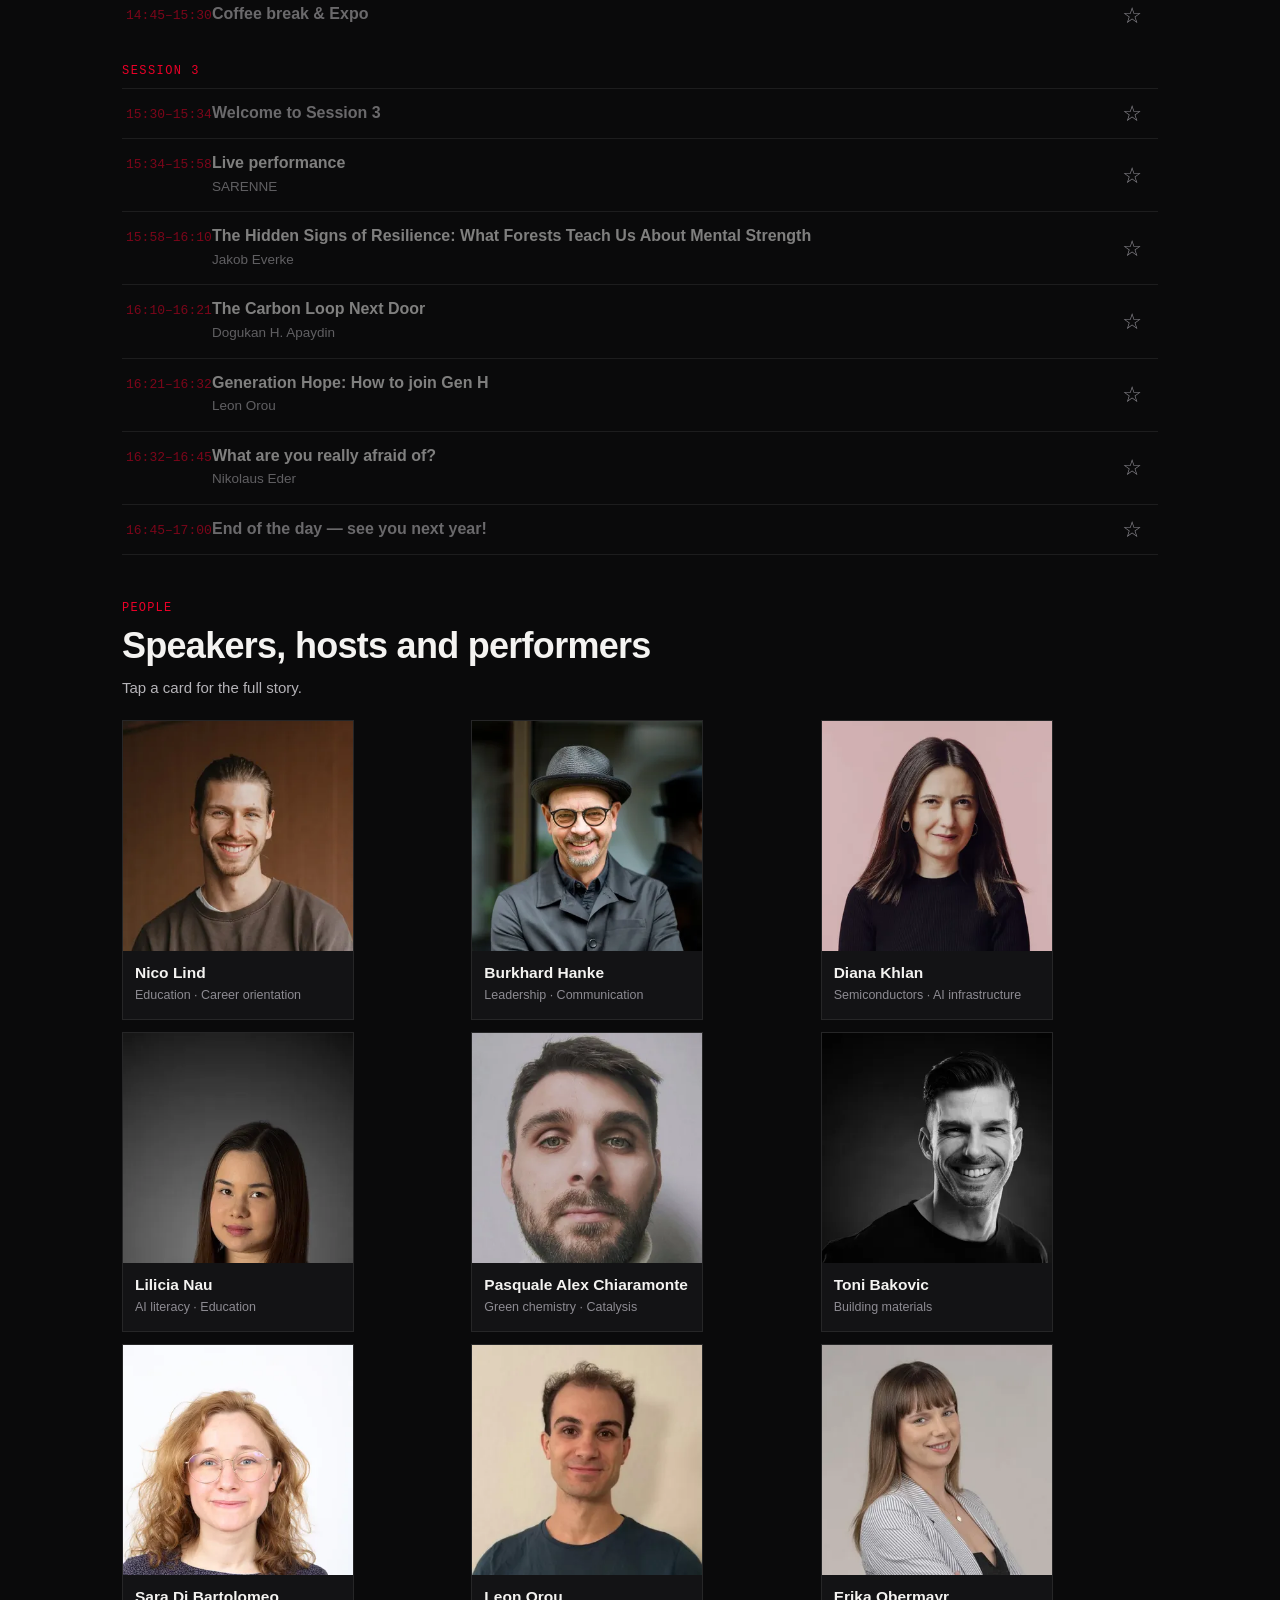
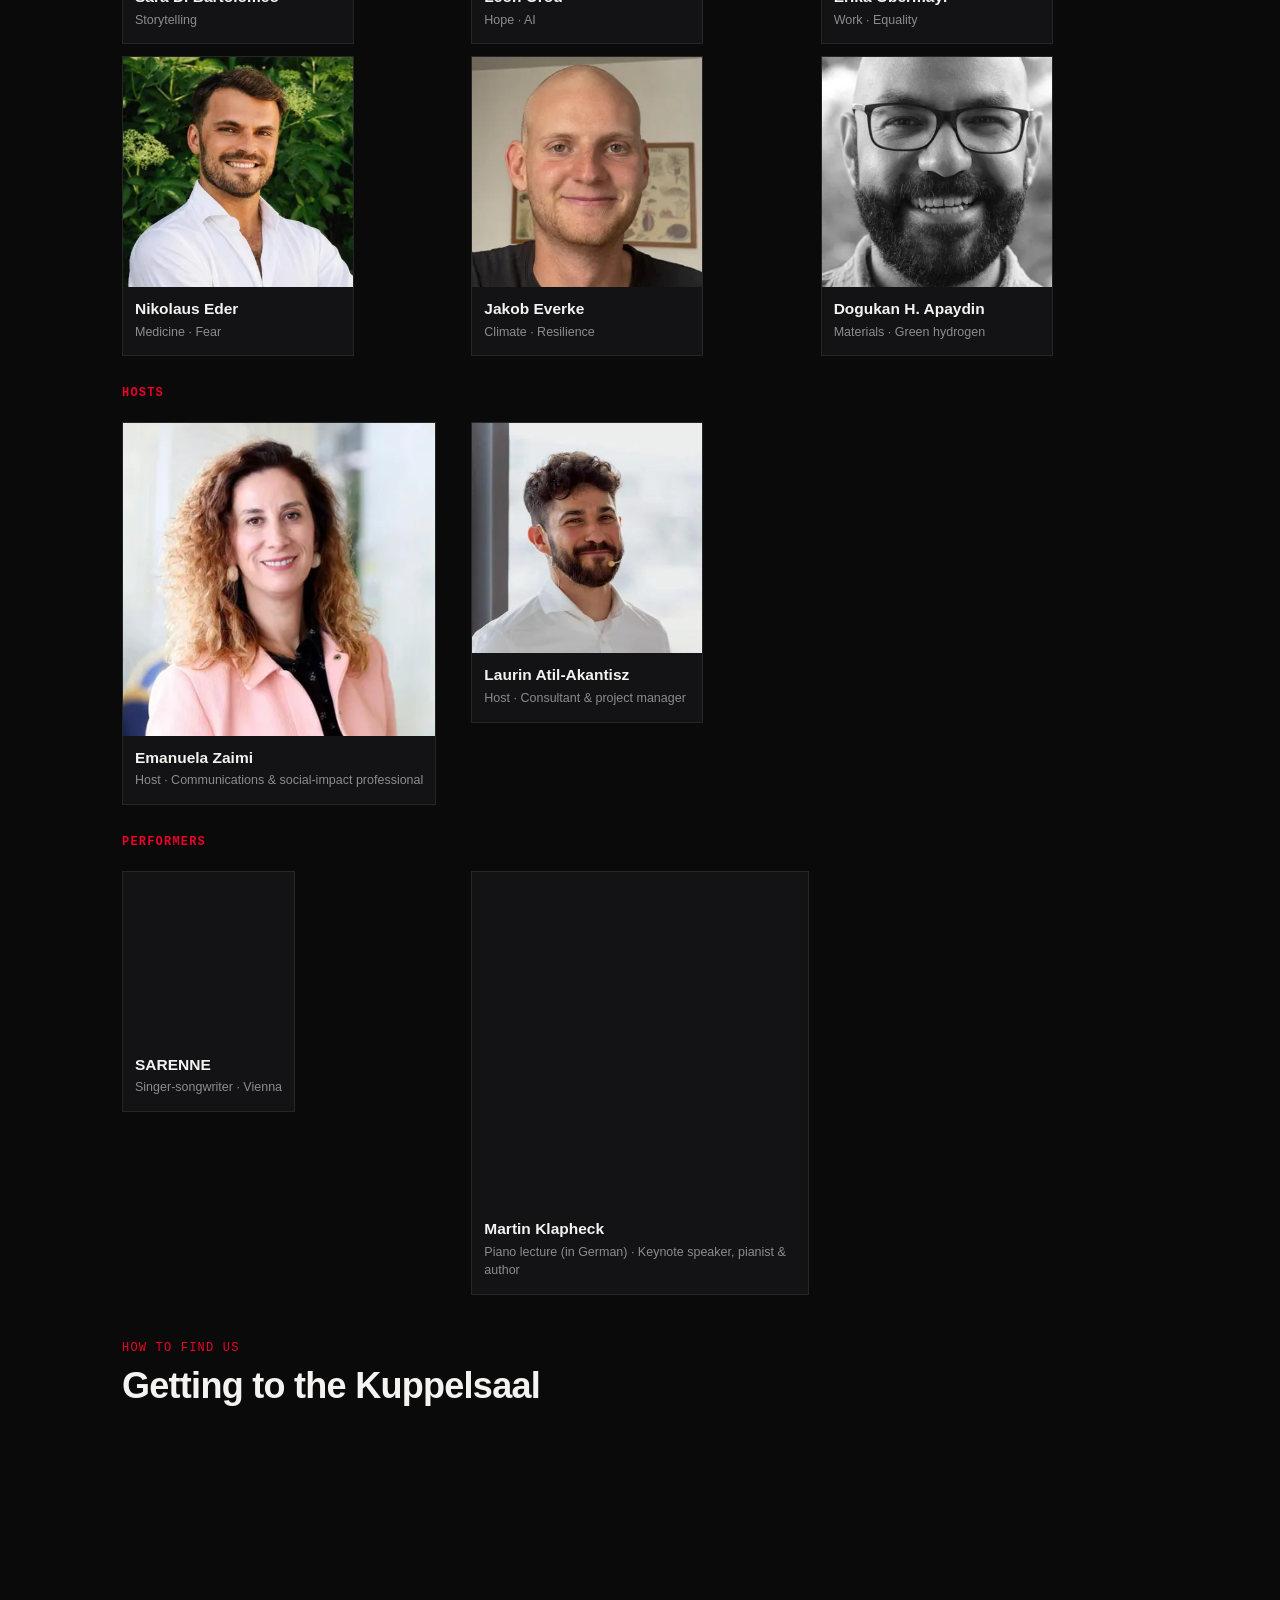
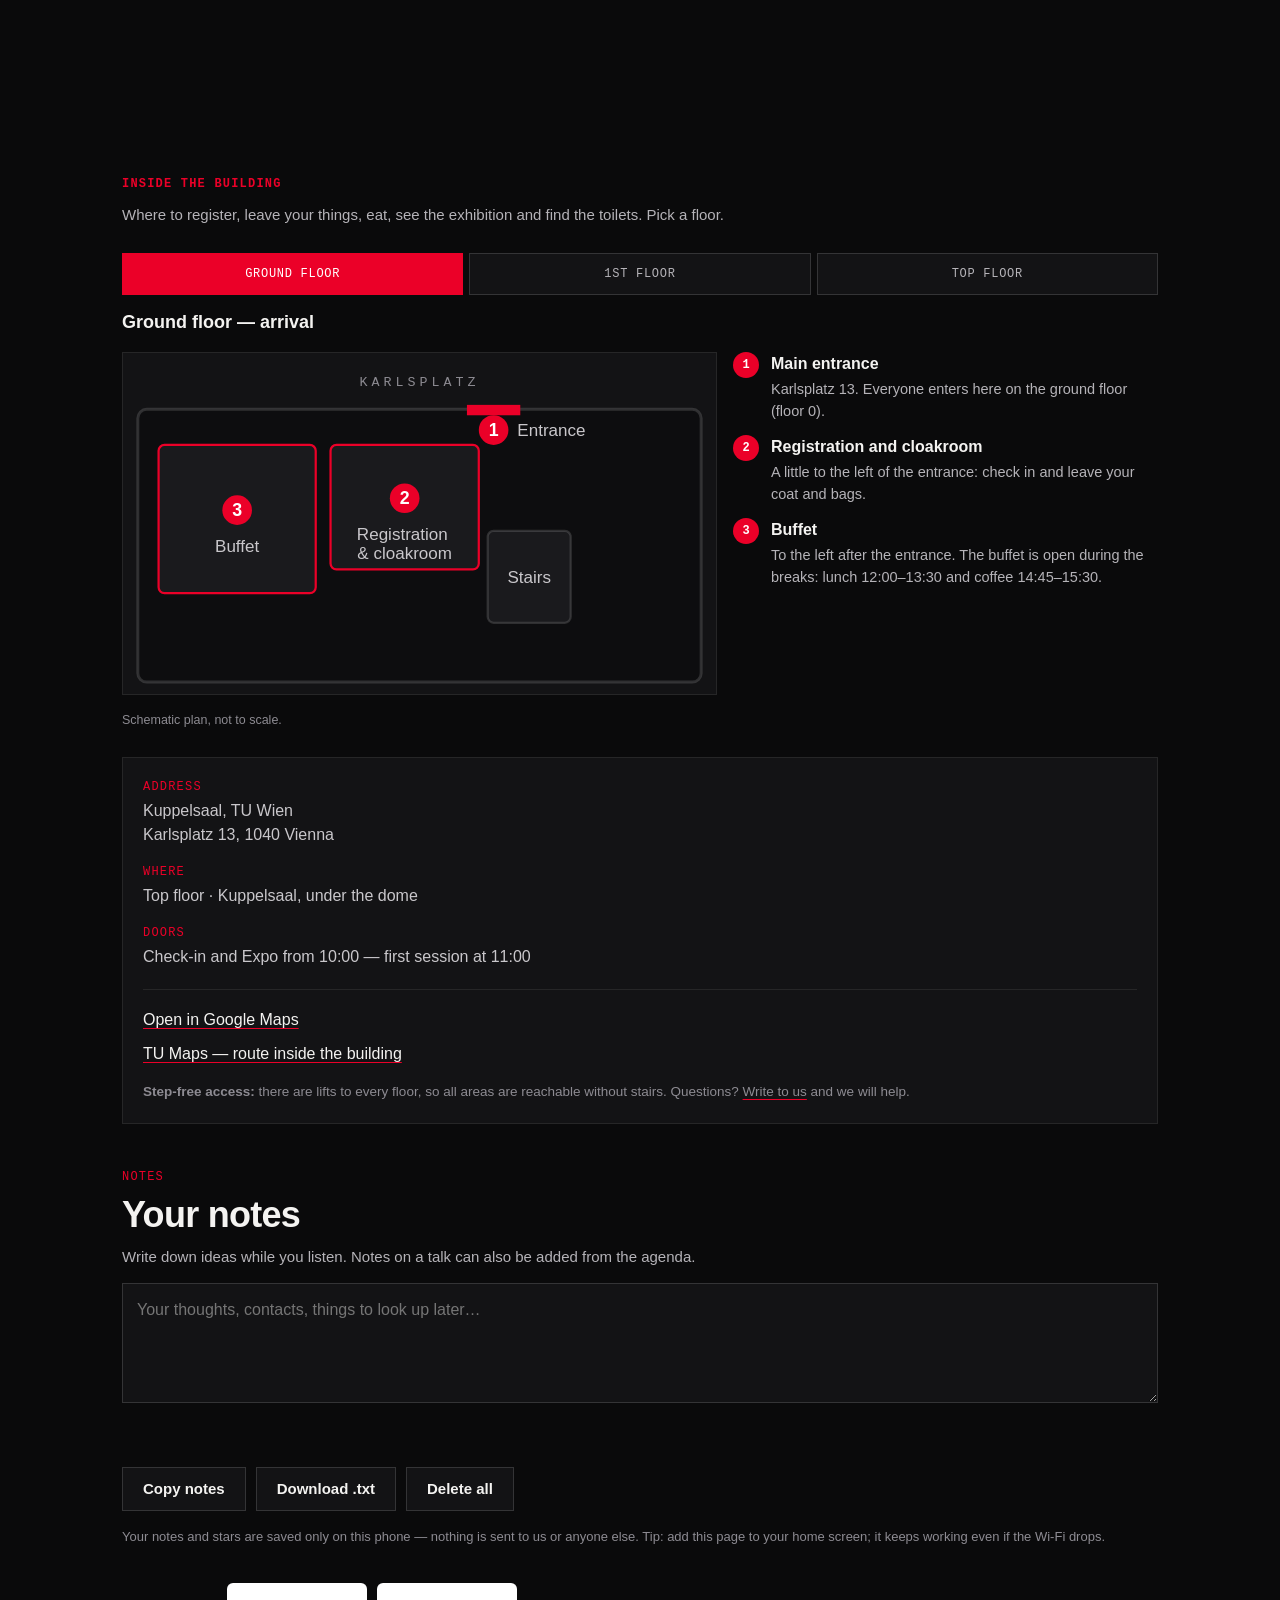
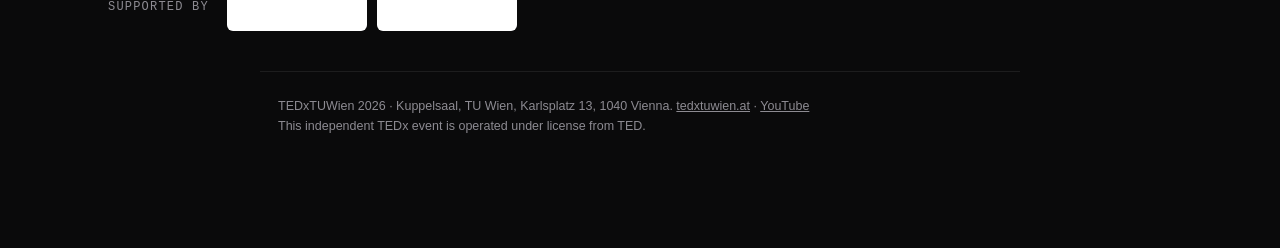
==== commit 9391d780: "Build of 12b4a5b" ====
--- a/index.html
+++ b/index.html
@@ -1,18 +1,57 @@
-<!DOCTYPE html><html lang="en"> <head><meta charset="utf-8"><meta name="viewport" content="width=device-width, initial-scale=1, viewport-fit=cover"><title>TEDxTUWien 2026 — Program</title><meta name="description" content="The live program of TEDxTUWien 2026: what is on now, the agenda, speakers, directions and your notes."><meta name="theme-color" content="#0A0A0B"><meta name="robots" content="noindex"><meta name="referrer" content="no-referrer"><link rel="icon" type="image/svg+xml" href="/favicon.svg"><link rel="apple-touch-icon" href="/icon-192.png"><link rel="manifest" href="/manifest.webmanifest"><meta http-equiv="content-security-policy" content="default-src 'none';img-src 'self' data:;font-src 'self';connect-src 'self';worker-src 'self';manifest-src 'self';form-action 'none';base-uri 'self';object-src 'none'; script-src 'self' 'sha256-xIb/Pa7FUshAu4ihwjchYcQpyCI8eS8kt40GpOAYCz8=' 'sha256-1BvDVWLr3QCC20uHhUDi27eDFVJpk1uMQJGIWKUks2I=' 'sha256-kmZE/W8I1iuTnl1b3yqzv9/DQZenPngd3NjSKMQl7y0=' 'sha256-Y8t0ntteBwH+PqGKUyjWW3CAk+BNJKSoQc0xZ68FjhM=' 'sha256-0O7iB6zr9x0r6X6eWYITC9V5q+yWCGAoFvcysBGbY9Q='; style-src 'self' 'sha256-Hw23oPs2fQQmkAXcZ7RcNHYTnBPC6nFzAL6jhCcsemM=' 'sha256-47DEQpj8HBSa+/TImW+5JCeuQeRkm5NMpJWZG3hSuFU=';"><link rel="stylesheet" href="/assets/Layout.jgF9iu4B.css"></head> <body data-base="/"> <a class="skip-link" href="#now">Skip to content</a>  <div class="app" data-app data-title="TEDxTUWien 2026" data-offset="+01:00" data-doors="2026-11-22T10:00:00+01:00"> <header class="top"> <a class="brand" href="#now" aria-label="TEDxTUWien">  <img src="/assets/logo-white-cropped.wTfayhI8_Z24B0nx.webp" alt="TEDxTUWien" loading="eager" decoding="async" width="131" height="60" class="brand-img"> </a> <p class="chip" data-chip data-live="false" role="status"> <span class="dot" aria-hidden="true"></span><span data-chip-text>Vienna</span> </p> </header>  <main> <!-- NOW --><section id="now" class="panel now" aria-labelledby="now-title"> <div class="now-card" data-now data-phase="loading"> <p class="mono now-kicker" data-now-kicker>TEDxTUWien 2026</p> <h1 id="now-title" class="now-title" data-now-title>Program</h1> <p class="now-sub" data-now-sub>
+<!DOCTYPE html><html lang="en"> <head><meta charset="utf-8"><meta name="viewport" content="width=device-width, initial-scale=1, viewport-fit=cover"><title>TEDxTUWien 2026 — Program</title><meta name="description" content="The live program of TEDxTUWien 2026: what is on now, the agenda, speakers, directions and your notes."><meta name="theme-color" content="#0A0A0B"><meta name="robots" content="noindex"><meta name="referrer" content="no-referrer"><link rel="icon" type="image/svg+xml" href="/favicon.svg"><link rel="apple-touch-icon" href="/icon-192.png"><link rel="manifest" href="/manifest.webmanifest"><meta http-equiv="content-security-policy" content="default-src 'none';img-src 'self' data:;font-src 'self';connect-src 'self';worker-src 'self';manifest-src 'self';form-action 'none';base-uri 'self';object-src 'none'; script-src 'self' 'sha256-xIb/Pa7FUshAu4ihwjchYcQpyCI8eS8kt40GpOAYCz8=' 'sha256-1BvDVWLr3QCC20uHhUDi27eDFVJpk1uMQJGIWKUks2I=' 'sha256-kmZE/W8I1iuTnl1b3yqzv9/DQZenPngd3NjSKMQl7y0=' 'sha256-Y8t0ntteBwH+PqGKUyjWW3CAk+BNJKSoQc0xZ68FjhM=' 'sha256-0O7iB6zr9x0r6X6eWYITC9V5q+yWCGAoFvcysBGbY9Q='; style-src 'self' 'sha256-Hw23oPs2fQQmkAXcZ7RcNHYTnBPC6nFzAL6jhCcsemM=' 'sha256-47DEQpj8HBSa+/TImW+5JCeuQeRkm5NMpJWZG3hSuFU=';"><link rel="stylesheet" href="/assets/Layout.Bdrk-60d.css"></head> <body data-base="/"> <a class="skip-link" href="#now">Skip to content</a>  <div class="app" data-app data-title="TEDxTUWien 2026" data-offset="+01:00" data-doors="2026-11-22T10:00:00+01:00"> <header class="top"> <a class="brand" href="#now" aria-label="TEDxTUWien">  <img src="/assets/logo-white-cropped.wTfayhI8_Z24B0nx.webp" alt="TEDxTUWien" loading="eager" decoding="async" width="131" height="60" class="brand-img"> </a> <p class="chip" data-chip data-live="false" role="status"> <span class="dot" aria-hidden="true"></span><span data-chip-text>Vienna</span> </p> </header>  <main> <!-- NOW --><section id="now" class="panel now" aria-labelledby="now-title"> <div class="now-card" data-now data-phase="loading"> <p class="mono now-kicker" data-now-kicker>TEDxTUWien 2026</p> <h1 id="now-title" class="now-title" data-now-title>Program</h1> <p class="now-sub" data-now-sub>
 22 November 2026 · Kuppelsaal, TU Wien, Karlsplatz 13 </p> <progress class="now-progress" data-now-progress value="0" max="1" hidden></progress> <p class="now-next" data-now-next hidden></p> <div class="now-actions"> <button type="button" class="btn btn--solid" data-jump hidden>Jump to now</button> <a class="btn" href="#find">How to find us</a> </div> </div> <noscript><p class="lead">Please enable JavaScript to see what is on right now.</p></noscript> </section> <!-- AGENDA --> <section id="agenda" class="panel" aria-labelledby="agenda-title"> <p class="mono eyebrow">Agenda</p> <h2 id="agenda-title" class="h2">The day at a glance</h2>  <p class="lead">
-Three sessions with four talks each, two live performances and an exhibition in
-              parallel. Tap a name for the speaker.
-</p> <div class="sessions"> <section class="session" aria-label="Session 1"> <h3 class="session-head"> <span class="mono">Session</span> <span class="session-num">1</span> </h3>  <ol class="session-talks"> <li> <button type="button" class="session-talk" data-person-open="nico"> <span class="n" aria-hidden="true"> 1 </span> <span> <span class="who">Nico Lind</span> <span class="topic">The right to be wrong — education and career choices</span> </span> </button> </li><li> <button type="button" class="session-talk" data-person-open="lilicia"> <span class="n" aria-hidden="true"> 2 </span> <span> <span class="who">Lilicia Nau</span> <span class="topic">Learning, failure, and growing up in the age of AI</span> </span> </button> </li><li> <button type="button" class="session-talk" data-person-open="sara"> <span class="n" aria-hidden="true"> 3 </span> <span> <span class="who">Sara Di Bartolomeo</span> <span class="topic">Visualizing stories and seeing hidden connections</span> </span> </button> </li><li> <button type="button" class="session-talk" data-person-open="burkhard"> <span class="n" aria-hidden="true"> 4 </span> <span> <span class="who">Burkhard Hanke</span> <span class="topic">Rethinking clarity, communication, and listening</span> </span> </button> </li> </ol> </section><section class="session" aria-label="Session 2"> <h3 class="session-head"> <span class="mono">Session</span> <span class="session-num">2</span> </h3> <button type="button" class="perf" data-person-open="martin"> <span class="mono">Performance</span> <strong>Martin Klapheck</strong> <span>Piano lecture (in German)</span> </button> <ol class="session-talks"> <li> <button type="button" class="session-talk" data-person-open="toni"> <span class="n" aria-hidden="true"> 1 </span> <span> <span class="who">Toni Bakovic</span> <span class="topic">Building sustainably with earth</span> </span> </button> </li><li> <button type="button" class="session-talk" data-person-open="pasquale"> <span class="n" aria-hidden="true"> 2 </span> <span> <span class="who">Pasquale Alex Chiaramonte</span> <span class="topic">Plant-based chemistry and resource independence</span> </span> </button> </li><li> <button type="button" class="session-talk" data-person-open="diana"> <span class="n" aria-hidden="true"> 3 </span> <span> <span class="who">Diana Khlan</span> <span class="topic">Semiconductors, AI infrastructure, and technological sovereignty</span> </span> </button> </li><li> <button type="button" class="session-talk" data-person-open="erika"> <span class="n" aria-hidden="true"> 4 </span> <span> <span class="who">Erika Obermayr</span> <span class="topic">Redesigning workplaces and challenging gender inequality</span> </span> </button> </li> </ol> </section><section class="session" aria-label="Session 3"> <h3 class="session-head"> <span class="mono">Session</span> <span class="session-num">3</span> </h3> <button type="button" class="perf" data-person-open="sarenne"> <span class="mono">Performance</span> <strong>SARENNE</strong> <span>Live performance</span> </button> <ol class="session-talks"> <li> <button type="button" class="session-talk" data-person-open="jakob"> <span class="n" aria-hidden="true"> 1 </span> <span> <span class="who">Jakob Everke</span> <span class="topic">What forests teach us about resilience</span> </span> </button> </li><li> <button type="button" class="session-talk" data-person-open="dogukan"> <span class="n" aria-hidden="true"> 2 </span> <span> <span class="who">Dogukan H. Apaydin</span> <span class="topic">Turning carbon dioxide into valuable resources</span> </span> </button> </li><li> <button type="button" class="session-talk" data-person-open="leon"> <span class="n" aria-hidden="true"> 3 </span> <span> <span class="who">Leon Orou</span> <span class="topic">Generation Hope — turning optimism into action</span> </span> </button> </li><li> <button type="button" class="session-talk" data-person-open="nikolaus"> <span class="n" aria-hidden="true"> 4 </span> <span> <span class="who">Nikolaus Eder</span> <span class="topic">Fear at the dentist</span> </span> </button> </li> </ol> </section> </div> <p class="times-note">
-Exact times will appear here as soon as they are confirmed — then you can also follow
-              what is on right now.
-</p>  </section> <!-- PEOPLE --> <section id="speakers" class="panel" aria-labelledby="speakers-title"> <p class="mono eyebrow">People</p> <h2 id="speakers-title" class="h2">Speakers, hosts and performers</h2> <p class="lead">Tap a card for the full story.</p> <ul class="people"> <li> <button type="button" class="person" data-person-open="nico">  <img src="/assets/nico.BfSO3BF__Z1v5nz7.webp" srcset="/assets/nico.BfSO3BF__Z147Bfm.webp 180w, /assets/nico.BfSO3BF__Z1v5nz7.webp 360w" alt sizes="(min-width: 720px) 230px, 45vw" loading="lazy" decoding="async" width="360" height="360"> <span class="person-body"> <span class="person-name">Nico Lind</span> <span class="person-tag">Education · Career orientation</span> </span> </button> </li><li> <button type="button" class="person" data-person-open="burkhard">  <img src="/assets/burkhard.CeSJCN3g_88uEK.webp" srcset="/assets/burkhard.CeSJCN3g_7hyvH.webp 180w, /assets/burkhard.CeSJCN3g_88uEK.webp 360w" alt sizes="(min-width: 720px) 230px, 45vw" loading="lazy" decoding="async" width="360" height="360"> <span class="person-body"> <span class="person-name">Burkhard Hanke</span> <span class="person-tag">Leadership · Communication</span> </span> </button> </li><li> <button type="button" class="person" data-person-open="diana">  <img src="/assets/diana.BOeBPhRZ_1RQ8oX.webp" srcset="/assets/diana.BOeBPhRZ_1hAgNO.webp 180w, /assets/diana.BOeBPhRZ_1RQ8oX.webp 360w" alt sizes="(min-width: 720px) 230px, 45vw" loading="lazy" decoding="async" width="360" height="360"> <span class="person-body"> <span class="person-name">Diana Khlan</span> <span class="person-tag">Semiconductors · AI infrastructure</span> </span> </button> </li><li> <button type="button" class="person" data-person-open="lilicia">  <img src="/assets/lilicia.DaMuR7Tk_Z17UVVl.webp" srcset="/assets/lilicia.DaMuR7Tk_Lhsgh.webp 180w, /assets/lilicia.DaMuR7Tk_Z17UVVl.webp 360w" alt sizes="(min-width: 720px) 230px, 45vw" loading="lazy" decoding="async" width="360" height="360"> <span class="person-body"> <span class="person-name">Lilicia Nau</span> <span class="person-tag">AI literacy · Education</span> </span> </button> </li><li> <button type="button" class="person" data-person-open="pasquale">  <img src="/assets/pasquale.CCpwCO5W_22agNW.webp" srcset="/assets/pasquale.CCpwCO5W_Z18NrMm.webp 180w, /assets/pasquale.CCpwCO5W_22agNW.webp 360w" alt sizes="(min-width: 720px) 230px, 45vw" loading="lazy" decoding="async" width="360" height="360"> <span class="person-body"> <span class="person-name">Pasquale Alex Chiaramonte</span> <span class="person-tag">Green chemistry · Catalysis</span> </span> </button> </li><li> <button type="button" class="person" data-person-open="toni">  <img src="/assets/toni.PiwLhw51_Z1CAivj.webp" srcset="/assets/toni.PiwLhw51_Nleqv.webp 180w, /assets/toni.PiwLhw51_Z1CAivj.webp 360w" alt sizes="(min-width: 720px) 230px, 45vw" loading="lazy" decoding="async" width="360" height="360"> <span class="person-body"> <span class="person-name">Toni Bakovic</span> <span class="person-tag">Building materials</span> </span> </button> </li><li> <button type="button" class="person" data-person-open="sara">  <img src="/assets/sara.DInoAD97_1Fo21g.webp" srcset="/assets/sara.DInoAD97_ZWQyPQ.webp 180w, /assets/sara.DInoAD97_1Fo21g.webp 360w" alt sizes="(min-width: 720px) 230px, 45vw" loading="lazy" decoding="async" width="360" height="360"> <span class="person-body"> <span class="person-name">Sara Di Bartolomeo</span> <span class="person-tag">Storytelling</span> </span> </button> </li><li> <button type="button" class="person" data-person-open="leon">  <img src="/assets/leon.BKmVYDKj_12iE1h.webp" srcset="/assets/leon.BKmVYDKj_1tgql2.webp 180w, /assets/leon.BKmVYDKj_12iE1h.webp 360w" alt sizes="(min-width: 720px) 230px, 45vw" loading="lazy" decoding="async" width="360" height="360"> <span class="person-body"> <span class="person-name">Leon Orou</span> <span class="person-tag">Hope · AI</span> </span> </button> </li><li> <button type="button" class="person" data-person-open="erika">  <img src="/assets/erika.MjvDwOD-_2vWgmE.webp" srcset="/assets/erika.MjvDwOD-_WHrfG.webp 180w, /assets/erika.MjvDwOD-_2vWgmE.webp 360w" alt sizes="(min-width: 720px) 230px, 45vw" loading="lazy" decoding="async" width="360" height="360"> <span class="person-body"> <span class="person-name">Erika Obermayr</span> <span class="person-tag">Work · Equality</span> </span> </button> </li><li> <button type="button" class="person" data-person-open="nikolaus">  <img src="/assets/nikolaus.mUinv9Qx_ZtC731.webp" srcset="/assets/nikolaus.mUinv9Qx_1pAi9B.webp 180w, /assets/nikolaus.mUinv9Qx_ZtC731.webp 360w" alt sizes="(min-width: 720px) 230px, 45vw" loading="lazy" decoding="async" width="360" height="360"> <span class="person-body"> <span class="person-name">Nikolaus Eder</span> <span class="person-tag">Medicine · Fear</span> </span> </button> </li><li> <button type="button" class="person" data-person-open="jakob">  <img src="/assets/jakob.BzuIICod_Z1TKswz.webp" srcset="/assets/jakob.BzuIICod_1BbQao.webp 180w, /assets/jakob.BzuIICod_Z1TKswz.webp 360w" alt sizes="(min-width: 720px) 230px, 45vw" loading="lazy" decoding="async" width="360" height="360"> <span class="person-body"> <span class="person-name">Jakob Everke</span> <span class="person-tag">Climate · Resilience</span> </span> </button> </li><li> <button type="button" class="person" data-person-open="dogukan">  <img src="/assets/dogukan.DpOug6Vc_2xjwq.webp" srcset="/assets/dogukan.DpOug6Vc_ZxHx3I.webp 180w, /assets/dogukan.DpOug6Vc_2xjwq.webp 360w" alt sizes="(min-width: 720px) 230px, 45vw" loading="lazy" decoding="async" width="360" height="360"> <span class="person-body"> <span class="person-name">Dogukan H. Apaydin</span> <span class="person-tag">Materials · Green hydrogen</span> </span> </button> </li> </ul>  <h3 class="mono people-group">Hosts</h3> <ul class="people"> <li> <button type="button" class="person" data-person-open="emanuela">  <img src="/assets/emanuela.C_ifdrKU_Z197bl7.webp" srcset="/assets/emanuela.C_ifdrKU_K6dQv.webp 180w, /assets/emanuela.C_ifdrKU_Z197bl7.webp 360w" alt sizes="(min-width: 720px) 230px, 45vw" loading="lazy" decoding="async" width="360" height="360"> <span class="person-body"> <span class="person-name">Emanuela Zaimi</span> <span class="person-tag">Host · Communications &amp; social-impact professional</span> </span> </button> </li><li> <button type="button" class="person" data-person-open="laurin">  <img src="/assets/laurin.n71R1qe7_1p8Aum.webp" srcset="/assets/laurin.n71R1qe7_Z1e70mK.webp 180w, /assets/laurin.n71R1qe7_1p8Aum.webp 360w" alt sizes="(min-width: 720px) 230px, 45vw" loading="lazy" decoding="async" width="360" height="360"> <span class="person-body"> <span class="person-name">Laurin Atil-Akantisz</span> <span class="person-tag">Host · Consultant &amp; project manager</span> </span> </button> </li> </ul>  <h3 class="mono people-group">Performers</h3> <ul class="people"> <li> <button type="button" class="person" data-person-open="sarenne">  <img src="/assets/sarenne.DZHOQEmE_fOr1d.webp" srcset="/assets/sarenne.DZHOQEmE_ZkqpyV.webp 180w, /assets/sarenne.DZHOQEmE_fOr1d.webp 360w" alt sizes="(min-width: 720px) 230px, 45vw" loading="lazy" decoding="async" width="360" height="360"> <span class="person-body"> <span class="person-name">SARENNE</span> <span class="person-tag">Singer-songwriter · Vienna</span> </span> </button> </li><li> <button type="button" class="person" data-person-open="martin">  <img src="/assets/martin.CmvE4E84_Z2rEFpl.webp" srcset="/assets/martin.CmvE4E84_ZI8sw.webp 180w, /assets/martin.CmvE4E84_Z2rEFpl.webp 360w" alt sizes="(min-width: 720px) 230px, 45vw" loading="lazy" decoding="async" width="360" height="360"> <span class="person-body"> <span class="person-name">Martin Klapheck</span> <span class="person-tag">Piano lecture (in German) · Keynote speaker, pianist &amp; author</span> </span> </button> </li> </ul>  </section> <!-- FIND US --> <section id="find" class="panel" aria-labelledby="find-title"> <p class="mono eyebrow">How to find us</p> <h2 id="find-title" class="h2">Getting to the Kuppelsaal</h2> <ol class="route" data-reveal> <li class="step"> <span class="step-dot" aria-hidden="true"> 1 </span> <div> <h3 class="step-title">Arrive at Karlsplatz</h3> <p class="step-text">The U-Bahn lines U1, U2 and U4 stop at Karlsplatz, right next to the TU Wien main building.</p> </div> </li><li class="step"> <span class="step-dot" aria-hidden="true"> 2 </span> <div> <h3 class="step-title">Enter the main building</h3> <p class="step-text">TU Wien, Karlsplatz 13, 1040 Vienna. The entrance is on the ground floor (floor 0).</p> </div> </li><li class="step"> <span class="step-dot" aria-hidden="true"> 3 </span> <div> <h3 class="step-title">Register and leave your things</h3> <p class="step-text">Registration and the cloakroom are a little to the left of the entrance. The buffet is further left.</p> </div> </li><li class="step"> <span class="step-dot" aria-hidden="true"> 4 </span> <div> <h3 class="step-title">Go up to the Kuppelsaal</h3> <p class="step-text">The hall is on the top floor, right under the dome. Lifts go to every floor. The exhibition is on the 1st floor on the way.</p> </div> </li> </ol> <h3 class="mono guide-eyebrow">Inside the building</h3> <p class="lead">
+Tap a talk for the speaker and your own notes. Tap ☆ to build your schedule.
+</p> <div class="agenda-tools"> <button type="button" class="toggle" data-filter aria-pressed="false">
+My schedule <span data-pick-count>(0)</span> </button> </div> <ol class="agenda" data-agenda>  <li class="block-head" data-block> Welcome </li> <li class="item" data-item data-id="checkin" data-kind="checkin" data-start="2026-11-22T10:00:00+01:00" data-end="2026-11-22T11:00:00+01:00" data-title="Check-in &amp; Expo" data-person data-state="upcoming"> <button type="button" class="item-main" data-open="checkin"> <span class="time">10:00–11:00</span> <span> <span class="title">Check-in &amp; Expo</span>  <span class="tag tag--live">Live now</span> <span class="tag tag--next">Up next</span> </span> </button> <button type="button" class="star" data-pick="checkin" aria-pressed="false" aria-label="Add “Check-in &amp; Expo” to my schedule">
+☆
+</button> </li>  <li class="block-head" data-block> Session 1 </li> <li class="item" data-item data-id="s1-intro" data-kind="intro" data-start="2026-11-22T11:00:00+01:00" data-end="2026-11-22T11:08:00+01:00" data-title="Welcome to Session 1" data-person data-state="upcoming"> <button type="button" class="item-main" data-open="s1-intro"> <span class="time">11:00–11:08</span> <span> <span class="title">Welcome to Session 1</span>  <span class="tag tag--live">Live now</span> <span class="tag tag--next">Up next</span> </span> </button> <button type="button" class="star" data-pick="s1-intro" aria-pressed="false" aria-label="Add “Welcome to Session 1” to my schedule">
+☆
+</button> </li>   <li class="item" data-item data-id="talk-nico" data-kind="talk" data-start="2026-11-22T11:08:00+01:00" data-end="2026-11-22T11:19:00+01:00" data-title="Why teenagers deserve the right to be wrong" data-person="nico" data-state="upcoming"> <button type="button" class="item-main" data-open="talk-nico"> <span class="time">11:08–11:19</span> <span> <span class="title">Why teenagers deserve the right to be wrong</span> <span class="who">Nico Lind</span> <span class="tag tag--live">Live now</span> <span class="tag tag--next">Up next</span> </span> </button> <button type="button" class="star" data-pick="talk-nico" aria-pressed="false" aria-label="Add “Why teenagers deserve the right to be wrong” to my schedule">
+☆
+</button> </li>   <li class="item" data-item data-id="talk-lilicia" data-kind="talk" data-start="2026-11-22T11:19:00+01:00" data-end="2026-11-22T11:34:00+01:00" data-title="The most dangerous question in the age of AI" data-person="lilicia" data-state="upcoming"> <button type="button" class="item-main" data-open="talk-lilicia"> <span class="time">11:19–11:34</span> <span> <span class="title">The most dangerous question in the age of AI</span> <span class="who">Lilicia Nau</span> <span class="tag tag--live">Live now</span> <span class="tag tag--next">Up next</span> </span> </button> <button type="button" class="star" data-pick="talk-lilicia" aria-pressed="false" aria-label="Add “The most dangerous question in the age of AI” to my schedule">
+☆
+</button> </li>   <li class="item" data-item data-id="talk-sara" data-kind="talk" data-start="2026-11-22T11:34:00+01:00" data-end="2026-11-22T11:46:00+01:00" data-title="Drawing Stories" data-person="sara" data-state="upcoming"> <button type="button" class="item-main" data-open="talk-sara"> <span class="time">11:34–11:46</span> <span> <span class="title">Drawing Stories</span> <span class="who">Sara Di Bartolomeo</span> <span class="tag tag--live">Live now</span> <span class="tag tag--next">Up next</span> </span> </button> <button type="button" class="star" data-pick="talk-sara" aria-pressed="false" aria-label="Add “Drawing Stories” to my schedule">
+☆
+</button> </li>   <li class="item" data-item data-id="talk-burkhard" data-kind="talk" data-start="2026-11-22T11:46:00+01:00" data-end="2026-11-22T12:00:00+01:00" data-title="Clarity Is Knowing When to Move" data-person="burkhard" data-state="upcoming"> <button type="button" class="item-main" data-open="talk-burkhard"> <span class="time">11:46–12:00</span> <span> <span class="title">Clarity Is Knowing When to Move</span> <span class="who">Burkhard Hanke</span> <span class="tag tag--live">Live now</span> <span class="tag tag--next">Up next</span> </span> </button> <button type="button" class="star" data-pick="talk-burkhard" aria-pressed="false" aria-label="Add “Clarity Is Knowing When to Move” to my schedule">
+☆
+</button> </li>  <li class="block-head" data-block> Break </li> <li class="item" data-item data-id="break-lunch" data-kind="break" data-start="2026-11-22T12:00:00+01:00" data-end="2026-11-22T13:30:00+01:00" data-title="Lunch break &amp; Expo" data-person data-state="upcoming"> <button type="button" class="item-main" data-open="break-lunch"> <span class="time">12:00–13:30</span> <span> <span class="title">Lunch break &amp; Expo</span>  <span class="tag tag--live">Live now</span> <span class="tag tag--next">Up next</span> </span> </button> <button type="button" class="star" data-pick="break-lunch" aria-pressed="false" aria-label="Add “Lunch break &amp; Expo” to my schedule">
+☆
+</button> </li>  <li class="block-head" data-block> Session 2 </li> <li class="item" data-item data-id="s2-intro" data-kind="intro" data-start="2026-11-22T13:30:00+01:00" data-end="2026-11-22T13:34:00+01:00" data-title="Welcome to Session 2" data-person data-state="upcoming"> <button type="button" class="item-main" data-open="s2-intro"> <span class="time">13:30–13:34</span> <span> <span class="title">Welcome to Session 2</span>  <span class="tag tag--live">Live now</span> <span class="tag tag--next">Up next</span> </span> </button> <button type="button" class="star" data-pick="s2-intro" aria-pressed="false" aria-label="Add “Welcome to Session 2” to my schedule">
+☆
+</button> </li>   <li class="item" data-item data-id="perf-martin" data-kind="performance" data-start="2026-11-22T13:34:00+01:00" data-end="2026-11-22T13:58:00+01:00" data-title="Piano lecture (in German)" data-person="martin" data-state="upcoming"> <button type="button" class="item-main" data-open="perf-martin"> <span class="time">13:34–13:58</span> <span> <span class="title">Piano lecture (in German)</span> <span class="who">Martin Klapheck</span> <span class="tag tag--live">Live now</span> <span class="tag tag--next">Up next</span> </span> </button> <button type="button" class="star" data-pick="perf-martin" aria-pressed="false" aria-label="Add “Piano lecture (in German)” to my schedule">
+☆
+</button> </li>   <li class="item" data-item data-id="talk-toni" data-kind="talk" data-start="2026-11-22T13:58:00+01:00" data-end="2026-11-22T14:09:00+01:00" data-title="Back to Earth: Why the Building Material of the Past Could Have a Future" data-person="toni" data-state="upcoming"> <button type="button" class="item-main" data-open="talk-toni"> <span class="time">13:58–14:09</span> <span> <span class="title">Back to Earth: Why the Building Material of the Past Could Have a Future</span> <span class="who">Toni Bakovic</span> <span class="tag tag--live">Live now</span> <span class="tag tag--next">Up next</span> </span> </button> <button type="button" class="star" data-pick="talk-toni" aria-pressed="false" aria-label="Add “Back to Earth: Why the Building Material of the Past Could Have a Future” to my schedule">
+☆
+</button> </li>   <li class="item" data-item data-id="talk-pasquale" data-kind="talk" data-start="2026-11-22T14:09:00+01:00" data-end="2026-11-22T14:21:00+01:00" data-title="The Chemistry of Terrible Decisions: Building Our World or Burning It?" data-person="pasquale" data-state="upcoming"> <button type="button" class="item-main" data-open="talk-pasquale"> <span class="time">14:09–14:21</span> <span> <span class="title">The Chemistry of Terrible Decisions: Building Our World or Burning It?</span> <span class="who">Pasquale Alex Chiaramonte</span> <span class="tag tag--live">Live now</span> <span class="tag tag--next">Up next</span> </span> </button> <button type="button" class="star" data-pick="talk-pasquale" aria-pressed="false" aria-label="Add “The Chemistry of Terrible Decisions: Building Our World or Burning It?” to my schedule">
+☆
+</button> </li>   <li class="item" data-item data-id="talk-diana" data-kind="talk" data-start="2026-11-22T14:21:00+01:00" data-end="2026-11-22T14:32:00+01:00" data-title="The Chip War Is Not Really About Chips" data-person="diana" data-state="upcoming"> <button type="button" class="item-main" data-open="talk-diana"> <span class="time">14:21–14:32</span> <span> <span class="title">The Chip War Is Not Really About Chips</span> <span class="who">Diana Khlan</span> <span class="tag tag--live">Live now</span> <span class="tag tag--next">Up next</span> </span> </button> <button type="button" class="star" data-pick="talk-diana" aria-pressed="false" aria-label="Add “The Chip War Is Not Really About Chips” to my schedule">
+☆
+</button> </li>   <li class="item" data-item data-id="talk-erika" data-kind="talk" data-start="2026-11-22T14:32:00+01:00" data-end="2026-11-22T14:45:00+01:00" data-title="How to build a new working world for the heroines who don’t need a hero" data-person="erika" data-state="upcoming"> <button type="button" class="item-main" data-open="talk-erika"> <span class="time">14:32–14:45</span> <span> <span class="title">How to build a new working world for the heroines who don’t need a hero</span> <span class="who">Erika Obermayr</span> <span class="tag tag--live">Live now</span> <span class="tag tag--next">Up next</span> </span> </button> <button type="button" class="star" data-pick="talk-erika" aria-pressed="false" aria-label="Add “How to build a new working world for the heroines who don’t need a hero” to my schedule">
+☆
+</button> </li>  <li class="block-head" data-block> Break </li> <li class="item" data-item data-id="break-coffee" data-kind="break" data-start="2026-11-22T14:45:00+01:00" data-end="2026-11-22T15:30:00+01:00" data-title="Coffee break &amp; Expo" data-person data-state="upcoming"> <button type="button" class="item-main" data-open="break-coffee"> <span class="time">14:45–15:30</span> <span> <span class="title">Coffee break &amp; Expo</span>  <span class="tag tag--live">Live now</span> <span class="tag tag--next">Up next</span> </span> </button> <button type="button" class="star" data-pick="break-coffee" aria-pressed="false" aria-label="Add “Coffee break &amp; Expo” to my schedule">
+☆
+</button> </li>  <li class="block-head" data-block> Session 3 </li> <li class="item" data-item data-id="s3-intro" data-kind="intro" data-start="2026-11-22T15:30:00+01:00" data-end="2026-11-22T15:34:00+01:00" data-title="Welcome to Session 3" data-person data-state="upcoming"> <button type="button" class="item-main" data-open="s3-intro"> <span class="time">15:30–15:34</span> <span> <span class="title">Welcome to Session 3</span>  <span class="tag tag--live">Live now</span> <span class="tag tag--next">Up next</span> </span> </button> <button type="button" class="star" data-pick="s3-intro" aria-pressed="false" aria-label="Add “Welcome to Session 3” to my schedule">
+☆
+</button> </li>   <li class="item" data-item data-id="perf-sarenne" data-kind="performance" data-start="2026-11-22T15:34:00+01:00" data-end="2026-11-22T15:58:00+01:00" data-title="Live performance" data-person="sarenne" data-state="upcoming"> <button type="button" class="item-main" data-open="perf-sarenne"> <span class="time">15:34–15:58</span> <span> <span class="title">Live performance</span> <span class="who">SARENNE</span> <span class="tag tag--live">Live now</span> <span class="tag tag--next">Up next</span> </span> </button> <button type="button" class="star" data-pick="perf-sarenne" aria-pressed="false" aria-label="Add “Live performance” to my schedule">
+☆
+</button> </li>   <li class="item" data-item data-id="talk-jakob" data-kind="talk" data-start="2026-11-22T15:58:00+01:00" data-end="2026-11-22T16:10:00+01:00" data-title="The Hidden Signs of Resilience: What Forests Teach Us About Mental Strength" data-person="jakob" data-state="upcoming"> <button type="button" class="item-main" data-open="talk-jakob"> <span class="time">15:58–16:10</span> <span> <span class="title">The Hidden Signs of Resilience: What Forests Teach Us About Mental Strength</span> <span class="who">Jakob Everke</span> <span class="tag tag--live">Live now</span> <span class="tag tag--next">Up next</span> </span> </button> <button type="button" class="star" data-pick="talk-jakob" aria-pressed="false" aria-label="Add “The Hidden Signs of Resilience: What Forests Teach Us About Mental Strength” to my schedule">
+☆
+</button> </li>   <li class="item" data-item data-id="talk-dogukan" data-kind="talk" data-start="2026-11-22T16:10:00+01:00" data-end="2026-11-22T16:21:00+01:00" data-title="The Carbon Loop Next Door" data-person="dogukan" data-state="upcoming"> <button type="button" class="item-main" data-open="talk-dogukan"> <span class="time">16:10–16:21</span> <span> <span class="title">The Carbon Loop Next Door</span> <span class="who">Dogukan H. Apaydin</span> <span class="tag tag--live">Live now</span> <span class="tag tag--next">Up next</span> </span> </button> <button type="button" class="star" data-pick="talk-dogukan" aria-pressed="false" aria-label="Add “The Carbon Loop Next Door” to my schedule">
+☆
+</button> </li>   <li class="item" data-item data-id="talk-leon" data-kind="talk" data-start="2026-11-22T16:21:00+01:00" data-end="2026-11-22T16:32:00+01:00" data-title="Generation Hope: How to join Gen H" data-person="leon" data-state="upcoming"> <button type="button" class="item-main" data-open="talk-leon"> <span class="time">16:21–16:32</span> <span> <span class="title">Generation Hope: How to join Gen H</span> <span class="who">Leon Orou</span> <span class="tag tag--live">Live now</span> <span class="tag tag--next">Up next</span> </span> </button> <button type="button" class="star" data-pick="talk-leon" aria-pressed="false" aria-label="Add “Generation Hope: How to join Gen H” to my schedule">
+☆
+</button> </li>   <li class="item" data-item data-id="talk-nikolaus" data-kind="talk" data-start="2026-11-22T16:32:00+01:00" data-end="2026-11-22T16:45:00+01:00" data-title="What are you really afraid of?" data-person="nikolaus" data-state="upcoming"> <button type="button" class="item-main" data-open="talk-nikolaus"> <span class="time">16:32–16:45</span> <span> <span class="title">What are you really afraid of?</span> <span class="who">Nikolaus Eder</span> <span class="tag tag--live">Live now</span> <span class="tag tag--next">Up next</span> </span> </button> <button type="button" class="star" data-pick="talk-nikolaus" aria-pressed="false" aria-label="Add “What are you really afraid of?” to my schedule">
+☆
+</button> </li>   <li class="item" data-item data-id="end" data-kind="end" data-start="2026-11-22T16:45:00+01:00" data-end="2026-11-22T17:00:00+01:00" data-title="End of the day — see you next year!" data-person data-state="upcoming"> <button type="button" class="item-main" data-open="end"> <span class="time">16:45–17:00</span> <span> <span class="title">End of the day — see you next year!</span>  <span class="tag tag--live">Live now</span> <span class="tag tag--next">Up next</span> </span> </button> <button type="button" class="star" data-pick="end" aria-pressed="false" aria-label="Add “End of the day — see you next year!” to my schedule">
+☆
+</button> </li>  </ol>  </section> <!-- PEOPLE --> <section id="speakers" class="panel" aria-labelledby="speakers-title"> <p class="mono eyebrow">People</p> <h2 id="speakers-title" class="h2">Speakers, hosts and performers</h2> <p class="lead">Tap a card for the full story.</p> <ul class="people"> <li> <button type="button" class="person" data-person-open="nico">  <img src="/assets/nico.BfSO3BF__Z1v5nz7.webp" srcset="/assets/nico.BfSO3BF__Z147Bfm.webp 180w, /assets/nico.BfSO3BF__Z1v5nz7.webp 360w" alt sizes="(min-width: 720px) 230px, 45vw" loading="lazy" decoding="async" width="360" height="360"> <span class="person-body"> <span class="person-name">Nico Lind</span> <span class="person-tag">Education · Career orientation</span> </span> </button> </li><li> <button type="button" class="person" data-person-open="burkhard">  <img src="/assets/burkhard.CeSJCN3g_88uEK.webp" srcset="/assets/burkhard.CeSJCN3g_7hyvH.webp 180w, /assets/burkhard.CeSJCN3g_88uEK.webp 360w" alt sizes="(min-width: 720px) 230px, 45vw" loading="lazy" decoding="async" width="360" height="360"> <span class="person-body"> <span class="person-name">Burkhard Hanke</span> <span class="person-tag">Leadership · Communication</span> </span> </button> </li><li> <button type="button" class="person" data-person-open="diana">  <img src="/assets/diana.BOeBPhRZ_1RQ8oX.webp" srcset="/assets/diana.BOeBPhRZ_1hAgNO.webp 180w, /assets/diana.BOeBPhRZ_1RQ8oX.webp 360w" alt sizes="(min-width: 720px) 230px, 45vw" loading="lazy" decoding="async" width="360" height="360"> <span class="person-body"> <span class="person-name">Diana Khlan</span> <span class="person-tag">Semiconductors · AI infrastructure</span> </span> </button> </li><li> <button type="button" class="person" data-person-open="lilicia">  <img src="/assets/lilicia.DaMuR7Tk_Z17UVVl.webp" srcset="/assets/lilicia.DaMuR7Tk_Lhsgh.webp 180w, /assets/lilicia.DaMuR7Tk_Z17UVVl.webp 360w" alt sizes="(min-width: 720px) 230px, 45vw" loading="lazy" decoding="async" width="360" height="360"> <span class="person-body"> <span class="person-name">Lilicia Nau</span> <span class="person-tag">AI literacy · Education</span> </span> </button> </li><li> <button type="button" class="person" data-person-open="pasquale">  <img src="/assets/pasquale.CCpwCO5W_22agNW.webp" srcset="/assets/pasquale.CCpwCO5W_Z18NrMm.webp 180w, /assets/pasquale.CCpwCO5W_22agNW.webp 360w" alt sizes="(min-width: 720px) 230px, 45vw" loading="lazy" decoding="async" width="360" height="360"> <span class="person-body"> <span class="person-name">Pasquale Alex Chiaramonte</span> <span class="person-tag">Green chemistry · Catalysis</span> </span> </button> </li><li> <button type="button" class="person" data-person-open="toni">  <img src="/assets/toni.PiwLhw51_Z1CAivj.webp" srcset="/assets/toni.PiwLhw51_Nleqv.webp 180w, /assets/toni.PiwLhw51_Z1CAivj.webp 360w" alt sizes="(min-width: 720px) 230px, 45vw" loading="lazy" decoding="async" width="360" height="360"> <span class="person-body"> <span class="person-name">Toni Bakovic</span> <span class="person-tag">Building materials</span> </span> </button> </li><li> <button type="button" class="person" data-person-open="sara">  <img src="/assets/sara.DInoAD97_1Fo21g.webp" srcset="/assets/sara.DInoAD97_ZWQyPQ.webp 180w, /assets/sara.DInoAD97_1Fo21g.webp 360w" alt sizes="(min-width: 720px) 230px, 45vw" loading="lazy" decoding="async" width="360" height="360"> <span class="person-body"> <span class="person-name">Sara Di Bartolomeo</span> <span class="person-tag">Storytelling</span> </span> </button> </li><li> <button type="button" class="person" data-person-open="leon">  <img src="/assets/leon.BKmVYDKj_12iE1h.webp" srcset="/assets/leon.BKmVYDKj_1tgql2.webp 180w, /assets/leon.BKmVYDKj_12iE1h.webp 360w" alt sizes="(min-width: 720px) 230px, 45vw" loading="lazy" decoding="async" width="360" height="360"> <span class="person-body"> <span class="person-name">Leon Orou</span> <span class="person-tag">Hope · AI</span> </span> </button> </li><li> <button type="button" class="person" data-person-open="erika">  <img src="/assets/erika.MjvDwOD-_2vWgmE.webp" srcset="/assets/erika.MjvDwOD-_WHrfG.webp 180w, /assets/erika.MjvDwOD-_2vWgmE.webp 360w" alt sizes="(min-width: 720px) 230px, 45vw" loading="lazy" decoding="async" width="360" height="360"> <span class="person-body"> <span class="person-name">Erika Obermayr</span> <span class="person-tag">Work · Equality</span> </span> </button> </li><li> <button type="button" class="person" data-person-open="nikolaus">  <img src="/assets/nikolaus.mUinv9Qx_ZtC731.webp" srcset="/assets/nikolaus.mUinv9Qx_1pAi9B.webp 180w, /assets/nikolaus.mUinv9Qx_ZtC731.webp 360w" alt sizes="(min-width: 720px) 230px, 45vw" loading="lazy" decoding="async" width="360" height="360"> <span class="person-body"> <span class="person-name">Nikolaus Eder</span> <span class="person-tag">Medicine · Fear</span> </span> </button> </li><li> <button type="button" class="person" data-person-open="jakob">  <img src="/assets/jakob.BzuIICod_Z1TKswz.webp" srcset="/assets/jakob.BzuIICod_1BbQao.webp 180w, /assets/jakob.BzuIICod_Z1TKswz.webp 360w" alt sizes="(min-width: 720px) 230px, 45vw" loading="lazy" decoding="async" width="360" height="360"> <span class="person-body"> <span class="person-name">Jakob Everke</span> <span class="person-tag">Climate · Resilience</span> </span> </button> </li><li> <button type="button" class="person" data-person-open="dogukan">  <img src="/assets/dogukan.DpOug6Vc_2xjwq.webp" srcset="/assets/dogukan.DpOug6Vc_ZxHx3I.webp 180w, /assets/dogukan.DpOug6Vc_2xjwq.webp 360w" alt sizes="(min-width: 720px) 230px, 45vw" loading="lazy" decoding="async" width="360" height="360"> <span class="person-body"> <span class="person-name">Dogukan H. Apaydin</span> <span class="person-tag">Materials · Green hydrogen</span> </span> </button> </li> </ul>  <h3 class="mono people-group">Hosts</h3> <ul class="people"> <li> <button type="button" class="person" data-person-open="emanuela">  <img src="/assets/emanuela.C_ifdrKU_Z197bl7.webp" srcset="/assets/emanuela.C_ifdrKU_K6dQv.webp 180w, /assets/emanuela.C_ifdrKU_Z197bl7.webp 360w" alt sizes="(min-width: 720px) 230px, 45vw" loading="lazy" decoding="async" width="360" height="360"> <span class="person-body"> <span class="person-name">Emanuela Zaimi</span> <span class="person-tag">Host · Communications &amp; social-impact professional</span> </span> </button> </li><li> <button type="button" class="person" data-person-open="laurin">  <img src="/assets/laurin.n71R1qe7_1p8Aum.webp" srcset="/assets/laurin.n71R1qe7_Z1e70mK.webp 180w, /assets/laurin.n71R1qe7_1p8Aum.webp 360w" alt sizes="(min-width: 720px) 230px, 45vw" loading="lazy" decoding="async" width="360" height="360"> <span class="person-body"> <span class="person-name">Laurin Atil-Akantisz</span> <span class="person-tag">Host · Consultant &amp; project manager</span> </span> </button> </li> </ul>  <h3 class="mono people-group">Performers</h3> <ul class="people"> <li> <button type="button" class="person" data-person-open="sarenne">  <img src="/assets/sarenne.DZHOQEmE_fOr1d.webp" srcset="/assets/sarenne.DZHOQEmE_ZkqpyV.webp 180w, /assets/sarenne.DZHOQEmE_fOr1d.webp 360w" alt sizes="(min-width: 720px) 230px, 45vw" loading="lazy" decoding="async" width="360" height="360"> <span class="person-body"> <span class="person-name">SARENNE</span> <span class="person-tag">Singer-songwriter · Vienna</span> </span> </button> </li><li> <button type="button" class="person" data-person-open="martin">  <img src="/assets/martin.CmvE4E84_Z2rEFpl.webp" srcset="/assets/martin.CmvE4E84_ZI8sw.webp 180w, /assets/martin.CmvE4E84_Z2rEFpl.webp 360w" alt sizes="(min-width: 720px) 230px, 45vw" loading="lazy" decoding="async" width="360" height="360"> <span class="person-body"> <span class="person-name">Martin Klapheck</span> <span class="person-tag">Piano lecture (in German) · Keynote speaker, pianist &amp; author</span> </span> </button> </li> </ul>  </section> <!-- FIND US --> <section id="find" class="panel" aria-labelledby="find-title"> <p class="mono eyebrow">How to find us</p> <h2 id="find-title" class="h2">Getting to the Kuppelsaal</h2> <ol class="route" data-reveal> <li class="step"> <span class="step-dot" aria-hidden="true"> 1 </span> <div> <h3 class="step-title">Arrive at Karlsplatz</h3> <p class="step-text">The U-Bahn lines U1, U2 and U4 stop at Karlsplatz, right next to the TU Wien main building.</p> </div> </li><li class="step"> <span class="step-dot" aria-hidden="true"> 2 </span> <div> <h3 class="step-title">Enter the main building</h3> <p class="step-text">TU Wien, Karlsplatz 13, 1040 Vienna. The entrance is on the ground floor (floor 0).</p> </div> </li><li class="step"> <span class="step-dot" aria-hidden="true"> 3 </span> <div> <h3 class="step-title">Register and leave your things</h3> <p class="step-text">Registration and the cloakroom are a little to the left of the entrance. The buffet is further left.</p> </div> </li><li class="step"> <span class="step-dot" aria-hidden="true"> 4 </span> <div> <h3 class="step-title">Go up to the Kuppelsaal</h3> <p class="step-text">The hall is on the top floor, right under the dome. Lifts go to every floor. The exhibition is on the 1st floor on the way.</p> </div> </li> </ol> <h3 class="mono guide-eyebrow">Inside the building</h3> <p class="lead">
 Where to register, leave your things, eat, see the exhibition and find the toilets. Pick a
         floor.
 </p> <div class="floors"> <input type="radio" name="floor" id="fl-f0" checked><input type="radio" name="floor" id="fl-f1"><input type="radio" name="floor" id="fl-f4"> <div class="floor-tabs"> <label class="floor-tab" for="fl-f0"> Ground floor </label><label class="floor-tab" for="fl-f1"> 1st floor </label><label class="floor-tab" for="fl-f4"> Top floor </label> </div> <div class="floor-panels"> <section class="floor-panel" id="p-f0" aria-label="Ground floor — arrival"> <h4 class="floor-title">Ground floor — arrival</h4> <svg class="map" viewBox="0 0 400 230" role="img" aria-label="Schematic plan of the floor"> <text class="map-street" x="200" y="22" text-anchor="middle">KARLSPLATZ</text> <rect class="map-wall" x="10" y="38" width="380" height="184" rx="6"></rect>  <rect class="map-door" x="232" y="35" width="36" height="7"></rect> <circle class="map-pin" cx="250" cy="52" r="10"></circle> <text class="map-pin-n" x="250" y="56" text-anchor="middle">
 1
 </text> <text class="map-label" x="266" y="56">
 Entrance
-</text>   <rect class="map-zone map-zone--hl" x="140" y="62" width="100" height="84" rx="4"></rect> <text class="map-label" x="190" y="126" text-anchor="middle"> <tspan x="190" dy="0"> Registration </tspan><tspan x="190" dy="13"> &amp; cloakroom </tspan> </text>  <circle class="map-pin" cx="190" cy="98" r="10"></circle> <text class="map-pin-n" x="190" y="102" text-anchor="middle"> 2 </text>   <rect class="map-zone map-zone--hl" x="24" y="62" width="106" height="100" rx="4"></rect> <text class="map-label" x="77" y="134" text-anchor="middle"> <tspan x="77" dy="0"> Buffet </tspan> </text>  <circle class="map-pin" cx="77" cy="106" r="10"></circle> <text class="map-pin-n" x="77" y="110" text-anchor="middle"> 3 </text>   <rect class="map-zone" x="246" y="120" width="56" height="62" rx="4"></rect> <text class="map-label" x="274" y="155" text-anchor="middle"> <tspan x="274" dy="0"> Stairs </tspan> </text>   </svg> <ol class="places"> <li class="place"> <span class="place-n" aria-hidden="true"> 1 </span> <div> <p class="place-title">Main entrance</p> <p class="place-text">Karlsplatz 13. Everyone enters here on the ground floor (floor 0).</p> </div> </li><li class="place"> <span class="place-n" aria-hidden="true"> 2 </span> <div> <p class="place-title">Registration and cloakroom</p> <p class="place-text">A little to the left of the entrance: check in and leave your coat and bags.</p> </div> </li><li class="place"> <span class="place-n" aria-hidden="true"> 3 </span> <div> <p class="place-title">Buffet</p> <p class="place-text">To the left after the entrance. The buffet is open only during the break — see the agenda.</p> </div> </li> </ol> <p class="map-note">Schematic plan, not to scale.</p> </section><section class="floor-panel" id="p-f1" aria-label="1st floor — exhibition"> <h4 class="floor-title">1st floor — exhibition</h4> <svg class="map" viewBox="0 0 400 230" role="img" aria-label="Schematic plan of the floor"> <text class="map-street" x="200" y="22" text-anchor="middle">KARLSPLATZ</text> <rect class="map-wall" x="10" y="38" width="380" height="184" rx="6"></rect>   <rect class="map-zone map-zone--hl" x="28" y="62" width="226" height="140" rx="4"></rect> <text class="map-label" x="141" y="154" text-anchor="middle"> <tspan x="141" dy="0"> Exhibition </tspan> </text>  <circle class="map-pin" cx="141" cy="126" r="10"></circle> <text class="map-pin-n" x="141" y="130" text-anchor="middle"> 1 </text>   <rect class="map-zone" x="312" y="62" width="60" height="52" rx="4"></rect> <text class="map-label" x="342" y="110" text-anchor="middle"> <tspan x="342" dy="0"> Toilets </tspan> </text>  <circle class="map-pin" cx="342" cy="82" r="10"></circle> <text class="map-pin-n" x="342" y="86" text-anchor="middle"> 2 </text>   <rect class="map-zone" x="264" y="130" width="56" height="62" rx="4"></rect> <text class="map-label" x="292" y="165" text-anchor="middle"> <tspan x="292" dy="0"> Stairs </tspan> </text>   </svg> <ol class="places"> <li class="place"> <span class="place-n" aria-hidden="true"> 1 </span> <div> <p class="place-title">Exhibition</p> <p class="place-text">Open in parallel to the sessions. Visit all exhibitors and talk to them in person.</p> </div> </li><li class="place"> <span class="place-n" aria-hidden="true"> 2 </span> <div> <p class="place-title">Toilets</p> <p class="place-text">On this floor.</p> </div> </li> </ol> <p class="map-note">Schematic plan, not to scale.</p> </section><section class="floor-panel" id="p-f4" aria-label="Top floor — Kuppelsaal"> <h4 class="floor-title">Top floor — Kuppelsaal</h4> <svg class="map" viewBox="0 0 400 230" role="img" aria-label="Schematic plan of the floor"> <text class="map-street" x="200" y="22" text-anchor="middle">KARLSPLATZ</text> <rect class="map-wall" x="10" y="38" width="380" height="184" rx="6"></rect>   <rect class="map-zone map-zone--hl" x="94" y="62" width="214" height="148" rx="4"></rect> <text class="map-label" x="201" y="158" text-anchor="middle"> <tspan x="201" dy="0"> Kuppelsaal </tspan> </text>  <circle class="map-pin" cx="201" cy="130" r="10"></circle> <text class="map-pin-n" x="201" y="134" text-anchor="middle"> 1 </text>   <rect class="map-zone" x="22" y="62" width="62" height="70" rx="4"></rect> <text class="map-label" x="53" y="119" text-anchor="middle"> <tspan x="53" dy="0"> Backstage </tspan> </text>  <circle class="map-pin" cx="53" cy="91" r="10"></circle> <text class="map-pin-n" x="53" y="95" text-anchor="middle"> 2 </text>   <rect class="map-zone" x="320" y="62" width="60" height="52" rx="4"></rect> <text class="map-label" x="350" y="110" text-anchor="middle"> <tspan x="350" dy="0"> Toilets </tspan> </text>  <circle class="map-pin" cx="350" cy="82" r="10"></circle> <text class="map-pin-n" x="350" y="86" text-anchor="middle"> 3 </text>   <rect class="map-zone" x="320" y="130" width="60" height="62" rx="4"></rect> <text class="map-label" x="350" y="165" text-anchor="middle"> <tspan x="350" dy="0"> Stairs </tspan> </text>   </svg> <ol class="places"> <li class="place"> <span class="place-n" aria-hidden="true"> 1 </span> <div> <p class="place-title">Kuppelsaal</p> <p class="place-text">The event itself: all talks and performances, under the dome.</p> </div> </li><li class="place"> <span class="place-n" aria-hidden="true"> 2 </span> <div> <p class="place-title">Backstage room</p> <p class="place-text">For the speakers and performers (make-up and waiting).</p> </div> </li><li class="place"> <span class="place-n" aria-hidden="true"> 3 </span> <div> <p class="place-title">Toilets</p> <p class="place-text">On this floor.</p> </div> </li> </ol> <p class="map-note">Schematic plan, not to scale.</p> </section> </div> </div> <aside class="facts"> <dl> <div> <dt class="mono">Address</dt> <dd> Kuppelsaal, TU Wien<br> Karlsplatz 13, 1040 Vienna </dd> </div> <div> <dt class="mono">Where</dt> <dd>Top floor · Kuppelsaal, under the dome</dd> </div> </dl> <ul class="links"> <li> <a href="https://www.google.com/maps/search/?api=1&amp;query=Kuppelsaal+TU+Wien+Karlsplatz+13+1040+Wien" target="_blank" rel="noopener noreferrer">Open in Google Maps</a> </li> <li> <a href="https://maps.tuwien.ac.at/?q=AA0448" target="_blank" rel="noopener noreferrer">
+</text>   <rect class="map-zone map-zone--hl" x="140" y="62" width="100" height="84" rx="4"></rect> <text class="map-label" x="190" y="126" text-anchor="middle"> <tspan x="190" dy="0"> Registration </tspan><tspan x="190" dy="13"> &amp; cloakroom </tspan> </text>  <circle class="map-pin" cx="190" cy="98" r="10"></circle> <text class="map-pin-n" x="190" y="102" text-anchor="middle"> 2 </text>   <rect class="map-zone map-zone--hl" x="24" y="62" width="106" height="100" rx="4"></rect> <text class="map-label" x="77" y="134" text-anchor="middle"> <tspan x="77" dy="0"> Buffet </tspan> </text>  <circle class="map-pin" cx="77" cy="106" r="10"></circle> <text class="map-pin-n" x="77" y="110" text-anchor="middle"> 3 </text>   <rect class="map-zone" x="246" y="120" width="56" height="62" rx="4"></rect> <text class="map-label" x="274" y="155" text-anchor="middle"> <tspan x="274" dy="0"> Stairs </tspan> </text>   </svg> <ol class="places"> <li class="place"> <span class="place-n" aria-hidden="true"> 1 </span> <div> <p class="place-title">Main entrance</p> <p class="place-text">Karlsplatz 13. Everyone enters here on the ground floor (floor 0).</p> </div> </li><li class="place"> <span class="place-n" aria-hidden="true"> 2 </span> <div> <p class="place-title">Registration and cloakroom</p> <p class="place-text">A little to the left of the entrance: check in and leave your coat and bags.</p> </div> </li><li class="place"> <span class="place-n" aria-hidden="true"> 3 </span> <div> <p class="place-title">Buffet</p> <p class="place-text">To the left after the entrance. The buffet is open during the breaks: lunch 12:00–13:30 and coffee 14:45–15:30.</p> </div> </li> </ol> <p class="map-note">Schematic plan, not to scale.</p> </section><section class="floor-panel" id="p-f1" aria-label="1st floor — exhibition"> <h4 class="floor-title">1st floor — exhibition</h4> <svg class="map" viewBox="0 0 400 230" role="img" aria-label="Schematic plan of the floor"> <text class="map-street" x="200" y="22" text-anchor="middle">KARLSPLATZ</text> <rect class="map-wall" x="10" y="38" width="380" height="184" rx="6"></rect>   <rect class="map-zone map-zone--hl" x="28" y="62" width="226" height="140" rx="4"></rect> <text class="map-label" x="141" y="154" text-anchor="middle"> <tspan x="141" dy="0"> Exhibition </tspan> </text>  <circle class="map-pin" cx="141" cy="126" r="10"></circle> <text class="map-pin-n" x="141" y="130" text-anchor="middle"> 1 </text>   <rect class="map-zone" x="312" y="62" width="60" height="52" rx="4"></rect> <text class="map-label" x="342" y="110" text-anchor="middle"> <tspan x="342" dy="0"> Toilets </tspan> </text>  <circle class="map-pin" cx="342" cy="82" r="10"></circle> <text class="map-pin-n" x="342" y="86" text-anchor="middle"> 2 </text>   <rect class="map-zone" x="264" y="130" width="56" height="62" rx="4"></rect> <text class="map-label" x="292" y="165" text-anchor="middle"> <tspan x="292" dy="0"> Stairs </tspan> </text>   </svg> <ol class="places"> <li class="place"> <span class="place-n" aria-hidden="true"> 1 </span> <div> <p class="place-title">Exhibition</p> <p class="place-text">Open in parallel to the sessions. Visit all exhibitors and talk to them in person.</p> </div> </li><li class="place"> <span class="place-n" aria-hidden="true"> 2 </span> <div> <p class="place-title">Toilets</p> <p class="place-text">On this floor.</p> </div> </li> </ol> <p class="map-note">Schematic plan, not to scale.</p> </section><section class="floor-panel" id="p-f4" aria-label="Top floor — Kuppelsaal"> <h4 class="floor-title">Top floor — Kuppelsaal</h4> <svg class="map" viewBox="0 0 400 230" role="img" aria-label="Schematic plan of the floor"> <text class="map-street" x="200" y="22" text-anchor="middle">KARLSPLATZ</text> <rect class="map-wall" x="10" y="38" width="380" height="184" rx="6"></rect>   <rect class="map-zone map-zone--hl" x="94" y="62" width="214" height="148" rx="4"></rect> <text class="map-label" x="201" y="158" text-anchor="middle"> <tspan x="201" dy="0"> Kuppelsaal </tspan> </text>  <circle class="map-pin" cx="201" cy="130" r="10"></circle> <text class="map-pin-n" x="201" y="134" text-anchor="middle"> 1 </text>   <rect class="map-zone" x="22" y="62" width="62" height="70" rx="4"></rect> <text class="map-label" x="53" y="119" text-anchor="middle"> <tspan x="53" dy="0"> Backstage </tspan> </text>  <circle class="map-pin" cx="53" cy="91" r="10"></circle> <text class="map-pin-n" x="53" y="95" text-anchor="middle"> 2 </text>   <rect class="map-zone" x="320" y="62" width="60" height="52" rx="4"></rect> <text class="map-label" x="350" y="110" text-anchor="middle"> <tspan x="350" dy="0"> Toilets </tspan> </text>  <circle class="map-pin" cx="350" cy="82" r="10"></circle> <text class="map-pin-n" x="350" y="86" text-anchor="middle"> 3 </text>   <rect class="map-zone" x="320" y="130" width="60" height="62" rx="4"></rect> <text class="map-label" x="350" y="165" text-anchor="middle"> <tspan x="350" dy="0"> Stairs </tspan> </text>   </svg> <ol class="places"> <li class="place"> <span class="place-n" aria-hidden="true"> 1 </span> <div> <p class="place-title">Kuppelsaal</p> <p class="place-text">The event itself: all talks and performances, under the dome.</p> </div> </li><li class="place"> <span class="place-n" aria-hidden="true"> 2 </span> <div> <p class="place-title">Backstage room</p> <p class="place-text">For the speakers and performers (make-up and waiting).</p> </div> </li><li class="place"> <span class="place-n" aria-hidden="true"> 3 </span> <div> <p class="place-title">Toilets</p> <p class="place-text">On this floor.</p> </div> </li> </ol> <p class="map-note">Schematic plan, not to scale.</p> </section> </div> </div> <aside class="facts"> <dl> <div> <dt class="mono">Address</dt> <dd> Kuppelsaal, TU Wien<br> Karlsplatz 13, 1040 Vienna </dd> </div> <div> <dt class="mono">Where</dt> <dd>Top floor · Kuppelsaal, under the dome</dd> </div> <div> <dt class="mono">Doors</dt> <dd>Check-in and Expo from 10:00 — first session at 11:00</dd> </div> </dl> <ul class="links"> <li> <a href="https://www.google.com/maps/search/?api=1&amp;query=Kuppelsaal+TU+Wien+Karlsplatz+13+1040+Wien" target="_blank" rel="noopener noreferrer">Open in Google Maps</a> </li> <li> <a href="https://maps.tuwien.ac.at/?q=AA0448" target="_blank" rel="noopener noreferrer">
 TU Maps — route inside the building
 </a> </li> </ul> <p class="help"> <strong>Step-free access:</strong> there are lifts to every floor, so all areas are reachable
           without stairs. Questions? <a href="mailto:office@tedxtuwien.at">Write to us</a> and we will help.
--- a/assets/Layout.Bdrk-60d.css
+++ b/assets/Layout.Bdrk-60d.css
@@ -0,0 +1 @@
+:root{--red:#eb0028;--red-hover:#ff2b4e;--bg:#0a0a0b;--bg-alt:#0d0d0f;--bg-card:#131315;--bg-raised:#1a1a1d;--text:#f4f3f1;--text-soft:#c9c7cb;--text-muted:#b5b3b8;--text-dim:#8d8b92;--line:#ffffff14;--line-strong:#ffffff24;--live:#3ddc84;--font-sans:"Helvetica Neue", Helvetica, Arial, system-ui, sans-serif;--font-mono:ui-monospace, "SFMono-Regular", Menlo, Consolas, monospace;--gutter:18px;--tabs-h:64px;--top-h:56px;color-scheme:dark}*,:before,:after{box-sizing:border-box}html{scroll-behavior:smooth;scroll-padding-top:calc(var(--top-h) + 12px);-webkit-text-size-adjust:100%;text-size-adjust:100%}body{background:var(--bg);min-height:100svh;color:var(--text);font-family:var(--font-sans);-webkit-font-smoothing:antialiased;padding-bottom:calc(var(--tabs-h) + env(safe-area-inset-bottom,0px) + 24px);margin:0;line-height:1.5}h1,h2,h3,h4,p,ul,ol,dl,dd{margin:0}ul,ol{padding:0;list-style:none}button,textarea{font:inherit;color:inherit}button{cursor:pointer}img{max-width:100%;height:auto;display:block}a{color:inherit}:focus-visible{outline:2px solid var(--red-hover);outline-offset:3px}.skip-link{z-index:100;background:var(--red);color:#fff;padding:10px 14px;position:absolute;top:-60px;left:12px}.skip-link:focus{top:12px}.sr-only{clip-path:inset(50%);white-space:nowrap;width:1px;height:1px;position:absolute;overflow:hidden}.mono{font-family:var(--font-mono);letter-spacing:.1em;text-transform:uppercase;font-size:12px}.top{z-index:30;height:var(--top-h);padding:0 var(--gutter);backdrop-filter:blur(12px);border-bottom:1px solid var(--line);background:#0a0a0bdb;justify-content:space-between;align-items:center;gap:12px;display:flex;position:sticky;top:0}.brand{display:flex}.brand img{width:auto;height:30px}.chip{border:1px solid var(--line-strong);font-family:var(--font-mono);letter-spacing:.06em;color:var(--text-soft);align-items:center;gap:8px;padding:6px 12px;font-size:12px;display:inline-flex}.chip .dot{background:var(--text-dim);border-radius:50%;width:8px;height:8px}.chip[data-live=true]{color:var(--live);border-color:#3ddc8480}.chip[data-live=true] .dot{background:var(--live);animation:1.6s ease-in-out infinite blink}.demo-banner{padding:10px var(--gutter);color:#ffd27a;text-align:center;background:#3a2a00;border-bottom:1px solid #6b4e00;font-size:13px}main{max-width:760px;margin:0 auto}.panel{padding:36px var(--gutter) 8px}.panel>.mono.eyebrow{color:var(--red);margin-bottom:10px}.h2{letter-spacing:-.02em;font-size:clamp(26px,6.4vw,36px);font-weight:800;line-height:1.08}.lead{color:var(--text-muted);margin-top:10px;font-size:15px;line-height:1.6}.now{padding-top:22px}.now-card{background:linear-gradient(160deg, #1a0a0d, var(--bg-card) 60%);border:1px solid var(--line-strong);padding:22px 20px 20px;position:relative;overflow:hidden}.now-card:before{content:"";background:var(--red);width:4px;position:absolute;inset:0 auto 0 0}.now-kicker{color:var(--red);margin-bottom:10px}.now-card[data-phase=live] .now-kicker{color:var(--live)}.now-title{letter-spacing:-.02em;font-size:clamp(24px,6.4vw,34px);font-weight:800;line-height:1.12}.now-sub{color:var(--text-muted);margin-top:8px;font-size:15px}.now-progress{appearance:none;background:var(--bg-raised);border:0;border-radius:3px;width:100%;height:6px;margin-top:18px;overflow:hidden}.now-progress::-webkit-progress-bar{background:var(--bg-raised)}.now-progress::-webkit-progress-value{background:var(--live);transition:width .6s}.now-progress::-moz-progress-bar{background:var(--live)}.now-progress[hidden]{display:none}.now-next{border-top:1px solid var(--line);color:var(--text-muted);margin-top:16px;padding-top:14px;font-size:14px}.now-next[hidden]{display:none}.now-next strong{color:var(--text)}.now-actions{flex-wrap:wrap;gap:10px;margin-top:18px;display:flex}.btn{border:1px solid var(--line-strong);background:var(--bg-card);min-height:44px;color:var(--text);justify-content:center;align-items:center;padding:10px 20px;font-size:15px;font-weight:700;text-decoration:none;display:inline-flex}.btn:hover{border-color:var(--red)}.btn--solid{background:var(--red);border-color:var(--red);color:#fff}.btn--solid:hover{background:var(--red-hover);border-color:var(--red-hover)}.btn[hidden]{display:none}.agenda-tools{flex-wrap:wrap;gap:10px;margin:18px 0 6px;display:flex}.toggle{border:1px solid var(--line-strong);background:0 0;min-height:40px;padding:8px 16px;font-size:14px;font-weight:600}.toggle[aria-pressed=true]{border-color:var(--red);color:var(--red-hover)}.agenda{margin-top:6px}.block-head{font-family:var(--font-mono);letter-spacing:.12em;text-transform:uppercase;color:var(--red);padding:22px 0 8px;font-size:12px}.item{border-top:1px solid var(--line);grid-template-columns:minmax(0,1fr) 52px;align-items:stretch;display:grid;position:relative}.item:last-child{border-bottom:1px solid var(--line)}.item[hidden],.block-head[hidden]{display:none}.item-main{text-align:left;background:0 0;border:0;grid-template-columns:74px minmax(0,1fr);align-items:start;gap:12px;padding:14px 0 14px 4px;display:grid}.item-main:hover .title{color:var(--red-hover)}.time{font-family:var(--font-mono);color:var(--red);white-space:nowrap;padding-top:2px;font-size:13px}.title{font-size:16px;font-weight:700;line-height:1.3;transition:color .2s;display:block}.who{color:var(--text-muted);margin-top:3px;font-size:13.5px;display:block}.tag{width:fit-content;font-family:var(--font-mono);letter-spacing:.1em;text-transform:uppercase;margin-top:6px;padding:2px 8px;font-size:11px;display:none}.star{color:var(--text-dim);background:0 0;border:0;place-items:center;font-size:22px;display:grid}.star[aria-pressed=true]{color:#ffc53d}.item[data-kind=break] .title,.item[data-kind=checkin] .title,.item[data-kind=intro] .title,.item[data-kind=end] .title{color:var(--text-soft);font-weight:600}.item[data-state=past] .item-main{opacity:.5}.item[data-state=live]{background:linear-gradient(90deg,#3ddc841f,#0000 70%);border-top-color:#3ddc8480}.item[data-state=live]:before{content:"";background:var(--live);width:4px;position:absolute;inset:0 auto 0 0}.item[data-state=live] .time{color:var(--live)}.item[data-state=live] .tag--live,.item[data-next=true] .tag--next{display:block}.tag--live{color:var(--live);background:#3ddc842e}.tag--next{color:var(--red-hover);background:#eb00282e}.empty{color:var(--text-muted);padding:22px 0}.people{grid-template-columns:repeat(2,minmax(0,1fr));gap:12px;margin-top:20px;display:grid}.person{text-align:left;border:1px solid var(--line);background:var(--bg-card);flex-direction:column;padding:0;display:flex;overflow:hidden}.person:hover{border-color:#eb00288c}.person img{aspect-ratio:1;object-fit:cover;width:100%}.person-body{padding:12px 12px 14px}.person-name{font-size:15.5px;font-weight:700;line-height:1.25;display:block}.person-tag{color:var(--text-dim);margin-top:4px;font-size:12.5px;display:block}.person>.mono,.sheet-person>.mono{aspect-ratio:1;background:var(--bg-raised);color:var(--red);place-items:center;font-size:22px;display:grid}.sheet-person>.mono{width:84px}.people-group{color:var(--red);margin-top:28px}.route{margin-top:22px;position:relative}.route:before{content:"";background:linear-gradient(to bottom, var(--red), #eb002840);transform-origin:top;width:2px;position:absolute;top:16px;bottom:16px;left:15px}.step{grid-template-columns:32px minmax(0,1fr);gap:18px;padding-bottom:28px;display:grid;position:relative}.step:last-child{padding-bottom:0}.step-dot{z-index:1;background:var(--bg);border:2px solid var(--red);width:32px;height:32px;font-family:var(--font-mono);border-radius:50%;place-items:center;font-size:13px;font-weight:700;display:grid;position:relative}.step:last-child .step-dot{background:var(--red);color:#fff;animation:2.6s ease-out infinite ring}.step-title{margin-top:3px;font-size:17px;font-weight:700}.step-text{color:var(--text-muted);margin-top:4px;font-size:14.5px;line-height:1.6}.facts{background:var(--bg-card);border:1px solid var(--line);margin-top:28px;padding:20px}.facts dl{gap:16px;display:grid}.facts dt{color:var(--red);margin-bottom:3px}.facts dd{color:var(--text-soft)}.facts .links{border-top:1px solid var(--line);gap:10px;margin-top:20px;padding-top:18px;display:grid}.facts a{text-decoration:underline;text-decoration-color:var(--red);text-underline-offset:3px}.help{color:var(--text-dim);margin-top:16px;font-size:13.5px}.route.reveal-pending:before{transition:transform 1.2s .2s;transform:scaleY(0)}.route.reveal-pending.is-visible:before{transform:scaleY(1)}.route.reveal-pending .step{opacity:0;transition:opacity .5s,transform .5s;transform:translate(-12px)}.route.reveal-pending.is-visible .step{opacity:1;transform:none}.route.reveal-pending.is-visible .step:nth-child(2){transition-delay:.25s}.route.reveal-pending.is-visible .step:nth-child(3){transition-delay:.5s}.route.reveal-pending.is-visible .step:nth-child(4){transition-delay:.75s}.note-box{border:1px solid var(--line-strong);background:var(--bg-card);resize:vertical;border-radius:0;width:100%;min-height:120px;margin-top:14px;padding:14px;font-size:16px;line-height:1.5;display:block}.note-box:focus-visible{border-color:var(--red);outline:none}.saved{min-height:1.3em;color:var(--text-dim);margin-top:6px;font-size:12.5px}.notes-list{gap:12px;margin-top:24px;display:grid}.notes-list li{background:var(--bg-card);border:1px solid var(--line)}.note-link{text-align:left;background:0 0;border:0;gap:4px;width:100%;padding:14px;display:grid}.note-link:hover{background:var(--bg-raised)}.notes-list .when{color:var(--red)}.notes-list .what{font-weight:700}.notes-list .text{color:var(--text-soft);white-space:pre-wrap;overflow-wrap:anywhere;margin-top:4px;font-size:14.5px}.notes-actions{flex-wrap:wrap;gap:10px;margin-top:18px;display:flex}.privacy{color:var(--text-dim);margin-top:16px;font-size:13px}.foot{max-width:760px;padding:24px var(--gutter);border-top:1px solid var(--line);color:var(--text-dim);margin:40px auto 0;font-size:12.5px;line-height:1.6}.foot a{text-decoration:underline}.tabs{z-index:40;height:calc(var(--tabs-h) + env(safe-area-inset-bottom,0px));padding-bottom:env(safe-area-inset-bottom,0px);backdrop-filter:blur(12px);border-top:1px solid var(--line-strong);background:#0a0a0bf0;grid-template-columns:repeat(5,1fr);display:grid;position:fixed;inset:auto 0 0}.tab{min-width:0;color:var(--text-dim);letter-spacing:.04em;align-content:center;place-items:center;gap:4px;font-size:11px;text-decoration:none;display:grid}.tab svg{fill:none;stroke:currentColor;stroke-width:1.8px;stroke-linecap:round;stroke-linejoin:round;width:22px;height:22px}.tab[aria-current=true]{color:var(--red-hover)}.sheet{border:1px solid var(--line-strong);background:var(--bg-alt);width:min(100%,640px);max-width:100%;max-height:92svh;color:var(--text);border-bottom:0;margin:auto auto 0;padding:0;overflow:hidden}.sheet::backdrop{background:#000000b8}.sheet[open]{flex-direction:column;animation:.28s ease-out rise;display:flex}.sheet-bar{border-bottom:1px solid var(--line);justify-content:space-between;align-items:center;gap:12px;padding:12px 16px;display:flex}.sheet-close{border:1px solid var(--line-strong);background:0 0;min-width:44px;min-height:44px;font-size:20px;line-height:1}.sheet-scroll{padding:18px 18px calc(24px + env(safe-area-inset-bottom,0px));overscroll-behavior:contain;overflow-y:auto}.sheet-time{color:var(--red)}.sheet-title{letter-spacing:-.02em;margin-top:8px;font-size:24px;font-weight:800;line-height:1.15}.sheet-person{grid-template-columns:84px minmax(0,1fr);align-items:center;gap:14px;margin-top:16px;display:grid}.sheet-person img{object-fit:cover;width:84px;height:84px}.sheet-person[hidden],.sheet-more[hidden]{display:none}.sheet-name{font-size:18px;font-weight:700}.sheet-role{color:var(--text-muted);margin-top:2px;font-size:13.5px}.sheet-h{color:var(--red);margin-top:20px}.sheet-text{color:var(--text-soft);margin-top:6px;font-size:15px;line-height:1.65}.sheet-links{flex-wrap:wrap;gap:8px 18px;margin-top:14px;font-size:14px;display:flex}.sheet-links a{text-decoration:underline;text-decoration-color:var(--red);text-underline-offset:3px}.sheet-actions{gap:10px;margin-top:22px;display:flex}@keyframes rise{0%{opacity:0;transform:translateY(24px)}to{opacity:1;transform:none}}@keyframes blink{0%,to{opacity:1}50%{opacity:.35}}@keyframes ring{0%{box-shadow:0 0 #eb00288c}70%,to{box-shadow:0 0 0 14px #eb002800}}.sessions{gap:14px;margin-top:22px;display:grid}.session{background:var(--bg-card);border:1px solid var(--line);border-top:3px solid var(--red);padding:18px 18px 6px}.session-head{align-items:baseline;gap:10px;margin-bottom:14px;display:flex}.session-head .mono{color:var(--red)}.session-num{font-size:34px;font-weight:800;line-height:1}.perf{border:1px solid var(--red);width:100%;color:inherit;font:inherit;text-align:left;cursor:pointer;background:0 0;margin-bottom:4px;padding:11px 13px;display:block}.perf .mono{color:var(--red);display:block}.perf strong{margin-top:2px;display:block}.perf span:last-child{color:var(--text-muted);font-size:13.5px;display:block}.session-talks{padding:0;list-style:none}.session-talks li+li{border-top:1px solid var(--line)}.session-talk{width:100%;color:inherit;font:inherit;text-align:left;cursor:pointer;background:0 0;border:0;grid-template-columns:24px minmax(0,1fr);gap:8px;padding:12px 0;display:grid}.session-talk .n{color:var(--red);font-family:var(--font-mono);padding-top:2px;font-size:13px}.session-talk .who{font-weight:700;display:block}.session-talk .topic{color:var(--text-dim);margin-top:2px;font-size:14px;line-height:1.45;display:block}.times-note{color:var(--text-dim);margin-top:16px;font-size:13.5px}.floors{margin-top:26px;position:relative}.floors>input{opacity:0;pointer-events:none;position:absolute}.floor-tabs{grid-template-columns:repeat(3,minmax(0,1fr));gap:6px;display:grid}.floor-tab{border:1px solid var(--line-strong);background:var(--bg-card);color:var(--text-muted);font-family:var(--font-mono);letter-spacing:.06em;text-align:center;text-transform:uppercase;cursor:pointer;padding:11px 6px;font-size:12px}#fl-f0:checked~.floor-tabs label[for=fl-f0],#fl-f1:checked~.floor-tabs label[for=fl-f1],#fl-f4:checked~.floor-tabs label[for=fl-f4]{border-color:var(--red);background:var(--red);color:#fff}.floors:has(#fl-f0:focus-visible) label[for=fl-f0],.floors:has(#fl-f1:focus-visible) label[for=fl-f1],.floors:has(#fl-f4:focus-visible) label[for=fl-f4]{outline:2px solid var(--text);outline-offset:2px}.floor-panel{margin-top:14px;display:none}#fl-f0:checked~.floor-panels #p-f0,#fl-f1:checked~.floor-panels #p-f1,#fl-f4:checked~.floor-panels #p-f4{gap:16px;display:grid}.floor-title{font-size:18px;font-weight:700}.map{background:var(--bg-card);border:1px solid var(--line);width:100%;height:auto;display:block}.map-street{fill:var(--text-dim);font-family:var(--font-mono);letter-spacing:.3em;font-size:9px}.map-wall{fill:var(--bg-alt);stroke:var(--line-strong);stroke-width:2px}.map-door{fill:var(--red)}.map-zone{fill:var(--bg-raised);stroke:var(--line-strong);stroke-width:1.5px}.map-zone--hl{stroke:var(--red)}.map-label{fill:var(--text-soft);font-size:11.5px}.map-pin{fill:var(--red)}.map-pin-n{fill:#fff;font-size:12px;font-weight:700}.places{gap:12px;padding:0;list-style:none;display:grid}.place{grid-template-columns:26px minmax(0,1fr);gap:12px;display:grid}.place-n{background:var(--red);color:#fff;width:26px;height:26px;font-family:var(--font-mono);border-radius:50%;place-items:center;font-size:12px;font-weight:700;display:grid}.place-title{font-weight:700}.place-text{color:var(--text-muted);margin-top:2px;font-size:14.5px;line-height:1.55}.map-note{color:var(--text-dim);font-size:12.5px}.guide-eyebrow{color:var(--red);margin-top:40px}.supporters a{display:contents}.supporters{max-width:760px;padding:0 var(--gutter);flex-wrap:wrap;align-items:center;gap:12px 18px;margin:28px auto 0;display:flex}.supporters .mono{color:var(--text-dim)}.supporters ul{flex-wrap:wrap;gap:10px;margin:0;padding:0;list-style:none;display:flex}.supporters li{background:#fff;border-radius:6px;place-items:center;width:140px;height:48px;padding:9px 14px;display:grid}.supporters img{object-fit:contain;width:auto;max-width:100%;height:auto;max-height:100%}@media (width>=1000px){main,.supporters{max-width:1100px}.panel{padding-inline:32px}.sessions{grid-template-columns:repeat(3,minmax(0,1fr));gap:20px}.floor-panel{grid-template-columns:minmax(0,1.4fr) minmax(0,1fr);align-items:start;gap:28px}.floor-title,.map-note{grid-column:1/-1}}@media (width>=720px){.sessions{grid-template-columns:repeat(3,minmax(0,1fr));align-items:start}.people{grid-template-columns:repeat(3,minmax(0,1fr))}.sheet{border-bottom:1px solid var(--line-strong);margin:auto}}@media (prefers-reduced-motion:reduce){html{scroll-behavior:auto}*,:before,:after{transition:none!important;animation:none!important}}
